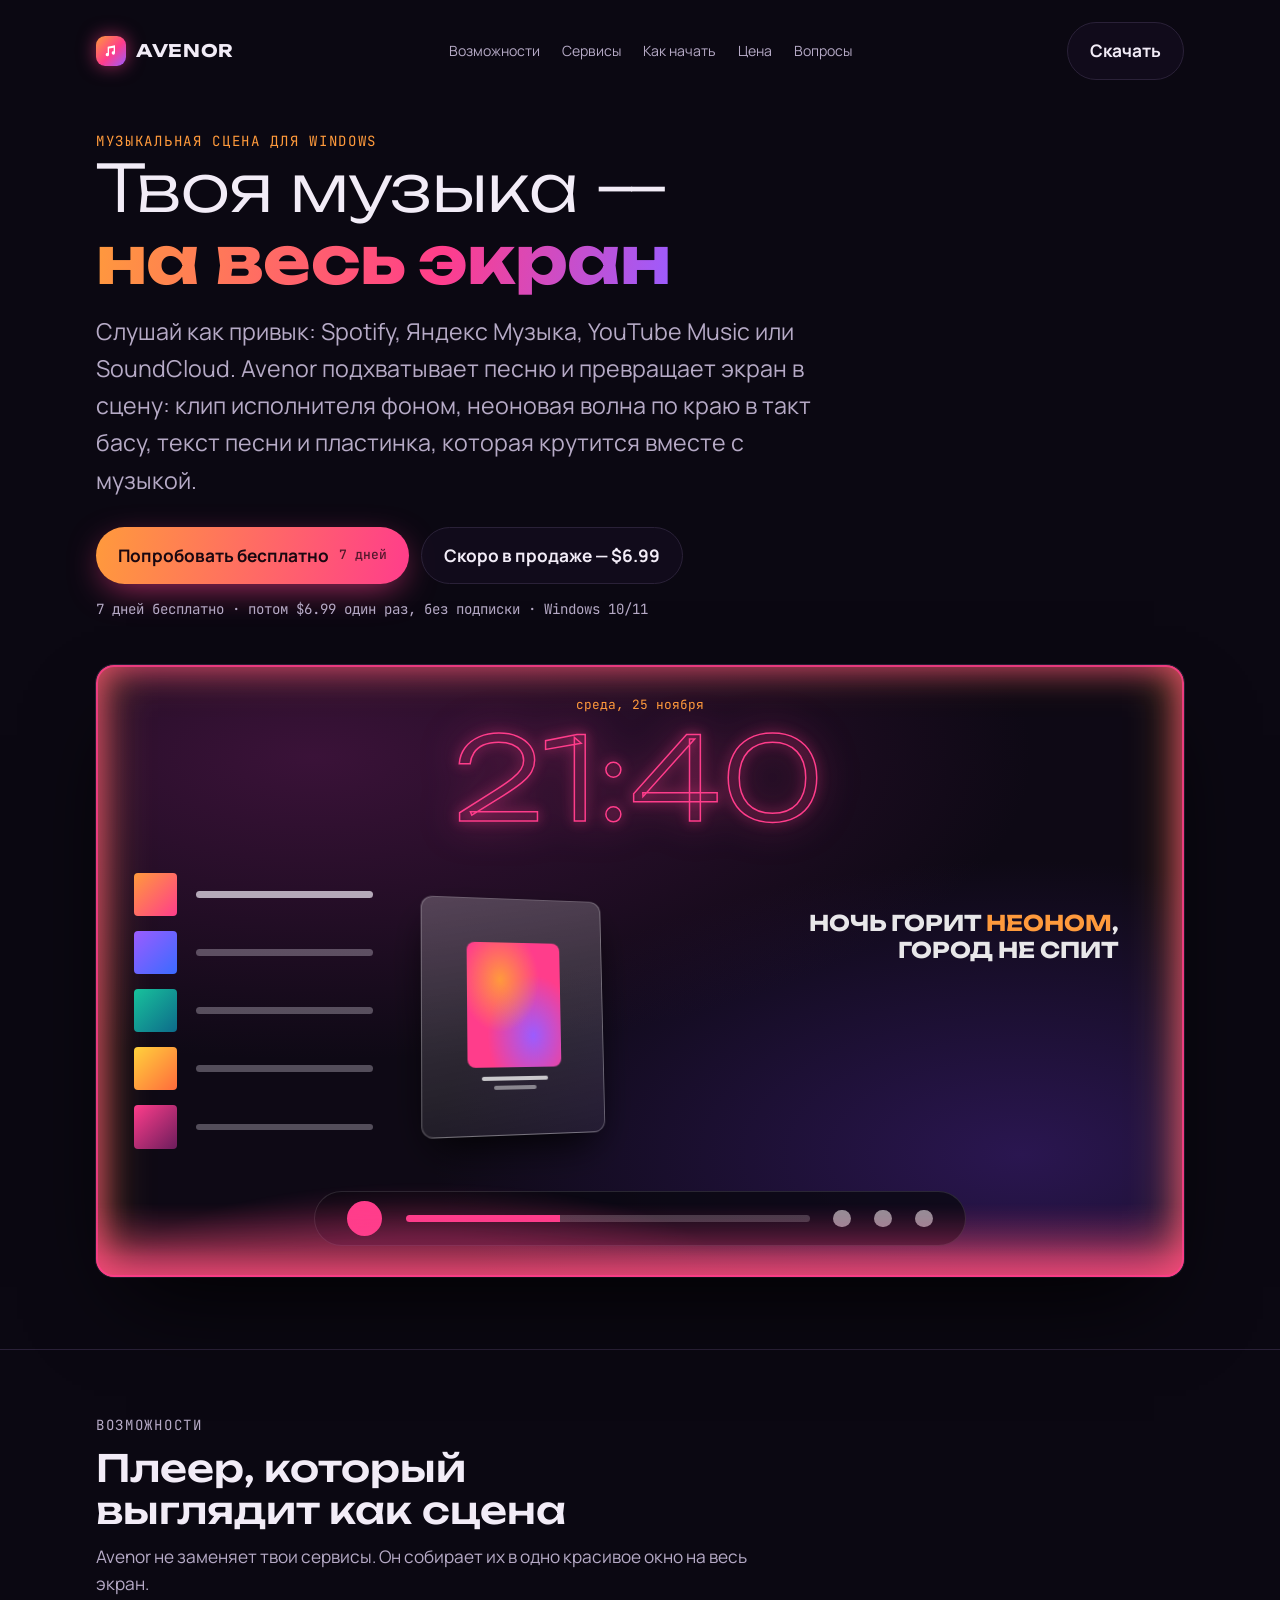
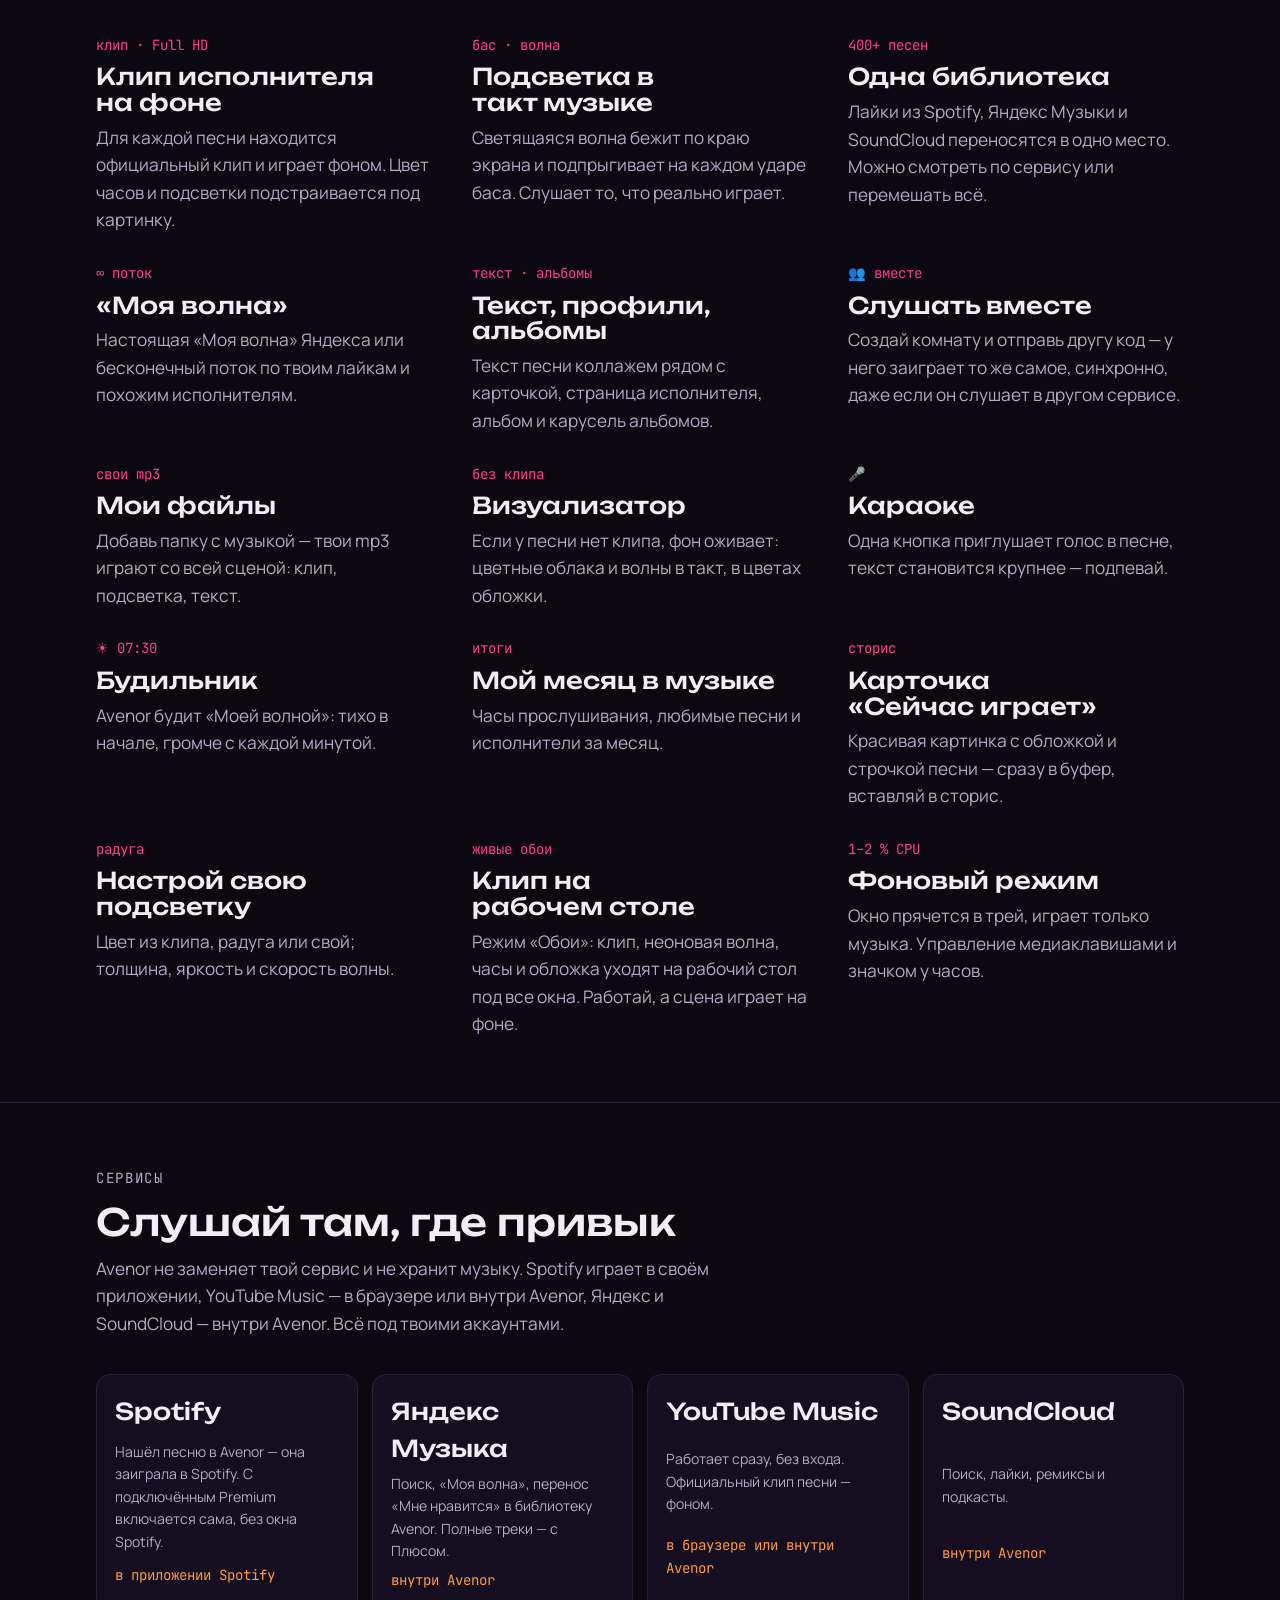
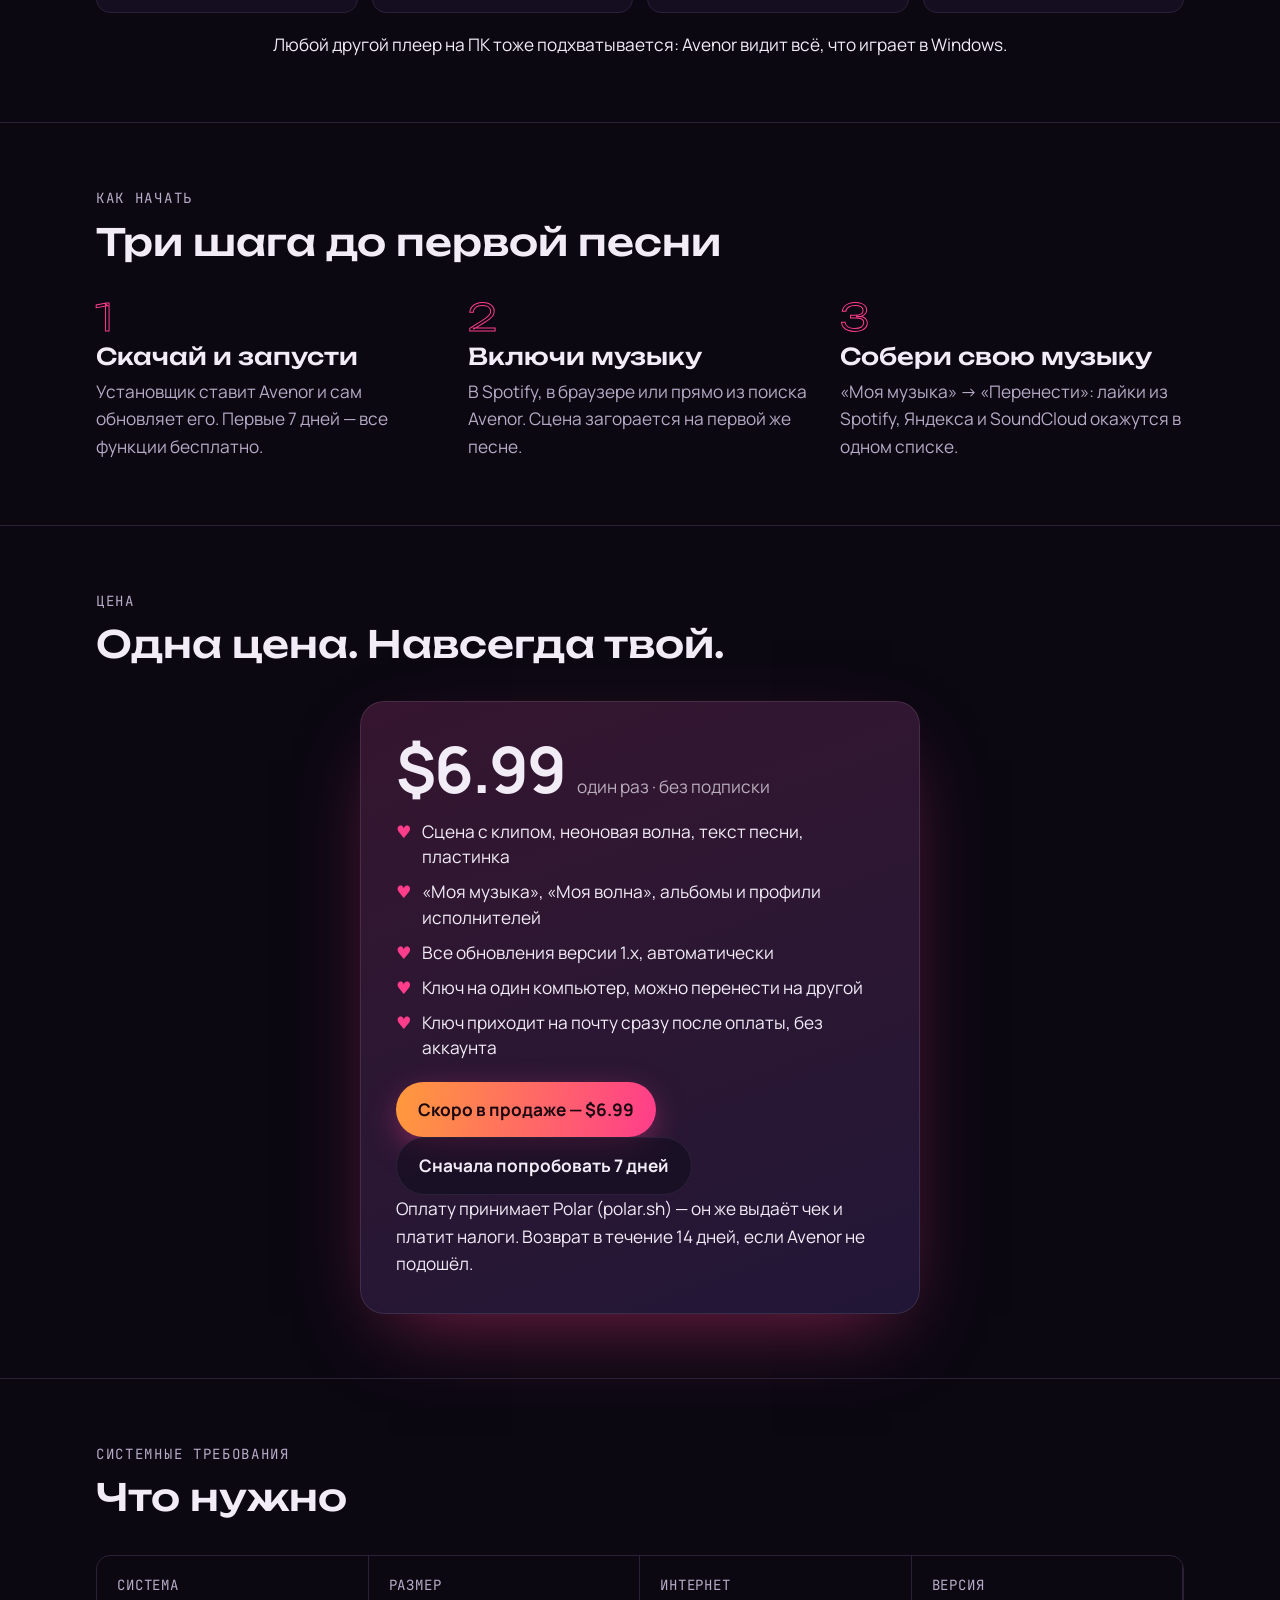
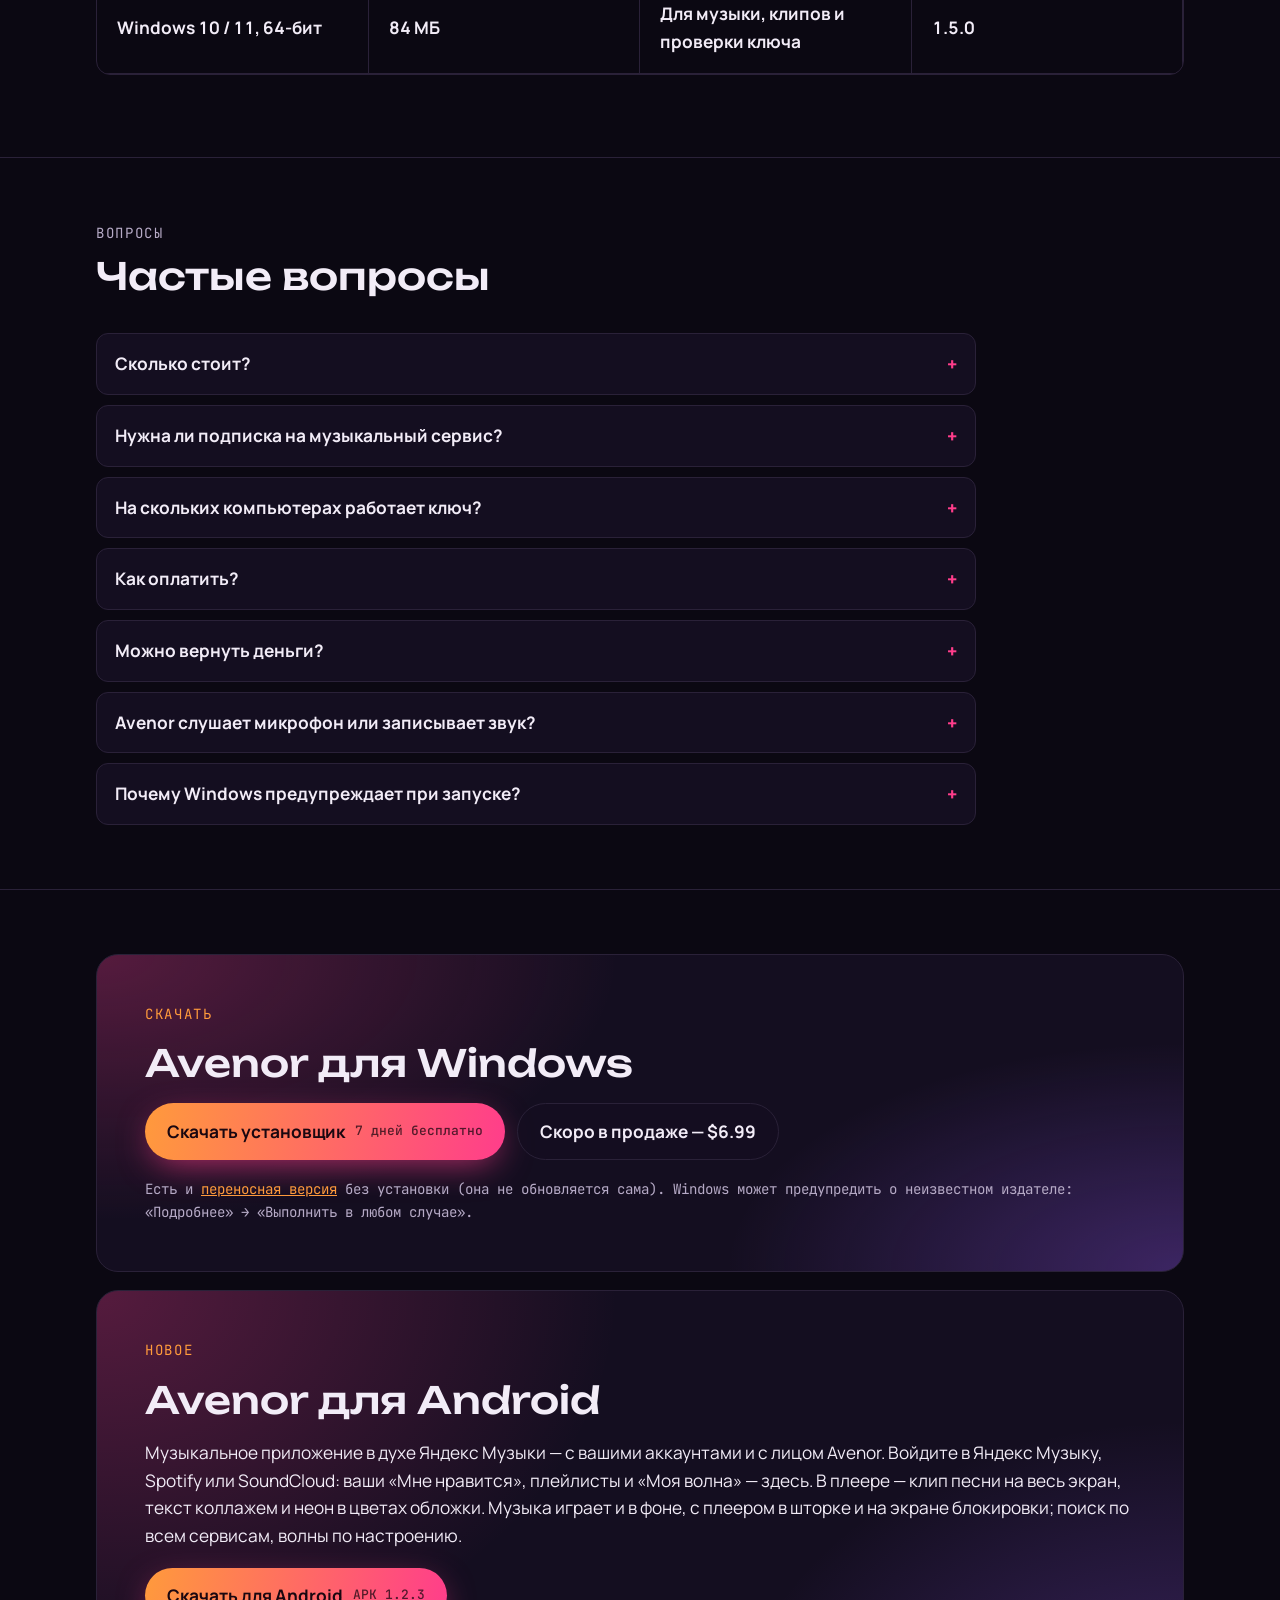
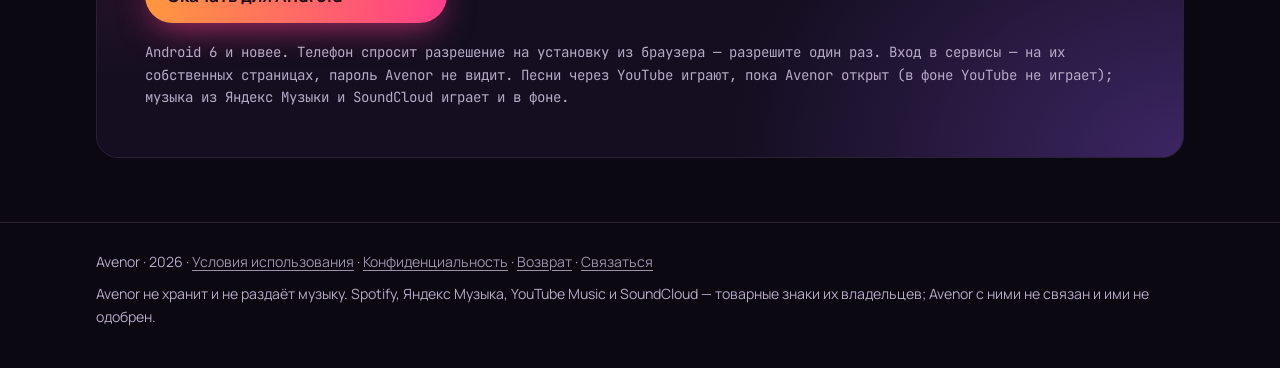
==== index.html @ a051a13e "Android 1.2.3: Spotify Premium plays in the background Co-Authored-By: Claude Opus 5.5 <noreply@anth" ====
<!doctype html>
<html lang="ru">
<head>
<meta charset="utf-8">
<meta name="viewport" content="width=device-width, initial-scale=1, viewport-fit=cover">
<link rel="icon" href="icon.png">
<meta property="og:title" content="Avenor">
<meta property="og:description" content="Эстетичный полноэкранный музыкальный плеер для Windows: YouTube Music, Spotify, Яндекс Музыка и SoundCloud в одном окне.">
<meta property="og:image" content="icon.png">
<title>Avenor</title>
<meta name="description" content="Avenor превращает экран в музыкальную сцену: клип фоном, неоновая волна в такт, текст песни. Spotify, Яндекс Музыка, YouTube Music, SoundCloud. 7 дней бесплатно. Avenor — эстетичный полноэкранный музыкальный плеер для Windows: YouTube Music, Spotify, Яндекс Музыка и SoundCloud в одном окне, клипы на фоне и неоновая подсветка в такт.">
<link rel="preconnect" href="https://fonts.googleapis.com">
<link rel="preconnect" href="https://fonts.gstatic.com" crossorigin>
<link rel="stylesheet" href="https://fonts.googleapis.com/css2?family=Unbounded:wght@300;500;700&family=Manrope:wght@400;500;700&family=JetBrains+Mono:wght@400;600&display=swap">
<style>
/* Layout: a stage-like page — the hero is the app itself (a neon-framed screen), then plain sections that read like
   liner notes: what it does, which services, three steps to start, specs, questions, download.
   One committed dark look (a night stage), so a single palette; every color is a token. */
:root {
  color-scheme: dark;
  --night: #0b0812;          /* page ground: violet-black */
  --night-2: #140e20;        /* raised surfaces */
  --line: #2a2138;           /* hairlines on dark */
  --ink: #f2ecf7;            /* main text */
  --ink-soft: #b6aac6;       /* secondary text */
  --neon: #ff3d8b;           /* the frame's pink */
  --neon-warm: #ff9a3c;      /* the frame's orange */
  --neon-cool: #9b5cff;      /* violet end of the glow */
  --f-display: "Unbounded", "Segoe UI", system-ui, sans-serif;
  --f-body: "Manrope", "Segoe UI", system-ui, sans-serif;
  --f-mono: "JetBrains Mono", ui-monospace, "Cascadia Mono", Consolas, monospace;
  --step--1: clamp(0.82rem, 0.8rem + 0.1vw, 0.88rem);
  --step-0: clamp(1rem, 0.96rem + 0.2vw, 1.08rem);
  --step-1: clamp(1.2rem, 1.1rem + 0.5vw, 1.45rem);
  --step-2: clamp(1.6rem, 1.3rem + 1.3vw, 2.4rem);
  --step-3: clamp(2.2rem, 1.5rem + 3.2vw, 4.4rem);
}
* { box-sizing: border-box; }
body { background: var(--night); color: var(--ink); font-family: var(--f-body); font-size: var(--step-0); line-height: 1.6; -webkit-font-smoothing: antialiased; }
a { color: inherit; }
h1, h2, h3 { font-family: var(--f-display); font-weight: 500; line-height: 1.1; margin: 0; text-wrap: balance; }
p { margin: 0; }
.wrap { max-width: 1120px; margin: 0 auto; padding-left: max(16px, env(safe-area-inset-left, 0px)); padding-right: max(16px, env(safe-area-inset-right, 0px)); }
.eyebrow { font-family: var(--f-mono); font-size: var(--step--1); letter-spacing: .12em; text-transform: uppercase; color: var(--neon-warm); }
:focus-visible { outline: 2px solid var(--neon-warm); outline-offset: 3px; border-radius: 6px; }

/* ---------- top bar ---------- */
.top { padding-block: 22px; }
.top .wrap { display: flex; align-items: center; justify-content: space-between; gap: 16px; }
.brand { display: flex; align-items: center; gap: 10px; font-family: var(--f-display); font-weight: 700; letter-spacing: .04em; text-decoration: none; }
.brand-mark { width: 30px; height: 30px; border-radius: 9px; background: linear-gradient(135deg, var(--neon-warm), var(--neon) 55%, var(--neon-cool)); box-shadow: 0 0 18px color-mix(in srgb, var(--neon) 60%, transparent); display: grid; place-items: center; }
.brand-mark svg { width: 16px; height: 16px; }
.top nav { display: flex; gap: 22px; font-size: var(--step--1); color: var(--ink-soft); }
.top nav a { text-decoration: none; }
.top nav a:hover { color: var(--ink); }
@media (max-width: 640px) { .top nav { display: none; } }

/* ---------- buttons ---------- */
.btn { display: inline-flex; align-items: center; gap: 10px; padding: 14px 22px; border-radius: 999px; font-weight: 700; text-decoration: none; font-size: var(--step-0); transition: transform .2s ease, box-shadow .2s ease; }
.btn-main { color: #1a0710; background: linear-gradient(100deg, var(--neon-warm), var(--neon)); box-shadow: 0 10px 34px -8px color-mix(in srgb, var(--neon) 70%, transparent); }
.btn-main:hover { transform: translateY(-2px); box-shadow: 0 14px 40px -8px color-mix(in srgb, var(--neon) 85%, transparent); }
.btn-ghost { color: var(--ink); border: 1px solid var(--line); background: color-mix(in srgb, var(--night-2) 70%, transparent); }
.btn-ghost:hover { border-color: var(--ink-soft); }
.btn small { font-weight: 500; opacity: .75; font-family: var(--f-mono); font-size: .75em; }

/* ---------- hero ---------- */
.hero { padding-block: 28px 72px; }
.hero .wrap { display: grid; gap: 44px; }
.hero h1 { font-size: var(--step-3); font-weight: 300; letter-spacing: -.01em; max-width: 15ch; }
.hero h1 b { font-weight: 700; background: linear-gradient(100deg, var(--neon-warm), var(--neon) 60%, var(--neon-cool)); -webkit-background-clip: text; background-clip: text; color: transparent; }
.hero .lead { color: var(--ink-soft); font-size: var(--step-1); max-width: 52ch; margin-top: 18px; }
.hero .ctas { display: flex; flex-wrap: wrap; gap: 12px; margin-top: 28px; }
.hero .note { margin-top: 14px; font-family: var(--f-mono); font-size: var(--step--1); color: var(--ink-soft); }

/* the app on a screen: neon frame + outline clock + album card + player bar (drawn, no real covers) */
.screen { position: relative; aspect-ratio: 16 / 9; max-width: 100%; border-radius: 18px; overflow: hidden;
  background: radial-gradient(120% 90% at 20% 15%, #3a1238 0%, transparent 55%), radial-gradient(90% 80% at 85% 80%, #2a1650 0%, transparent 60%), #0e0915;
  box-shadow: 0 40px 90px -30px #000, 0 0 0 1px var(--line); }
.screen::before { content: ""; position: absolute; inset: 0; pointer-events: none; border-radius: inherit;
  box-shadow: inset 0 0 0 2px color-mix(in srgb, var(--neon) 80%, transparent), inset 0 0 28px 6px color-mix(in srgb, var(--neon) 55%, transparent), inset 0 -10px 60px -10px var(--neon-warm);
  animation: pulse 1.4s ease-in-out infinite; }
@keyframes pulse { 0%, 100% { opacity: .75; } 12% { opacity: 1; } }
.screen .wave { position: absolute; left: 0; right: 0; bottom: 0; height: 22%; pointer-events: none;
  background: linear-gradient(to top, color-mix(in srgb, var(--neon) 55%, transparent), transparent);
  -webkit-mask: radial-gradient(40% 100% at var(--x, 30%) 100%, #000 30%, transparent 70%), linear-gradient(to top, #000 15%, transparent 55%);
          mask: radial-gradient(40% 100% at var(--x, 30%) 100%, #000 30%, transparent 70%), linear-gradient(to top, #000 15%, transparent 55%);
  animation: run 6s linear infinite; }
@keyframes run { from { --x: -20%; } to { --x: 120%; } }
@property --x { syntax: "<percentage>"; inherits: false; initial-value: 30%; }
.clock { position: absolute; top: 9%; left: 50%; transform: translateX(-50%); font-family: var(--f-display); font-weight: 300; font-size: clamp(2.6rem, 9vw, 7.5rem); line-height: 1;
  color: transparent; -webkit-text-stroke: 1.5px var(--neon); filter: drop-shadow(0 0 6px var(--neon)) drop-shadow(0 0 18px color-mix(in srgb, var(--neon) 60%, transparent)); letter-spacing: .02em; }
.date { position: absolute; top: 5%; left: 50%; transform: translateX(-50%); font-family: var(--f-mono); font-size: clamp(.5rem, 1vw, .8rem); color: var(--neon-warm); }
.queue { position: absolute; left: 3.5%; top: 34%; width: 22%; display: grid; gap: 7%; }
.queue i { display: flex; align-items: center; gap: 8%; font-style: normal; }
.queue i::before { content: ""; width: 18%; aspect-ratio: 1; border-radius: 4px; background: linear-gradient(135deg, var(--c1), var(--c2)); flex: none; }
.queue i span { height: .45em; flex: 1; border-radius: 4px; background: color-mix(in srgb, var(--ink) 30%, transparent); font-size: clamp(.5rem, 1.2vw, 1rem); }
.queue i:first-child span { background: color-mix(in srgb, var(--ink) 70%, transparent); }
.card { position: absolute; left: 30%; top: 38%; width: 17%; aspect-ratio: .78; border-radius: 12px; padding: 4%;
  background: linear-gradient(170deg, rgba(255,255,255,.22), rgba(255,255,255,.06)); border: 1px solid rgba(255,255,255,.28);
  transform: perspective(600px) rotateY(11deg) rotateX(4deg); box-shadow: 0 18px 40px -12px #000; display: grid; grid-template-rows: 1fr auto; gap: 6%; }
.card .art { border-radius: 8px; background: radial-gradient(60% 60% at 35% 30%, var(--neon-warm), transparent 70%), radial-gradient(70% 70% at 70% 75%, var(--neon-cool), transparent 70%), var(--neon); }
.card .t { height: 14px; display: grid; gap: 4px; }
.card .t::before, .card .t::after { content: ""; height: 4px; border-radius: 3px; background: rgba(255,255,255,.75); width: 70%; margin: 0 auto; }
.card .t::after { width: 45%; opacity: .6; }
.lyric { position: absolute; right: 6%; top: 40%; width: 34%; font-family: var(--f-display); font-weight: 700; font-size: clamp(.55rem, 1.7vw, 1.35rem); line-height: 1.25; text-transform: uppercase; color: rgba(255,255,255,.9); text-align: right; }
.lyric em { font-style: normal; color: var(--neon-warm); }
.bar { position: absolute; left: 20%; right: 20%; bottom: 5%; height: 9%; border-radius: 999px; background: rgba(10,8,16,.78); border: 1px solid rgba(255,255,255,.12); display: flex; align-items: center; gap: 4%; padding: 0 3%; }
.bar b { width: 6%; aspect-ratio: 1; border-radius: 50%; background: var(--neon); flex: none; }
.bar u { flex: 1; height: 14%; border-radius: 4px; background: linear-gradient(90deg, var(--neon) 38%, rgba(255,255,255,.2) 38%); }
.bar s { width: 3%; aspect-ratio: 1; border-radius: 50%; background: rgba(255,255,255,.55); flex: none; }
@media (prefers-reduced-motion: reduce) { .screen::before, .screen .wave { animation: none; } }

/* ---------- sections ---------- */
section { padding-block: 64px; border-top: 1px solid var(--line); }
.sec-head { display: grid; gap: 12px; margin-bottom: 36px; max-width: 60ch; }
.sec-head h2 { font-size: var(--step-2); }
.sec-head p { color: var(--ink-soft); }

.features { display: grid; grid-template-columns: repeat(auto-fit, minmax(min(100%, 300px), 1fr)); gap: 28px 40px; }
.feature { display: grid; gap: 8px; align-content: start; min-width: 0; }
.feature h3 { font-size: var(--step-1); font-weight: 500; }
.feature p { color: var(--ink-soft); }
.feature .k { font-family: var(--f-mono); font-size: var(--step--1); color: var(--neon); }

.services { display: grid; grid-template-columns: repeat(auto-fit, minmax(min(100%, 230px), 1fr)); gap: 14px; }
.svc { border: 1px solid var(--line); border-radius: 14px; padding: 18px 18px 20px; background: var(--night-2); display: grid; gap: 6px; min-width: 0; }
.svc b { font-family: var(--f-display); font-weight: 500; font-size: var(--step-1); }
.svc span { color: var(--ink-soft); font-size: var(--step--1); }
.svc .how { font-family: var(--f-mono); font-size: var(--step--1); color: var(--neon-warm); }

.steps { list-style: none; margin: 0; padding: 0; display: grid; grid-template-columns: repeat(auto-fit, minmax(min(100%, 280px), 1fr)); gap: 28px; counter-reset: s; }
.steps li { counter-increment: s; display: grid; gap: 8px; align-content: start; min-width: 0; }
.steps li::before { content: counter(s); font-family: var(--f-display); font-size: var(--step-2); font-weight: 300; color: transparent; -webkit-text-stroke: 1px var(--neon); line-height: 1; }
.steps h3 { font-size: var(--step-1); font-weight: 500; }
.steps p { color: var(--ink-soft); }

.specs { display: grid; grid-template-columns: repeat(auto-fit, minmax(min(100%, 220px), 1fr)); gap: 0; border: 1px solid var(--line); border-radius: 14px; overflow: hidden; }
.specs div { padding: 18px 20px; border-bottom: 1px solid var(--line); border-right: 1px solid var(--line); display: grid; gap: 4px; min-width: 0; }
.specs dt { font-family: var(--f-mono); font-size: var(--step--1); color: var(--ink-soft); letter-spacing: .06em; text-transform: uppercase; }
.specs dd { margin: 0; font-weight: 700; font-variant-numeric: tabular-nums; }

.faq { display: grid; gap: 10px; max-width: 80ch; }
.faq details { border: 1px solid var(--line); border-radius: 12px; background: var(--night-2); padding: 0 18px; }
.faq summary { cursor: pointer; padding: 16px 0; font-weight: 700; list-style: none; display: flex; justify-content: space-between; gap: 16px; }
.faq summary::-webkit-details-marker { display: none; }
.faq summary::after { content: "+"; font-family: var(--f-mono); color: var(--neon); }
.faq details[open] summary::after { content: "−"; }
.faq details p { color: var(--ink-soft); padding-bottom: 16px; }

.download { text-align: left; }
.download .box { border-radius: 22px; padding: clamp(24px, 5vw, 48px); background: radial-gradient(80% 140% at 0% 0%, color-mix(in srgb, var(--neon) 28%, transparent), transparent 60%), radial-gradient(70% 120% at 100% 100%, color-mix(in srgb, var(--neon-cool) 30%, transparent), transparent 60%), var(--night-2); border: 1px solid var(--line); display: grid; gap: 18px; }
.download h2 { font-size: var(--step-2); }
.download .ctas { display: flex; flex-wrap: wrap; gap: 12px; }
.download .fine { color: var(--ink-soft); font-size: var(--step--1); font-family: var(--f-mono); }

footer { border-top: 1px solid var(--line); padding-block: 28px 40px; color: var(--ink-soft); font-size: var(--step--1); }
footer .wrap { display: grid; gap: 10px; }
</style>

<style>html,body{margin:0}img{max-width:100%}</style>
<style>
/* pricing card + small additions (Avenor 1.1) */
#pricing .price-card { max-width: 560px; margin: 0 auto; padding: clamp(22px, 4vw, 36px); border-radius: 24px; background: linear-gradient(160deg, color-mix(in srgb, var(--neon) 14%, transparent), color-mix(in srgb, var(--neon-cool) 10%, transparent)), var(--night-2, #140e20); box-shadow: inset 0 0 0 1px rgba(255,255,255,.1), 0 30px 80px -30px color-mix(in srgb, var(--neon) 50%, transparent); }
#pricing .price { display: flex; align-items: baseline; gap: 12px; flex-wrap: wrap; margin-bottom: 18px; }
#pricing .price b { font-size: clamp(44px, 8vw, 64px); line-height: 1; letter-spacing: -.03em; }
#pricing .price span { opacity: .7; }
#pricing ul { margin: 0 0 22px; padding: 0; list-style: none; display: grid; gap: 10px; }
#pricing li { padding-left: 26px; position: relative; line-height: 1.45; }
#pricing li::before { content: "♥"; position: absolute; left: 0; color: var(--neon); }
.fine.center { text-align: center; margin-top: 18px; }
footer a { color: inherit; text-decoration: underline; text-underline-offset: 3px; opacity: .85; }
.faq a, .fine a { color: var(--neon-warm); }
</style>
</head>
<body>
<header class="top">
  <div class="wrap">
    <a class="brand" href="#top" aria-label="Avenor">
      <span class="brand-mark"><svg viewBox="0 0 24 24" fill="#fff" aria-hidden="true"><path d="M9 17.5a2.5 2.5 0 1 1-2-2.45V5.5l11-2v11.5a2.5 2.5 0 1 1-2-2.45V7.1l-7 1.3z"/></svg></span>
      AVENOR
    </a>
    <nav aria-label="Разделы">
      <a href="#features">Возможности</a>
      <a href="#services">Сервисы</a>
      <a href="#start">Как начать</a>
      <a href="#pricing">Цена</a>
      <a href="#faq">Вопросы</a>
    </nav>
    <a class="btn btn-ghost" href="#download">Скачать</a>
  </div>
</header>

<main id="top">
  <div class="hero">
    <div class="wrap">
      <div>
        <p class="eyebrow">Музыкальная сцена для Windows</p>
        <h1>Твоя музыка — <b>на весь экран</b></h1>
        <p class="lead">Слушай как привык: Spotify, Яндекс Музыка, YouTube Music или SoundCloud. Avenor подхватывает песню и превращает экран в сцену: клип исполнителя фоном, неоновая волна по краю в такт басу, текст песни и пластинка, которая крутится вместе с музыкой.</p>
        <div class="ctas">
          <a class="btn btn-main" href="#download">Попробовать бесплатно <small>7 дней</small></a>
          <a class="btn btn-ghost buy" href="#pricing">Купить — $6.99</a>
        </div>
        <p class="note">7 дней бесплатно · потом $6.99 один раз, без подписки · Windows 10/11</p>
      </div>
      <div class="screen" role="img" aria-label="Интерфейс Avenor: неоновая рамка, часы, список песен, обложка с пластинкой, текст песни и панель плеера">
        <span class="date">среда, 25 ноября</span>
        <span class="clock">21:40</span>
        <div class="queue" aria-hidden="true">
          <i style="--c1:#ff9a3c;--c2:#ff3d8b"><span></span></i>
          <i style="--c1:#9b5cff;--c2:#3a6bff"><span></span></i>
          <i style="--c1:#18c29c;--c2:#0d6b8a"><span></span></i>
          <i style="--c1:#ffd23c;--c2:#ff6b3c"><span></span></i>
          <i style="--c1:#ff3d8b;--c2:#6b1d5c"><span></span></i>
        </div>
        <div class="card" aria-hidden="true"><div class="art"></div><div class="t"></div></div>
        <p class="lyric" aria-hidden="true">Ночь горит <em>неоном</em>, город не спит</p>
        <div class="bar" aria-hidden="true"><b></b><u></u><s></s><s></s><s></s></div>
        <div class="wave" aria-hidden="true"></div>
      </div>
    </div>
  </div>

  <section id="features">
    <div class="wrap">
      <div class="sec-head">
        <p class="eyebrow">Возможности</p>
        <h2>Плеер, который выглядит как сцена</h2>
        <p>Avenor не заменяет твои сервисы. Он собирает их в одно красивое окно на весь экран.</p>
      </div>
      <div class="features">
        <div class="feature"><span class="k">клип · Full HD</span><h3>Клип исполнителя на фоне</h3><p>Для каждой песни находится официальный клип и играет фоном. Цвет часов и подсветки подстраивается под картинку.</p></div>
        <div class="feature"><span class="k">бас · волна</span><h3>Подсветка в такт музыке</h3><p>Светящаяся волна бежит по краю экрана и подпрыгивает на каждом ударе баса. Слушает то, что реально играет.</p></div>
        <div class="feature"><span class="k">400+ песен</span><h3>Одна библиотека</h3><p>Лайки из Spotify, Яндекс Музыки и SoundCloud переносятся в одно место. Можно смотреть по сервису или перемешать всё.</p></div>
        <div class="feature"><span class="k">∞ поток</span><h3>«Моя волна»</h3><p>Настоящая «Моя волна» Яндекса или бесконечный поток по твоим лайкам и похожим исполнителям.</p></div>
        <div class="feature"><span class="k">текст · альбомы</span><h3>Текст, профили, альбомы</h3><p>Текст песни коллажем рядом с карточкой, страница исполнителя, альбом и карусель альбомов.</p></div>
        <div class="feature"><span class="k">👥 вместе</span><h3>Слушать вместе</h3><p>Создай комнату и отправь другу код — у него заиграет то же самое, синхронно, даже если он слушает в другом сервисе.</p></div>
        <div class="feature"><span class="k">свои mp3</span><h3>Мои файлы</h3><p>Добавь папку с музыкой — твои mp3 играют со всей сценой: клип, подсветка, текст.</p></div>
        <div class="feature"><span class="k">без клипа</span><h3>Визуализатор</h3><p>Если у песни нет клипа, фон оживает: цветные облака и волны в такт, в цветах обложки.</p></div>
        <div class="feature"><span class="k">🎤</span><h3>Караоке</h3><p>Одна кнопка приглушает голос в песне, текст становится крупнее — подпевай.</p></div>
        <div class="feature"><span class="k">☀ 07:30</span><h3>Будильник</h3><p>Avenor будит «Моей волной»: тихо в начале, громче с каждой минутой.</p></div>
        <div class="feature"><span class="k">итоги</span><h3>Мой месяц в музыке</h3><p>Часы прослушивания, любимые песни и исполнители за месяц.</p></div>
        <div class="feature"><span class="k">сторис</span><h3>Карточка «Сейчас играет»</h3><p>Красивая картинка с обложкой и строчкой песни — сразу в буфер, вставляй в сторис.</p></div>
        <div class="feature"><span class="k">радуга</span><h3>Настрой свою подсветку</h3><p>Цвет из клипа, радуга или свой; толщина, яркость и скорость волны.</p></div>
        <div class="feature"><span class="k">живые обои</span><h3>Клип на рабочем столе</h3><p>Режим «Обои»: клип, неоновая волна, часы и обложка уходят на рабочий стол под все окна. Работай, а сцена играет на фоне.</p></div>
        <div class="feature"><span class="k">1–2 % CPU</span><h3>Фоновый режим</h3><p>Окно прячется в трей, играет только музыка. Управление медиаклавишами и значком у часов.</p></div>
      </div>
    </div>
  </section>

  <section id="services">
    <div class="wrap">
      <div class="sec-head">
        <p class="eyebrow">Сервисы</p>
        <h2>Слушай там, где привык</h2>
        <p>Avenor не заменяет твой сервис и не хранит музыку. Spotify играет в своём приложении, YouTube Music — в браузере или внутри Avenor, Яндекс и SoundCloud — внутри Avenor. Всё под твоими аккаунтами.</p>
      </div>
      <div class="services">
        <div class="svc"><b>Spotify</b><span>Нашёл песню в Avenor — она заиграла в Spotify. С подключённым Premium включается сама, без окна Spotify.</span><span class="how">в приложении Spotify</span></div>
        <div class="svc"><b>Яндекс Музыка</b><span>Поиск, «Моя волна», перенос «Мне нравится» в библиотеку Avenor. Полные треки — с Плюсом.</span><span class="how">внутри Avenor</span></div>
        <div class="svc"><b>YouTube Music</b><span>Работает сразу, без входа. Официальный клип песни — фоном.</span><span class="how">в браузере или внутри Avenor</span></div>
        <div class="svc"><b>SoundCloud</b><span>Поиск, лайки, ремиксы и подкасты.</span><span class="how">внутри Avenor</span></div>
      </div>
      <p class="fine center">Любой другой плеер на ПК тоже подхватывается: Avenor видит всё, что играет в Windows.</p>
    </div>
  </section>

  <section id="start">
    <div class="wrap">
      <div class="sec-head">
        <p class="eyebrow">Как начать</p>
        <h2>Три шага до первой песни</h2>
      </div>
      <ol class="steps">
        <li><h3>Скачай и запусти</h3><p>Установщик ставит Avenor и сам обновляет его. Первые 7 дней — все функции бесплатно.</p></li>
        <li><h3>Включи музыку</h3><p>В Spotify, в браузере или прямо из поиска Avenor. Сцена загорается на первой же песне.</p></li>
        <li><h3>Собери свою музыку</h3><p>«Моя музыка» → «Перенести»: лайки из Spotify, Яндекса и SoundCloud окажутся в одном списке.</p></li>
      </ol>
    </div>
  </section>

  <section id="pricing">
    <div class="wrap">
      <div class="sec-head"><p class="eyebrow">Цена</p><h2>Одна цена. Навсегда твой.</h2></div>
      <div class="price-card">
        <div class="price"><b>$6.99</b><span>один раз · без подписки</span></div>
        <ul>
          <li>Сцена с клипом, неоновая волна, текст песни, пластинка</li>
          <li>«Моя музыка», «Моя волна», альбомы и профили исполнителей</li>
          <li>Все обновления версии 1.x, автоматически</li>
          <li>Ключ на один компьютер, можно перенести на другой</li>
          <li>Ключ приходит на почту сразу после оплаты, без аккаунта</li>
        </ul>
        <div class="ctas">
          <a class="btn btn-main buy" href="#download">Купить Avenor — $6.99</a>
          <a class="btn btn-ghost" href="#download">Сначала попробовать 7 дней</a>
        </div>
        <p class="fine">Оплату принимает Polar (polar.sh) — он же выдаёт чек и платит налоги. Возврат в течение 14 дней, если Avenor не подошёл.</p>
      </div>
    </div>
  </section>

  <section id="specs">
    <div class="wrap">
      <div class="sec-head"><p class="eyebrow">Системные требования</p><h2>Что нужно</h2></div>
      <dl class="specs">
        <div><dt>Система</dt><dd>Windows 10 / 11, 64-бит</dd></div>
        <div><dt>Размер</dt><dd>84 МБ</dd></div>
        <div><dt>Интернет</dt><dd>Для музыки, клипов и проверки ключа</dd></div>
        <div><dt>Версия</dt><dd>1.5.0</dd></div>
      </dl>
    </div>
  </section>

  <section id="faq">
    <div class="wrap">
      <div class="sec-head"><p class="eyebrow">Вопросы</p><h2>Частые вопросы</h2></div>
      <div class="faq">
        <details><summary>Сколько стоит?</summary><p>7 дней — бесплатно и без ограничений. Потом $6.99 один раз, без подписки. Все обновления 1.x входят в цену.</p></details>
        <details><summary>Нужна ли подписка на музыкальный сервис?</summary><p>Avenor работает с тем, что у тебя есть. YouTube Music играет бесплатно. Для полных треков в Яндекс Музыке нужен Плюс, для запуска песен в Spotify из Avenor — Premium.</p></details>
        <details><summary>На скольких компьютерах работает ключ?</summary><p>На одном. Чтобы перенести на другой, в меню источников нажми «Лицензия → Отключить этот ПК» и введи ключ на новом.</p></details>
        <details><summary>Как оплатить?</summary><p>Картой через Polar. После оплаты ключ сразу приходит на почту — вставь его в Avenor в окне «Активировать».</p></details>
        <details><summary>Можно вернуть деньги?</summary><p>Да, в течение 14 дней после покупки, если Avenor не подошёл. Подробнее — в <a href="refund.html">правилах возврата</a>.</p></details>
        <details><summary>Avenor слушает микрофон или записывает звук?</summary><p>Нет. Для волны в такт музыке Avenor анализирует звук, который играет компьютер, прямо на компьютере. Ничего не записывается и никуда не отправляется.</p></details>
        <details><summary>Почему Windows предупреждает при запуске?</summary><p>Пока у Avenor нет платной подписи издателя, Windows SmartScreen показывает предупреждение. Нажми «Подробнее» → «Выполнить в любом случае».</p></details>
      </div>
    </div>
  </section>

  <section id="download" class="download">
    <div class="wrap">
      <div class="box">
        <p class="eyebrow">Скачать</p>
        <h2>Avenor для Windows</h2>
        <div class="ctas">
          <a class="btn btn-main" href="https://github.com/damireng/avenor/releases/latest/download/Avenor-Setup.exe">Скачать установщик <small>7 дней бесплатно</small></a>
          <a class="btn btn-ghost buy" href="#pricing">Купить ключ — $6.99</a>
        </div>
        <p class="fine">Есть и <a href="https://github.com/damireng/avenor/releases/latest/download/Avenor.exe">переносная версия</a> без установки (она не обновляется сама). Windows может предупредить о неизвестном издателе: «Подробнее» → «Выполнить в любом случае».</p>
      </div>
      <div class="box" style="margin-top: 18px">
        <p class="eyebrow">Новое</p>
        <h2>Avenor для Android</h2>
        <p>Музыкальное приложение в духе Яндекс Музыки — с вашими аккаунтами и с лицом Avenor. Войдите в Яндекс Музыку, Spotify или SoundCloud: ваши «Мне нравится», плейлисты и «Моя волна» — здесь. В плеере — клип песни на весь экран, текст коллажем и неон в цветах обложки. Музыка играет и в фоне, с плеером в шторке и на экране блокировки; поиск по всем сервисам, волны по настроению.</p>
        <div class="ctas">
          <a class="btn btn-main" href="https://github.com/damireng/avenor/releases/download/android-1.2.3/Avenor-Android.apk">Скачать для Android <small>APK 1.2.3</small></a>
        </div>
        <p class="fine">Android 6 и новее. Телефон спросит разрешение на установку из браузера — разрешите один раз. Вход в сервисы — на их собственных страницах, пароль Avenor не видит. Песни через YouTube играют, пока Avenor открыт (в фоне YouTube не играет); музыка из Яндекс Музыки и SoundCloud играет и в фоне.</p>
      </div>
    </div>
  </section>
</main>

<footer>
  <div class="wrap">
    <p>Avenor · 2026 · <a href="terms.html">Условия использования</a> · <a href="privacy.html">Конфиденциальность</a> · <a href="refund.html">Возврат</a> · <a href="https://github.com/damireng/avenor/issues">Связаться</a></p>
    <p>Avenor не хранит и не раздаёт музыку. Spotify, Яндекс Музыка, YouTube Music и SoundCloud — товарные знаки их владельцев; Avenor с ними не связан и ими не одобрен.</p>
  </div>
</footer>

<script>
  // Polar checkout link: set it here once the product exists; until then "Купить" leads to the price section
  const CHECKOUT_URL = '';
  document.querySelectorAll('a.buy').forEach(a => {
    if (CHECKOUT_URL) { a.href = CHECKOUT_URL; a.target = '_blank'; a.rel = 'noopener'; }
    else { a.textContent = 'Скоро в продаже — $6.99'; a.href = '#download'; }   // sales not open yet: the trial is free
  });
</script>
</body>
</html>
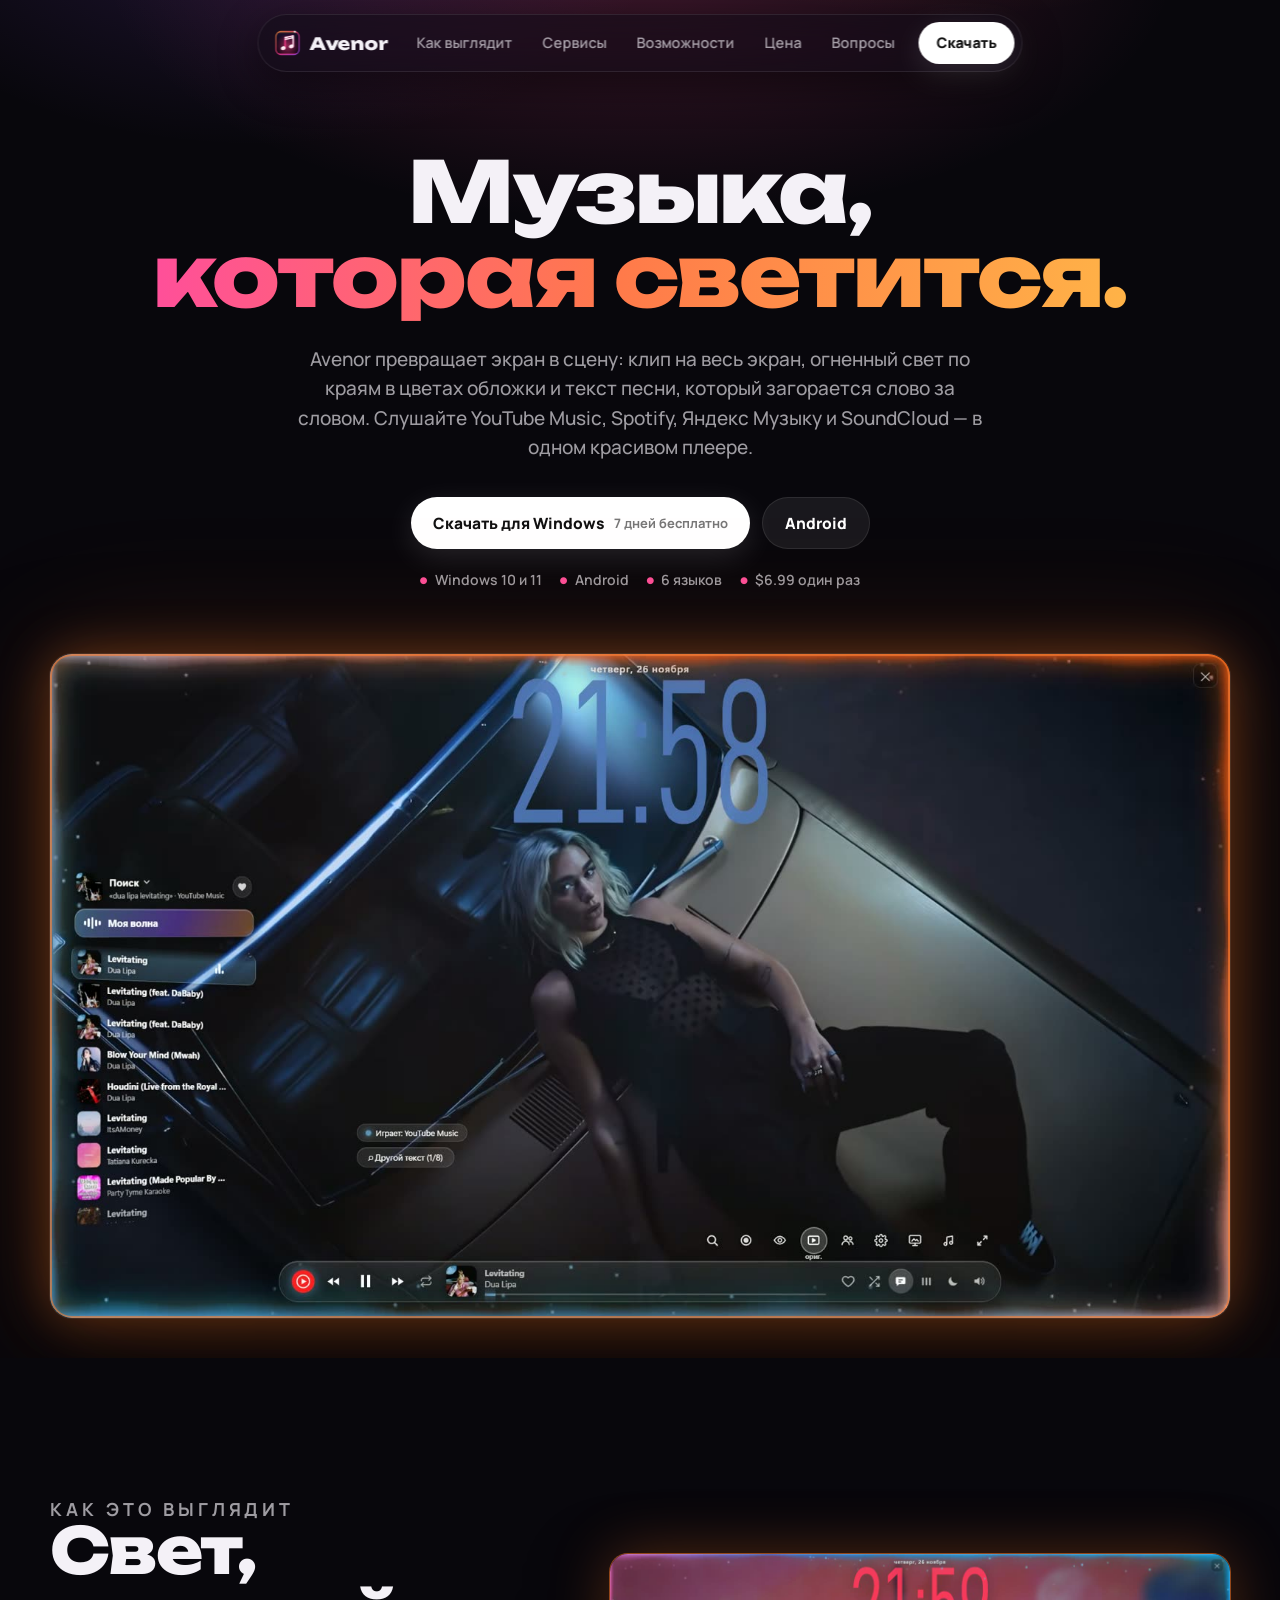
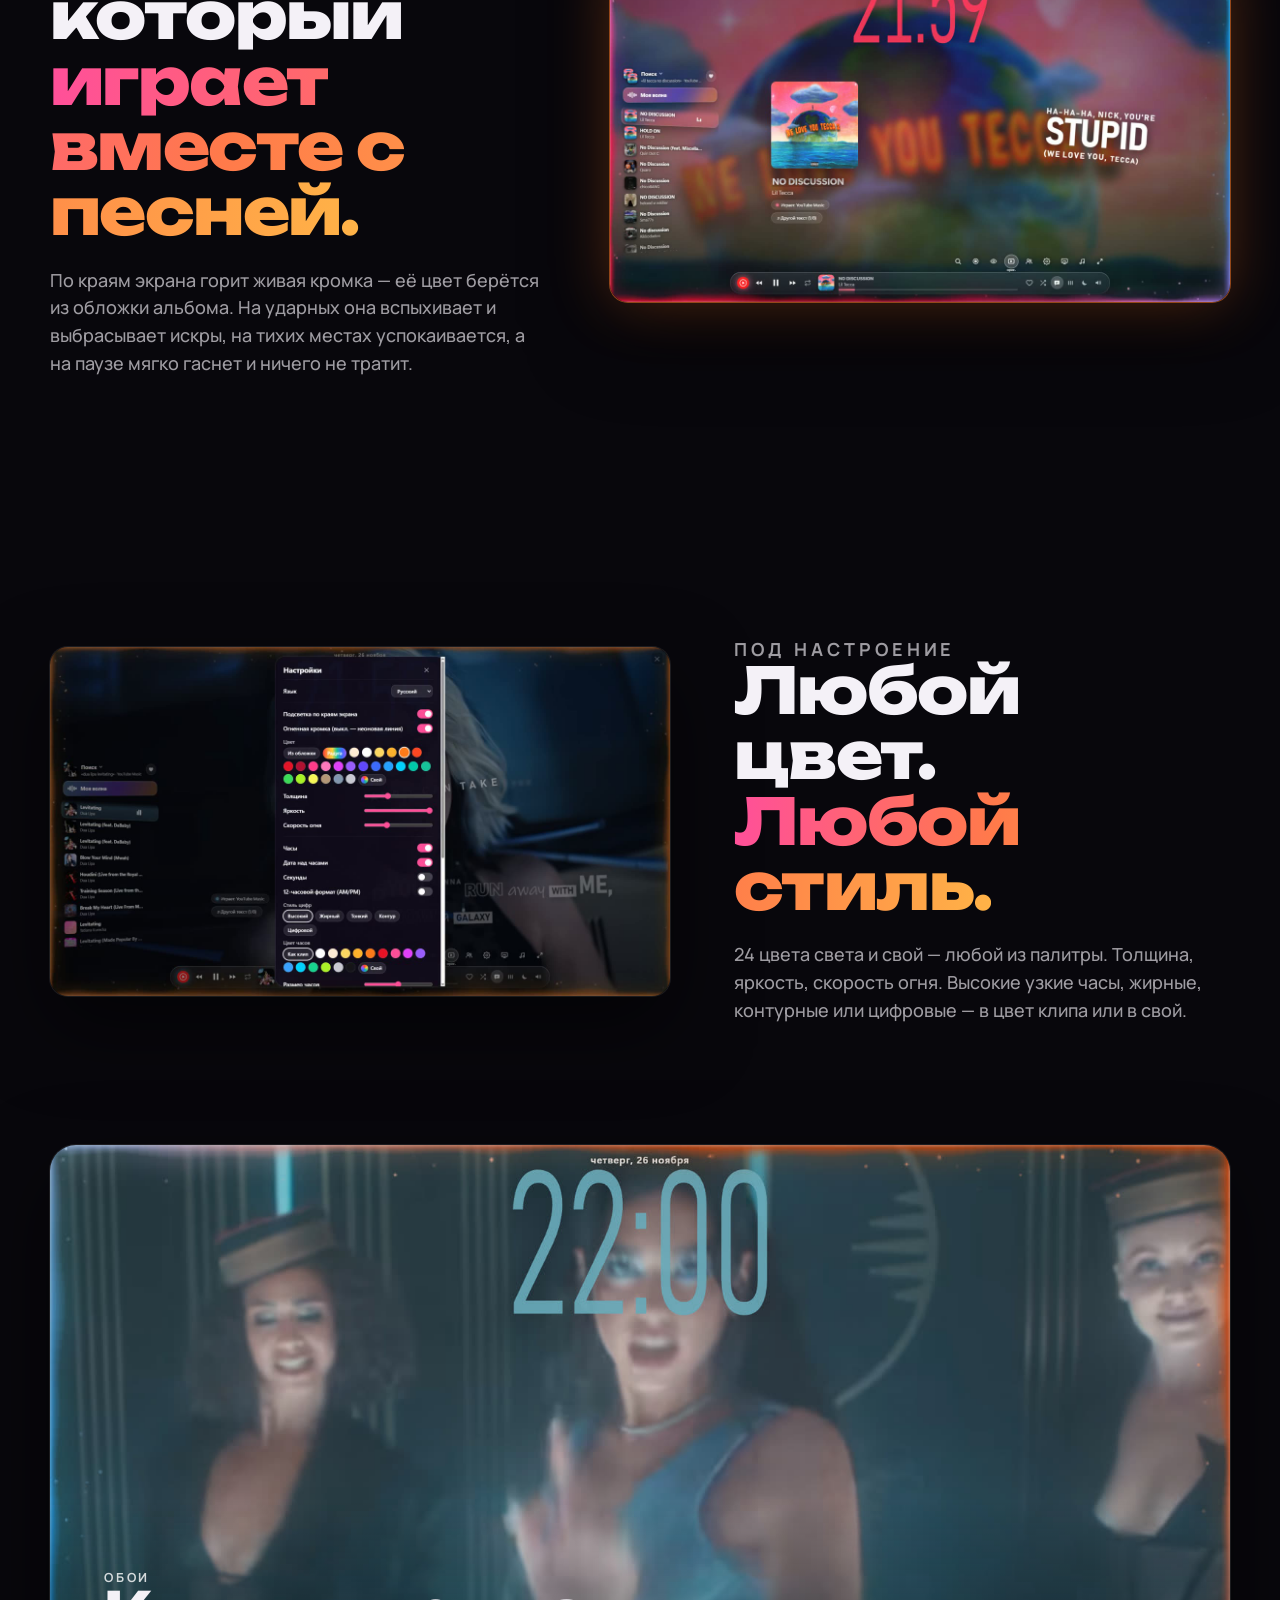
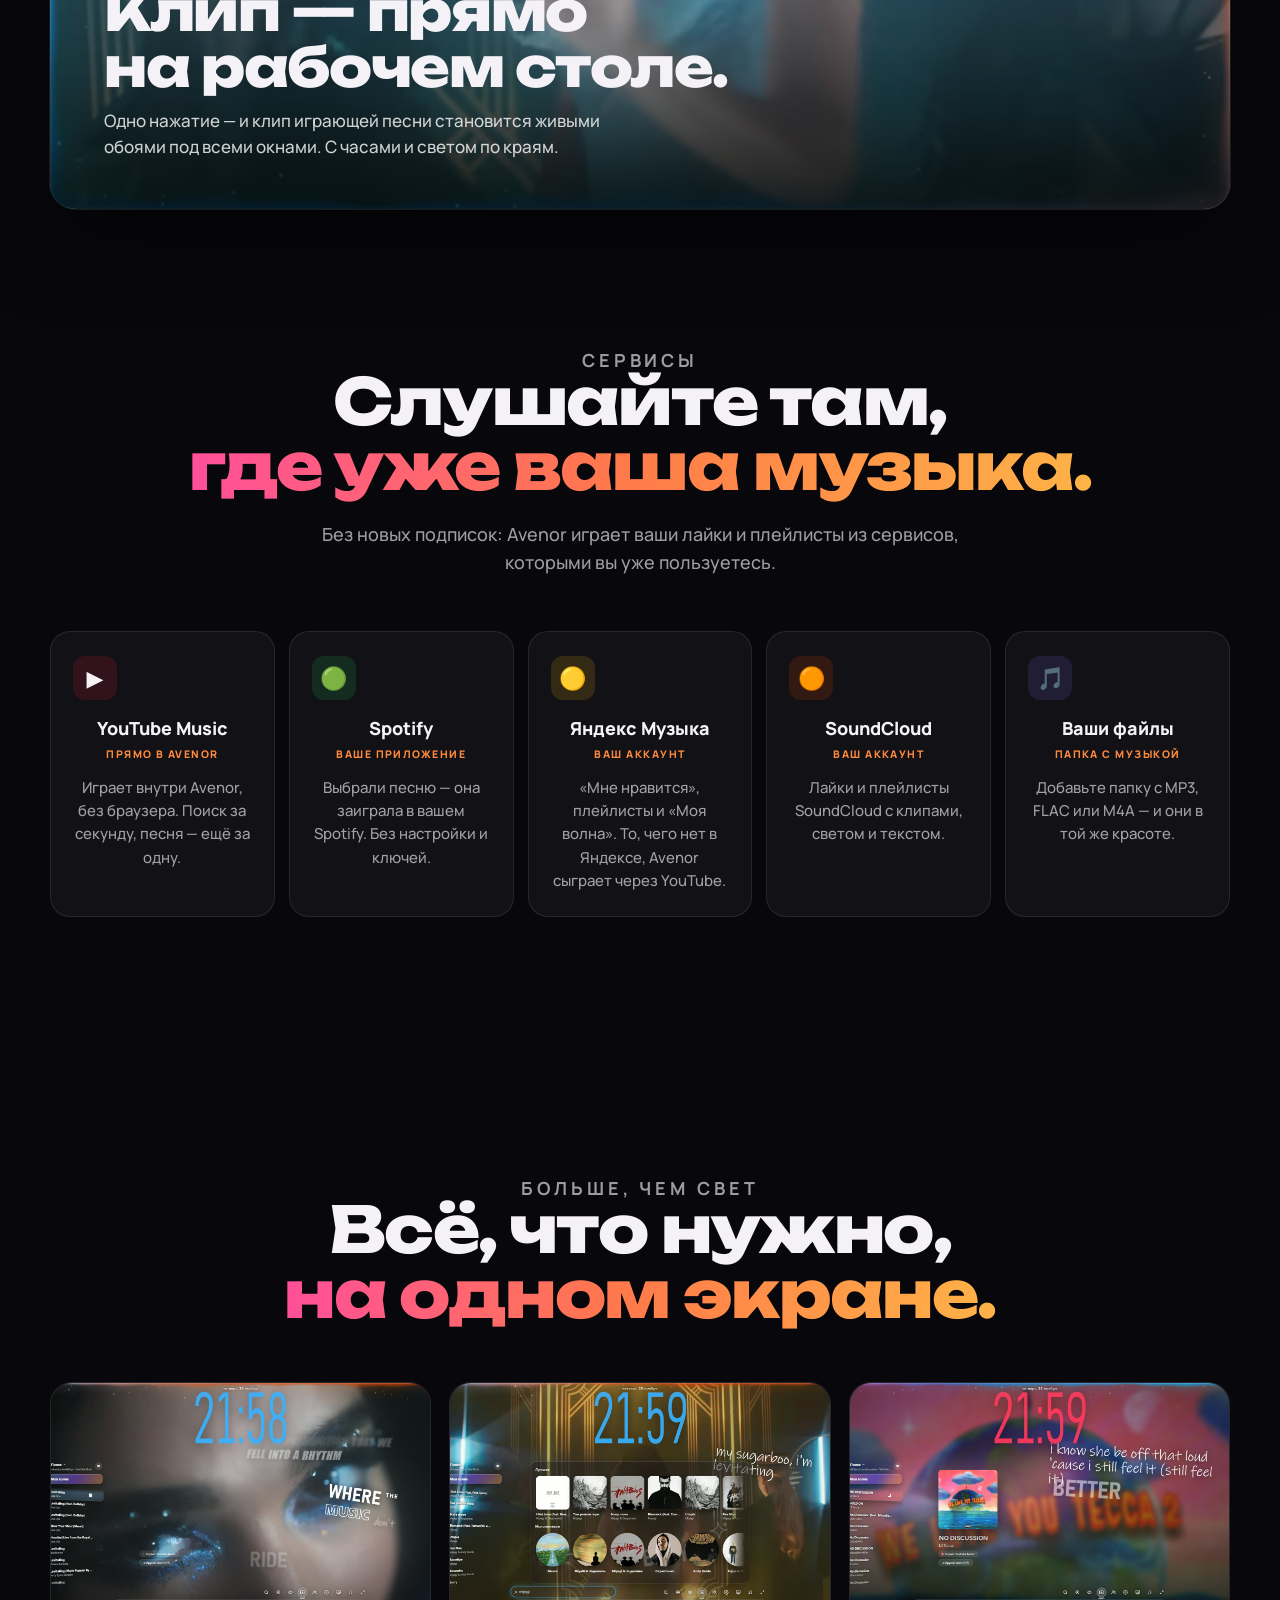
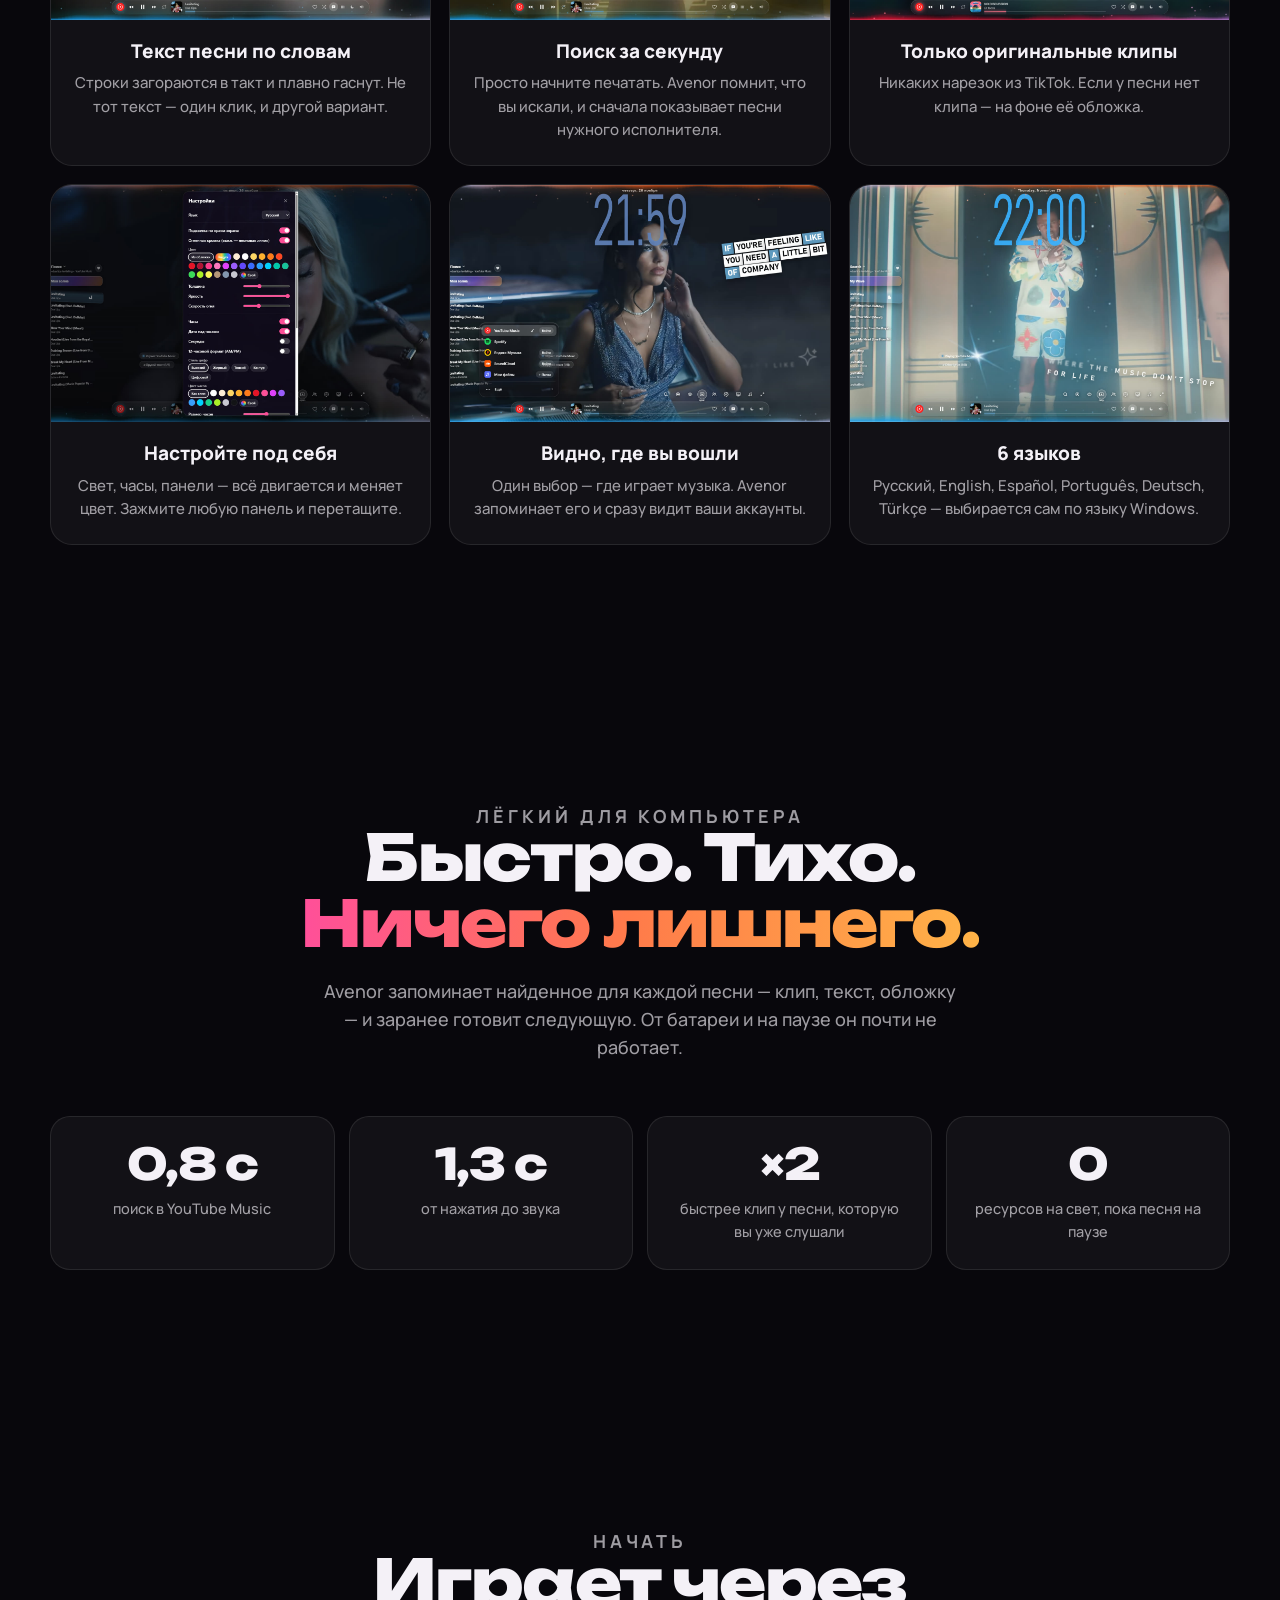
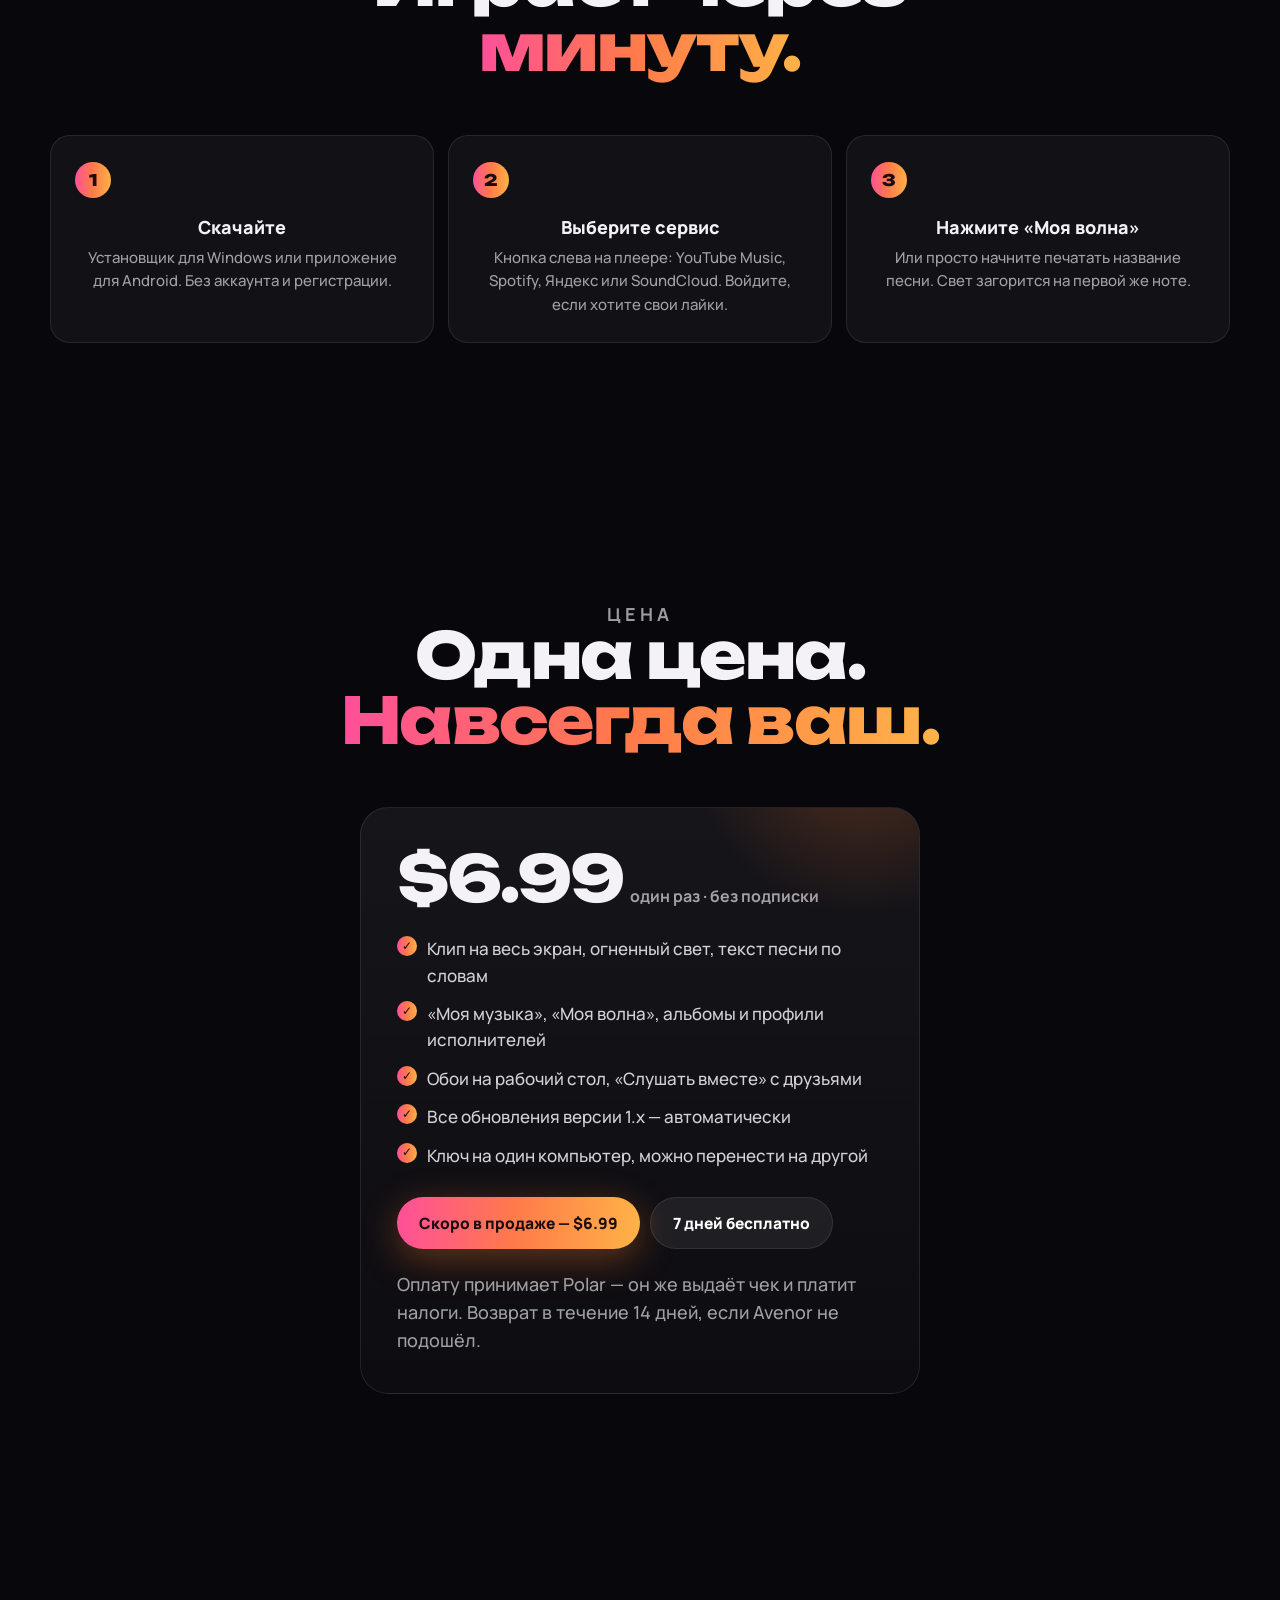
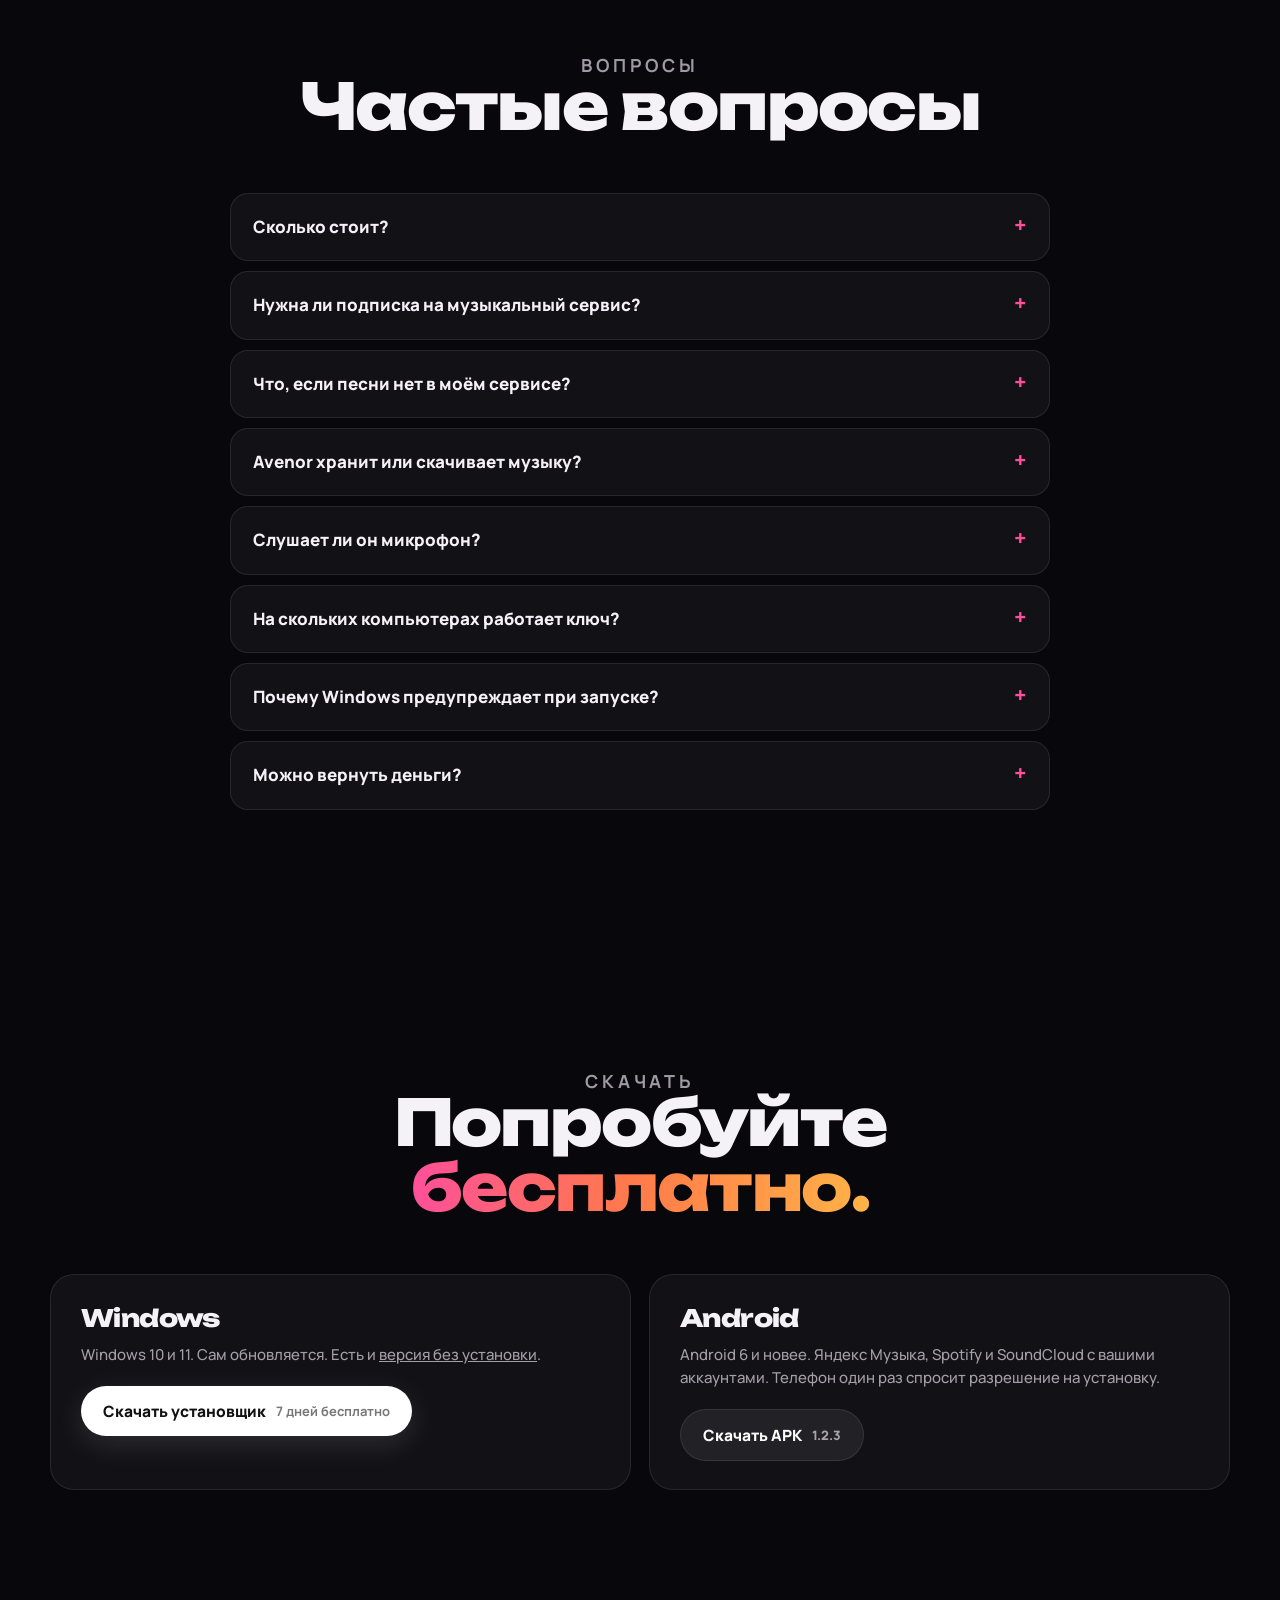
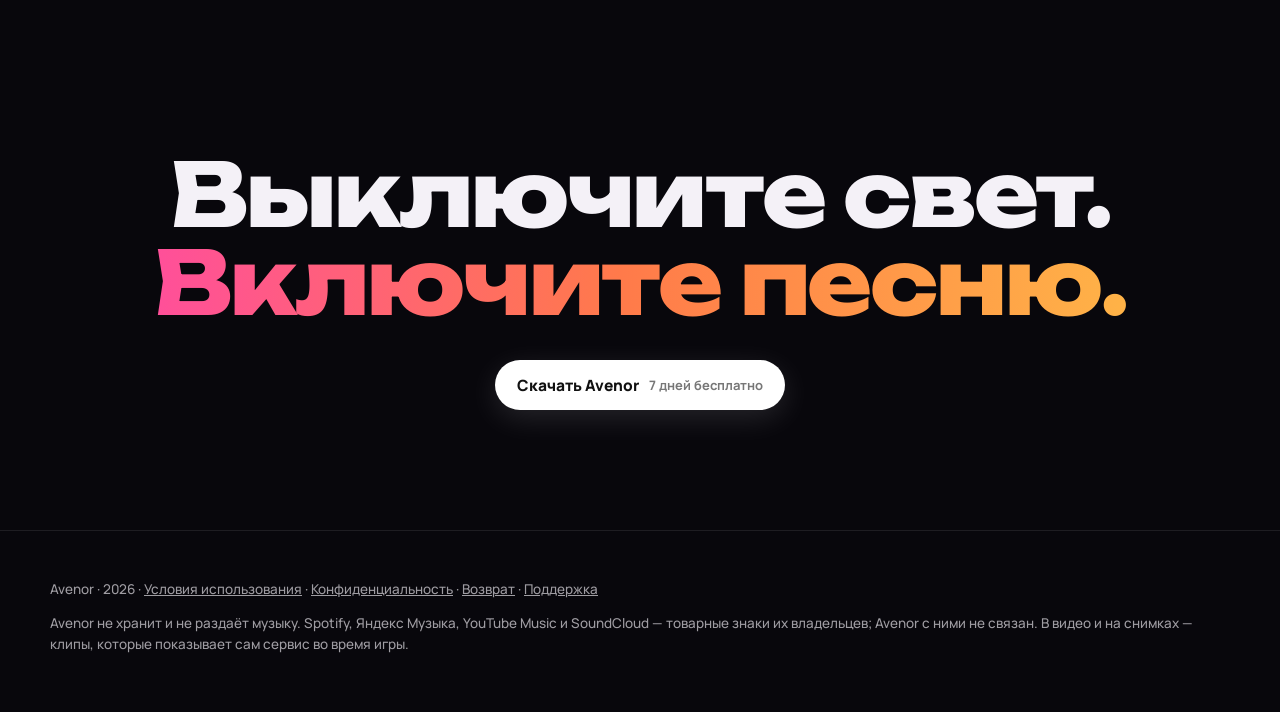
==== commit 0052385a: "New site: video, screenshots and a new layout Co-Authored-By: Claude Opus 5.5 <noreply@anthropic.com" ====
--- a/index.html
+++ b/index.html
@@ -3,368 +3,374 @@
 <head>
 <meta charset="utf-8">
 <meta name="viewport" content="width=device-width, initial-scale=1, viewport-fit=cover">
+<title>Avenor — музыка, которая светится</title>
+<meta name="description" content="Avenor превращает экран в сцену для музыки: клип на весь экран, огненный свет по краям в цветах обложки, текст песни по словам. YouTube Music, Spotify, Яндекс Музыка и SoundCloud. Для Windows и Android.">
 <link rel="icon" href="icon.png">
-<meta property="og:title" content="Avenor">
-<meta property="og:description" content="Эстетичный полноэкранный музыкальный плеер для Windows: YouTube Music, Spotify, Яндекс Музыка и SoundCloud в одном окне.">
-<meta property="og:image" content="icon.png">
-<title>Avenor</title>
-<meta name="description" content="Avenor превращает экран в музыкальную сцену: клип фоном, неоновая волна в такт, текст песни. Spotify, Яндекс Музыка, YouTube Music, SoundCloud. 7 дней бесплатно. Avenor — эстетичный полноэкранный музыкальный плеер для Windows: YouTube Music, Spotify, Яндекс Музыка и SoundCloud в одном окне, клипы на фоне и неоновая подсветка в такт.">
-<link rel="preconnect" href="https://fonts.googleapis.com">
-<link rel="preconnect" href="https://fonts.gstatic.com" crossorigin>
-<link rel="stylesheet" href="https://fonts.googleapis.com/css2?family=Unbounded:wght@300;500;700&family=Manrope:wght@400;500;700&family=JetBrains+Mono:wght@400;600&display=swap">
+<meta property="og:title" content="Avenor — музыка, которая светится">
+<meta property="og:description" content="Клип на весь экран, свет по краям в цветах обложки и текст песни по словам. YouTube Music, Spotify, Яндекс Музыка, SoundCloud.">
+<meta property="og:image" content="https://damireng.github.io/avenor/media/hero.jpg">
+<meta name="theme-color" content="#08070c">
+<link rel="preconnect" href="https://fonts.googleapis.com"><link rel="preconnect" href="https://fonts.gstatic.com" crossorigin>
+<link href="https://fonts.googleapis.com/css2?family=Unbounded:wght@400;600;800&family=Manrope:wght@400;500;600;700;800&display=swap" rel="stylesheet">
 <style>
-/* Layout: a stage-like page — the hero is the app itself (a neon-framed screen), then plain sections that read like
-   liner notes: what it does, which services, three steps to start, specs, questions, download.
-   One committed dark look (a night stage), so a single palette; every color is a token. */
-:root {
-  color-scheme: dark;
-  --night: #0b0812;          /* page ground: violet-black */
-  --night-2: #140e20;        /* raised surfaces */
-  --line: #2a2138;           /* hairlines on dark */
-  --ink: #f2ecf7;            /* main text */
-  --ink-soft: #b6aac6;       /* secondary text */
-  --neon: #ff3d8b;           /* the frame's pink */
-  --neon-warm: #ff9a3c;      /* the frame's orange */
-  --neon-cool: #9b5cff;      /* violet end of the glow */
-  --f-display: "Unbounded", "Segoe UI", system-ui, sans-serif;
-  --f-body: "Manrope", "Segoe UI", system-ui, sans-serif;
-  --f-mono: "JetBrains Mono", ui-monospace, "Cascadia Mono", Consolas, monospace;
-  --step--1: clamp(0.82rem, 0.8rem + 0.1vw, 0.88rem);
-  --step-0: clamp(1rem, 0.96rem + 0.2vw, 1.08rem);
-  --step-1: clamp(1.2rem, 1.1rem + 0.5vw, 1.45rem);
-  --step-2: clamp(1.6rem, 1.3rem + 1.3vw, 2.4rem);
-  --step-3: clamp(2.2rem, 1.5rem + 3.2vw, 4.4rem);
-}
-* { box-sizing: border-box; }
-body { background: var(--night); color: var(--ink); font-family: var(--f-body); font-size: var(--step-0); line-height: 1.6; -webkit-font-smoothing: antialiased; }
-a { color: inherit; }
-h1, h2, h3 { font-family: var(--f-display); font-weight: 500; line-height: 1.1; margin: 0; text-wrap: balance; }
-p { margin: 0; }
-.wrap { max-width: 1120px; margin: 0 auto; padding-left: max(16px, env(safe-area-inset-left, 0px)); padding-right: max(16px, env(safe-area-inset-right, 0px)); }
-.eyebrow { font-family: var(--f-mono); font-size: var(--step--1); letter-spacing: .12em; text-transform: uppercase; color: var(--neon-warm); }
-:focus-visible { outline: 2px solid var(--neon-warm); outline-offset: 3px; border-radius: 6px; }
-
-/* ---------- top bar ---------- */
-.top { padding-block: 22px; }
-.top .wrap { display: flex; align-items: center; justify-content: space-between; gap: 16px; }
-.brand { display: flex; align-items: center; gap: 10px; font-family: var(--f-display); font-weight: 700; letter-spacing: .04em; text-decoration: none; }
-.brand-mark { width: 30px; height: 30px; border-radius: 9px; background: linear-gradient(135deg, var(--neon-warm), var(--neon) 55%, var(--neon-cool)); box-shadow: 0 0 18px color-mix(in srgb, var(--neon) 60%, transparent); display: grid; place-items: center; }
-.brand-mark svg { width: 16px; height: 16px; }
-.top nav { display: flex; gap: 22px; font-size: var(--step--1); color: var(--ink-soft); }
-.top nav a { text-decoration: none; }
-.top nav a:hover { color: var(--ink); }
-@media (max-width: 640px) { .top nav { display: none; } }
-
-/* ---------- buttons ---------- */
-.btn { display: inline-flex; align-items: center; gap: 10px; padding: 14px 22px; border-radius: 999px; font-weight: 700; text-decoration: none; font-size: var(--step-0); transition: transform .2s ease, box-shadow .2s ease; }
-.btn-main { color: #1a0710; background: linear-gradient(100deg, var(--neon-warm), var(--neon)); box-shadow: 0 10px 34px -8px color-mix(in srgb, var(--neon) 70%, transparent); }
-.btn-main:hover { transform: translateY(-2px); box-shadow: 0 14px 40px -8px color-mix(in srgb, var(--neon) 85%, transparent); }
-.btn-ghost { color: var(--ink); border: 1px solid var(--line); background: color-mix(in srgb, var(--night-2) 70%, transparent); }
-.btn-ghost:hover { border-color: var(--ink-soft); }
-.btn small { font-weight: 500; opacity: .75; font-family: var(--f-mono); font-size: .75em; }
-
-/* ---------- hero ---------- */
-.hero { padding-block: 28px 72px; }
-.hero .wrap { display: grid; gap: 44px; }
-.hero h1 { font-size: var(--step-3); font-weight: 300; letter-spacing: -.01em; max-width: 15ch; }
-.hero h1 b { font-weight: 700; background: linear-gradient(100deg, var(--neon-warm), var(--neon) 60%, var(--neon-cool)); -webkit-background-clip: text; background-clip: text; color: transparent; }
-.hero .lead { color: var(--ink-soft); font-size: var(--step-1); max-width: 52ch; margin-top: 18px; }
-.hero .ctas { display: flex; flex-wrap: wrap; gap: 12px; margin-top: 28px; }
-.hero .note { margin-top: 14px; font-family: var(--f-mono); font-size: var(--step--1); color: var(--ink-soft); }
-
-/* the app on a screen: neon frame + outline clock + album card + player bar (drawn, no real covers) */
-.screen { position: relative; aspect-ratio: 16 / 9; max-width: 100%; border-radius: 18px; overflow: hidden;
-  background: radial-gradient(120% 90% at 20% 15%, #3a1238 0%, transparent 55%), radial-gradient(90% 80% at 85% 80%, #2a1650 0%, transparent 60%), #0e0915;
-  box-shadow: 0 40px 90px -30px #000, 0 0 0 1px var(--line); }
-.screen::before { content: ""; position: absolute; inset: 0; pointer-events: none; border-radius: inherit;
-  box-shadow: inset 0 0 0 2px color-mix(in srgb, var(--neon) 80%, transparent), inset 0 0 28px 6px color-mix(in srgb, var(--neon) 55%, transparent), inset 0 -10px 60px -10px var(--neon-warm);
-  animation: pulse 1.4s ease-in-out infinite; }
-@keyframes pulse { 0%, 100% { opacity: .75; } 12% { opacity: 1; } }
-.screen .wave { position: absolute; left: 0; right: 0; bottom: 0; height: 22%; pointer-events: none;
-  background: linear-gradient(to top, color-mix(in srgb, var(--neon) 55%, transparent), transparent);
-  -webkit-mask: radial-gradient(40% 100% at var(--x, 30%) 100%, #000 30%, transparent 70%), linear-gradient(to top, #000 15%, transparent 55%);
-          mask: radial-gradient(40% 100% at var(--x, 30%) 100%, #000 30%, transparent 70%), linear-gradient(to top, #000 15%, transparent 55%);
-  animation: run 6s linear infinite; }
-@keyframes run { from { --x: -20%; } to { --x: 120%; } }
-@property --x { syntax: "<percentage>"; inherits: false; initial-value: 30%; }
-.clock { position: absolute; top: 9%; left: 50%; transform: translateX(-50%); font-family: var(--f-display); font-weight: 300; font-size: clamp(2.6rem, 9vw, 7.5rem); line-height: 1;
-  color: transparent; -webkit-text-stroke: 1.5px var(--neon); filter: drop-shadow(0 0 6px var(--neon)) drop-shadow(0 0 18px color-mix(in srgb, var(--neon) 60%, transparent)); letter-spacing: .02em; }
-.date { position: absolute; top: 5%; left: 50%; transform: translateX(-50%); font-family: var(--f-mono); font-size: clamp(.5rem, 1vw, .8rem); color: var(--neon-warm); }
-.queue { position: absolute; left: 3.5%; top: 34%; width: 22%; display: grid; gap: 7%; }
-.queue i { display: flex; align-items: center; gap: 8%; font-style: normal; }
-.queue i::before { content: ""; width: 18%; aspect-ratio: 1; border-radius: 4px; background: linear-gradient(135deg, var(--c1), var(--c2)); flex: none; }
-.queue i span { height: .45em; flex: 1; border-radius: 4px; background: color-mix(in srgb, var(--ink) 30%, transparent); font-size: clamp(.5rem, 1.2vw, 1rem); }
-.queue i:first-child span { background: color-mix(in srgb, var(--ink) 70%, transparent); }
-.card { position: absolute; left: 30%; top: 38%; width: 17%; aspect-ratio: .78; border-radius: 12px; padding: 4%;
-  background: linear-gradient(170deg, rgba(255,255,255,.22), rgba(255,255,255,.06)); border: 1px solid rgba(255,255,255,.28);
-  transform: perspective(600px) rotateY(11deg) rotateX(4deg); box-shadow: 0 18px 40px -12px #000; display: grid; grid-template-rows: 1fr auto; gap: 6%; }
-.card .art { border-radius: 8px; background: radial-gradient(60% 60% at 35% 30%, var(--neon-warm), transparent 70%), radial-gradient(70% 70% at 70% 75%, var(--neon-cool), transparent 70%), var(--neon); }
-.card .t { height: 14px; display: grid; gap: 4px; }
-.card .t::before, .card .t::after { content: ""; height: 4px; border-radius: 3px; background: rgba(255,255,255,.75); width: 70%; margin: 0 auto; }
-.card .t::after { width: 45%; opacity: .6; }
-.lyric { position: absolute; right: 6%; top: 40%; width: 34%; font-family: var(--f-display); font-weight: 700; font-size: clamp(.55rem, 1.7vw, 1.35rem); line-height: 1.25; text-transform: uppercase; color: rgba(255,255,255,.9); text-align: right; }
-.lyric em { font-style: normal; color: var(--neon-warm); }
-.bar { position: absolute; left: 20%; right: 20%; bottom: 5%; height: 9%; border-radius: 999px; background: rgba(10,8,16,.78); border: 1px solid rgba(255,255,255,.12); display: flex; align-items: center; gap: 4%; padding: 0 3%; }
-.bar b { width: 6%; aspect-ratio: 1; border-radius: 50%; background: var(--neon); flex: none; }
-.bar u { flex: 1; height: 14%; border-radius: 4px; background: linear-gradient(90deg, var(--neon) 38%, rgba(255,255,255,.2) 38%); }
-.bar s { width: 3%; aspect-ratio: 1; border-radius: 50%; background: rgba(255,255,255,.55); flex: none; }
-@media (prefers-reduced-motion: reduce) { .screen::before, .screen .wave { animation: none; } }
-
-/* ---------- sections ---------- */
-section { padding-block: 64px; border-top: 1px solid var(--line); }
-.sec-head { display: grid; gap: 12px; margin-bottom: 36px; max-width: 60ch; }
-.sec-head h2 { font-size: var(--step-2); }
-.sec-head p { color: var(--ink-soft); }
-
-.features { display: grid; grid-template-columns: repeat(auto-fit, minmax(min(100%, 300px), 1fr)); gap: 28px 40px; }
-.feature { display: grid; gap: 8px; align-content: start; min-width: 0; }
-.feature h3 { font-size: var(--step-1); font-weight: 500; }
-.feature p { color: var(--ink-soft); }
-.feature .k { font-family: var(--f-mono); font-size: var(--step--1); color: var(--neon); }
-
-.services { display: grid; grid-template-columns: repeat(auto-fit, minmax(min(100%, 230px), 1fr)); gap: 14px; }
-.svc { border: 1px solid var(--line); border-radius: 14px; padding: 18px 18px 20px; background: var(--night-2); display: grid; gap: 6px; min-width: 0; }
-.svc b { font-family: var(--f-display); font-weight: 500; font-size: var(--step-1); }
-.svc span { color: var(--ink-soft); font-size: var(--step--1); }
-.svc .how { font-family: var(--f-mono); font-size: var(--step--1); color: var(--neon-warm); }
-
-.steps { list-style: none; margin: 0; padding: 0; display: grid; grid-template-columns: repeat(auto-fit, minmax(min(100%, 280px), 1fr)); gap: 28px; counter-reset: s; }
-.steps li { counter-increment: s; display: grid; gap: 8px; align-content: start; min-width: 0; }
-.steps li::before { content: counter(s); font-family: var(--f-display); font-size: var(--step-2); font-weight: 300; color: transparent; -webkit-text-stroke: 1px var(--neon); line-height: 1; }
-.steps h3 { font-size: var(--step-1); font-weight: 500; }
-.steps p { color: var(--ink-soft); }
-
-.specs { display: grid; grid-template-columns: repeat(auto-fit, minmax(min(100%, 220px), 1fr)); gap: 0; border: 1px solid var(--line); border-radius: 14px; overflow: hidden; }
-.specs div { padding: 18px 20px; border-bottom: 1px solid var(--line); border-right: 1px solid var(--line); display: grid; gap: 4px; min-width: 0; }
-.specs dt { font-family: var(--f-mono); font-size: var(--step--1); color: var(--ink-soft); letter-spacing: .06em; text-transform: uppercase; }
-.specs dd { margin: 0; font-weight: 700; font-variant-numeric: tabular-nums; }
-
-.faq { display: grid; gap: 10px; max-width: 80ch; }
-.faq details { border: 1px solid var(--line); border-radius: 12px; background: var(--night-2); padding: 0 18px; }
-.faq summary { cursor: pointer; padding: 16px 0; font-weight: 700; list-style: none; display: flex; justify-content: space-between; gap: 16px; }
-.faq summary::-webkit-details-marker { display: none; }
-.faq summary::after { content: "+"; font-family: var(--f-mono); color: var(--neon); }
-.faq details[open] summary::after { content: "−"; }
-.faq details p { color: var(--ink-soft); padding-bottom: 16px; }
-
-.download { text-align: left; }
-.download .box { border-radius: 22px; padding: clamp(24px, 5vw, 48px); background: radial-gradient(80% 140% at 0% 0%, color-mix(in srgb, var(--neon) 28%, transparent), transparent 60%), radial-gradient(70% 120% at 100% 100%, color-mix(in srgb, var(--neon-cool) 30%, transparent), transparent 60%), var(--night-2); border: 1px solid var(--line); display: grid; gap: 18px; }
-.download h2 { font-size: var(--step-2); }
-.download .ctas { display: flex; flex-wrap: wrap; gap: 12px; }
-.download .fine { color: var(--ink-soft); font-size: var(--step--1); font-family: var(--f-mono); }
-
-footer { border-top: 1px solid var(--line); padding-block: 28px 40px; color: var(--ink-soft); font-size: var(--step--1); }
-footer .wrap { display: grid; gap: 10px; }
-</style>
-
-<style>html,body{margin:0}img{max-width:100%}</style>
-<style>
-/* pricing card + small additions (Avenor 1.1) */
-#pricing .price-card { max-width: 560px; margin: 0 auto; padding: clamp(22px, 4vw, 36px); border-radius: 24px; background: linear-gradient(160deg, color-mix(in srgb, var(--neon) 14%, transparent), color-mix(in srgb, var(--neon-cool) 10%, transparent)), var(--night-2, #140e20); box-shadow: inset 0 0 0 1px rgba(255,255,255,.1), 0 30px 80px -30px color-mix(in srgb, var(--neon) 50%, transparent); }
-#pricing .price { display: flex; align-items: baseline; gap: 12px; flex-wrap: wrap; margin-bottom: 18px; }
-#pricing .price b { font-size: clamp(44px, 8vw, 64px); line-height: 1; letter-spacing: -.03em; }
-#pricing .price span { opacity: .7; }
-#pricing ul { margin: 0 0 22px; padding: 0; list-style: none; display: grid; gap: 10px; }
-#pricing li { padding-left: 26px; position: relative; line-height: 1.45; }
-#pricing li::before { content: "♥"; position: absolute; left: 0; color: var(--neon); }
-.fine.center { text-align: center; margin-top: 18px; }
-footer a { color: inherit; text-decoration: underline; text-underline-offset: 3px; opacity: .85; }
-.faq a, .fine a { color: var(--neon-warm); }
+  :root {
+    --bg: #08070c; --bg2: #110e17; --card: rgba(255,255,255,.045); --line: rgba(255,255,255,.09); --text: #f4f1f7; --dim: rgba(244,241,247,.64);
+    --pink: #ff4f9a; --orange: #ff8a3d; --violet: #9b5cff; --glow: 255 122 40;
+    --grad: linear-gradient(92deg, #ff4f9a 0%, #ff7a4a 48%, #ffb347 100%);
+  }
+  * { box-sizing: border-box; }
+  html { scroll-behavior: smooth; }
+  body { margin: 0; background: var(--bg); color: var(--text); font: 500 17px/1.55 Manrope, system-ui, sans-serif; -webkit-font-smoothing: antialiased; overflow-x: hidden; }
+  a { color: inherit; }
+  img, video { display: block; max-width: 100%; }
+  .wrap { width: min(1180px, calc(100% - 40px)); margin: 0 auto; }
+  h1, h2, h3 { font-family: Unbounded, Manrope, sans-serif; letter-spacing: -.025em; margin: 0; }
+  .grad { background: var(--grad); -webkit-background-clip: text; background-clip: text; color: transparent; }
+  .eyebrow { font: 700 12.5px/1 Manrope, sans-serif; letter-spacing: .22em; text-transform: uppercase; color: var(--pink); margin: 0 0 18px; }
+
+  /* ---------- floating navigation ---------- */
+  .nav { position: fixed; top: 14px; left: 50%; transform: translateX(-50%); z-index: 50; display: flex; align-items: center; gap: 6px; padding: 7px 7px 7px 16px;
+    border-radius: 999px; background: rgba(18,14,24,.62); border: 1px solid var(--line); backdrop-filter: blur(18px) saturate(1.4); -webkit-backdrop-filter: blur(18px) saturate(1.4);
+    box-shadow: 0 12px 40px rgba(0,0,0,.45); width: max-content; max-width: calc(100% - 24px); }
+  .nav .brand { display: flex; align-items: center; gap: 9px; font: 800 17px/1 Unbounded, sans-serif; text-decoration: none; margin-right: 10px; }
+  .nav .brand img { width: 26px; height: 26px; border-radius: 7px; }
+  .nav a.l { text-decoration: none; color: var(--dim); font-weight: 600; font-size: 14.5px; padding: 9px 12px; border-radius: 999px; transition: color .2s, background .2s; white-space: nowrap; }
+  .nav a.l:hover { color: #fff; background: rgba(255,255,255,.07); }
+  .nav .cta { margin-left: 6px; }
+  .btn { display: inline-flex; align-items: center; gap: 10px; padding: 13px 22px; border-radius: 999px; text-decoration: none; font-weight: 800; font-size: 15.5px; border: 0; cursor: pointer; transition: transform .2s, box-shadow .2s, background .2s; white-space: nowrap; }
+  .btn:hover { transform: translateY(-1px); }
+  .btn-white { background: #fff; color: #111; box-shadow: 0 8px 30px rgba(255,255,255,.12); }
+  .btn-white small { font-weight: 700; color: #777; font-size: 13px; }
+  .btn-grad { background: var(--grad); color: #1a0c12; box-shadow: 0 10px 36px rgb(var(--glow) / .35); }
+  .btn-ghost { background: rgba(255,255,255,.07); color: #fff; border: 1px solid var(--line); }
+  .nav .btn { padding: 10px 18px; font-size: 14.5px; }
+
+  /* ---------- hero ---------- */
+  .hero { position: relative; padding: 150px 0 40px; text-align: center; overflow: hidden; }
+  .hero::before { content: ""; position: absolute; inset: -20% -10% auto; height: 760px; pointer-events: none;
+    background: radial-gradient(50% 50% at 50% 30%, rgba(255,79,154,.22), transparent 70%), radial-gradient(40% 40% at 70% 10%, rgba(255,138,61,.18), transparent 70%), radial-gradient(40% 50% at 25% 20%, rgba(155,92,255,.18), transparent 70%); }
+  .hero h1 { position: relative; font-size: clamp(38px, 6.6vw, 92px); line-height: 1; font-weight: 800; }
+  .hero p.lead { position: relative; max-width: 690px; margin: 26px auto 0; color: var(--dim); font-size: clamp(16px, 1.6vw, 19px); }
+  .hero .ctas { position: relative; display: flex; gap: 12px; justify-content: center; flex-wrap: wrap; margin-top: 34px; }
+  .hero .meta { position: relative; display: flex; gap: 18px; justify-content: center; flex-wrap: wrap; margin-top: 20px; color: var(--dim); font-size: 14px; font-weight: 600; }
+  .hero .meta span::before { content: "●"; color: var(--pink); margin-right: 7px; font-size: 9px; vertical-align: 2px; }
+
+  /* the screen with the fire edge around it */
+  .screen { position: relative; margin: 64px auto 0; width: min(1180px, 100%); border-radius: 22px; overflow: hidden; background: #000;
+    box-shadow: 0 0 0 1px rgba(255,255,255,.08), 0 0 50px rgb(var(--glow) / .35), 0 0 140px rgb(var(--glow) / .18), 0 40px 120px rgba(0,0,0,.6); }
+  .screen video, .screen img { width: 100%; height: auto; aspect-ratio: 16 / 9; object-fit: cover; }
+  .screen::after { content: ""; position: absolute; inset: 0; border-radius: inherit; pointer-events: none;
+    box-shadow: inset 0 0 0 2px rgb(var(--glow) / .55), inset 0 0 26px rgb(var(--glow) / .45); animation: breathe 3.2s ease-in-out infinite; }
+  @keyframes breathe { 50% { box-shadow: inset 0 0 0 2px rgb(var(--glow) / .85), inset 0 0 42px rgb(var(--glow) / .7); } }
+
+  section { padding: 120px 0; position: relative; }
+  .split { display: grid; grid-template-columns: 1fr 1.25fr; gap: 64px; align-items: center; }
+  .split.rev { grid-template-columns: 1.25fr 1fr; }
+  .split.rev .txt { order: 2; }
+  .split h2, .center h2 { font-size: clamp(34px, 5vw, 64px); line-height: 1.02; font-weight: 800; }
+  .split p, .center p { color: var(--dim); font-size: 18px; margin: 22px 0 0; max-width: 520px; }
+  .center { text-align: center; }
+  .center p { margin-left: auto; margin-right: auto; max-width: 640px; }
+  .media { border-radius: 18px; overflow: hidden; box-shadow: 0 0 0 1px var(--line), 0 30px 80px rgba(0,0,0,.55); background: #000; }
+  .media.glow { box-shadow: 0 0 0 1px rgb(var(--glow) / .5), 0 0 60px rgb(var(--glow) / .3), 0 30px 80px rgba(0,0,0,.55); }
+  .media video, .media img { width: 100%; aspect-ratio: 16 / 9; object-fit: cover; }
+
+  /* dark full-width band */
+  .band { padding: 0; }
+  .band .wrap { position: relative; }
+  .band .media { border-radius: 26px; }
+  .band .over { position: absolute; left: 0; right: 0; bottom: 0; padding: 60px 54px 48px; border-radius: 0 0 26px 26px;
+    background: linear-gradient(transparent, rgba(0,0,0,.82)); }
+  .band .over h2 { font-size: clamp(28px, 4.2vw, 54px); line-height: 1.04; font-weight: 800; }
+  .band .over p { color: rgba(255,255,255,.8); margin: 12px 0 0; max-width: 560px; }
+
+  /* services */
+  .svc { display: grid; grid-template-columns: repeat(auto-fit, minmax(210px, 1fr)); gap: 14px; margin-top: 54px; }
+  .svc .c { padding: 24px 22px; border-radius: 20px; background: var(--card); border: 1px solid var(--line); transition: transform .25s, border-color .25s; }
+  .svc .c:hover { transform: translateY(-3px); border-color: rgba(255,255,255,.18); }
+  .svc .ic { width: 44px; height: 44px; border-radius: 12px; display: grid; place-items: center; margin-bottom: 18px; font-size: 22px; }
+  .svc h3 { font: 800 18px/1.2 Manrope, sans-serif; letter-spacing: 0; }
+  .svc .tag { display: inline-block; margin-top: 8px; font: 800 10.5px/1 Manrope, sans-serif; letter-spacing: .14em; text-transform: uppercase; color: var(--orange); }
+  .svc p { color: var(--dim); font-size: 15px; margin: 10px 0 0; }
+
+  /* features grid */
+  .feats { display: grid; grid-template-columns: repeat(3, 1fr); gap: 18px; margin-top: 54px; }
+  .feat { border-radius: 22px; overflow: hidden; background: var(--card); border: 1px solid var(--line); display: flex; flex-direction: column; }
+  .feat img { width: 100%; aspect-ratio: 16 / 10; object-fit: cover; }
+  .feat .b { padding: 20px 22px 24px; }
+  .feat h3 { font: 800 19px/1.25 Manrope, sans-serif; letter-spacing: 0; }
+  .feat p { color: var(--dim); font-size: 15px; margin: 8px 0 0; }
+
+  /* light on the computer: numbers */
+  .stats { display: grid; grid-template-columns: repeat(4, 1fr); gap: 14px; margin-top: 54px; }
+  .stat { padding: 26px 22px; border-radius: 20px; background: var(--card); border: 1px solid var(--line); }
+  .stat b { display: block; font: 800 clamp(30px, 3.4vw, 44px)/1 Unbounded, sans-serif; letter-spacing: -.03em; }
+  .stat span { display: block; color: var(--dim); font-size: 14.5px; margin-top: 12px; }
+
+  /* steps */
+  .steps { display: grid; grid-template-columns: repeat(3, 1fr); gap: 14px; margin-top: 54px; counter-reset: s; }
+  .step { padding: 26px 24px; border-radius: 20px; background: var(--card); border: 1px solid var(--line); counter-increment: s; }
+  .step::before { content: counter(s); display: grid; place-items: center; width: 36px; height: 36px; border-radius: 50%; background: var(--grad); color: #1a0c12; font: 800 16px/1 Unbounded, sans-serif; margin-bottom: 18px; }
+  .step h3 { font: 800 18px/1.25 Manrope, sans-serif; letter-spacing: 0; }
+  .step p { color: var(--dim); font-size: 15px; margin: 8px 0 0; }
+
+  /* price */
+  .price { max-width: 560px; margin: 54px auto 0; padding: 38px 36px; border-radius: 28px; background: linear-gradient(180deg, rgba(255,255,255,.06), rgba(255,255,255,.025)); border: 1px solid var(--line); text-align: left; position: relative; overflow: hidden; }
+  .price::before { content: ""; position: absolute; inset: -40% -20% auto auto; width: 340px; height: 340px; background: radial-gradient(closest-side, rgb(var(--glow) / .25), transparent); pointer-events: none; }
+  .price .amt { font: 800 64px/1 Unbounded, sans-serif; letter-spacing: -.04em; }
+  .price .amt small { font: 700 16px/1 Manrope, sans-serif; color: var(--dim); letter-spacing: 0; margin-left: 8px; }
+  .price ul { list-style: none; padding: 0; margin: 26px 0 28px; display: grid; gap: 12px; }
+  .price li { padding-left: 30px; position: relative; color: rgba(244,241,247,.86); }
+  .price li::before { content: "✓"; position: absolute; left: 0; top: 0; width: 20px; height: 20px; border-radius: 50%; display: grid; place-items: center; font-size: 12px; font-weight: 800; color: #1a0c12; background: var(--grad); }
+  .price .row { display: flex; gap: 10px; flex-wrap: wrap; }
+  .fine { color: var(--dim); font-size: 13.5px; margin-top: 18px; }
+
+  /* faq */
+  .faq { max-width: 820px; margin: 54px auto 0; display: grid; gap: 10px; }
+  .faq details { border-radius: 18px; background: var(--card); border: 1px solid var(--line); padding: 0 22px; }
+  .faq summary { list-style: none; cursor: pointer; padding: 20px 0; font-weight: 800; font-size: 17px; display: flex; justify-content: space-between; gap: 16px; }
+  .faq summary::-webkit-details-marker { display: none; }
+  .faq summary::after { content: "+"; color: var(--pink); font-size: 22px; line-height: 1; transition: transform .25s; }
+  .faq details[open] summary::after { transform: rotate(45deg); }
+  .faq details p { margin: 0 0 20px; color: var(--dim); font-size: 15.5px; }
+
+  /* download */
+  .dl { display: grid; grid-template-columns: 1fr 1fr; gap: 18px; margin-top: 54px; }
+  .dl .c { padding: 30px 30px 28px; border-radius: 24px; background: var(--card); border: 1px solid var(--line); }
+  .dl h3 { font: 800 24px/1.15 Unbounded, sans-serif; }
+  .dl p { color: var(--dim); font-size: 15px; margin: 10px 0 20px; }
+  .final { text-align: center; padding: 140px 0 120px; }
+  .final h2 { font-size: clamp(40px, 7vw, 88px); line-height: 1; font-weight: 800; }
+  footer { border-top: 1px solid var(--line); padding: 34px 0 44px; color: var(--dim); font-size: 13.5px; }
+  footer a { color: var(--dim); }
+
+  /* reveal on scroll */
+  .rv { opacity: 0; transform: translateY(26px); transition: opacity .9s cubic-bezier(.2,.7,.2,1), transform .9s cubic-bezier(.2,.7,.2,1); }
+  .rv.in { opacity: 1; transform: none; }
+  @media (prefers-reduced-motion: reduce) { .rv { opacity: 1; transform: none; transition: none; } .screen::after { animation: none; } }
+
+  @media (max-width: 960px) {
+    .nav a.l { display: none; }
+    .split, .split.rev { grid-template-columns: 1fr; gap: 34px; }
+    .split.rev .txt { order: 0; }
+    .feats { grid-template-columns: 1fr 1fr; }
+    .stats { grid-template-columns: 1fr 1fr; }
+    .steps, .dl { grid-template-columns: 1fr; }
+    section { padding: 90px 0; }
+  }
+  @media (max-width: 600px) {
+    body { font-size: 16px; }
+    .wrap { width: calc(100% - 32px); }
+    .hero { padding-top: 120px; }
+    .feats { grid-template-columns: 1fr; }
+    .band .over { position: static; background: none; padding: 22px 4px 0; }
+    .screen { border-radius: 14px; margin-top: 44px; }
+    .price { padding: 30px 22px; }
+    .price .amt { font-size: 52px; }
+  }
 </style>
 </head>
 <body>
-<header class="top">
+
+<nav class="nav">
+  <a class="brand" href="#top"><img src="icon.png" alt="">Avenor</a>
+  <a class="l" href="#look">Как выглядит</a>
+  <a class="l" href="#services">Сервисы</a>
+  <a class="l" href="#features">Возможности</a>
+  <a class="l" href="#pricing">Цена</a>
+  <a class="l" href="#faq">Вопросы</a>
+  <a class="btn btn-white cta" href="#download">Скачать</a>
+</nav>
+
+<header class="hero" id="top">
   <div class="wrap">
-    <a class="brand" href="#top" aria-label="Avenor">
-      <span class="brand-mark"><svg viewBox="0 0 24 24" fill="#fff" aria-hidden="true"><path d="M9 17.5a2.5 2.5 0 1 1-2-2.45V5.5l11-2v11.5a2.5 2.5 0 1 1-2-2.45V7.1l-7 1.3z"/></svg></span>
-      AVENOR
-    </a>
-    <nav aria-label="Разделы">
-      <a href="#features">Возможности</a>
-      <a href="#services">Сервисы</a>
-      <a href="#start">Как начать</a>
-      <a href="#pricing">Цена</a>
-      <a href="#faq">Вопросы</a>
-    </nav>
-    <a class="btn btn-ghost" href="#download">Скачать</a>
+    <h1 class="rv">Музыка,<br><span class="grad">которая светится.</span></h1>
+    <p class="lead rv">Avenor превращает экран в сцену: клип на весь экран, огненный свет по краям в цветах обложки и текст песни, который загорается слово за словом. Слушайте YouTube Music, Spotify, Яндекс Музыку и SoundCloud — в одном красивом плеере.</p>
+    <div class="ctas rv">
+      <a class="btn btn-white" href="https://github.com/damireng/avenor/releases/latest/download/Avenor-Setup.exe">Скачать для Windows <small>7 дней бесплатно</small></a>
+      <a class="btn btn-ghost" href="#download">Android</a>
+    </div>
+    <div class="meta rv"><span>Windows 10 и 11</span><span>Android</span><span>6 языков</span><span>$6.99 один раз</span></div>
+    <div class="screen rv">
+      <video src="media/hero.mp4" poster="media/hero.jpg" autoplay muted loop playsinline preload="metadata"></video>
+    </div>
   </div>
 </header>
 
-<main id="top">
-  <div class="hero">
-    <div class="wrap">
-      <div>
-        <p class="eyebrow">Музыкальная сцена для Windows</p>
-        <h1>Твоя музыка — <b>на весь экран</b></h1>
-        <p class="lead">Слушай как привык: Spotify, Яндекс Музыка, YouTube Music или SoundCloud. Avenor подхватывает песню и превращает экран в сцену: клип исполнителя фоном, неоновая волна по краю в такт басу, текст песни и пластинка, которая крутится вместе с музыкой.</p>
-        <div class="ctas">
-          <a class="btn btn-main" href="#download">Попробовать бесплатно <small>7 дней</small></a>
-          <a class="btn btn-ghost buy" href="#pricing">Купить — $6.99</a>
-        </div>
-        <p class="note">7 дней бесплатно · потом $6.99 один раз, без подписки · Windows 10/11</p>
+<section id="look">
+  <div class="wrap split">
+    <div class="txt rv">
+      <p class="eyebrow">Как это выглядит</p>
+      <h2>Свет, который<br><span class="grad">играет вместе с песней.</span></h2>
+      <p>По краям экрана горит живая кромка — её цвет берётся из обложки альбома. На ударных она вспыхивает и выбрасывает искры, на тихих местах успокаивается, а на паузе мягко гаснет и ничего не тратит.</p>
+    </div>
+    <div class="media glow rv"><video src="media/glow.mp4" poster="media/glow.jpg" autoplay muted loop playsinline preload="none"></video></div>
+  </div>
+</section>
+
+<section>
+  <div class="wrap split rev">
+    <div class="txt rv">
+      <p class="eyebrow">Под настроение</p>
+      <h2>Любой цвет.<br><span class="grad">Любой стиль.</span></h2>
+      <p>24 цвета света и свой — любой из палитры. Толщина, яркость, скорость огня. Высокие узкие часы, жирные, контурные или цифровые — в цвет клипа или в свой.</p>
+    </div>
+    <div class="media rv"><video src="media/colors.mp4" poster="media/colors.jpg" autoplay muted loop playsinline preload="none"></video></div>
+  </div>
+</section>
+
+<section class="band">
+  <div class="wrap">
+    <div class="media rv"><img src="media/wallpaper.jpg" alt="Клип песни как обои рабочего стола" loading="lazy"></div>
+    <div class="over">
+      <p class="eyebrow">Обои</p>
+      <h2>Клип — прямо<br>на рабочем столе.</h2>
+      <p>Одно нажатие — и клип играющей песни становится живыми обоями под всеми окнами. С часами и светом по краям.</p>
+    </div>
+  </div>
+</section>
+
+<section id="services">
+  <div class="wrap center">
+    <p class="eyebrow rv">Сервисы</p>
+    <h2 class="rv">Слушайте там,<br><span class="grad">где уже ваша музыка.</span></h2>
+    <p class="rv">Без новых подписок: Avenor играет ваши лайки и плейлисты из сервисов, которыми вы уже пользуетесь.</p>
+    <div class="svc">
+      <div class="c rv"><div class="ic" style="background:#ff1f3d22">▶️</div><h3>YouTube Music</h3><span class="tag">Прямо в Avenor</span><p>Играет внутри Avenor, без браузера. Поиск за секунду, песня — ещё за одну.</p></div>
+      <div class="c rv"><div class="ic" style="background:#1ed76022">🟢</div><h3>Spotify</h3><span class="tag">Ваше приложение</span><p>Выбрали песню — она заиграла в вашем Spotify. Без настройки и ключей.</p></div>
+      <div class="c rv"><div class="ic" style="background:#ffcc0022">🟡</div><h3>Яндекс Музыка</h3><span class="tag">Ваш аккаунт</span><p>«Мне нравится», плейлисты и «Моя волна». То, чего нет в Яндексе, Avenor сыграет через YouTube.</p></div>
+      <div class="c rv"><div class="ic" style="background:#ff550022">🟠</div><h3>SoundCloud</h3><span class="tag">Ваш аккаунт</span><p>Лайки и плейлисты SoundCloud с клипами, светом и текстом.</p></div>
+      <div class="c rv"><div class="ic" style="background:#7b6cff22">🎵</div><h3>Ваши файлы</h3><span class="tag">Папка с музыкой</span><p>Добавьте папку с MP3, FLAC или M4A — и они в той же красоте.</p></div>
+    </div>
+  </div>
+</section>
+
+<section id="features">
+  <div class="wrap center">
+    <p class="eyebrow rv">Больше, чем свет</p>
+    <h2 class="rv">Всё, что нужно,<br><span class="grad">на одном экране.</span></h2>
+    <div class="feats">
+      <div class="feat rv"><img src="media/clip.jpg" alt="" loading="lazy"><div class="b"><h3>Текст песни по словам</h3><p>Строки загораются в такт и плавно гаснут. Не тот текст — один клик, и другой вариант.</p></div></div>
+      <div class="feat rv"><img src="media/search.jpg" alt="" loading="lazy"><div class="b"><h3>Поиск за секунду</h3><p>Просто начните печатать. Avenor помнит, что вы искали, и сначала показывает песни нужного исполнителя.</p></div></div>
+      <div class="feat rv"><img src="media/cover.jpg" alt="" loading="lazy"><div class="b"><h3>Только оригинальные клипы</h3><p>Никаких нарезок из TikTok. Если у песни нет клипа — на фоне её обложка.</p></div></div>
+      <div class="feat rv"><img src="media/settings.jpg" alt="" loading="lazy"><div class="b"><h3>Настройте под себя</h3><p>Свет, часы, панели — всё двигается и меняет цвет. Зажмите любую панель и перетащите.</p></div></div>
+      <div class="feat rv"><img src="media/menu.jpg" alt="" loading="lazy"><div class="b"><h3>Видно, где вы вошли</h3><p>Один выбор — где играет музыка. Avenor запоминает его и сразу видит ваши аккаунты.</p></div></div>
+      <div class="feat rv"><img src="media/english.jpg" alt="" loading="lazy"><div class="b"><h3>6 языков</h3><p>Русский, English, Español, Português, Deutsch, Türkçe — выбирается сам по языку Windows.</p></div></div>
+    </div>
+  </div>
+</section>
+
+<section>
+  <div class="wrap center">
+    <p class="eyebrow rv">Лёгкий для компьютера</p>
+    <h2 class="rv">Быстро. Тихо.<br><span class="grad">Ничего лишнего.</span></h2>
+    <p class="rv">Avenor запоминает найденное для каждой песни — клип, текст, обложку — и заранее готовит следующую. От батареи и на паузе он почти не работает.</p>
+    <div class="stats">
+      <div class="stat rv"><b>0,8&nbsp;с</b><span>поиск в YouTube Music</span></div>
+      <div class="stat rv"><b>1,3&nbsp;с</b><span>от нажатия до звука</span></div>
+      <div class="stat rv"><b>×2</b><span>быстрее клип у песни, которую вы уже слушали</span></div>
+      <div class="stat rv"><b>0</b><span>ресурсов на свет, пока песня на паузе</span></div>
+    </div>
+  </div>
+</section>
+
+<section>
+  <div class="wrap center">
+    <p class="eyebrow rv">Начать</p>
+    <h2 class="rv">Играет через<br><span class="grad">минуту.</span></h2>
+    <div class="steps">
+      <div class="step rv"><h3>Скачайте</h3><p>Установщик для Windows или приложение для Android. Без аккаунта и регистрации.</p></div>
+      <div class="step rv"><h3>Выберите сервис</h3><p>Кнопка слева на плеере: YouTube Music, Spotify, Яндекс или SoundCloud. Войдите, если хотите свои лайки.</p></div>
+      <div class="step rv"><h3>Нажмите «Моя волна»</h3><p>Или просто начните печатать название песни. Свет загорится на первой же ноте.</p></div>
+    </div>
+  </div>
+</section>
+
+<section id="pricing">
+  <div class="wrap center">
+    <p class="eyebrow rv">Цена</p>
+    <h2 class="rv">Одна цена.<br><span class="grad">Навсегда ваш.</span></h2>
+    <div class="price rv">
+      <div class="amt">$6.99<small>один раз · без подписки</small></div>
+      <ul>
+        <li>Клип на весь экран, огненный свет, текст песни по словам</li>
+        <li>«Моя музыка», «Моя волна», альбомы и профили исполнителей</li>
+        <li>Обои на рабочий стол, «Слушать вместе» с друзьями</li>
+        <li>Все обновления версии 1.x — автоматически</li>
+        <li>Ключ на один компьютер, можно перенести на другой</li>
+      </ul>
+      <div class="row">
+        <a class="btn btn-grad buy" href="#download">Купить Avenor — $6.99</a>
+        <a class="btn btn-ghost" href="https://github.com/damireng/avenor/releases/latest/download/Avenor-Setup.exe">7 дней бесплатно</a>
       </div>
-      <div class="screen" role="img" aria-label="Интерфейс Avenor: неоновая рамка, часы, список песен, обложка с пластинкой, текст песни и панель плеера">
-        <span class="date">среда, 25 ноября</span>
-        <span class="clock">21:40</span>
-        <div class="queue" aria-hidden="true">
-          <i style="--c1:#ff9a3c;--c2:#ff3d8b"><span></span></i>
-          <i style="--c1:#9b5cff;--c2:#3a6bff"><span></span></i>
-          <i style="--c1:#18c29c;--c2:#0d6b8a"><span></span></i>
-          <i style="--c1:#ffd23c;--c2:#ff6b3c"><span></span></i>
-          <i style="--c1:#ff3d8b;--c2:#6b1d5c"><span></span></i>
-        </div>
-        <div class="card" aria-hidden="true"><div class="art"></div><div class="t"></div></div>
-        <p class="lyric" aria-hidden="true">Ночь горит <em>неоном</em>, город не спит</p>
-        <div class="bar" aria-hidden="true"><b></b><u></u><s></s><s></s><s></s></div>
-        <div class="wave" aria-hidden="true"></div>
+      <p class="fine">Оплату принимает Polar — он же выдаёт чек и платит налоги. Возврат в течение 14 дней, если Avenor не подошёл.</p>
+    </div>
+  </div>
+</section>
+
+<section id="faq">
+  <div class="wrap center">
+    <p class="eyebrow rv">Вопросы</p>
+    <h2 class="rv">Частые вопросы</h2>
+    <div class="faq">
+      <details class="rv"><summary>Сколько стоит?</summary><p>7 дней — бесплатно и без ограничений. Потом $6.99 один раз, без подписки. Все обновления 1.x входят в цену.</p></details>
+      <details class="rv"><summary>Нужна ли подписка на музыкальный сервис?</summary><p>Нет. YouTube Music играет бесплатно прямо в Avenor. Spotify играет в вашем приложении Spotify. Для полных песен в Яндекс Музыке нужен Плюс — как и в самом Яндексе.</p></details>
+      <details class="rv"><summary>Что, если песни нет в моём сервисе?</summary><p>Avenor не показывает песни, которые сервис убрал, а если песня всё же не включается — сам сыграет её через YouTube Music и честно об этом скажет.</p></details>
+      <details class="rv"><summary>Avenor хранит или скачивает музыку?</summary><p>Нет. Музыка играет из ваших сервисов. Avenor запоминает только найденное для песни — клип, текст и обложку, чтобы в следующий раз всё появилось быстрее.</p></details>
+      <details class="rv"><summary>Слушает ли он микрофон?</summary><p>Нет. Чтобы свет двигался в такт, Avenor анализирует звук, который играет компьютер, прямо на компьютере. Ничего не записывается и никуда не отправляется.</p></details>
+      <details class="rv"><summary>На скольких компьютерах работает ключ?</summary><p>На одном. Чтобы перенести на другой, в меню источников нажмите «Ещё» → «Лицензия» → «Отключить этот ПК» и введите ключ на новом.</p></details>
+      <details class="rv"><summary>Почему Windows предупреждает при запуске?</summary><p>Пока у Avenor нет платной подписи издателя, Windows SmartScreen показывает предупреждение. Нажмите «Подробнее» → «Выполнить в любом случае».</p></details>
+      <details class="rv"><summary>Можно вернуть деньги?</summary><p>Да, в течение 14 дней после покупки, если Avenor не подошёл. Подробнее — в <a href="refund.html">правилах возврата</a>.</p></details>
+    </div>
+  </div>
+</section>
+
+<section id="download">
+  <div class="wrap center">
+    <p class="eyebrow rv">Скачать</p>
+    <h2 class="rv">Попробуйте<br><span class="grad">бесплатно.</span></h2>
+    <div class="dl">
+      <div class="c rv" style="text-align:left">
+        <h3>Windows</h3>
+        <p>Windows 10 и 11. Сам обновляется. Есть и <a href="https://github.com/damireng/avenor/releases/latest/download/Avenor.exe">версия без установки</a>.</p>
+        <a class="btn btn-white" href="https://github.com/damireng/avenor/releases/latest/download/Avenor-Setup.exe">Скачать установщик <small>7 дней бесплатно</small></a>
       </div>
-    </div>
-  </div>
-
-  <section id="features">
-    <div class="wrap">
-      <div class="sec-head">
-        <p class="eyebrow">Возможности</p>
-        <h2>Плеер, который выглядит как сцена</h2>
-        <p>Avenor не заменяет твои сервисы. Он собирает их в одно красивое окно на весь экран.</p>
+      <div class="c rv" style="text-align:left">
+        <h3>Android</h3>
+        <p>Android 6 и новее. Яндекс Музыка, Spotify и SoundCloud с вашими аккаунтами. Телефон один раз спросит разрешение на установку.</p>
+        <a class="btn btn-ghost" href="https://github.com/damireng/avenor/releases/download/android-1.2.3/Avenor-Android.apk">Скачать APK <small style="color:var(--dim)">1.2.3</small></a>
       </div>
-      <div class="features">
-        <div class="feature"><span class="k">клип · Full HD</span><h3>Клип исполнителя на фоне</h3><p>Для каждой песни находится официальный клип и играет фоном. Цвет часов и подсветки подстраивается под картинку.</p></div>
-        <div class="feature"><span class="k">бас · волна</span><h3>Подсветка в такт музыке</h3><p>Светящаяся волна бежит по краю экрана и подпрыгивает на каждом ударе баса. Слушает то, что реально играет.</p></div>
-        <div class="feature"><span class="k">400+ песен</span><h3>Одна библиотека</h3><p>Лайки из Spotify, Яндекс Музыки и SoundCloud переносятся в одно место. Можно смотреть по сервису или перемешать всё.</p></div>
-        <div class="feature"><span class="k">∞ поток</span><h3>«Моя волна»</h3><p>Настоящая «Моя волна» Яндекса или бесконечный поток по твоим лайкам и похожим исполнителям.</p></div>
-        <div class="feature"><span class="k">текст · альбомы</span><h3>Текст, профили, альбомы</h3><p>Текст песни коллажем рядом с карточкой, страница исполнителя, альбом и карусель альбомов.</p></div>
-        <div class="feature"><span class="k">👥 вместе</span><h3>Слушать вместе</h3><p>Создай комнату и отправь другу код — у него заиграет то же самое, синхронно, даже если он слушает в другом сервисе.</p></div>
-        <div class="feature"><span class="k">свои mp3</span><h3>Мои файлы</h3><p>Добавь папку с музыкой — твои mp3 играют со всей сценой: клип, подсветка, текст.</p></div>
-        <div class="feature"><span class="k">без клипа</span><h3>Визуализатор</h3><p>Если у песни нет клипа, фон оживает: цветные облака и волны в такт, в цветах обложки.</p></div>
-        <div class="feature"><span class="k">🎤</span><h3>Караоке</h3><p>Одна кнопка приглушает голос в песне, текст становится крупнее — подпевай.</p></div>
-        <div class="feature"><span class="k">☀ 07:30</span><h3>Будильник</h3><p>Avenor будит «Моей волной»: тихо в начале, громче с каждой минутой.</p></div>
-        <div class="feature"><span class="k">итоги</span><h3>Мой месяц в музыке</h3><p>Часы прослушивания, любимые песни и исполнители за месяц.</p></div>
-        <div class="feature"><span class="k">сторис</span><h3>Карточка «Сейчас играет»</h3><p>Красивая картинка с обложкой и строчкой песни — сразу в буфер, вставляй в сторис.</p></div>
-        <div class="feature"><span class="k">радуга</span><h3>Настрой свою подсветку</h3><p>Цвет из клипа, радуга или свой; толщина, яркость и скорость волны.</p></div>
-        <div class="feature"><span class="k">живые обои</span><h3>Клип на рабочем столе</h3><p>Режим «Обои»: клип, неоновая волна, часы и обложка уходят на рабочий стол под все окна. Работай, а сцена играет на фоне.</p></div>
-        <div class="feature"><span class="k">1–2 % CPU</span><h3>Фоновый режим</h3><p>Окно прячется в трей, играет только музыка. Управление медиаклавишами и значком у часов.</p></div>
-      </div>
-    </div>
-  </section>
-
-  <section id="services">
-    <div class="wrap">
-      <div class="sec-head">
-        <p class="eyebrow">Сервисы</p>
-        <h2>Слушай там, где привык</h2>
-        <p>Avenor не заменяет твой сервис и не хранит музыку. Spotify играет в своём приложении, YouTube Music — в браузере или внутри Avenor, Яндекс и SoundCloud — внутри Avenor. Всё под твоими аккаунтами.</p>
-      </div>
-      <div class="services">
-        <div class="svc"><b>Spotify</b><span>Нашёл песню в Avenor — она заиграла в Spotify. С подключённым Premium включается сама, без окна Spotify.</span><span class="how">в приложении Spotify</span></div>
-        <div class="svc"><b>Яндекс Музыка</b><span>Поиск, «Моя волна», перенос «Мне нравится» в библиотеку Avenor. Полные треки — с Плюсом.</span><span class="how">внутри Avenor</span></div>
-        <div class="svc"><b>YouTube Music</b><span>Работает сразу, без входа. Официальный клип песни — фоном.</span><span class="how">в браузере или внутри Avenor</span></div>
-        <div class="svc"><b>SoundCloud</b><span>Поиск, лайки, ремиксы и подкасты.</span><span class="how">внутри Avenor</span></div>
-      </div>
-      <p class="fine center">Любой другой плеер на ПК тоже подхватывается: Avenor видит всё, что играет в Windows.</p>
-    </div>
-  </section>
-
-  <section id="start">
-    <div class="wrap">
-      <div class="sec-head">
-        <p class="eyebrow">Как начать</p>
-        <h2>Три шага до первой песни</h2>
-      </div>
-      <ol class="steps">
-        <li><h3>Скачай и запусти</h3><p>Установщик ставит Avenor и сам обновляет его. Первые 7 дней — все функции бесплатно.</p></li>
-        <li><h3>Включи музыку</h3><p>В Spotify, в браузере или прямо из поиска Avenor. Сцена загорается на первой же песне.</p></li>
-        <li><h3>Собери свою музыку</h3><p>«Моя музыка» → «Перенести»: лайки из Spotify, Яндекса и SoundCloud окажутся в одном списке.</p></li>
-      </ol>
-    </div>
-  </section>
-
-  <section id="pricing">
-    <div class="wrap">
-      <div class="sec-head"><p class="eyebrow">Цена</p><h2>Одна цена. Навсегда твой.</h2></div>
-      <div class="price-card">
-        <div class="price"><b>$6.99</b><span>один раз · без подписки</span></div>
-        <ul>
-          <li>Сцена с клипом, неоновая волна, текст песни, пластинка</li>
-          <li>«Моя музыка», «Моя волна», альбомы и профили исполнителей</li>
-          <li>Все обновления версии 1.x, автоматически</li>
-          <li>Ключ на один компьютер, можно перенести на другой</li>
-          <li>Ключ приходит на почту сразу после оплаты, без аккаунта</li>
-        </ul>
-        <div class="ctas">
-          <a class="btn btn-main buy" href="#download">Купить Avenor — $6.99</a>
-          <a class="btn btn-ghost" href="#download">Сначала попробовать 7 дней</a>
-        </div>
-        <p class="fine">Оплату принимает Polar (polar.sh) — он же выдаёт чек и платит налоги. Возврат в течение 14 дней, если Avenor не подошёл.</p>
-      </div>
-    </div>
-  </section>
-
-  <section id="specs">
-    <div class="wrap">
-      <div class="sec-head"><p class="eyebrow">Системные требования</p><h2>Что нужно</h2></div>
-      <dl class="specs">
-        <div><dt>Система</dt><dd>Windows 10 / 11, 64-бит</dd></div>
-        <div><dt>Размер</dt><dd>84 МБ</dd></div>
-        <div><dt>Интернет</dt><dd>Для музыки, клипов и проверки ключа</dd></div>
-        <div><dt>Версия</dt><dd>1.5.0</dd></div>
-      </dl>
-    </div>
-  </section>
-
-  <section id="faq">
-    <div class="wrap">
-      <div class="sec-head"><p class="eyebrow">Вопросы</p><h2>Частые вопросы</h2></div>
-      <div class="faq">
-        <details><summary>Сколько стоит?</summary><p>7 дней — бесплатно и без ограничений. Потом $6.99 один раз, без подписки. Все обновления 1.x входят в цену.</p></details>
-        <details><summary>Нужна ли подписка на музыкальный сервис?</summary><p>Avenor работает с тем, что у тебя есть. YouTube Music играет бесплатно. Для полных треков в Яндекс Музыке нужен Плюс, для запуска песен в Spotify из Avenor — Premium.</p></details>
-        <details><summary>На скольких компьютерах работает ключ?</summary><p>На одном. Чтобы перенести на другой, в меню источников нажми «Лицензия → Отключить этот ПК» и введи ключ на новом.</p></details>
-        <details><summary>Как оплатить?</summary><p>Картой через Polar. После оплаты ключ сразу приходит на почту — вставь его в Avenor в окне «Активировать».</p></details>
-        <details><summary>Можно вернуть деньги?</summary><p>Да, в течение 14 дней после покупки, если Avenor не подошёл. Подробнее — в <a href="refund.html">правилах возврата</a>.</p></details>
-        <details><summary>Avenor слушает микрофон или записывает звук?</summary><p>Нет. Для волны в такт музыке Avenor анализирует звук, который играет компьютер, прямо на компьютере. Ничего не записывается и никуда не отправляется.</p></details>
-        <details><summary>Почему Windows предупреждает при запуске?</summary><p>Пока у Avenor нет платной подписи издателя, Windows SmartScreen показывает предупреждение. Нажми «Подробнее» → «Выполнить в любом случае».</p></details>
-      </div>
-    </div>
-  </section>
-
-  <section id="download" class="download">
-    <div class="wrap">
-      <div class="box">
-        <p class="eyebrow">Скачать</p>
-        <h2>Avenor для Windows</h2>
-        <div class="ctas">
-          <a class="btn btn-main" href="https://github.com/damireng/avenor/releases/latest/download/Avenor-Setup.exe">Скачать установщик <small>7 дней бесплатно</small></a>
-          <a class="btn btn-ghost buy" href="#pricing">Купить ключ — $6.99</a>
-        </div>
-        <p class="fine">Есть и <a href="https://github.com/damireng/avenor/releases/latest/download/Avenor.exe">переносная версия</a> без установки (она не обновляется сама). Windows может предупредить о неизвестном издателе: «Подробнее» → «Выполнить в любом случае».</p>
-      </div>
-      <div class="box" style="margin-top: 18px">
-        <p class="eyebrow">Новое</p>
-        <h2>Avenor для Android</h2>
-        <p>Музыкальное приложение в духе Яндекс Музыки — с вашими аккаунтами и с лицом Avenor. Войдите в Яндекс Музыку, Spotify или SoundCloud: ваши «Мне нравится», плейлисты и «Моя волна» — здесь. В плеере — клип песни на весь экран, текст коллажем и неон в цветах обложки. Музыка играет и в фоне, с плеером в шторке и на экране блокировки; поиск по всем сервисам, волны по настроению.</p>
-        <div class="ctas">
-          <a class="btn btn-main" href="https://github.com/damireng/avenor/releases/download/android-1.2.3/Avenor-Android.apk">Скачать для Android <small>APK 1.2.3</small></a>
-        </div>
-        <p class="fine">Android 6 и новее. Телефон спросит разрешение на установку из браузера — разрешите один раз. Вход в сервисы — на их собственных страницах, пароль Avenor не видит. Песни через YouTube играют, пока Avenor открыт (в фоне YouTube не играет); музыка из Яндекс Музыки и SoundCloud играет и в фоне.</p>
-      </div>
-    </div>
-  </section>
-</main>
+    </div>
+  </div>
+</section>
+
+<div class="final">
+  <div class="wrap">
+    <h2 class="rv">Выключите свет.<br><span class="grad">Включите песню.</span></h2>
+    <div class="rv" style="margin-top:34px"><a class="btn btn-white" href="https://github.com/damireng/avenor/releases/latest/download/Avenor-Setup.exe">Скачать Avenor <small>7 дней бесплатно</small></a></div>
+  </div>
+</div>
 
 <footer>
   <div class="wrap">
-    <p>Avenor · 2026 · <a href="terms.html">Условия использования</a> · <a href="privacy.html">Конфиденциальность</a> · <a href="refund.html">Возврат</a> · <a href="https://github.com/damireng/avenor/issues">Связаться</a></p>
-    <p>Avenor не хранит и не раздаёт музыку. Spotify, Яндекс Музыка, YouTube Music и SoundCloud — товарные знаки их владельцев; Avenor с ними не связан и ими не одобрен.</p>
+    <p>Avenor · 2026 · <a href="terms.html">Условия использования</a> · <a href="privacy.html">Конфиденциальность</a> · <a href="refund.html">Возврат</a> · <a href="https://github.com/damireng/avenor/issues">Поддержка</a></p>
+    <p>Avenor не хранит и не раздаёт музыку. Spotify, Яндекс Музыка, YouTube Music и SoundCloud — товарные знаки их владельцев; Avenor с ними не связан. В видео и на снимках — клипы, которые показывает сам сервис во время игры.</p>
   </div>
 </footer>
 
 <script>
-  // Polar checkout link: set it here once the product exists; until then "Купить" leads to the price section
+  // Polar checkout link: set it here once the product exists; until then "Купить" leads to the download section
   const CHECKOUT_URL = '';
   document.querySelectorAll('a.buy').forEach(a => {
     if (CHECKOUT_URL) { a.href = CHECKOUT_URL; a.target = '_blank'; a.rel = 'noopener'; }
-    else { a.textContent = 'Скоро в продаже — $6.99'; a.href = '#download'; }   // sales not open yet: the trial is free
+    else { a.textContent = 'Скоро в продаже — $6.99'; a.href = '#download'; }
   });
+  // fade sections in as they scroll into view
+  const io = new IntersectionObserver(es => es.forEach(e => { if (e.isIntersecting) { e.target.classList.add('in'); io.unobserve(e.target); } }), { threshold: .12 });
+  document.querySelectorAll('.rv').forEach(el => io.observe(el));
+  // videos play only while on screen (saves battery and data)
+  const vo = new IntersectionObserver(es => es.forEach(e => { const v = e.target; if (e.isIntersecting) { v.play().catch(() => {}); } else v.pause(); }), { threshold: .2 });
+  document.querySelectorAll('video').forEach(v => vo.observe(v));
 </script>
 </body>
 </html>
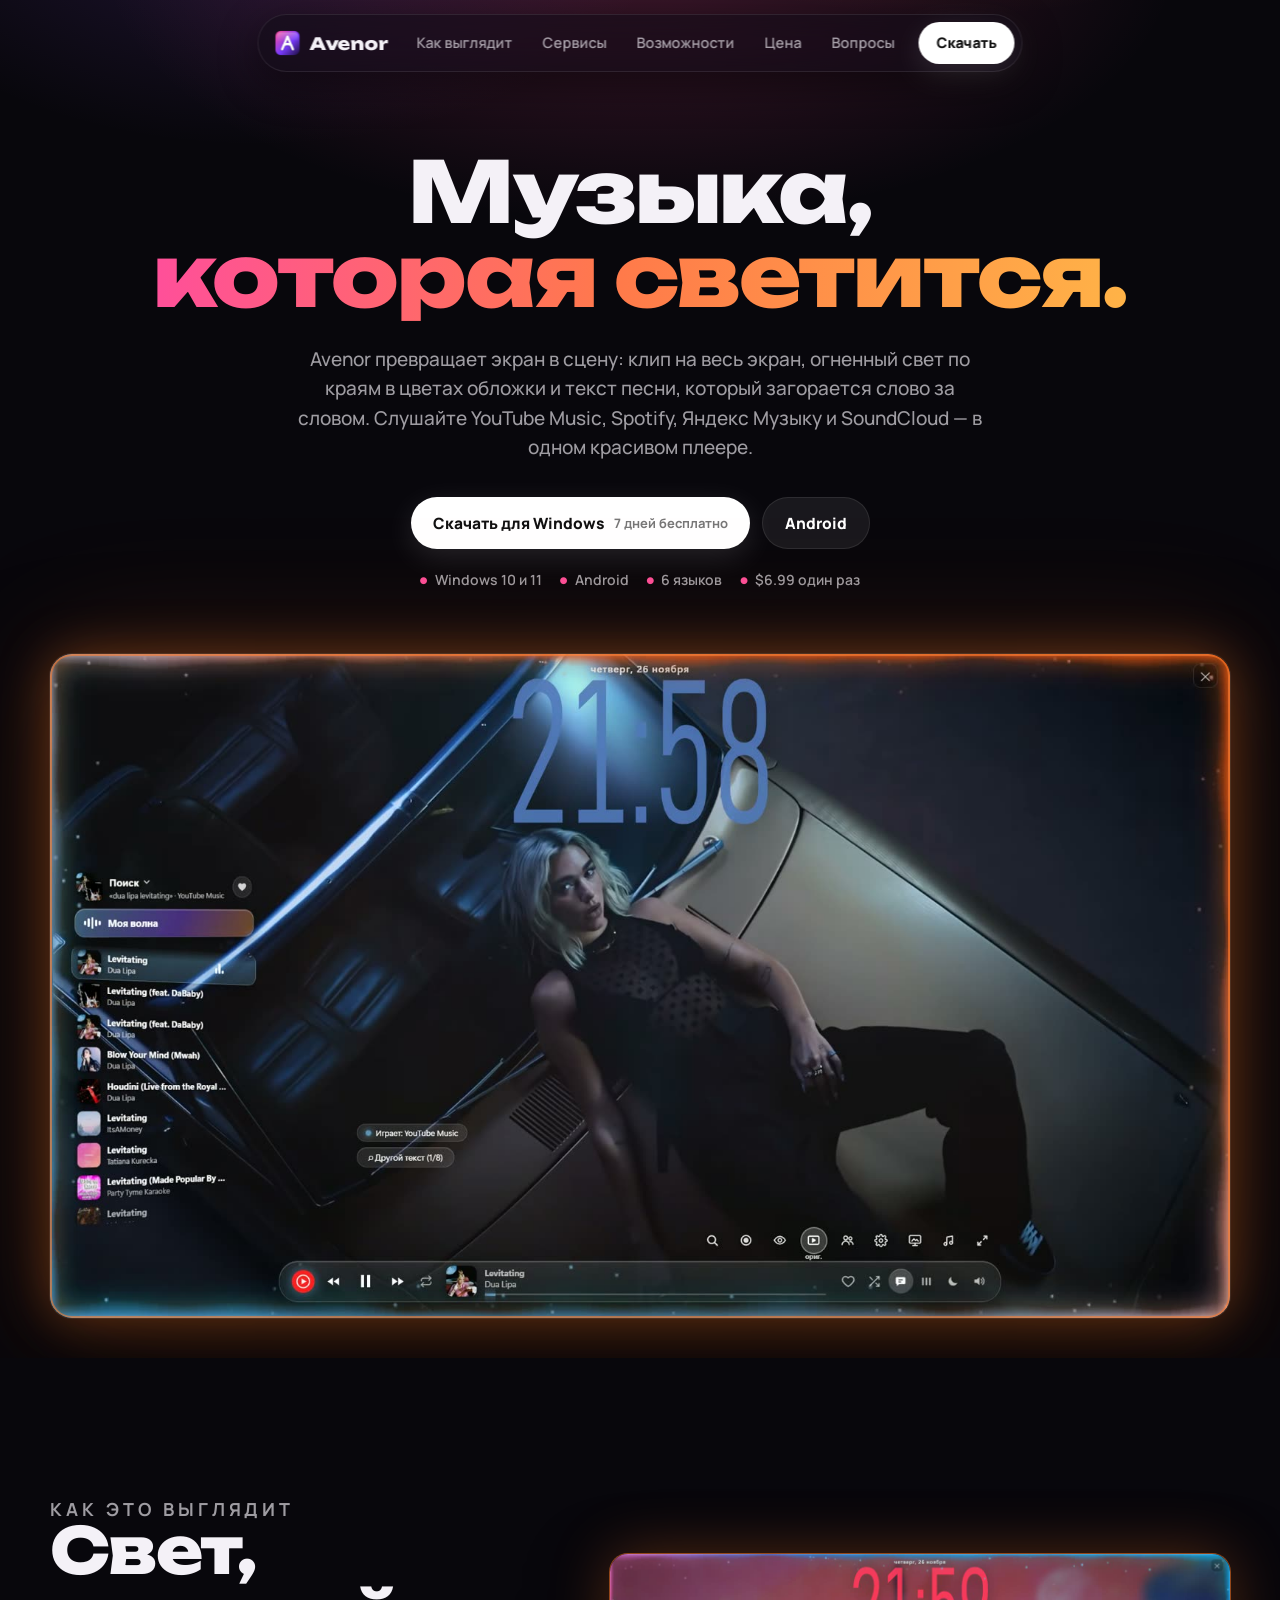
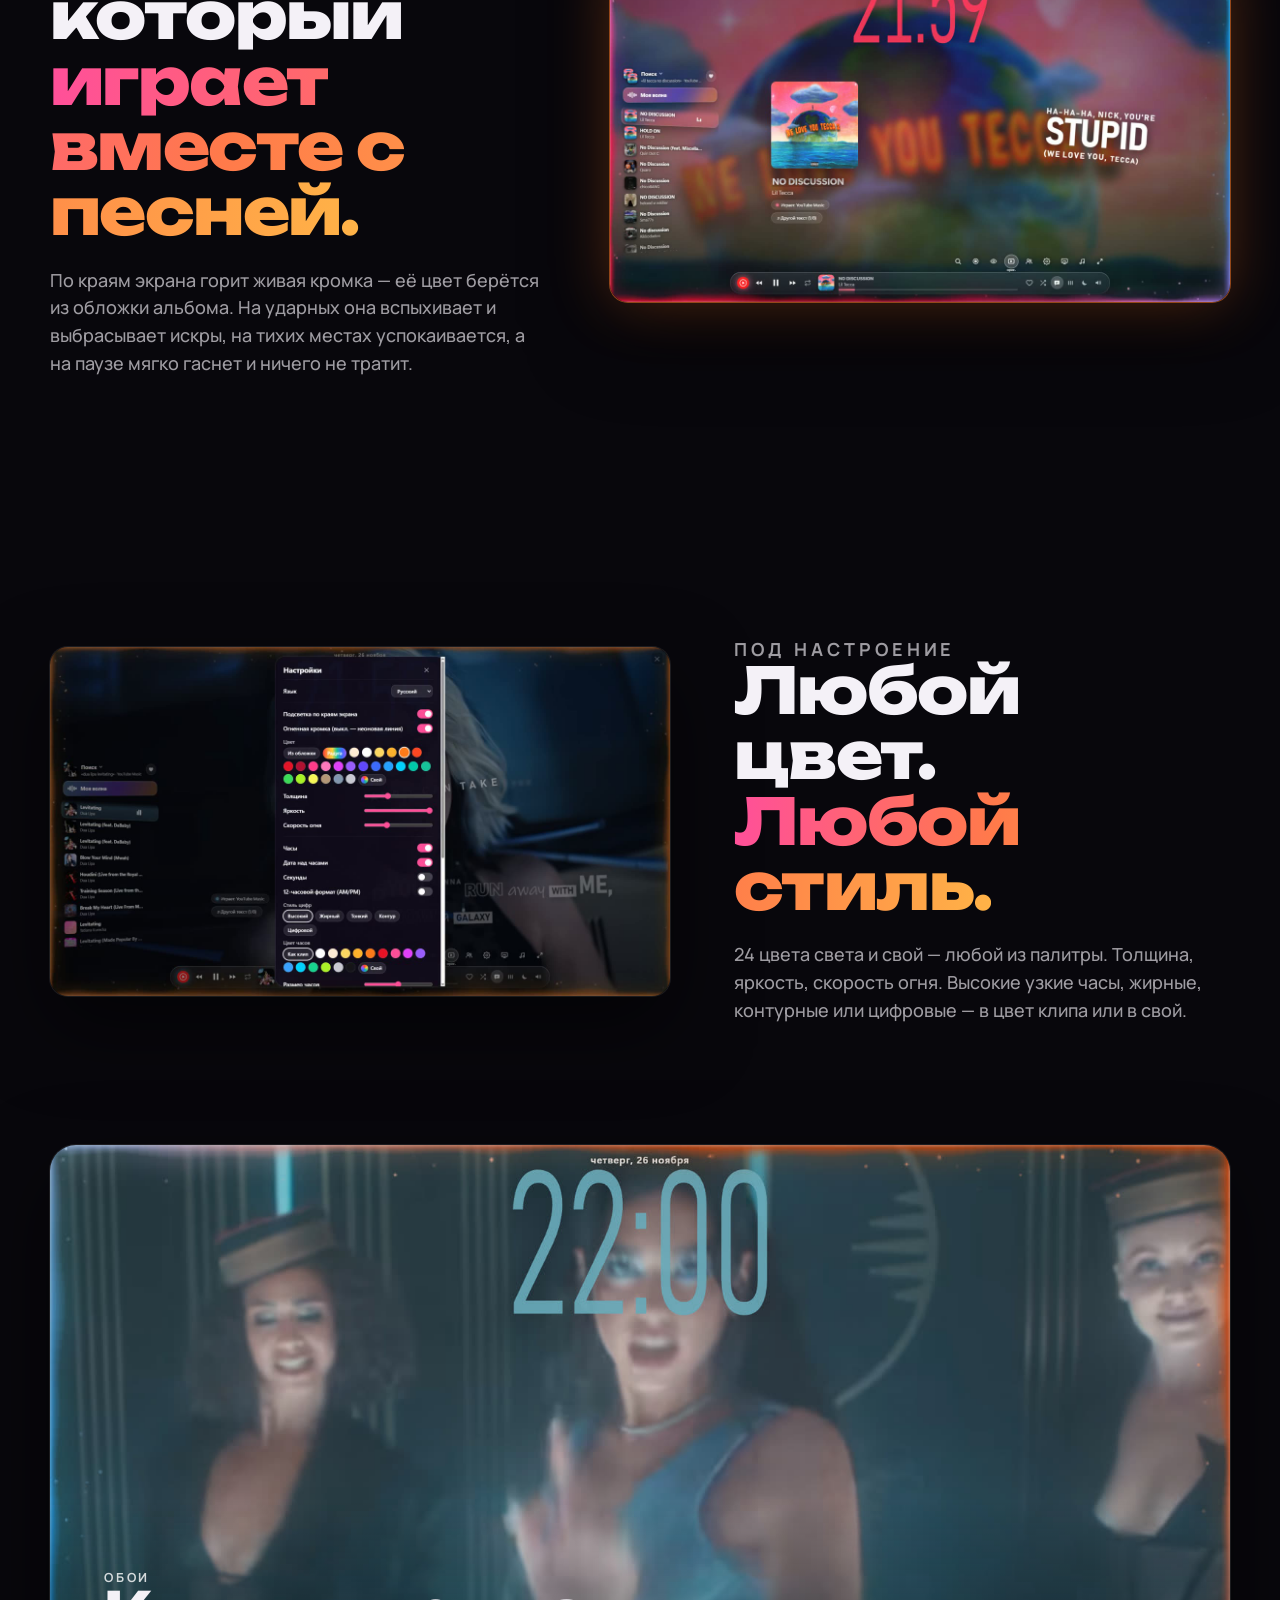
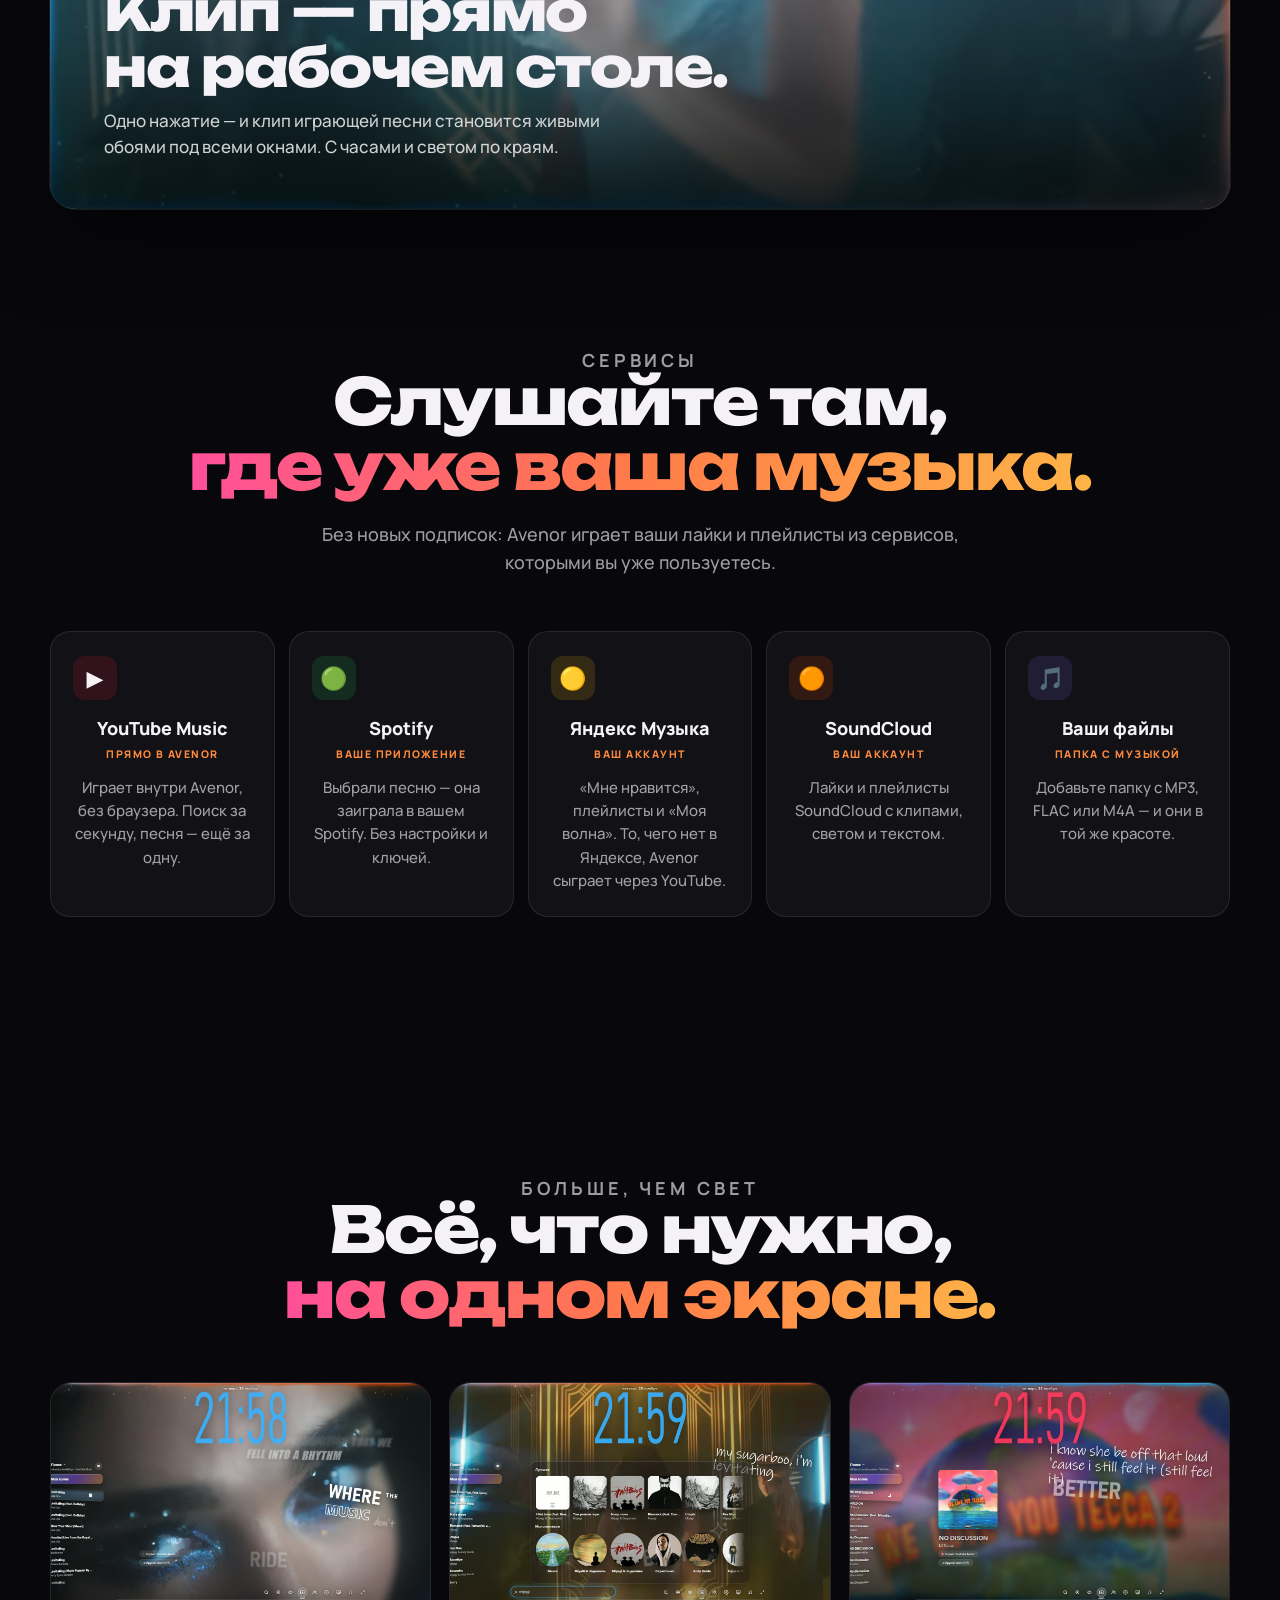
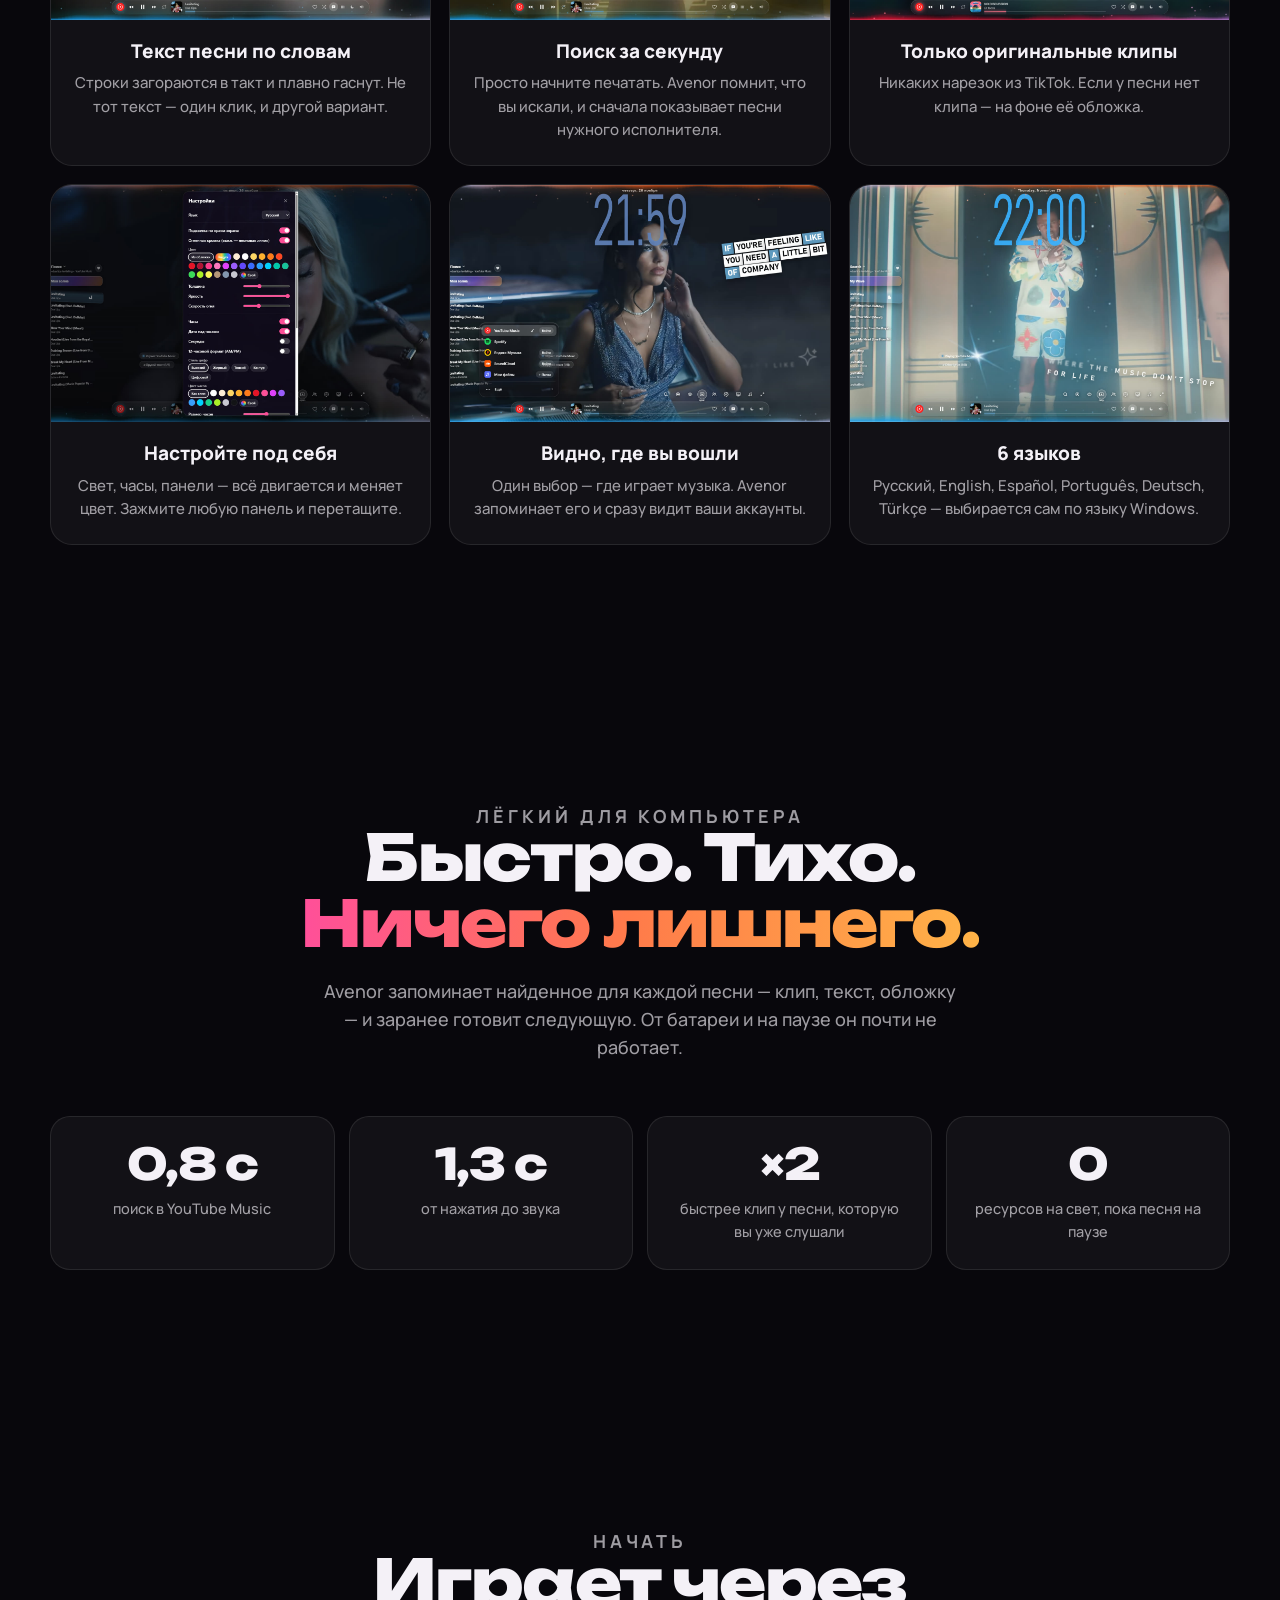
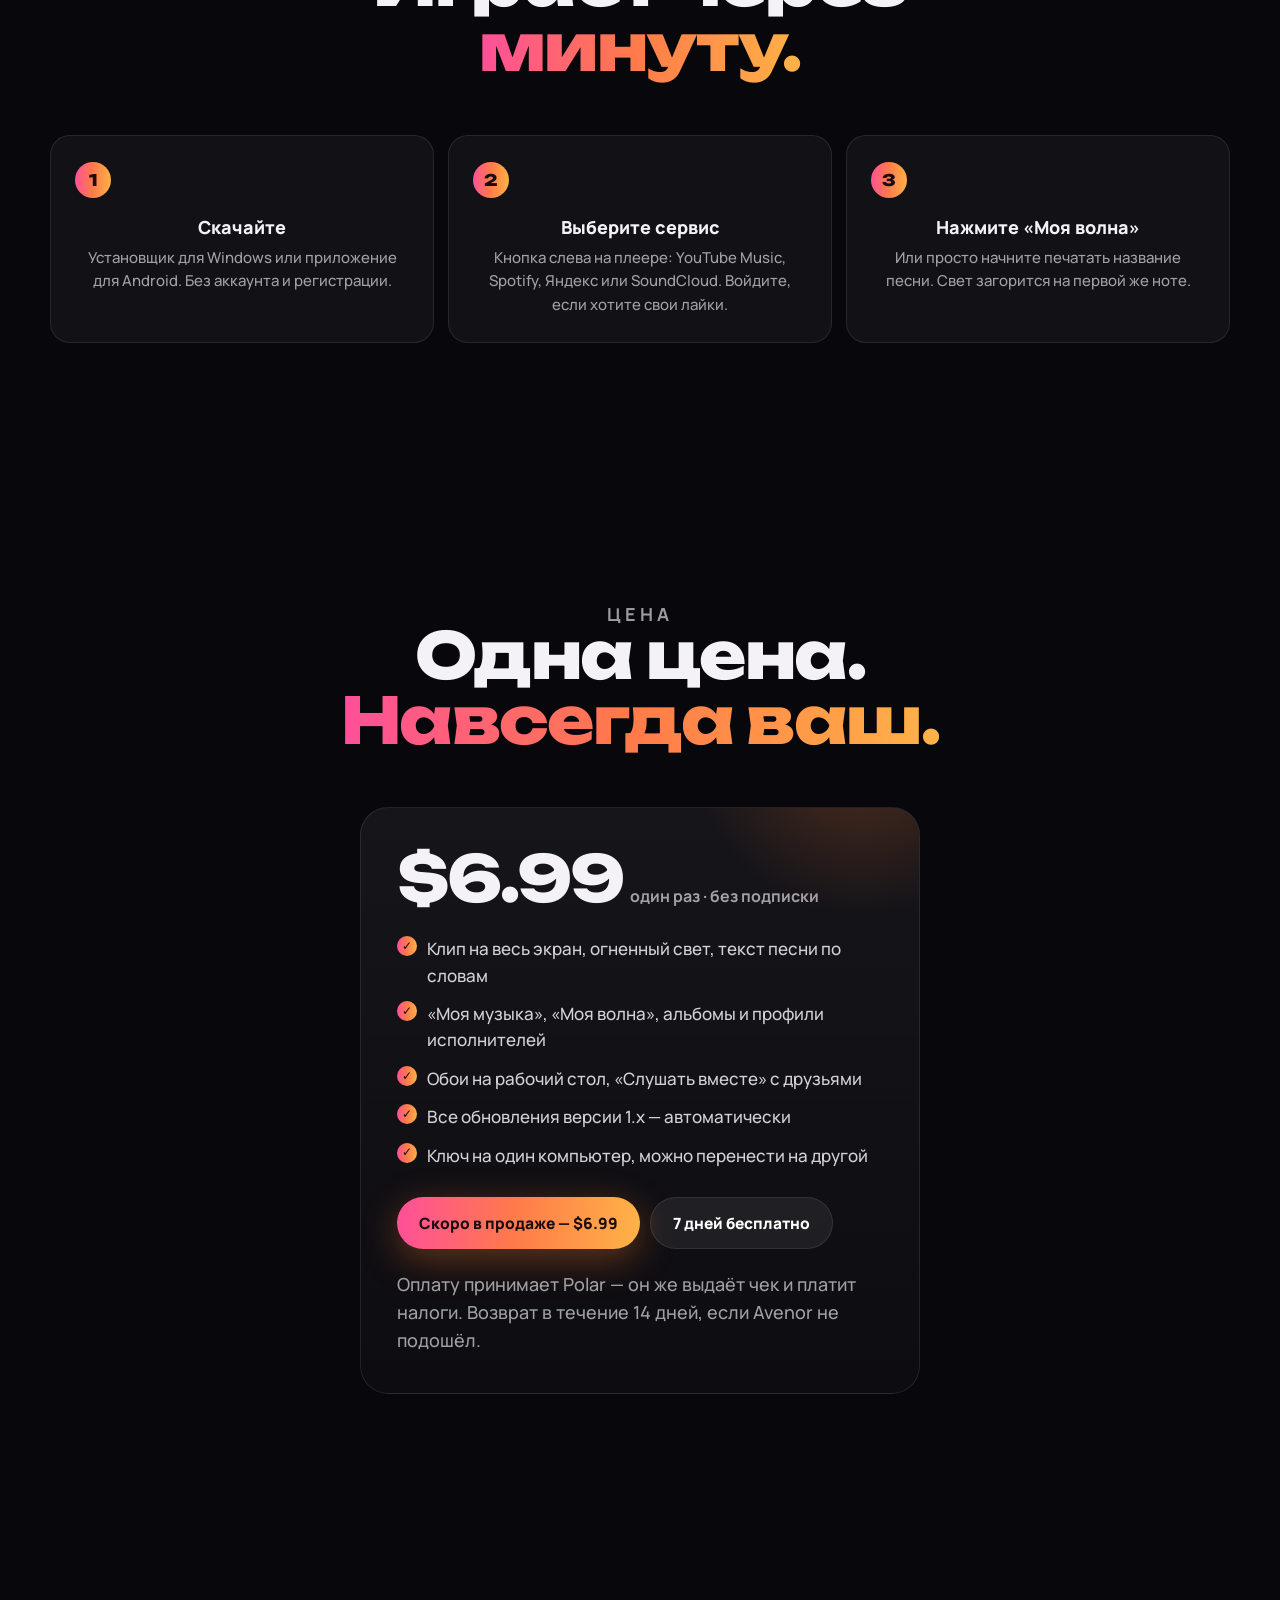
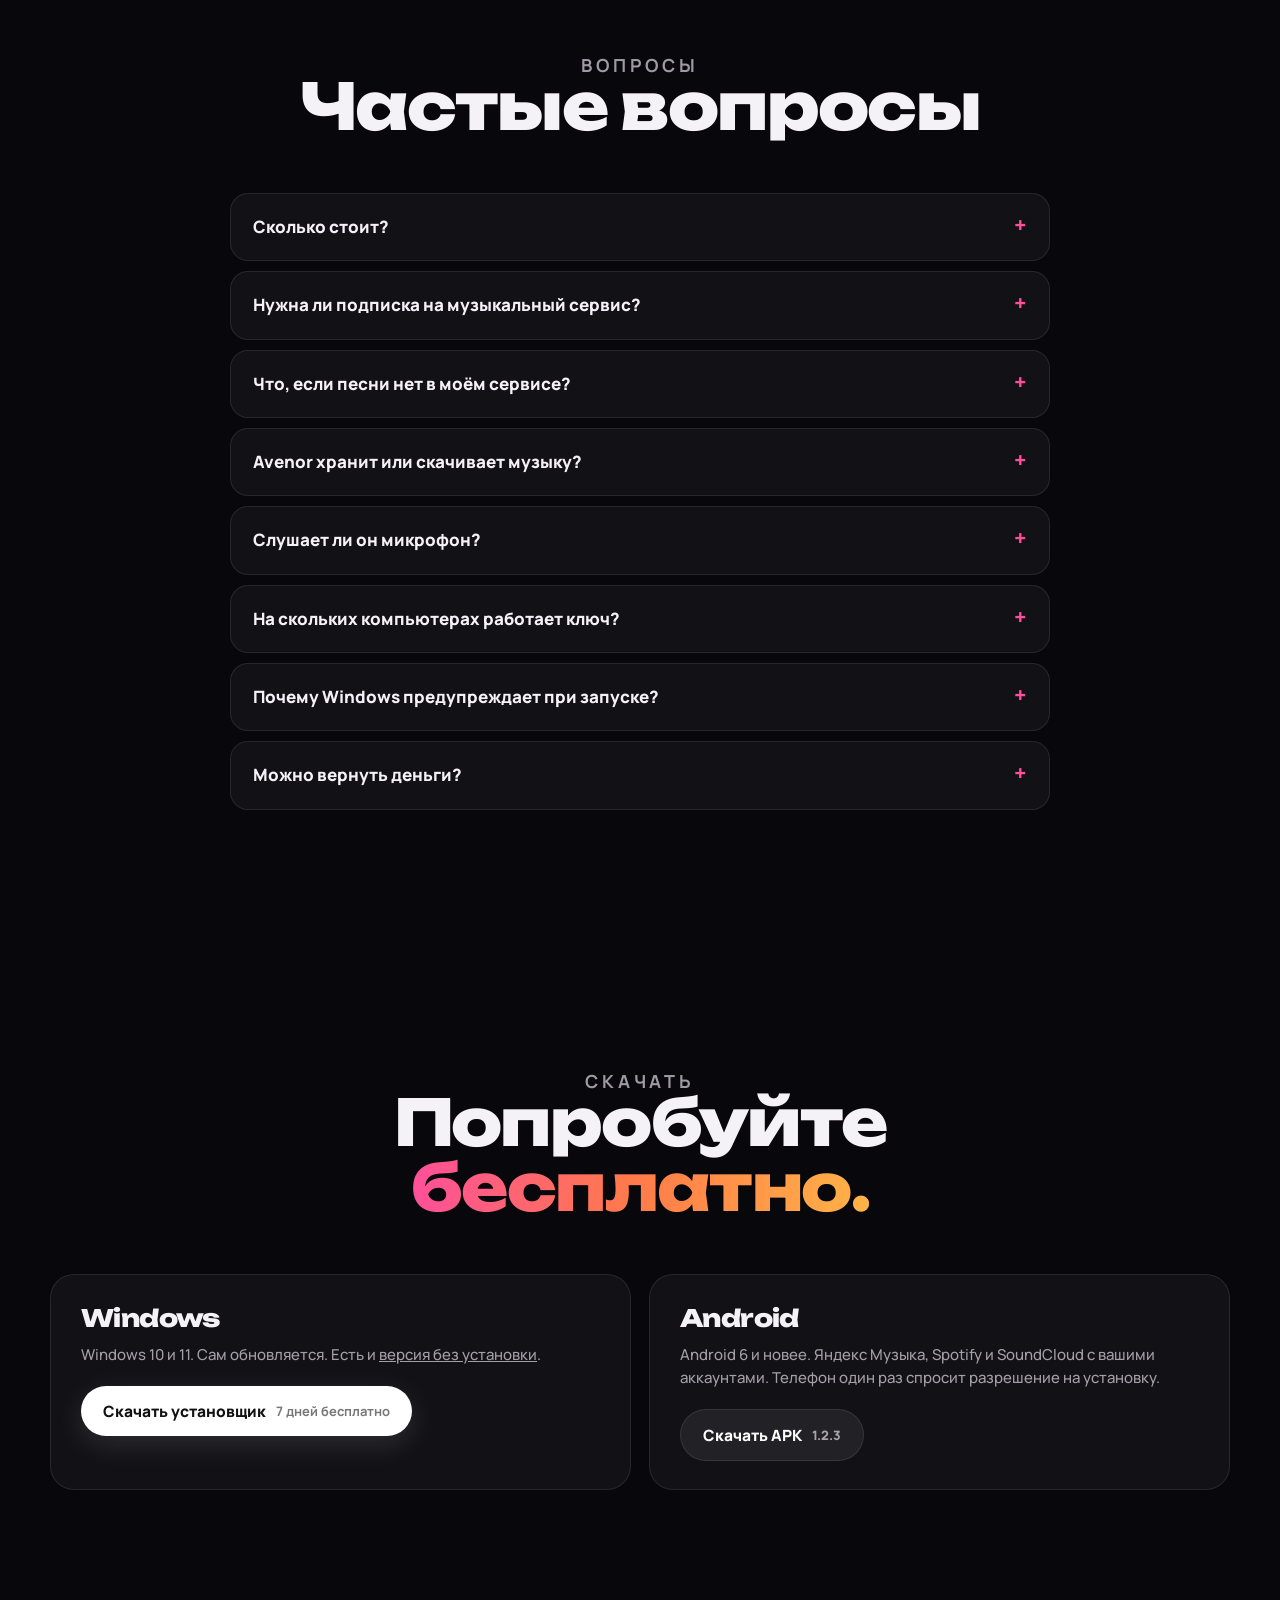
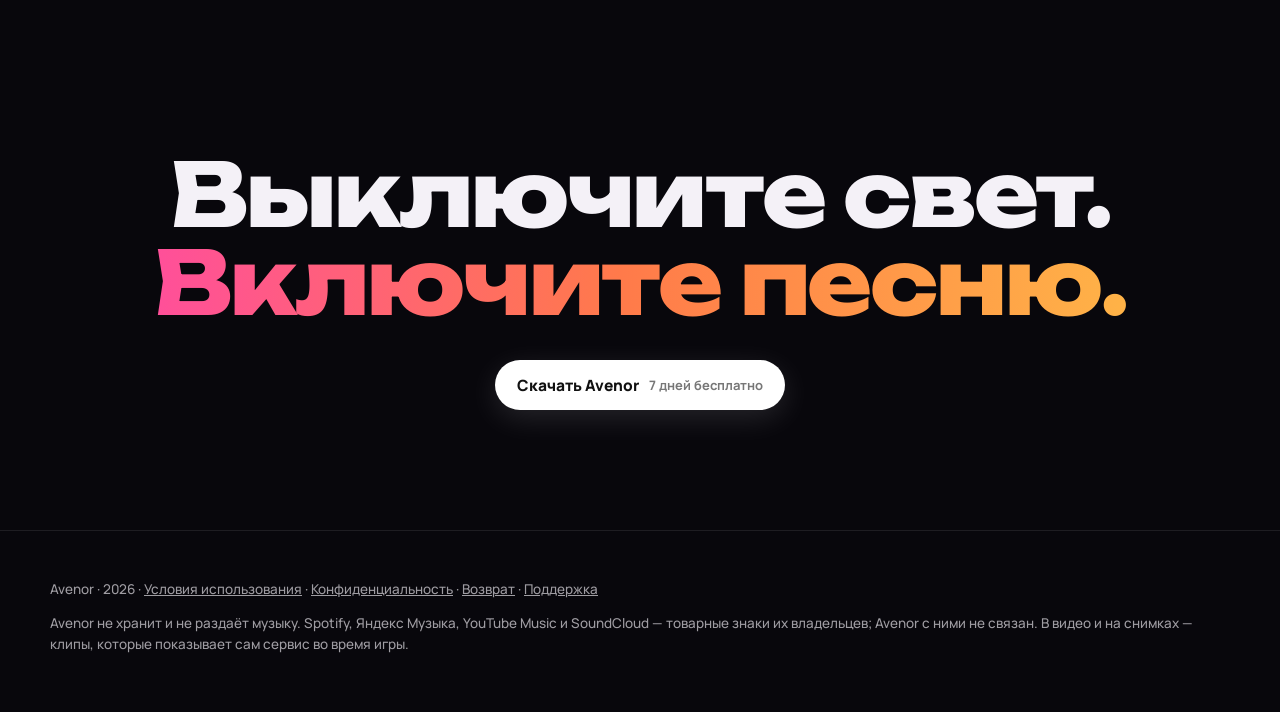
==== commit d75b5263: "Download link: Android 1.2.4 Co-Authored-By: Claude Opus 5.5 <noreply@anthropic.com>" ====
--- a/index.html
+++ b/index.html
@@ -338,7 +338,7 @@
       <div class="c rv" style="text-align:left">
         <h3>Android</h3>
         <p>Android 6 и новее. Яндекс Музыка, Spotify и SoundCloud с вашими аккаунтами. Телефон один раз спросит разрешение на установку.</p>
-        <a class="btn btn-ghost" href="https://github.com/damireng/avenor/releases/download/android-1.2.3/Avenor-Android.apk">Скачать APK <small style="color:var(--dim)">1.2.3</small></a>
+        <a class="btn btn-ghost" href="https://github.com/damireng/avenor/releases/download/android-1.2.4/Avenor-Android.apk">Скачать APK <small style="color:var(--dim)">1.2.3</small></a>
       </div>
     </div>
   </div>
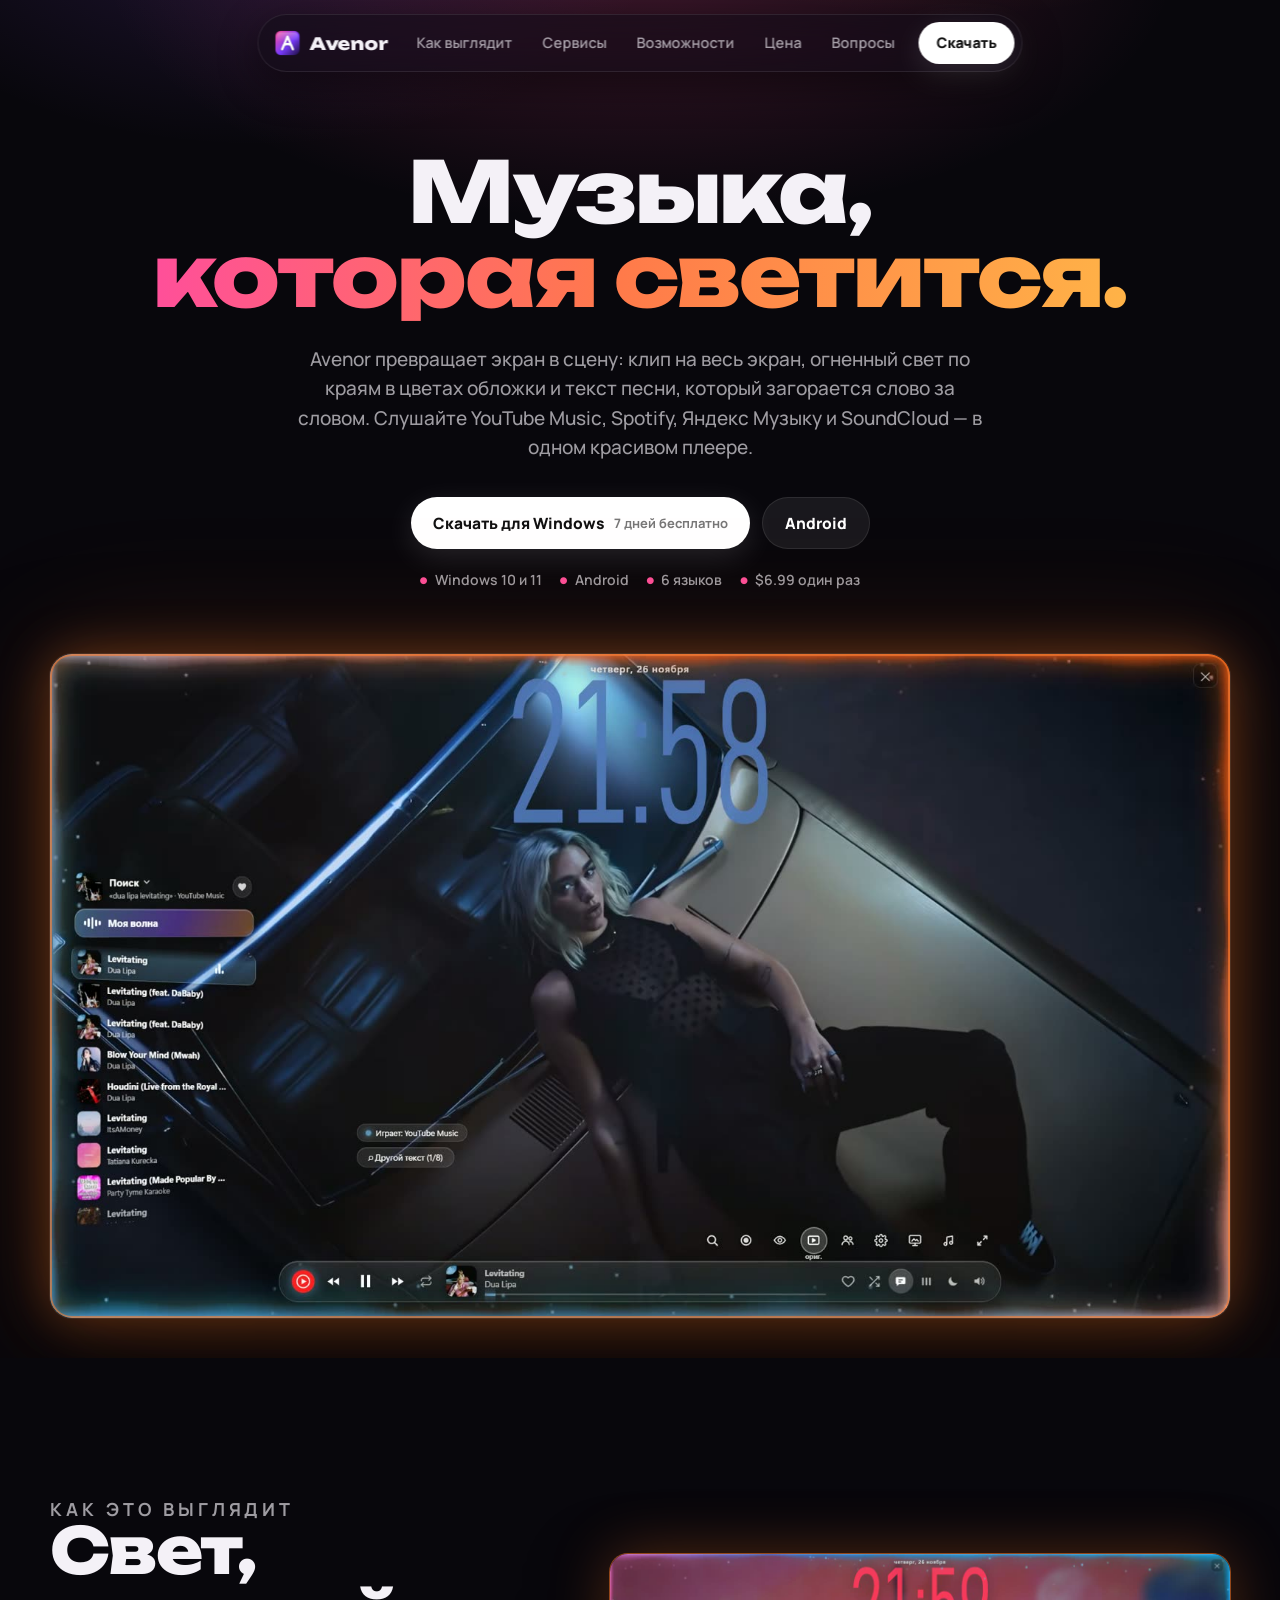
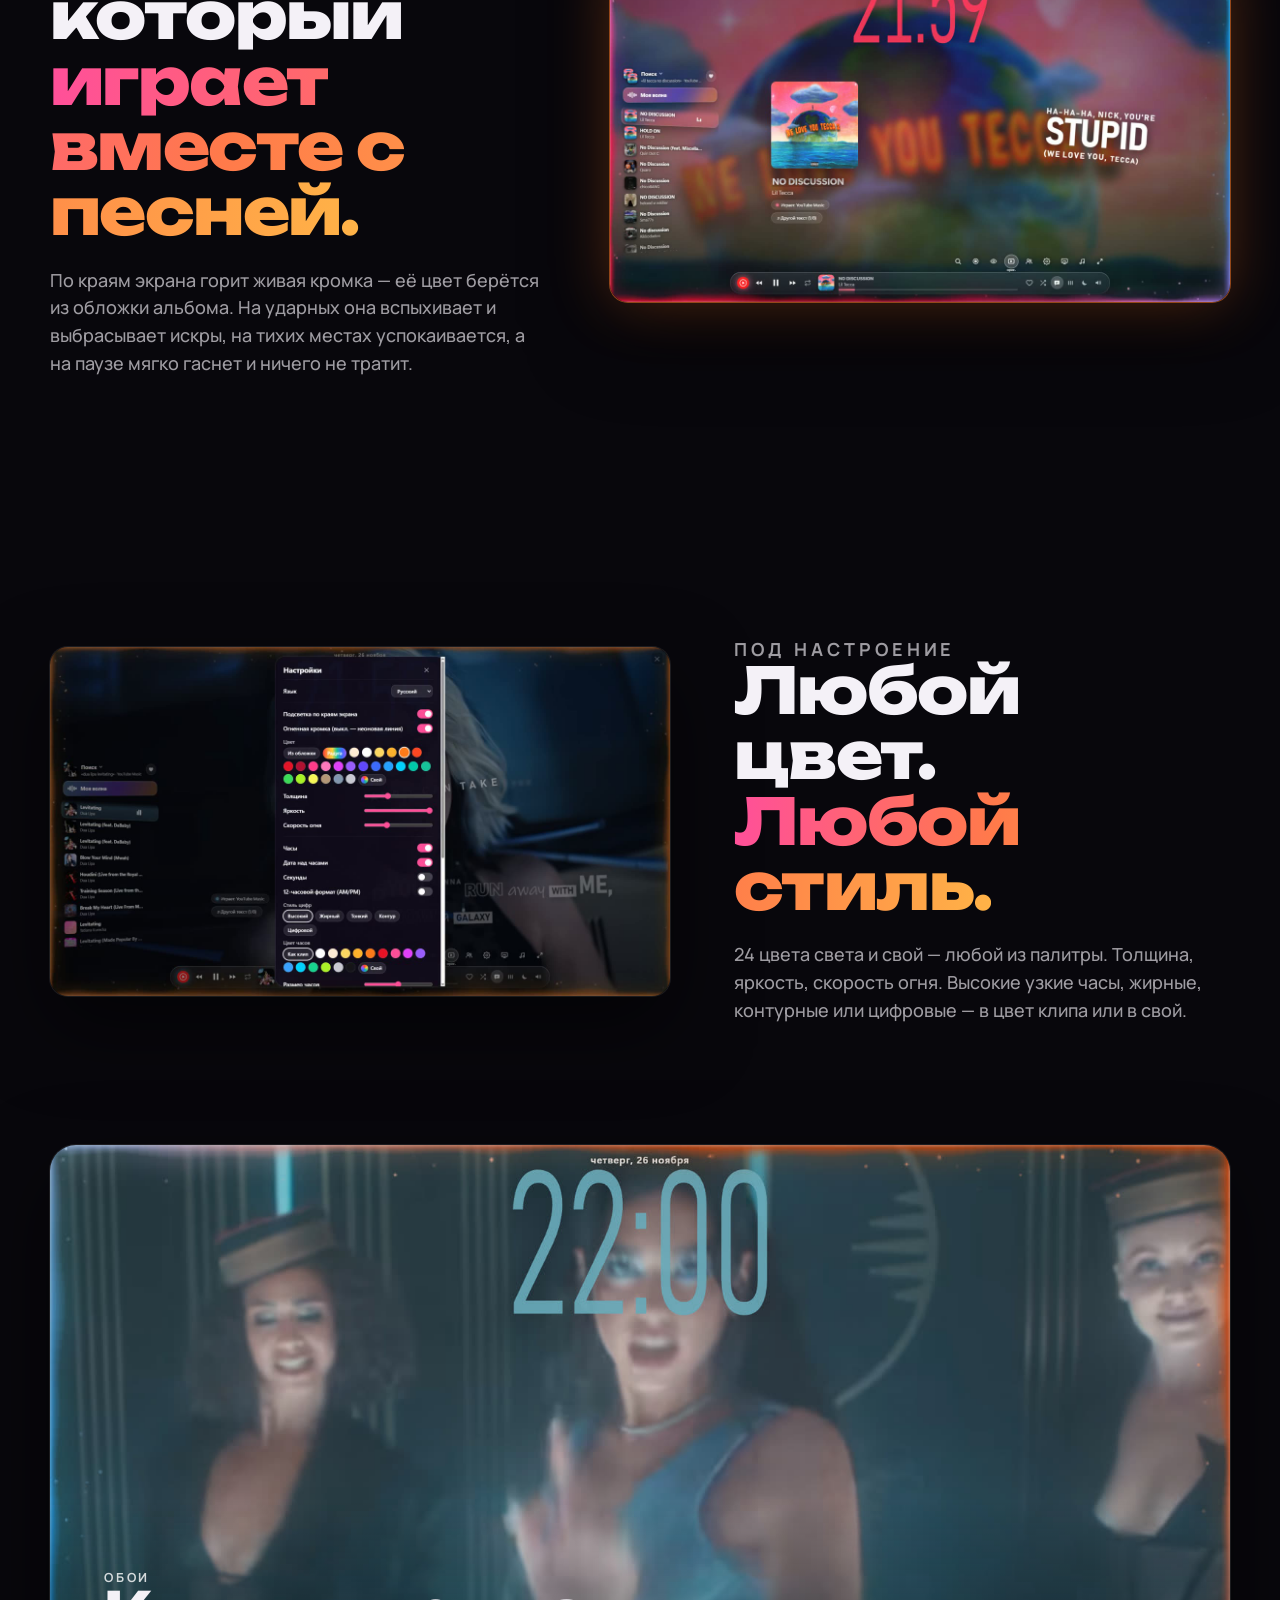
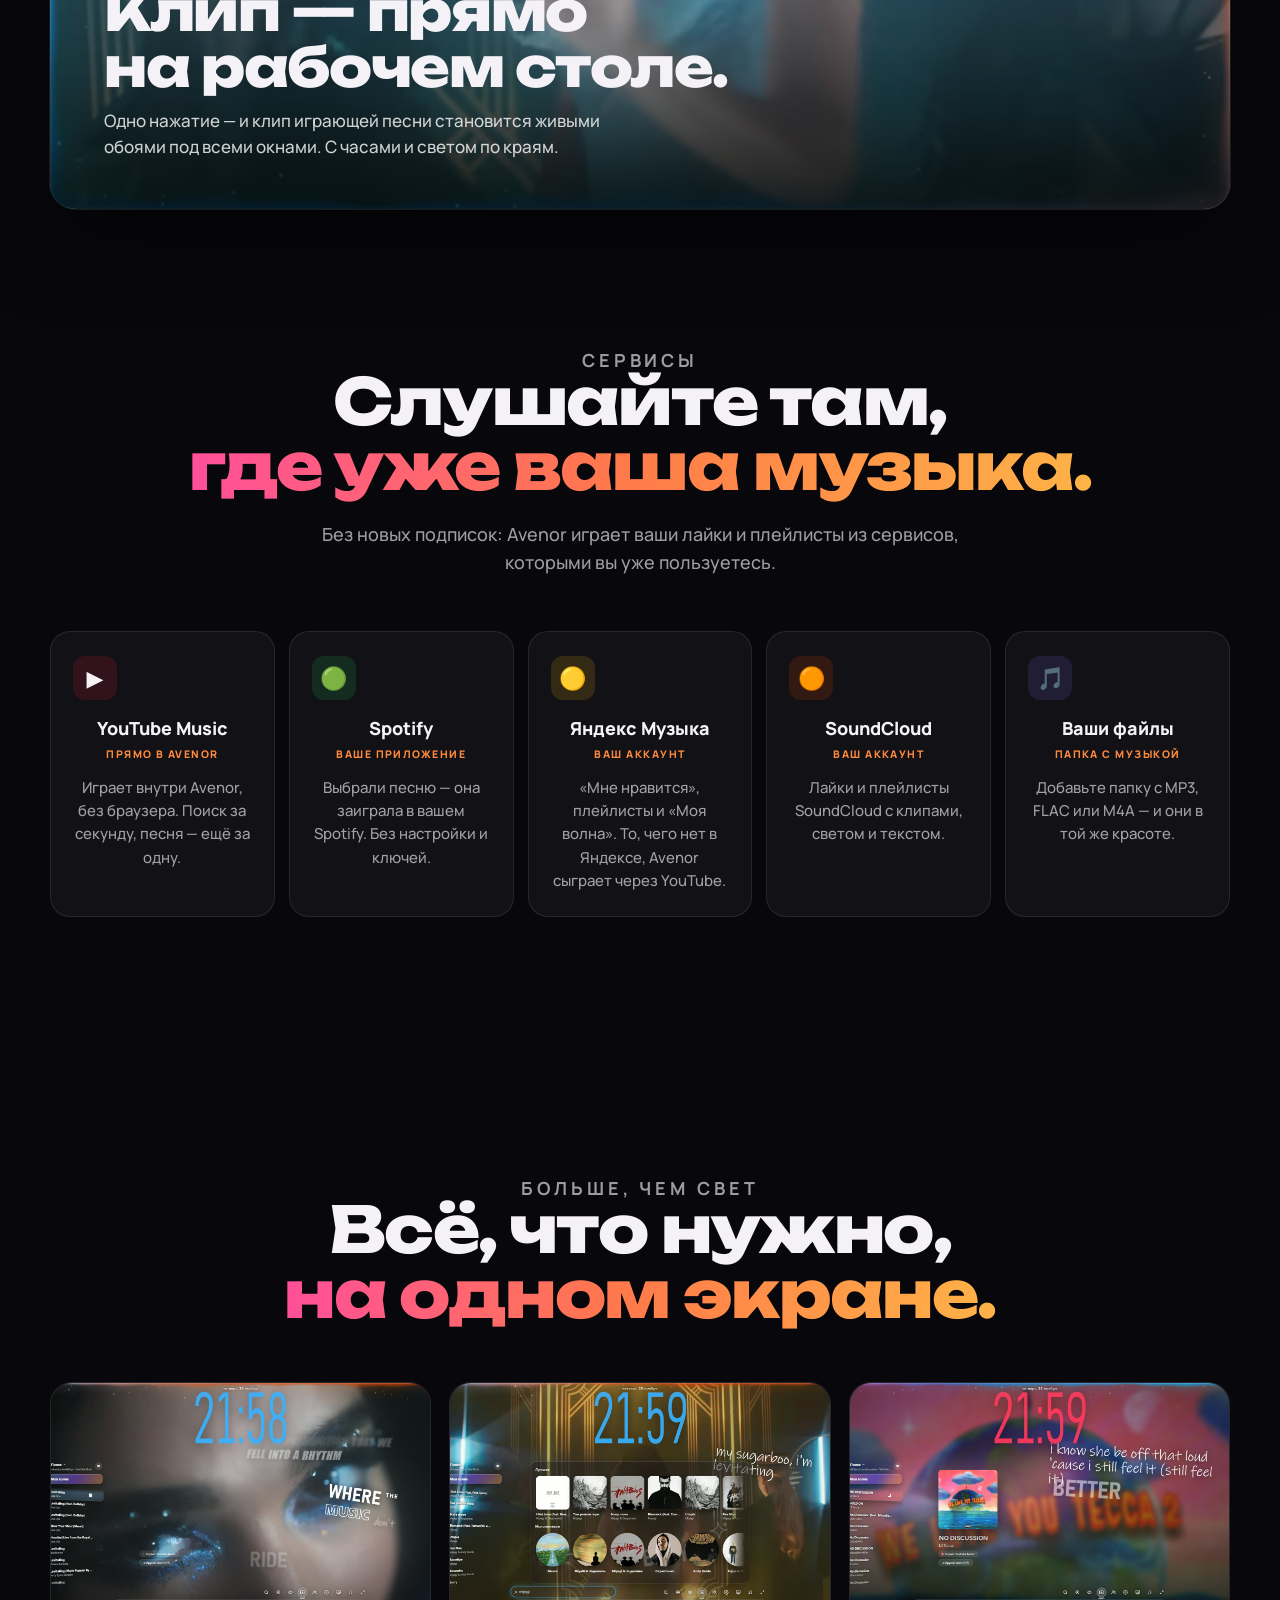
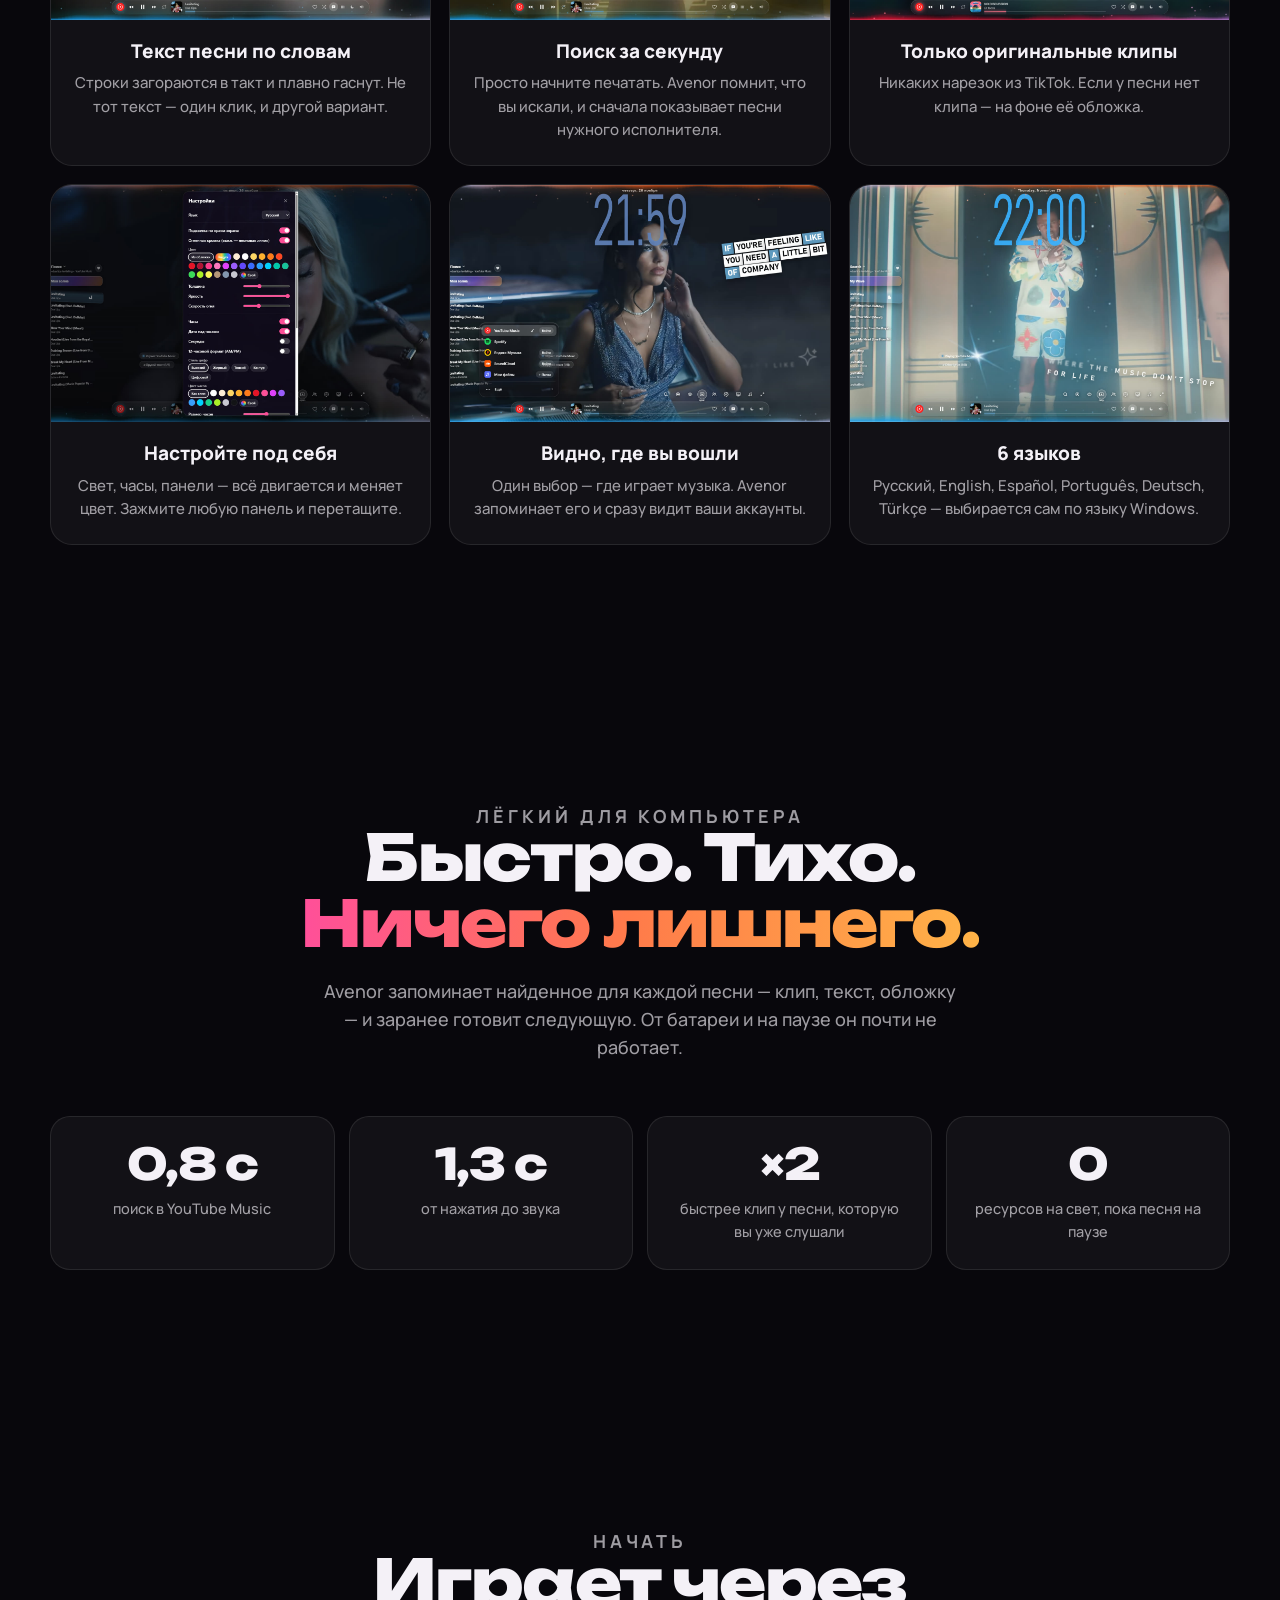
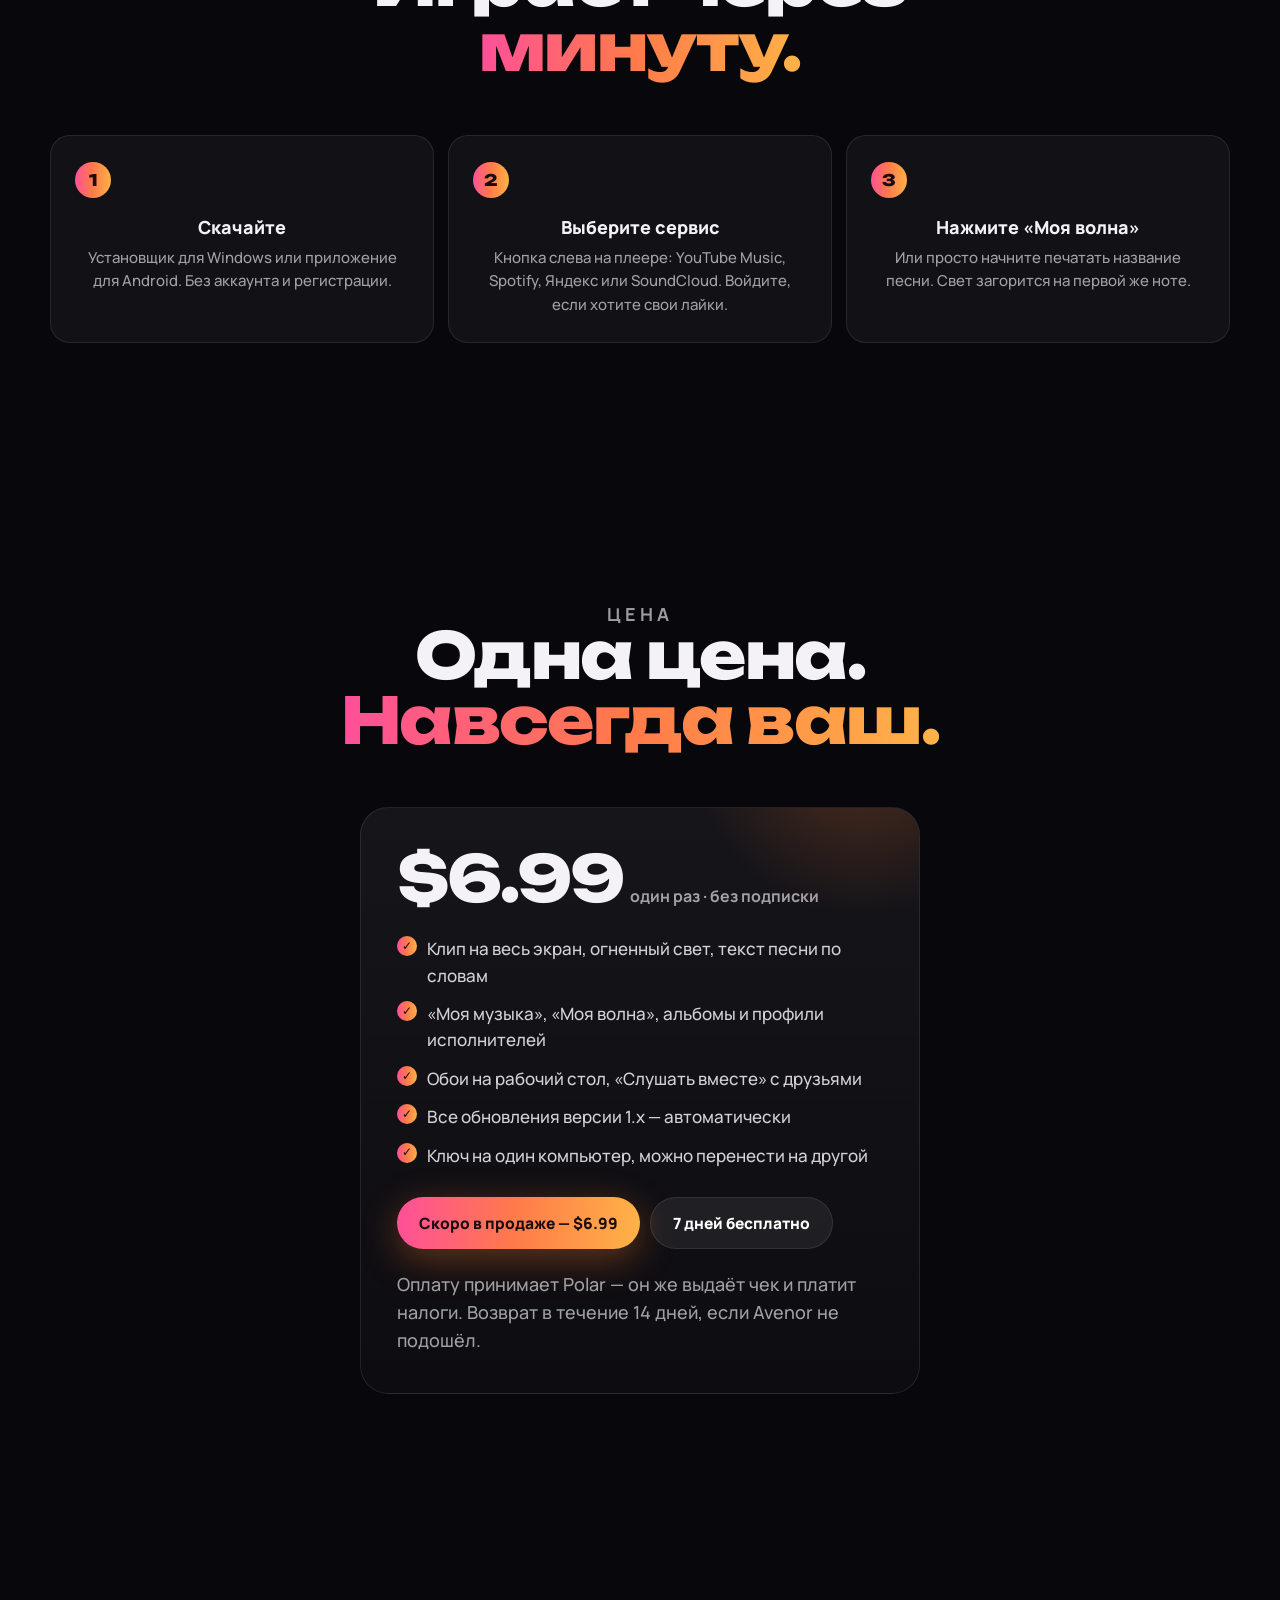
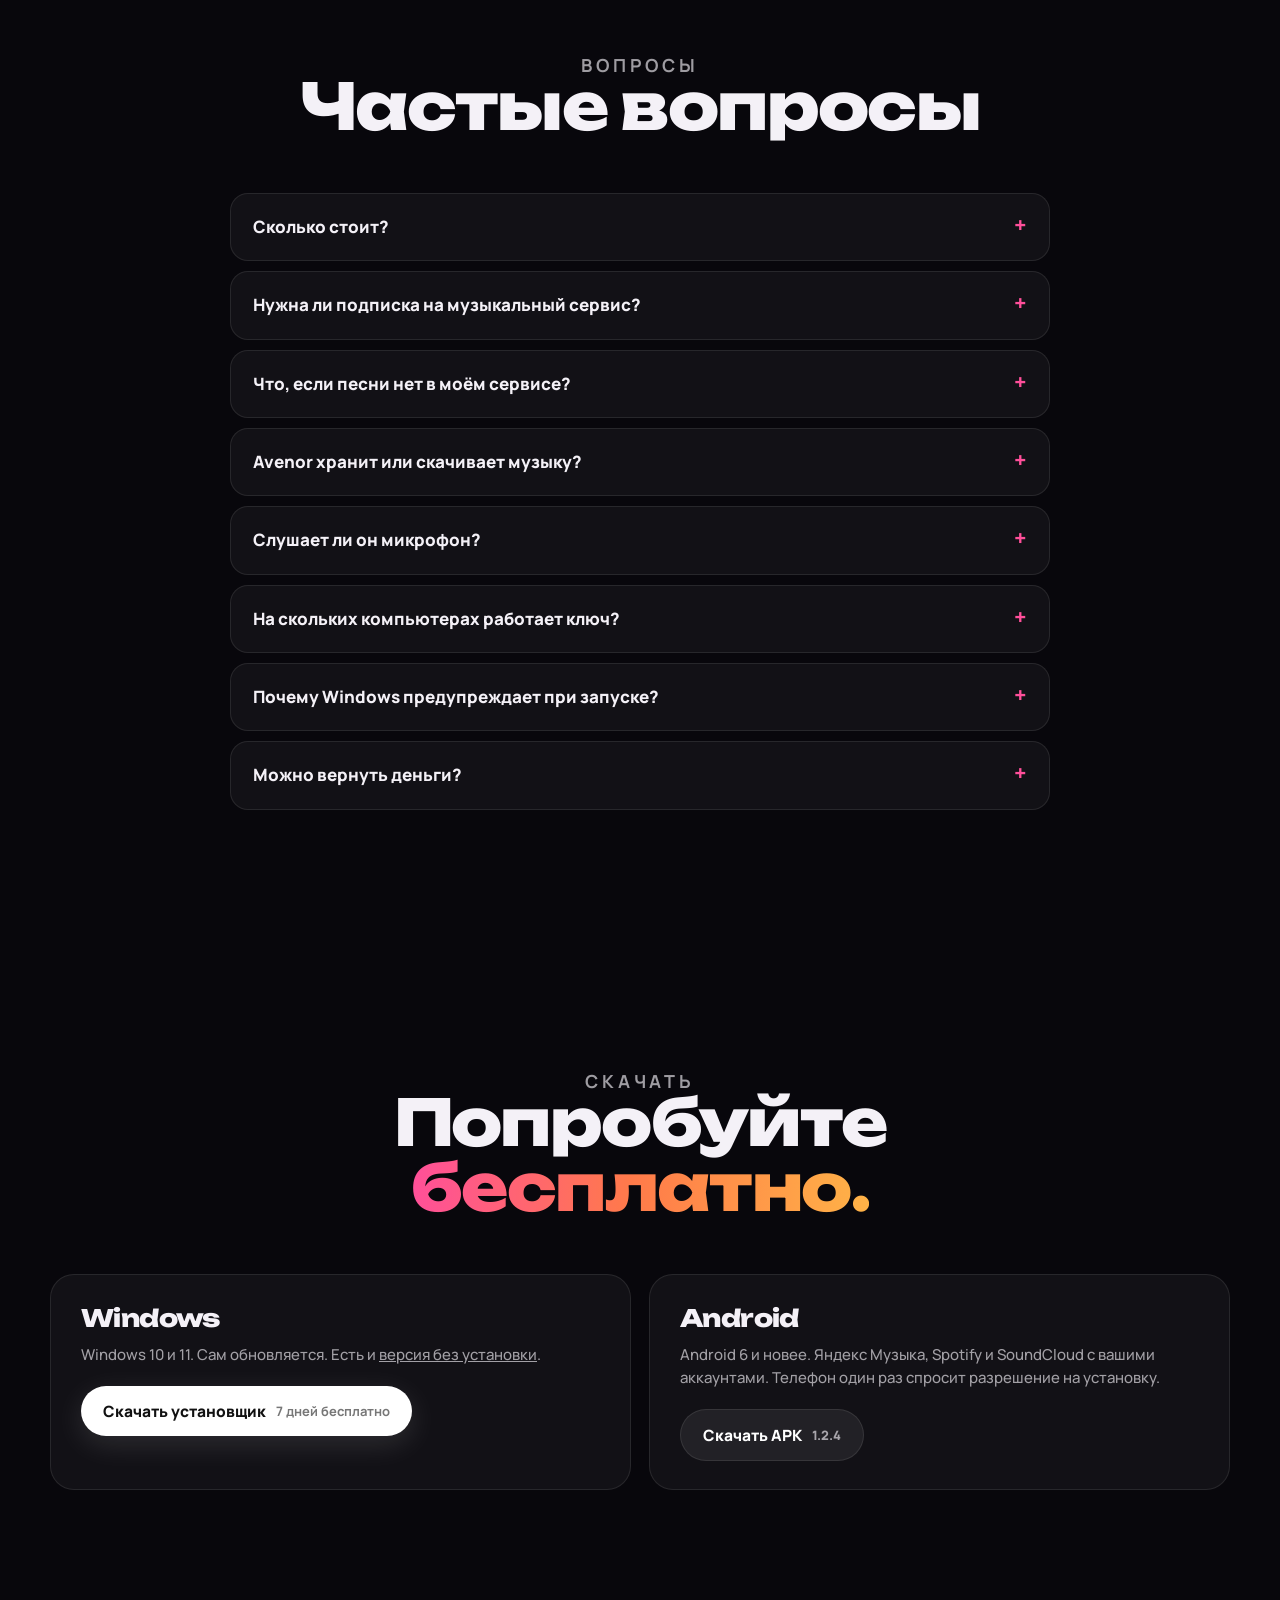
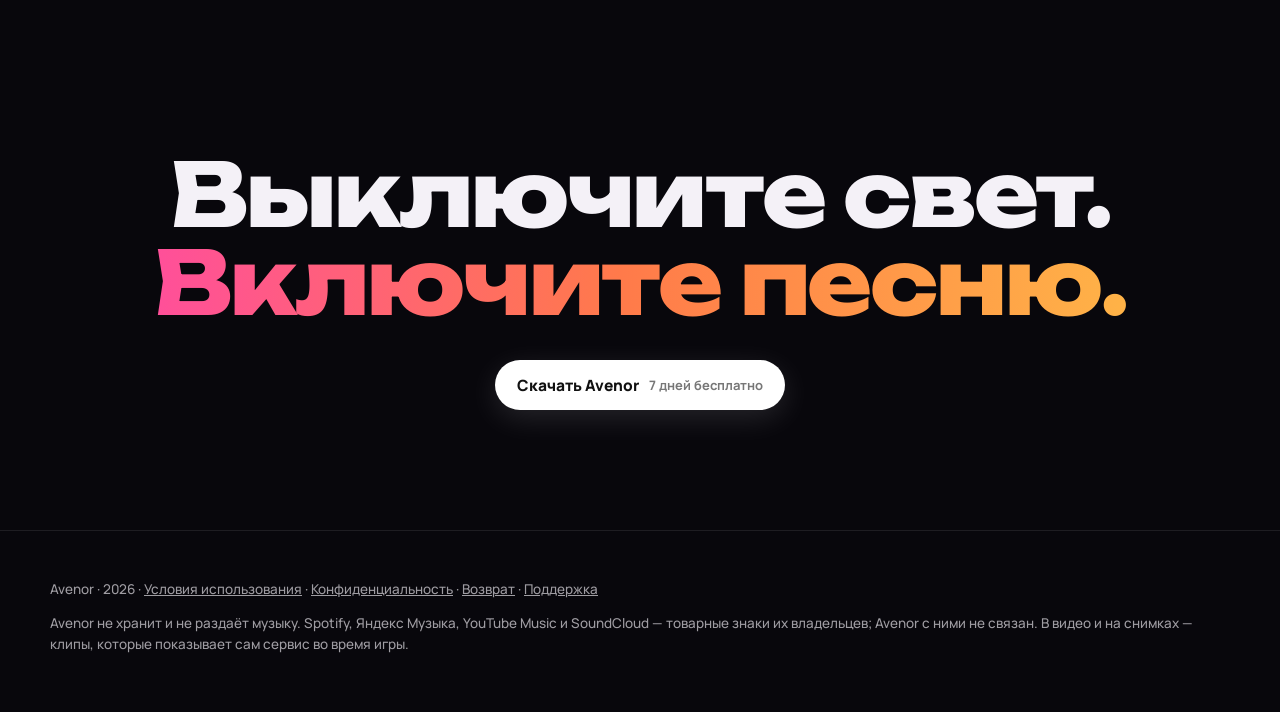
==== commit 54a9eba4: "Android button label 1.2.4 Co-Authored-By: Claude Opus 5.5 <noreply@anthropic.com>" ====
--- a/index.html
+++ b/index.html
@@ -338,7 +338,7 @@
       <div class="c rv" style="text-align:left">
         <h3>Android</h3>
         <p>Android 6 и новее. Яндекс Музыка, Spotify и SoundCloud с вашими аккаунтами. Телефон один раз спросит разрешение на установку.</p>
-        <a class="btn btn-ghost" href="https://github.com/damireng/avenor/releases/download/android-1.2.4/Avenor-Android.apk">Скачать APK <small style="color:var(--dim)">1.2.3</small></a>
+        <a class="btn btn-ghost" href="https://github.com/damireng/avenor/releases/download/android-1.2.4/Avenor-Android.apk">Скачать APK <small style="color:var(--dim)">1.2.4</small></a>
       </div>
     </div>
   </div>
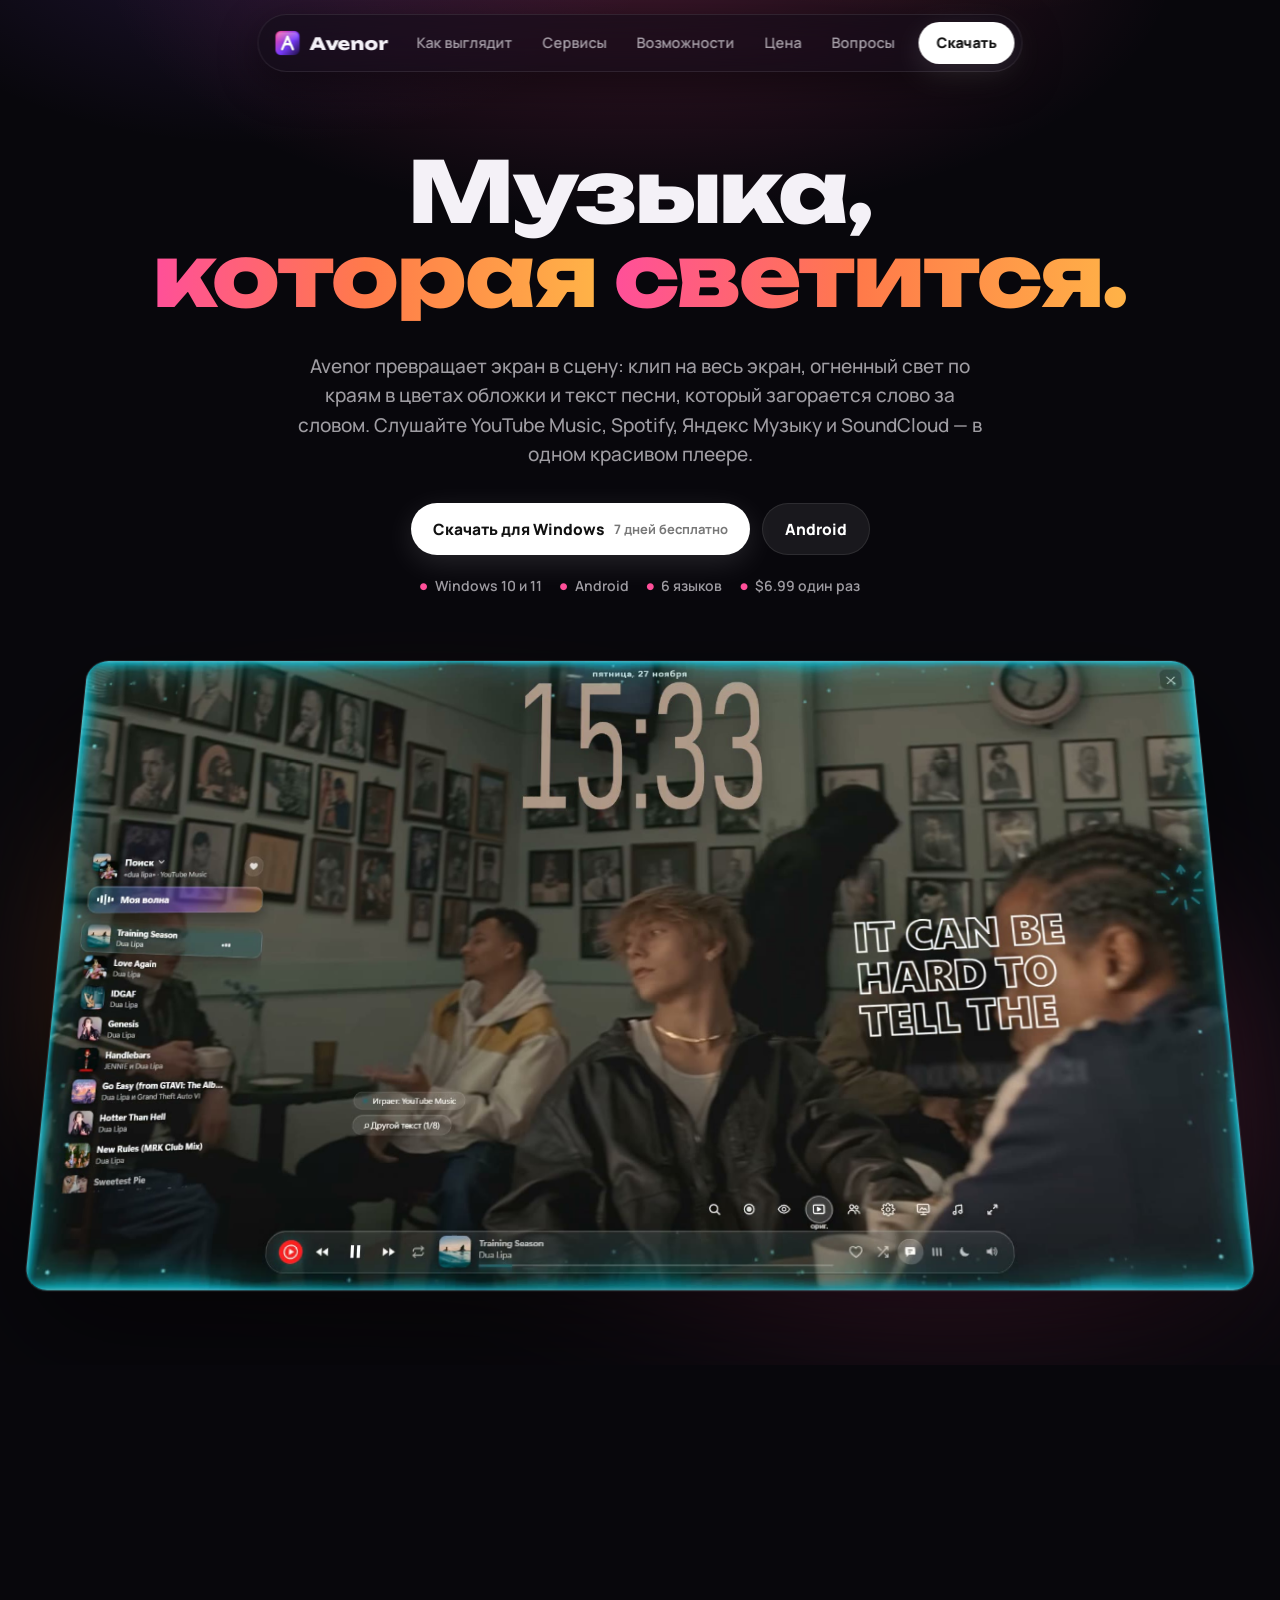
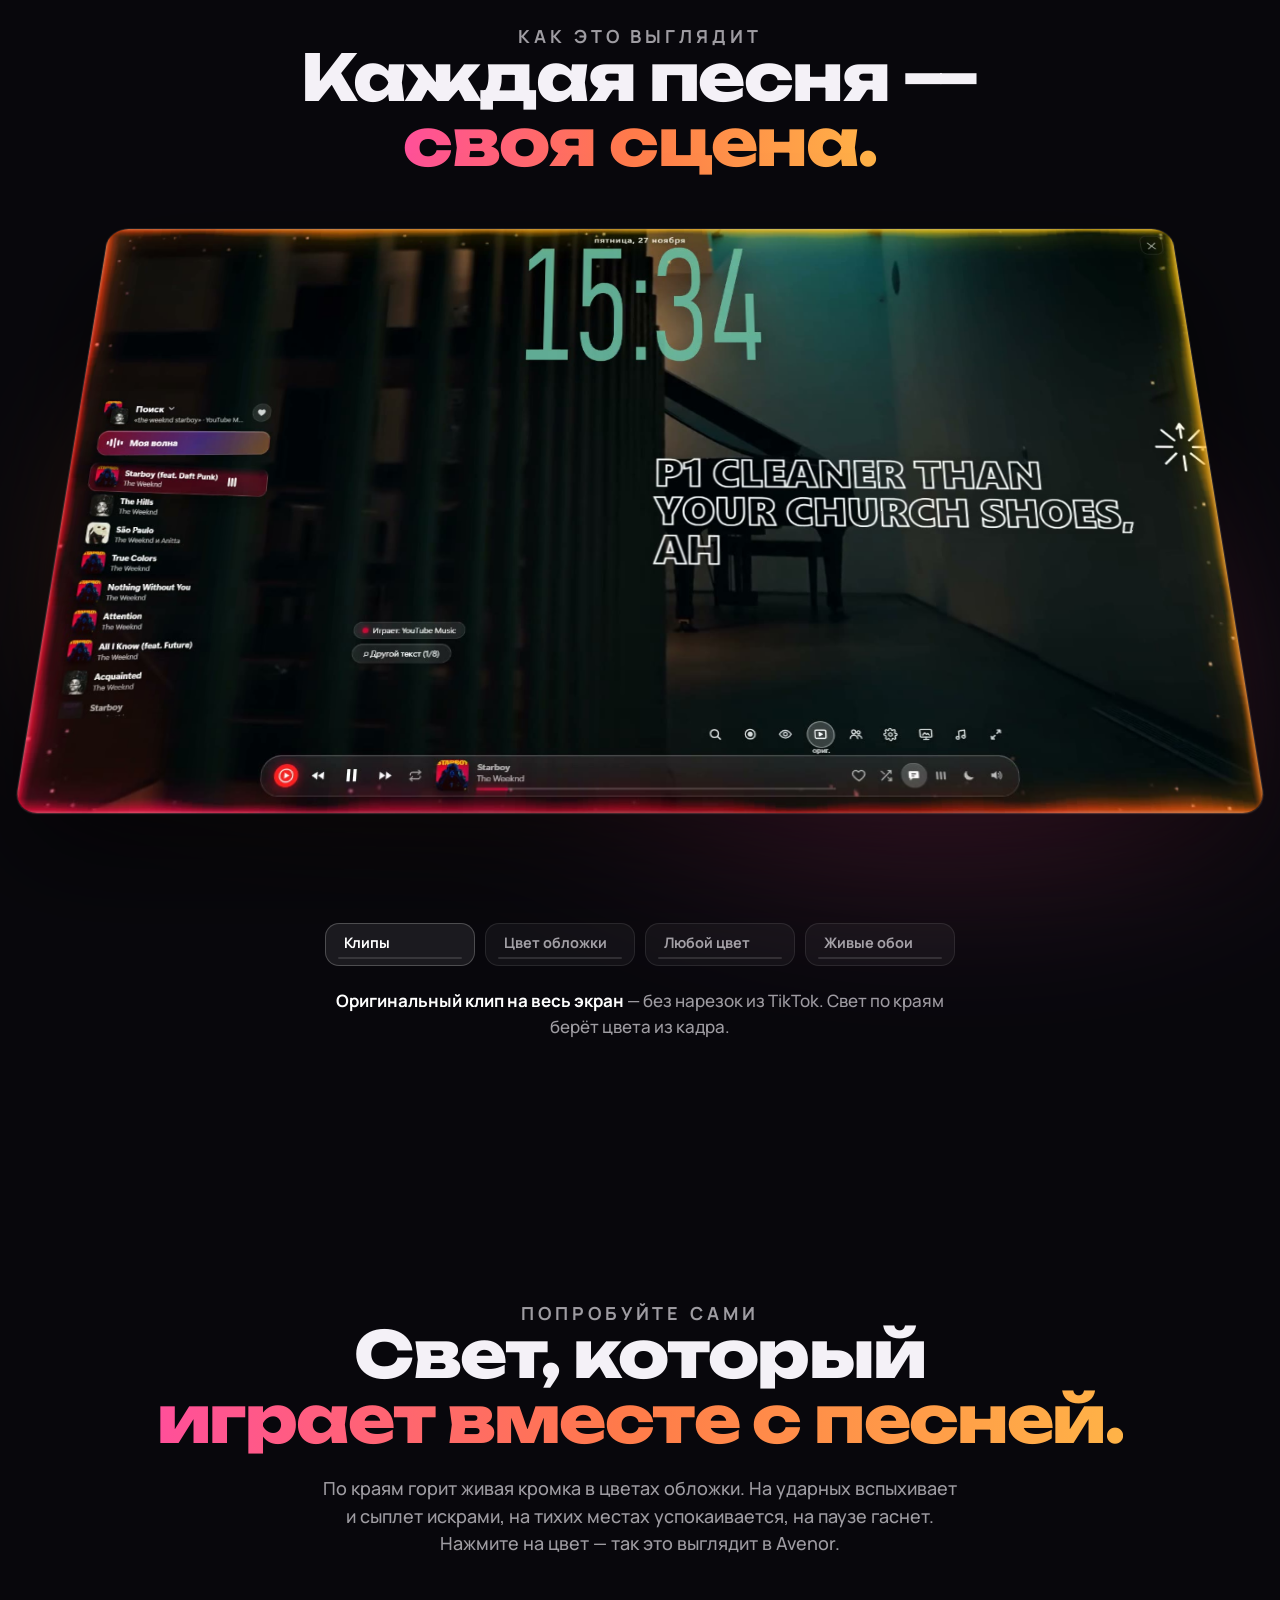
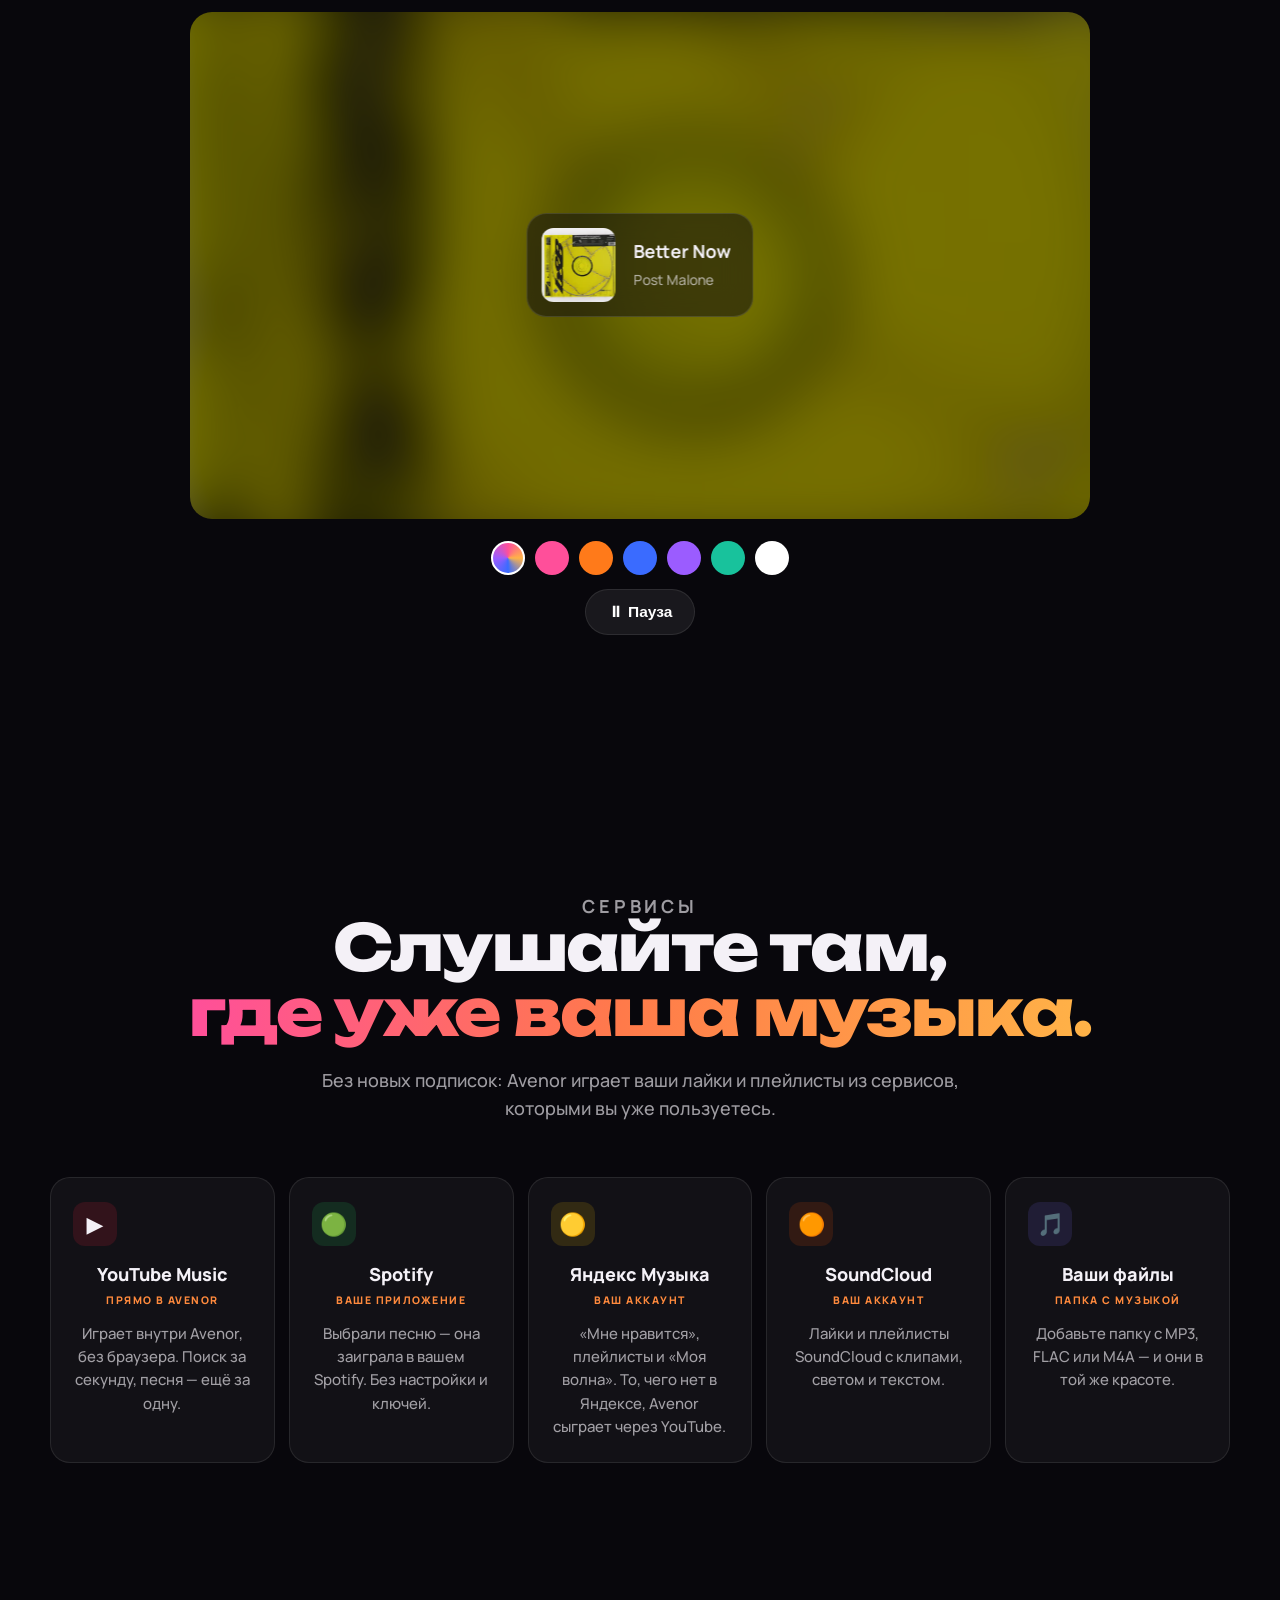
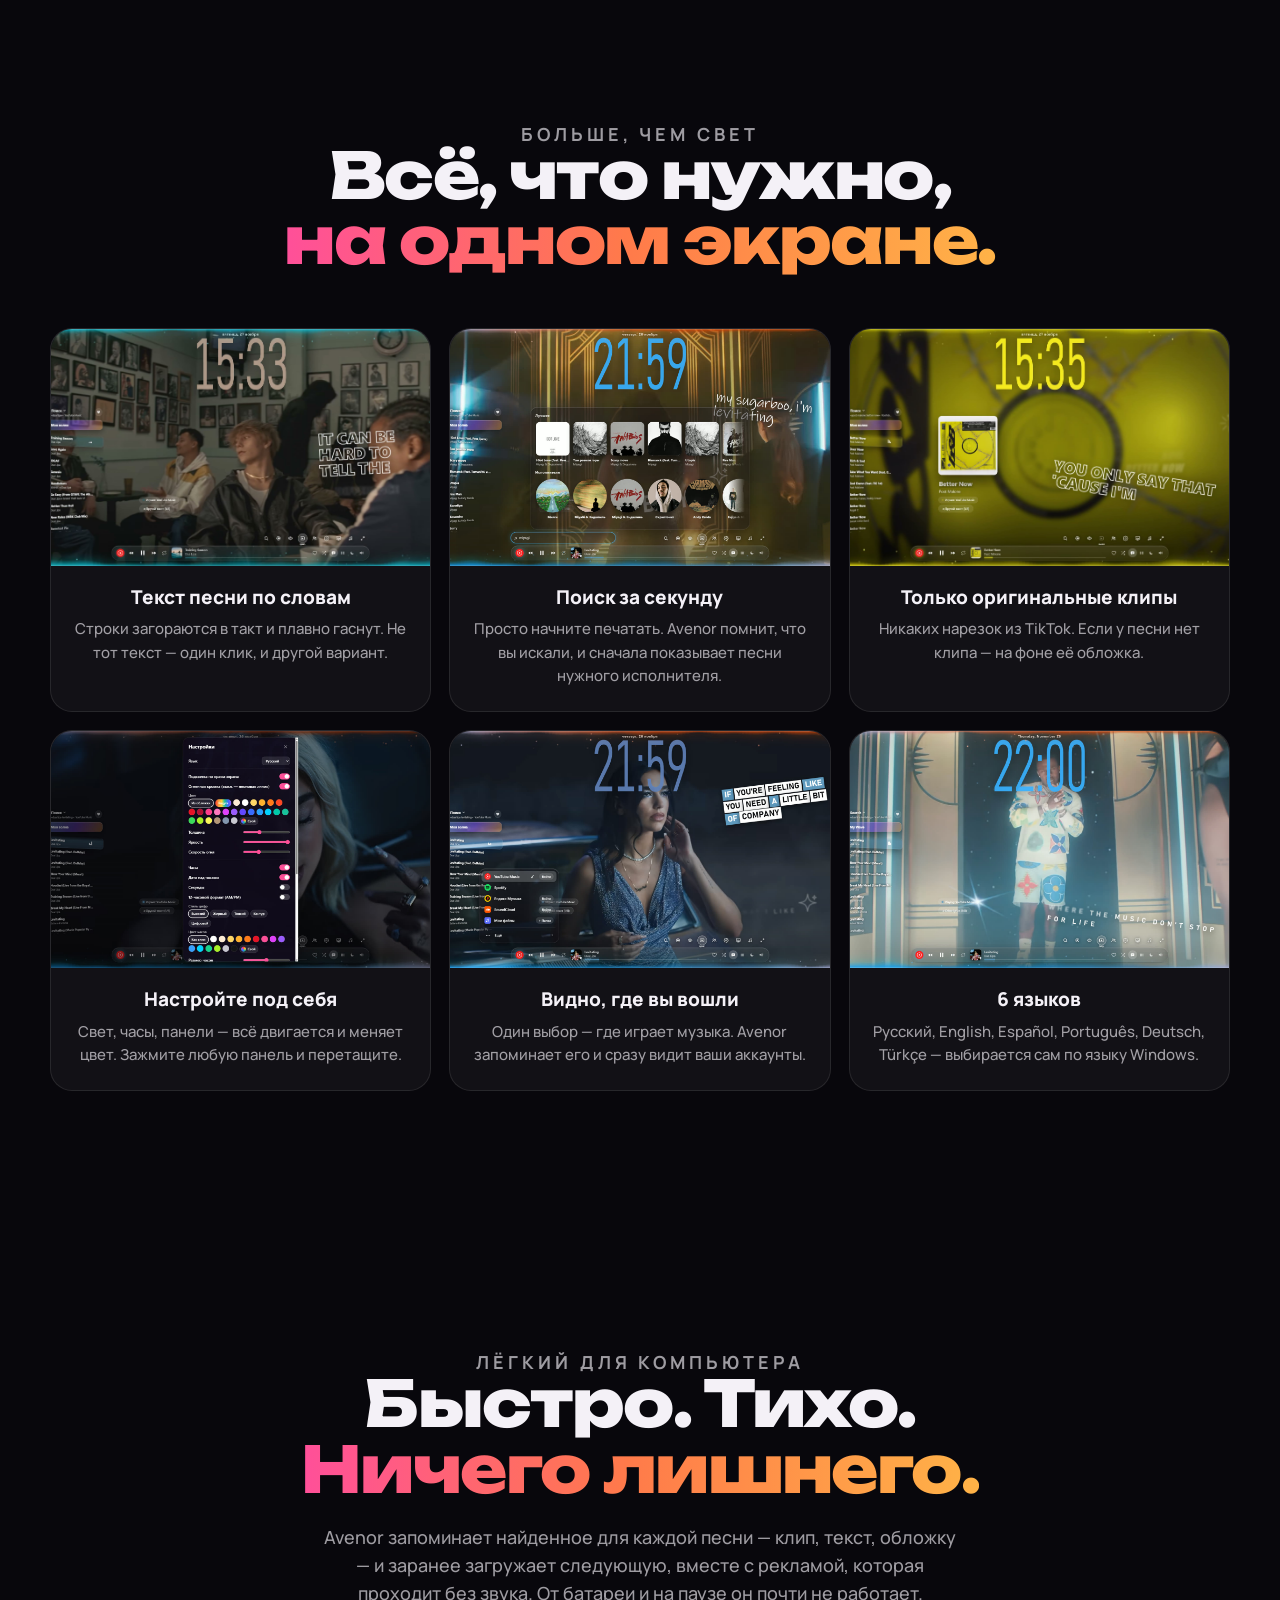
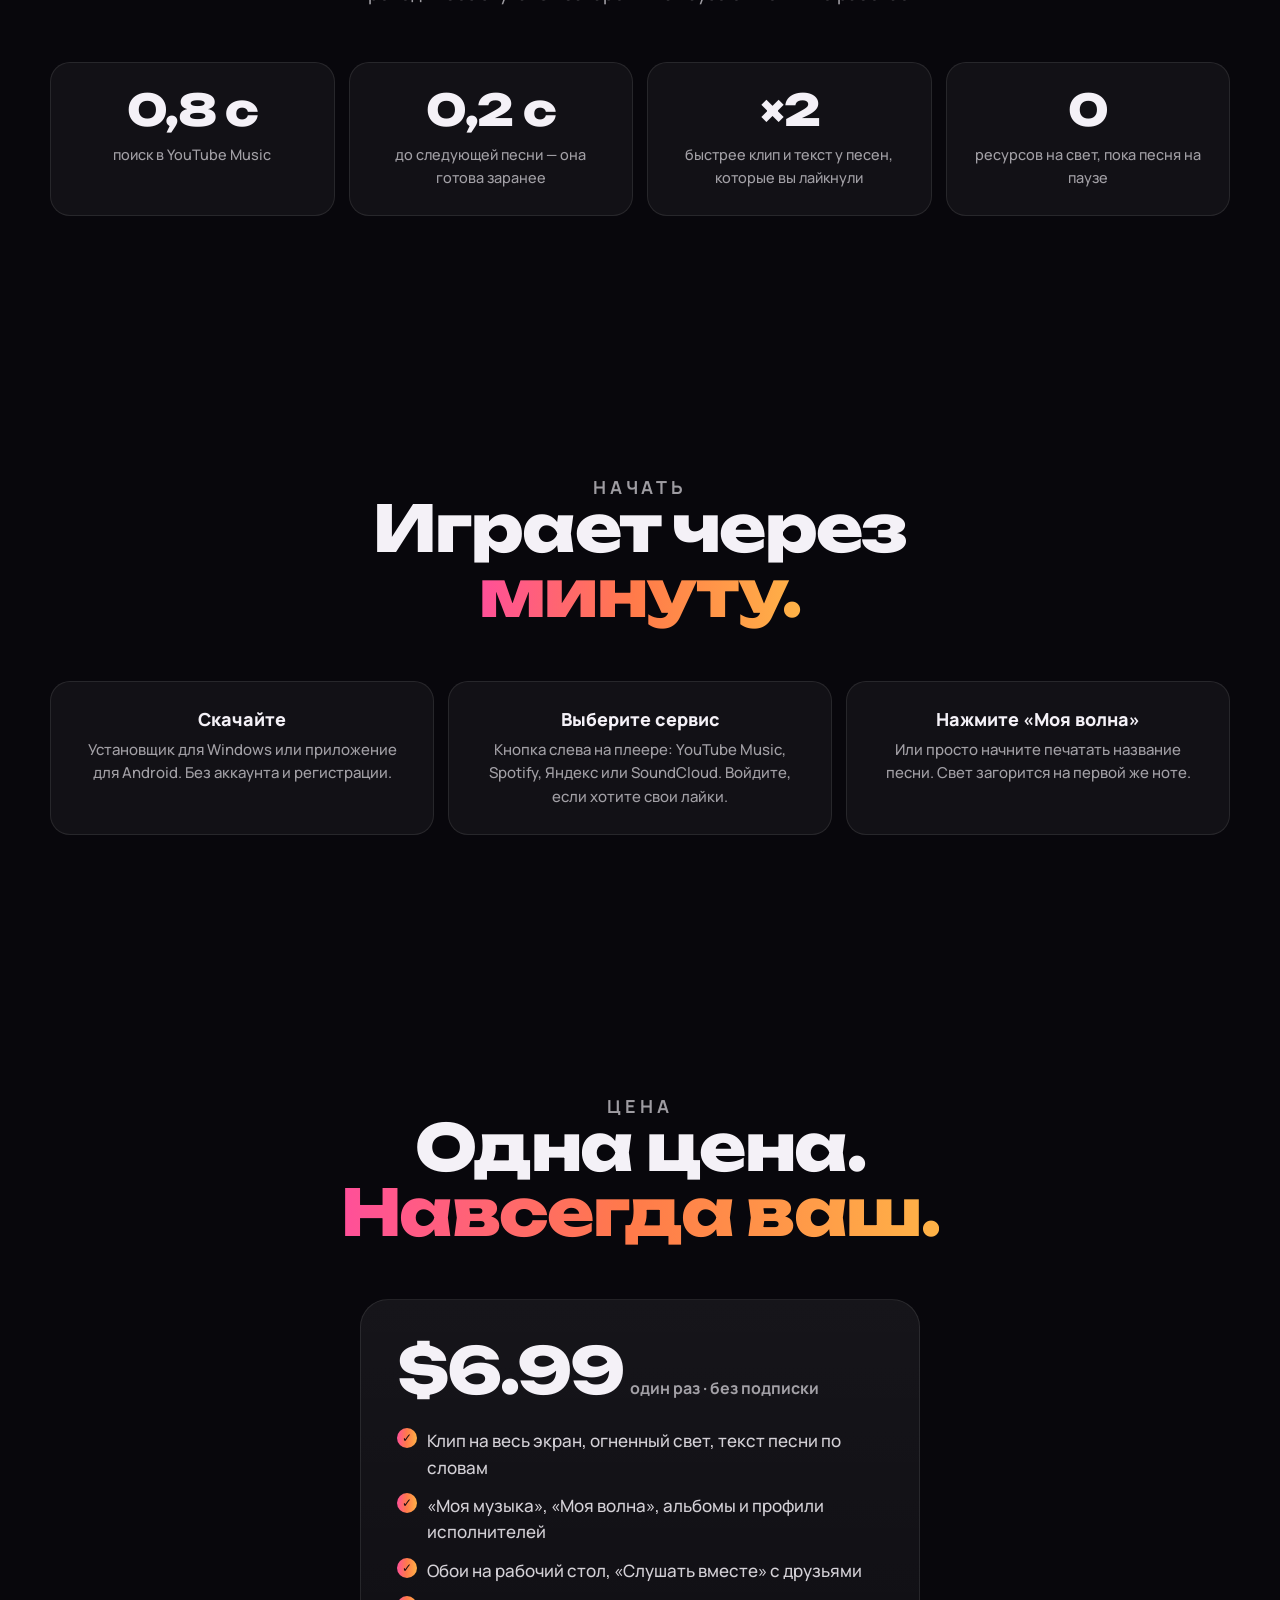
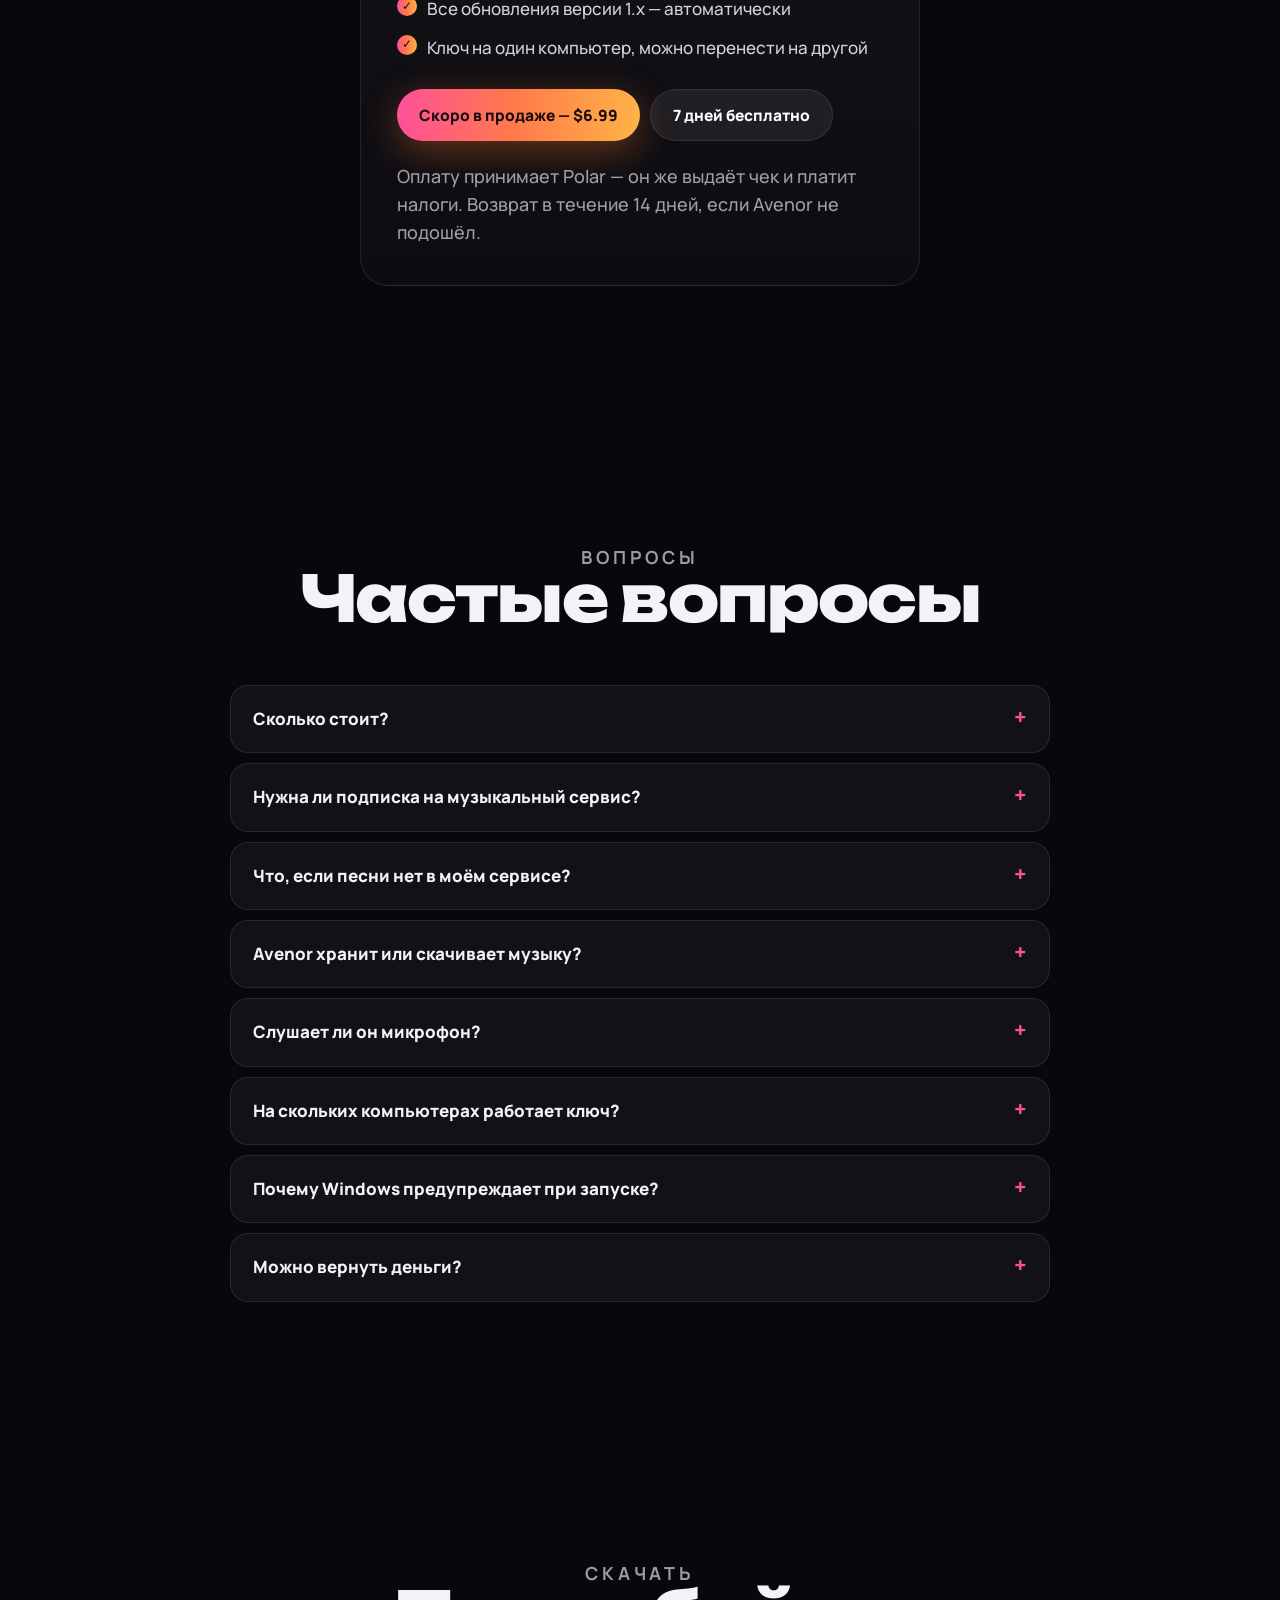
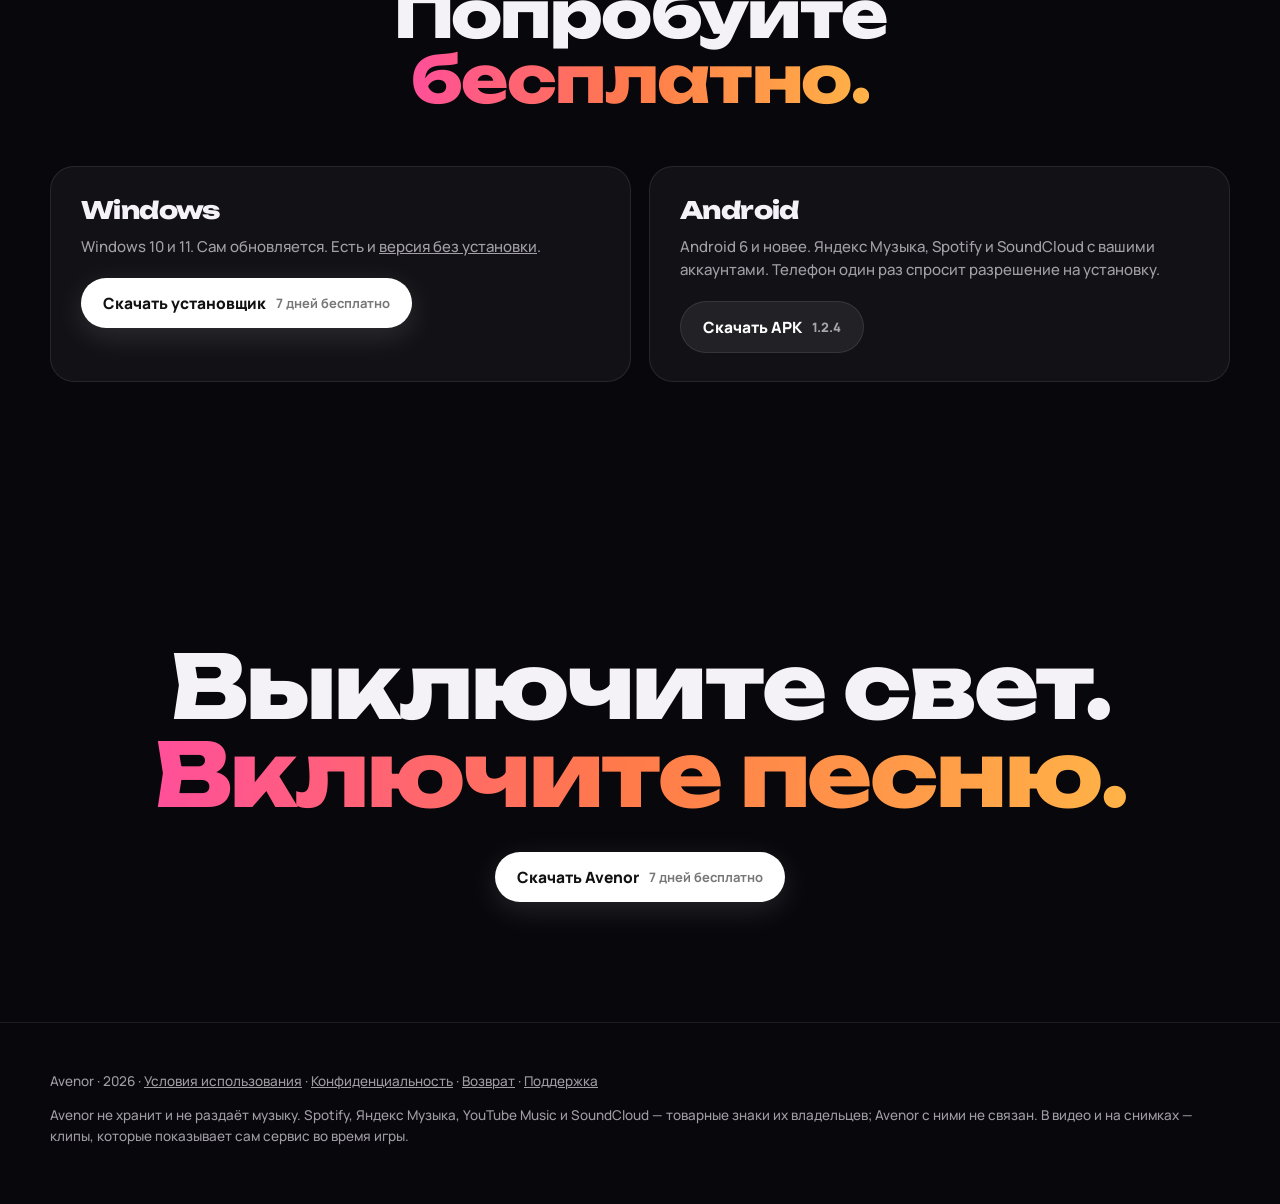
==== commit de20e807: "Site v2: 1080p videos, tilting screen with ambient light, scene reel, live light demo Co-Authored-By" ====
--- a/index.html
+++ b/index.html
@@ -8,7 +8,7 @@
 <link rel="icon" href="icon.png">
 <meta property="og:title" content="Avenor — музыка, которая светится">
 <meta property="og:description" content="Клип на весь экран, свет по краям в цветах обложки и текст песни по словам. YouTube Music, Spotify, Яндекс Музыка, SoundCloud.">
-<meta property="og:image" content="https://damireng.github.io/avenor/media/hero.jpg">
+<meta property="og:image" content="https://damireng.github.io/avenor/media/v-hero.jpg">
 <meta name="theme-color" content="#08070c">
 <link rel="preconnect" href="https://fonts.googleapis.com"><link rel="preconnect" href="https://fonts.gstatic.com" crossorigin>
 <link href="https://fonts.googleapis.com/css2?family=Unbounded:wght@400;600;800&family=Manrope:wght@400;500;600;700;800&display=swap" rel="stylesheet">
@@ -143,6 +143,56 @@
   .final h2 { font-size: clamp(40px, 7vw, 88px); line-height: 1; font-weight: 800; }
   footer { border-top: 1px solid var(--line); padding: 34px 0 44px; color: var(--dim); font-size: 13.5px; }
   footer a { color: var(--dim); }
+
+  /* ---------- v2: scroll progress, tilting screen, ambient light, film reel, live light demo ---------- */
+  .progress { position: fixed; left: 0; top: 0; height: 3px; width: 100%; z-index: 60; transform-origin: left; transform: scaleX(var(--p, 0)); background: var(--grad); pointer-events: none; }
+  .stage { position: relative; margin: 64px auto 0; width: min(1180px, 100%); perspective: 1600px; isolation: isolate; }
+  .stage .screen { margin: 0; transform-origin: 50% 0; transform: rotateX(var(--tilt, 0deg)) scale(var(--sc, 1)); will-change: transform; transition: box-shadow .8s;
+    box-shadow: 0 0 0 1px rgba(255,255,255,.1), 0 40px 120px rgba(0,0,0,.6); }
+  .stage .screen::after { display: none; }
+  /* the light around the screen takes the colors of what plays in it (like Avenor itself) */
+  .aura { position: absolute; inset: 4% -3% -6%; z-index: -1; border-radius: 40px; pointer-events: none; filter: blur(70px); opacity: .85;
+    background: radial-gradient(60% 60% at 30% 40%, rgb(var(--a1, 255 122 40) / .8), transparent 70%), radial-gradient(60% 60% at 75% 60%, rgb(var(--a2, 255 79 154) / .75), transparent 70%);
+    transition: background 1.2s ease; transform: rotateX(var(--tilt, 0deg)) scale(var(--sc, 1)); }
+  .reel { margin-top: 120px; }
+  .reel .stage { margin-top: 0; }
+  .reel .screen { aspect-ratio: 16 / 9; }
+  .reel .screen video { position: absolute; inset: 0; height: 100%; opacity: 0; transition: opacity .7s ease; }
+  .reel .screen video.on { opacity: 1; }
+  .tabs { display: flex; gap: 10px; justify-content: center; margin-top: 30px; flex-wrap: wrap; }
+  .tab { appearance: none; border: 1px solid var(--line); background: var(--card); color: var(--dim); font: 700 14.5px/1 Manrope, sans-serif; padding: 12px 18px 14px; border-radius: 14px; cursor: pointer;
+    min-width: 150px; text-align: left; position: relative; overflow: hidden; transition: color .25s, border-color .25s, background .25s; }
+  .tab:hover { color: #fff; }
+  .tab.on { color: #fff; border-color: rgba(255,255,255,.22); background: rgba(255,255,255,.08); }
+  .tab i { position: absolute; left: 12px; right: 12px; bottom: 6px; height: 2px; border-radius: 2px; background: rgba(255,255,255,.12); overflow: hidden; }
+  .tab i b { display: block; height: 100%; width: 100%; transform-origin: left; transform: scaleX(var(--t, 0)); background: var(--grad); }
+  .reel .cap { text-align: center; color: var(--dim); max-width: 640px; margin: 22px auto 0; min-height: 3.2em; transition: opacity .3s; }
+  .reel .cap b { color: #fff; }
+  /* live light demo */
+  .demo { position: relative; margin: 54px auto 0; width: min(900px, 100%); aspect-ratio: 16 / 9; border-radius: 22px; overflow: hidden; background: #07050b; }
+  .demo canvas { position: absolute; inset: 0; width: 100%; height: 100%; }
+  .demo .art { position: absolute; inset: 0; background: center / cover no-repeat; filter: blur(28px) brightness(.55) saturate(1.3); transform: scale(1.15); }
+  .demo .card { position: absolute; left: 50%; top: 50%; transform: translate(-50%, -50%); display: flex; align-items: center; gap: 18px; padding: 14px 22px 14px 14px; border-radius: 20px;
+    background: rgba(10,8,16,.5); border: 1px solid rgba(255,255,255,.12); backdrop-filter: blur(14px); -webkit-backdrop-filter: blur(14px); text-align: left; }
+  .demo .card img { width: 74px; height: 74px; border-radius: 12px; object-fit: cover; }
+  .demo .card b { display: block; font-size: 18px; white-space: nowrap; } .demo .card span { color: var(--dim); font-size: 14px; white-space: nowrap; }
+  .swatches { display: flex; gap: 10px; justify-content: center; margin-top: 22px; flex-wrap: wrap; }
+  .sw { width: 34px; height: 34px; border-radius: 50%; border: 2px solid transparent; cursor: pointer; padding: 0; transition: transform .2s, border-color .2s; }
+  .sw:hover { transform: scale(1.12); } .sw.on { border-color: #fff; }
+  .sw.auto { background: conic-gradient(#ff4f9a, #ffb347, #3a6bff, #9b5cff, #ff4f9a); }
+  .demo-row { display: flex; gap: 10px; justify-content: center; margin-top: 14px; }
+  /* cards light up under the cursor */
+  .spot { position: relative; }
+  .spot::before { content: ""; position: absolute; inset: 0; border-radius: inherit; pointer-events: none; opacity: 0; transition: opacity .3s;
+    background: radial-gradient(260px circle at var(--mx, 50%) var(--my, 50%), rgba(255,255,255,.09), transparent 60%); }
+  .spot:hover::before { opacity: 1; }
+  /* headline words rise one after another */
+  .hero h1 .w { display: inline-block; opacity: 0; transform: translateY(.5em); filter: blur(8px); animation: wordIn .9s cubic-bezier(.2,.7,.2,1) forwards; animation-delay: calc(var(--d) * 90ms + 100ms); }
+  @keyframes wordIn { to { opacity: 1; transform: none; filter: none; } }
+  /* (a word is its own box, so the gradient text is painted per word) */
+  .grad .w { background: var(--grad); -webkit-background-clip: text; background-clip: text; color: transparent; padding-bottom: .08em; }
+  @media (prefers-reduced-motion: reduce) { .hero h1 .w { animation: none; opacity: 1; transform: none; filter: none; } .stage .screen, .aura { transform: none !important; } }
+  @media (max-width: 600px) { .tab { min-width: 0; flex: 1 1 40%; font-size: 13.5px; } .reel { margin-top: 80px; } .demo .card img { width: 52px; height: 52px; } .demo .card { gap: 12px; padding: 10px 16px 10px 10px; } }
 
   /* reveal on scroll */
   .rv { opacity: 0; transform: translateY(26px); transition: opacity .9s cubic-bezier(.2,.7,.2,1), transform .9s cubic-bezier(.2,.7,.2,1); }
@@ -171,6 +221,7 @@
 </style>
 </head>
 <body>
+<div class="progress"></div>
 
 <nav class="nav">
   <a class="brand" href="#top"><img src="icon.png" alt="">Avenor</a>
@@ -191,42 +242,58 @@
       <a class="btn btn-ghost" href="#download">Android</a>
     </div>
     <div class="meta rv"><span>Windows 10 и 11</span><span>Android</span><span>6 языков</span><span>$6.99 один раз</span></div>
-    <div class="screen rv">
-      <video src="media/hero.mp4" poster="media/hero.jpg" autoplay muted loop playsinline preload="metadata"></video>
+    <div class="stage tilt rv">
+      <div class="aura"></div>
+      <div class="screen"><video src="media/v-hero.mp4" poster="media/v-hero.jpg" autoplay muted loop playsinline preload="metadata"></video></div>
     </div>
   </div>
 </header>
 
-<section id="look">
-  <div class="wrap split">
-    <div class="txt rv">
-      <p class="eyebrow">Как это выглядит</p>
-      <h2>Свет, который<br><span class="grad">играет вместе с песней.</span></h2>
-      <p>По краям экрана горит живая кромка — её цвет берётся из обложки альбома. На ударных она вспыхивает и выбрасывает искры, на тихих местах успокаивается, а на паузе мягко гаснет и ничего не тратит.</p>
-    </div>
-    <div class="media glow rv"><video src="media/glow.mp4" poster="media/glow.jpg" autoplay muted loop playsinline preload="none"></video></div>
-  </div>
-</section>
-
-<section>
-  <div class="wrap split rev">
-    <div class="txt rv">
-      <p class="eyebrow">Под настроение</p>
-      <h2>Любой цвет.<br><span class="grad">Любой стиль.</span></h2>
-      <p>24 цвета света и свой — любой из палитры. Толщина, яркость, скорость огня. Высокие узкие часы, жирные, контурные или цифровые — в цвет клипа или в свой.</p>
-    </div>
-    <div class="media rv"><video src="media/colors.mp4" poster="media/colors.jpg" autoplay muted loop playsinline preload="none"></video></div>
-  </div>
-</section>
-
-<section class="band">
+<section id="look" class="reel">
   <div class="wrap">
-    <div class="media rv"><img src="media/wallpaper.jpg" alt="Клип песни как обои рабочего стола" loading="lazy"></div>
-    <div class="over">
-      <p class="eyebrow">Обои</p>
-      <h2>Клип — прямо<br>на рабочем столе.</h2>
-      <p>Одно нажатие — и клип играющей песни становится живыми обоями под всеми окнами. С часами и светом по краям.</p>
-    </div>
+    <div class="center">
+      <p class="eyebrow rv">Как это выглядит</p>
+      <h2 class="rv">Каждая песня —<br><span class="grad">своя сцена.</span></h2>
+    </div>
+    <div class="stage rv" style="margin-top:54px">
+      <div class="aura"></div>
+      <div class="screen">
+        <video class="on" data-src="media/v-clip.mp4" poster="media/v-clip.jpg" muted playsinline preload="none"></video>
+        <video data-src="media/v-cover.mp4" poster="media/v-cover.jpg" muted playsinline preload="none"></video>
+        <video data-src="media/v-colors.mp4" poster="media/v-colors.jpg" muted playsinline preload="none"></video>
+        <video data-src="media/v-wallpaper.mp4" poster="media/v-wallpaper.jpg" muted playsinline preload="none"></video>
+      </div>
+    </div>
+    <div class="tabs rv">
+      <button class="tab on"><span>Клипы</span><i><b></b></i></button>
+      <button class="tab"><span>Цвет обложки</span><i><b></b></i></button>
+      <button class="tab"><span>Любой цвет</span><i><b></b></i></button>
+      <button class="tab"><span>Живые обои</span><i><b></b></i></button>
+    </div>
+    <p class="cap"></p>
+  </div>
+</section>
+
+<section id="light">
+  <div class="wrap center">
+    <p class="eyebrow rv">Попробуйте сами</p>
+    <h2 class="rv">Свет, который<br><span class="grad">играет вместе с песней.</span></h2>
+    <p class="rv">По краям горит живая кромка в цветах обложки. На ударных вспыхивает и сыплет искрами, на тихих местах успокаивается, на паузе гаснет. Нажмите на цвет — так это выглядит в Avenor.</p>
+    <div class="demo rv">
+      <div class="art" style="background-image:url(media/demo-cover.jpg)"></div>
+      <canvas></canvas>
+      <div class="card"><img src="media/demo-cover.jpg" alt=""><div><b>Better Now</b><span>Post Malone</span></div></div>
+    </div>
+    <div class="swatches rv">
+      <button class="sw auto on" data-c="auto" title="Из обложки"></button>
+      <button class="sw" data-c="255,79,154" style="background:#ff4f9a" title="Розовый"></button>
+      <button class="sw" data-c="255,122,26" style="background:#ff7a1a" title="Огонь"></button>
+      <button class="sw" data-c="58,107,255" style="background:#3a6bff" title="Синий"></button>
+      <button class="sw" data-c="155,92,255" style="background:#9b5cff" title="Фиолетовый"></button>
+      <button class="sw" data-c="24,194,156" style="background:#18c29c" title="Мята"></button>
+      <button class="sw" data-c="255,255,255" style="background:#fff" title="Белый"></button>
+    </div>
+    <div class="demo-row rv"><button class="btn btn-ghost" id="demoPlay">⏸ Пауза</button></div>
   </div>
 </section>
 
@@ -236,11 +303,11 @@
     <h2 class="rv">Слушайте там,<br><span class="grad">где уже ваша музыка.</span></h2>
     <p class="rv">Без новых подписок: Avenor играет ваши лайки и плейлисты из сервисов, которыми вы уже пользуетесь.</p>
     <div class="svc">
-      <div class="c rv"><div class="ic" style="background:#ff1f3d22">▶️</div><h3>YouTube Music</h3><span class="tag">Прямо в Avenor</span><p>Играет внутри Avenor, без браузера. Поиск за секунду, песня — ещё за одну.</p></div>
-      <div class="c rv"><div class="ic" style="background:#1ed76022">🟢</div><h3>Spotify</h3><span class="tag">Ваше приложение</span><p>Выбрали песню — она заиграла в вашем Spotify. Без настройки и ключей.</p></div>
-      <div class="c rv"><div class="ic" style="background:#ffcc0022">🟡</div><h3>Яндекс Музыка</h3><span class="tag">Ваш аккаунт</span><p>«Мне нравится», плейлисты и «Моя волна». То, чего нет в Яндексе, Avenor сыграет через YouTube.</p></div>
-      <div class="c rv"><div class="ic" style="background:#ff550022">🟠</div><h3>SoundCloud</h3><span class="tag">Ваш аккаунт</span><p>Лайки и плейлисты SoundCloud с клипами, светом и текстом.</p></div>
-      <div class="c rv"><div class="ic" style="background:#7b6cff22">🎵</div><h3>Ваши файлы</h3><span class="tag">Папка с музыкой</span><p>Добавьте папку с MP3, FLAC или M4A — и они в той же красоте.</p></div>
+      <div class="c rv spot"><div class="ic" style="background:#ff1f3d22">▶️</div><h3>YouTube Music</h3><span class="tag">Прямо в Avenor</span><p>Играет внутри Avenor, без браузера. Поиск за секунду, песня — ещё за одну.</p></div>
+      <div class="c rv spot"><div class="ic" style="background:#1ed76022">🟢</div><h3>Spotify</h3><span class="tag">Ваше приложение</span><p>Выбрали песню — она заиграла в вашем Spotify. Без настройки и ключей.</p></div>
+      <div class="c rv spot"><div class="ic" style="background:#ffcc0022">🟡</div><h3>Яндекс Музыка</h3><span class="tag">Ваш аккаунт</span><p>«Мне нравится», плейлисты и «Моя волна». То, чего нет в Яндексе, Avenor сыграет через YouTube.</p></div>
+      <div class="c rv spot"><div class="ic" style="background:#ff550022">🟠</div><h3>SoundCloud</h3><span class="tag">Ваш аккаунт</span><p>Лайки и плейлисты SoundCloud с клипами, светом и текстом.</p></div>
+      <div class="c rv spot"><div class="ic" style="background:#7b6cff22">🎵</div><h3>Ваши файлы</h3><span class="tag">Папка с музыкой</span><p>Добавьте папку с MP3, FLAC или M4A — и они в той же красоте.</p></div>
     </div>
   </div>
 </section>
@@ -250,12 +317,12 @@
     <p class="eyebrow rv">Больше, чем свет</p>
     <h2 class="rv">Всё, что нужно,<br><span class="grad">на одном экране.</span></h2>
     <div class="feats">
-      <div class="feat rv"><img src="media/clip.jpg" alt="" loading="lazy"><div class="b"><h3>Текст песни по словам</h3><p>Строки загораются в такт и плавно гаснут. Не тот текст — один клик, и другой вариант.</p></div></div>
-      <div class="feat rv"><img src="media/search.jpg" alt="" loading="lazy"><div class="b"><h3>Поиск за секунду</h3><p>Просто начните печатать. Avenor помнит, что вы искали, и сначала показывает песни нужного исполнителя.</p></div></div>
-      <div class="feat rv"><img src="media/cover.jpg" alt="" loading="lazy"><div class="b"><h3>Только оригинальные клипы</h3><p>Никаких нарезок из TikTok. Если у песни нет клипа — на фоне её обложка.</p></div></div>
-      <div class="feat rv"><img src="media/settings.jpg" alt="" loading="lazy"><div class="b"><h3>Настройте под себя</h3><p>Свет, часы, панели — всё двигается и меняет цвет. Зажмите любую панель и перетащите.</p></div></div>
-      <div class="feat rv"><img src="media/menu.jpg" alt="" loading="lazy"><div class="b"><h3>Видно, где вы вошли</h3><p>Один выбор — где играет музыка. Avenor запоминает его и сразу видит ваши аккаунты.</p></div></div>
-      <div class="feat rv"><img src="media/english.jpg" alt="" loading="lazy"><div class="b"><h3>6 языков</h3><p>Русский, English, Español, Português, Deutsch, Türkçe — выбирается сам по языку Windows.</p></div></div>
+      <div class="feat rv spot"><img src="media/v-hero.jpg" alt="" loading="lazy"><div class="b"><h3>Текст песни по словам</h3><p>Строки загораются в такт и плавно гаснут. Не тот текст — один клик, и другой вариант.</p></div></div>
+      <div class="feat rv spot"><img src="media/search.jpg" alt="" loading="lazy"><div class="b"><h3>Поиск за секунду</h3><p>Просто начните печатать. Avenor помнит, что вы искали, и сначала показывает песни нужного исполнителя.</p></div></div>
+      <div class="feat rv spot"><img src="media/v-cover.jpg" alt="" loading="lazy"><div class="b"><h3>Только оригинальные клипы</h3><p>Никаких нарезок из TikTok. Если у песни нет клипа — на фоне её обложка.</p></div></div>
+      <div class="feat rv spot"><img src="media/settings.jpg" alt="" loading="lazy"><div class="b"><h3>Настройте под себя</h3><p>Свет, часы, панели — всё двигается и меняет цвет. Зажмите любую панель и перетащите.</p></div></div>
+      <div class="feat rv spot"><img src="media/menu.jpg" alt="" loading="lazy"><div class="b"><h3>Видно, где вы вошли</h3><p>Один выбор — где играет музыка. Avenor запоминает его и сразу видит ваши аккаунты.</p></div></div>
+      <div class="feat rv spot"><img src="media/english.jpg" alt="" loading="lazy"><div class="b"><h3>6 языков</h3><p>Русский, English, Español, Português, Deutsch, Türkçe — выбирается сам по языку Windows.</p></div></div>
     </div>
   </div>
 </section>
@@ -264,12 +331,12 @@
   <div class="wrap center">
     <p class="eyebrow rv">Лёгкий для компьютера</p>
     <h2 class="rv">Быстро. Тихо.<br><span class="grad">Ничего лишнего.</span></h2>
-    <p class="rv">Avenor запоминает найденное для каждой песни — клип, текст, обложку — и заранее готовит следующую. От батареи и на паузе он почти не работает.</p>
+    <p class="rv">Avenor запоминает найденное для каждой песни — клип, текст, обложку — и заранее загружает следующую, вместе с рекламой, которая проходит без звука. От батареи и на паузе он почти не работает.</p>
     <div class="stats">
-      <div class="stat rv"><b>0,8&nbsp;с</b><span>поиск в YouTube Music</span></div>
-      <div class="stat rv"><b>1,3&nbsp;с</b><span>от нажатия до звука</span></div>
-      <div class="stat rv"><b>×2</b><span>быстрее клип у песни, которую вы уже слушали</span></div>
-      <div class="stat rv"><b>0</b><span>ресурсов на свет, пока песня на паузе</span></div>
+      <div class="stat rv spot"><b>0,8&nbsp;с</b><span>поиск в YouTube Music</span></div>
+      <div class="stat rv spot"><b>0,2&nbsp;с</b><span>до следующей песни — она готова заранее</span></div>
+      <div class="stat rv spot"><b>×2</b><span>быстрее клип и текст у песен, которые вы лайкнули</span></div>
+      <div class="stat rv spot"><b>0</b><span>ресурсов на свет, пока песня на паузе</span></div>
     </div>
   </div>
 </section>
@@ -279,9 +346,9 @@
     <p class="eyebrow rv">Начать</p>
     <h2 class="rv">Играет через<br><span class="grad">минуту.</span></h2>
     <div class="steps">
-      <div class="step rv"><h3>Скачайте</h3><p>Установщик для Windows или приложение для Android. Без аккаунта и регистрации.</p></div>
-      <div class="step rv"><h3>Выберите сервис</h3><p>Кнопка слева на плеере: YouTube Music, Spotify, Яндекс или SoundCloud. Войдите, если хотите свои лайки.</p></div>
-      <div class="step rv"><h3>Нажмите «Моя волна»</h3><p>Или просто начните печатать название песни. Свет загорится на первой же ноте.</p></div>
+      <div class="step rv spot"><h3>Скачайте</h3><p>Установщик для Windows или приложение для Android. Без аккаунта и регистрации.</p></div>
+      <div class="step rv spot"><h3>Выберите сервис</h3><p>Кнопка слева на плеере: YouTube Music, Spotify, Яндекс или SoundCloud. Войдите, если хотите свои лайки.</p></div>
+      <div class="step rv spot"><h3>Нажмите «Моя волна»</h3><p>Или просто начните печатать название песни. Свет загорится на первой же ноте.</p></div>
     </div>
   </div>
 </section>
@@ -290,7 +357,7 @@
   <div class="wrap center">
     <p class="eyebrow rv">Цена</p>
     <h2 class="rv">Одна цена.<br><span class="grad">Навсегда ваш.</span></h2>
-    <div class="price rv">
+    <div class="price rv spot">
       <div class="amt">$6.99<small>один раз · без подписки</small></div>
       <ul>
         <li>Клип на весь экран, огненный свет, текст песни по словам</li>
@@ -330,12 +397,12 @@
     <p class="eyebrow rv">Скачать</p>
     <h2 class="rv">Попробуйте<br><span class="grad">бесплатно.</span></h2>
     <div class="dl">
-      <div class="c rv" style="text-align:left">
+      <div class="c rv spot" style="text-align:left">
         <h3>Windows</h3>
         <p>Windows 10 и 11. Сам обновляется. Есть и <a href="https://github.com/damireng/avenor/releases/latest/download/Avenor.exe">версия без установки</a>.</p>
         <a class="btn btn-white" href="https://github.com/damireng/avenor/releases/latest/download/Avenor-Setup.exe">Скачать установщик <small>7 дней бесплатно</small></a>
       </div>
-      <div class="c rv" style="text-align:left">
+      <div class="c rv spot" style="text-align:left">
         <h3>Android</h3>
         <p>Android 6 и новее. Яндекс Музыка, Spotify и SoundCloud с вашими аккаунтами. Телефон один раз спросит разрешение на установку.</p>
         <a class="btn btn-ghost" href="https://github.com/damireng/avenor/releases/download/android-1.2.4/Avenor-Android.apk">Скачать APK <small style="color:var(--dim)">1.2.4</small></a>
@@ -368,9 +435,114 @@
   // fade sections in as they scroll into view
   const io = new IntersectionObserver(es => es.forEach(e => { if (e.isIntersecting) { e.target.classList.add('in'); io.unobserve(e.target); } }), { threshold: .12 });
   document.querySelectorAll('.rv').forEach(el => io.observe(el));
-  // videos play only while on screen (saves battery and data)
-  const vo = new IntersectionObserver(es => es.forEach(e => { const v = e.target; if (e.isIntersecting) { v.play().catch(() => {}); } else v.pause(); }), { threshold: .2 });
+  const still = matchMedia('(prefers-reduced-motion: reduce)').matches;
+
+  // headline: words rise one after another
+  document.querySelectorAll('.hero h1').forEach(h => {
+    let d = 0;
+    const walk = n => { for (const c of [...n.childNodes]) {
+      if (c.nodeType === 3) { const f = document.createDocumentFragment(); c.textContent.split(/(\s+)/).forEach(w => { if (!w) return; if (/^\s+$/.test(w)) f.append(w); else { const s = document.createElement('span'); s.className = 'w'; s.style.setProperty('--d', d++); s.textContent = w; f.append(s); } }); c.replaceWith(f); }
+      else if (c.nodeType === 1 && c.tagName !== 'BR') walk(c); } };
+    h.classList.remove('rv'); h.classList.add('in'); walk(h);
+  });
+
+  // scroll: progress bar on top; the screens lie back in 3D and straighten up as they come into view
+  const bar = document.querySelector('.progress'), stages = [...document.querySelectorAll('.stage')];
+  let ticking = false;
+  const onScroll = () => {
+    ticking = false;
+    const h = document.documentElement; bar.style.setProperty('--p', (h.scrollTop / Math.max(1, h.scrollHeight - innerHeight)).toFixed(4));
+    if (still) return;
+    for (const s of stages) {
+      const r = s.getBoundingClientRect(), p = Math.min(1, Math.max(0, (innerHeight - r.top) / (innerHeight * .75)));
+      s.style.setProperty('--tilt', (24 * (1 - p)).toFixed(2) + 'deg'); s.style.setProperty('--sc', (.9 + .1 * p).toFixed(4));
+    }
+  };
+  addEventListener('scroll', () => { if (!ticking) { ticking = true; requestAnimationFrame(onScroll); } }, { passive: true });
+  addEventListener('resize', onScroll); onScroll();
+
+  // the light around a screen takes the two strongest colors of the video playing in it
+  const cv = document.createElement('canvas'); cv.width = 16; cv.height = 9; const cx = cv.getContext('2d', { willReadFrequently: true });
+  const tint = (stage, v) => {
+    if (!v || v.readyState < 2 || v.paused) return;
+    try { cx.drawImage(v, 0, 0, 16, 9); } catch { return; }
+    const d = cx.getImageData(0, 0, 16, 9).data, side = (x0, x1) => { let r = 0, g = 0, b = 0, n = 0;
+      for (let y = 0; y < 9; y++) for (let x = x0; x < x1; x++) { const i = (y * 16 + x) * 4, m = Math.max(d[i], d[i + 1], d[i + 2]); const w = 1 + m / 40; r += d[i] * w; g += d[i + 1] * w; b += d[i + 2] * w; n += w; }
+      // brighter and more colorful than the plain average, so the light reads as light
+      let c = [r / n, g / n, b / n]; const mx = Math.max(...c, 1), mn = Math.min(...c); c = c.map(v => (v - mn * .55) / Math.max(1, mx - mn * .55) * 255);
+      return c.map(Math.round).join(' '); };
+    stage.style.setProperty('--a1', side(0, 8)); stage.style.setProperty('--a2', side(8, 16));
+  };
+  setInterval(() => { for (const s of stages) tint(s, s.querySelector('.screen video.on') || s.querySelector('.screen video')); }, 400);
+
+  // videos play only while on screen (saves battery and data); the reel's videos are driven by the reel
+  const vo = new IntersectionObserver(es => es.forEach(e => { const v = e.target; if (v.closest('.reel')) return; if (e.isIntersecting) v.play().catch(() => {}); else v.pause(); }), { threshold: .2 });
   document.querySelectorAll('video').forEach(v => vo.observe(v));
+
+  // the reel: four scenes, each tab fills up while its video plays, then the next one comes
+  (() => {
+    const reel = document.querySelector('.reel'); if (!reel) return;
+    const vids = [...reel.querySelectorAll('.screen video')], tabs = [...reel.querySelectorAll('.tab')], cap = reel.querySelector('.cap');
+    const CAPS = ['<b>Оригинальный клип на весь экран</b> — без нарезок из TikTok. Свет по краям берёт цвета из кадра.',
+      '<b>Нет клипа — играет обложка.</b> Свет, часы и текст песни окрашиваются в её цвета.',
+      '<b>24 цвета света и свой.</b> Толщина, яркость и скорость огня — как вам нравится.',
+      '<b>Клип и часы — прямо на рабочем столе</b>, под всеми окнами. Одно нажатие.'];
+    let cur = 0, visible = false;
+    const load = v => { if (!v.src) { v.src = v.dataset.src; v.load(); } };
+    const show = i => {
+      cur = i;
+      vids.forEach((v, k) => { v.classList.toggle('on', k === i); if (k !== i) v.pause(); });
+      tabs.forEach((t, k) => { t.classList.toggle('on', k === i); t.style.setProperty('--t', 0); });
+      cap.style.opacity = 0; setTimeout(() => { cap.innerHTML = CAPS[i]; cap.style.opacity = 1; }, 200);
+      const v = vids[i]; load(v); load(vids[(i + 1) % vids.length]);       // the next one loads in the background
+      v.currentTime = 0; if (visible) v.play().catch(() => {});
+    };
+    vids.forEach((v, k) => {
+      v.addEventListener('timeupdate', () => { if (k === cur && v.duration) tabs[k].style.setProperty('--t', (v.currentTime / v.duration).toFixed(3)); });
+      v.addEventListener('ended', () => { if (k === cur) show((cur + 1) % vids.length); });
+    });
+    tabs.forEach((t, k) => t.addEventListener('click', () => show(k)));
+    new IntersectionObserver(es => es.forEach(e => { visible = e.isIntersecting; const v = vids[cur]; if (visible) { load(v); v.play().catch(() => {}); } else v.pause(); }), { threshold: .25 }).observe(reel.querySelector('.screen'));
+    show(0);
+  })();
+
+  // live light demo: the fire edge of Avenor, on a beat (about 100 bpm), in the color you pick
+  (() => {
+    const box = document.querySelector('.demo'); if (!box) return;
+    const c = box.querySelector('canvas'), x = c.getContext('2d');
+    let W = 0, H = 0, dpr = 1, color = 'auto', on = true, vis = false, last = 0, t0 = performance.now(), sparks = [], lvl = 0;
+    const AUTO = [[255, 214, 61], [255, 170, 40], [255, 236, 120]];       // the yellow of the cover in the demo
+    const size = () => { dpr = Math.min(2, devicePixelRatio || 1); const r = box.getBoundingClientRect(); W = r.width; H = r.height; c.width = W * dpr; c.height = H * dpr; };
+    size(); addEventListener('resize', size);
+    const rgb = t => color === 'auto' ? AUTO[Math.floor(t / 1600) % AUTO.length] : color.split(',').map(Number);
+    const frame = now => {
+      requestAnimationFrame(frame);
+      if (!vis || now - last < 30) return; last = now;
+      const t = now - t0, beatT = (t % 600) / 600, kick = on ? Math.pow(1 - beatT, 3) : 0;
+      lvl += ((on ? .55 + .45 * kick : 0) - lvl) * (on ? .35 : .06);
+      x.setTransform(dpr, 0, 0, dpr, 0, 0); x.clearRect(0, 0, W, H);
+      if (lvl < .01 && !sparks.length) return;
+      const [r, g, b] = rgb(t), R = 18, th = 8 + 20 * lvl;
+      // the glowing rim: a few soft passes from wide and faint to thin and bright
+      for (const [w, a] of [[th * 5, .10], [th * 2.6, .22], [th * 1.3, .55], [th * .45, .95]]) {
+        x.strokeStyle = `rgba(${r},${g},${b},${a * lvl})`; x.lineWidth = w; x.shadowColor = `rgb(${r},${g},${b})`; x.shadowBlur = w;
+        x.beginPath(); x.roundRect(0, 0, W, H, R); x.stroke();
+      }
+      x.shadowBlur = 0;
+      // sparks fly in from the edges on the beat
+      if (on && kick > .9 && Math.random() < .9) for (let i = 0; i < 10; i++) { const s = Math.floor(Math.random() * 4), p = Math.random();
+        sparks.push({ x: s === 0 ? p * W : s === 1 ? W : s === 2 ? p * W : 0, y: s === 0 ? 0 : s === 1 ? p * H : s === 2 ? H : p * H, vx: s === 1 ? -1.6 : s === 3 ? 1.6 : (Math.random() - .5), vy: s === 0 ? 1.6 : s === 2 ? -1.6 : (Math.random() - .5), life: 1 }); }
+      sparks = sparks.filter(s => (s.life -= .025) > 0);
+      for (const s of sparks) { s.x += s.vx * 1.5; s.y += s.vy * 1.5; x.fillStyle = `rgba(${Math.min(255, r + 60)},${Math.min(255, g + 60)},${Math.min(255, b + 60)},${s.life})`; x.beginPath(); x.arc(s.x, s.y, 1.6 + s.life * 1.4, 0, 7); x.fill(); }
+    };
+    requestAnimationFrame(frame);
+    new IntersectionObserver(es => es.forEach(e => vis = e.isIntersecting), { threshold: .1 }).observe(box);
+    document.querySelectorAll('.sw').forEach(b => b.addEventListener('click', () => { color = b.dataset.c; document.querySelectorAll('.sw').forEach(o => o.classList.toggle('on', o === b)); if (!on) document.getElementById('demoPlay').click(); }));
+    document.getElementById('demoPlay').addEventListener('click', e => { on = !on; e.currentTarget.textContent = on ? '⏸ Пауза' : '▶ Играть'; });
+  })();
+
+  // cards: a soft light follows the cursor
+  document.querySelectorAll('.spot').forEach(el => el.addEventListener('pointermove', e => { const r = el.getBoundingClientRect(); el.style.setProperty('--mx', (e.clientX - r.left) + 'px'); el.style.setProperty('--my', (e.clientY - r.top) + 'px'); }));
 </script>
 </body>
 </html>
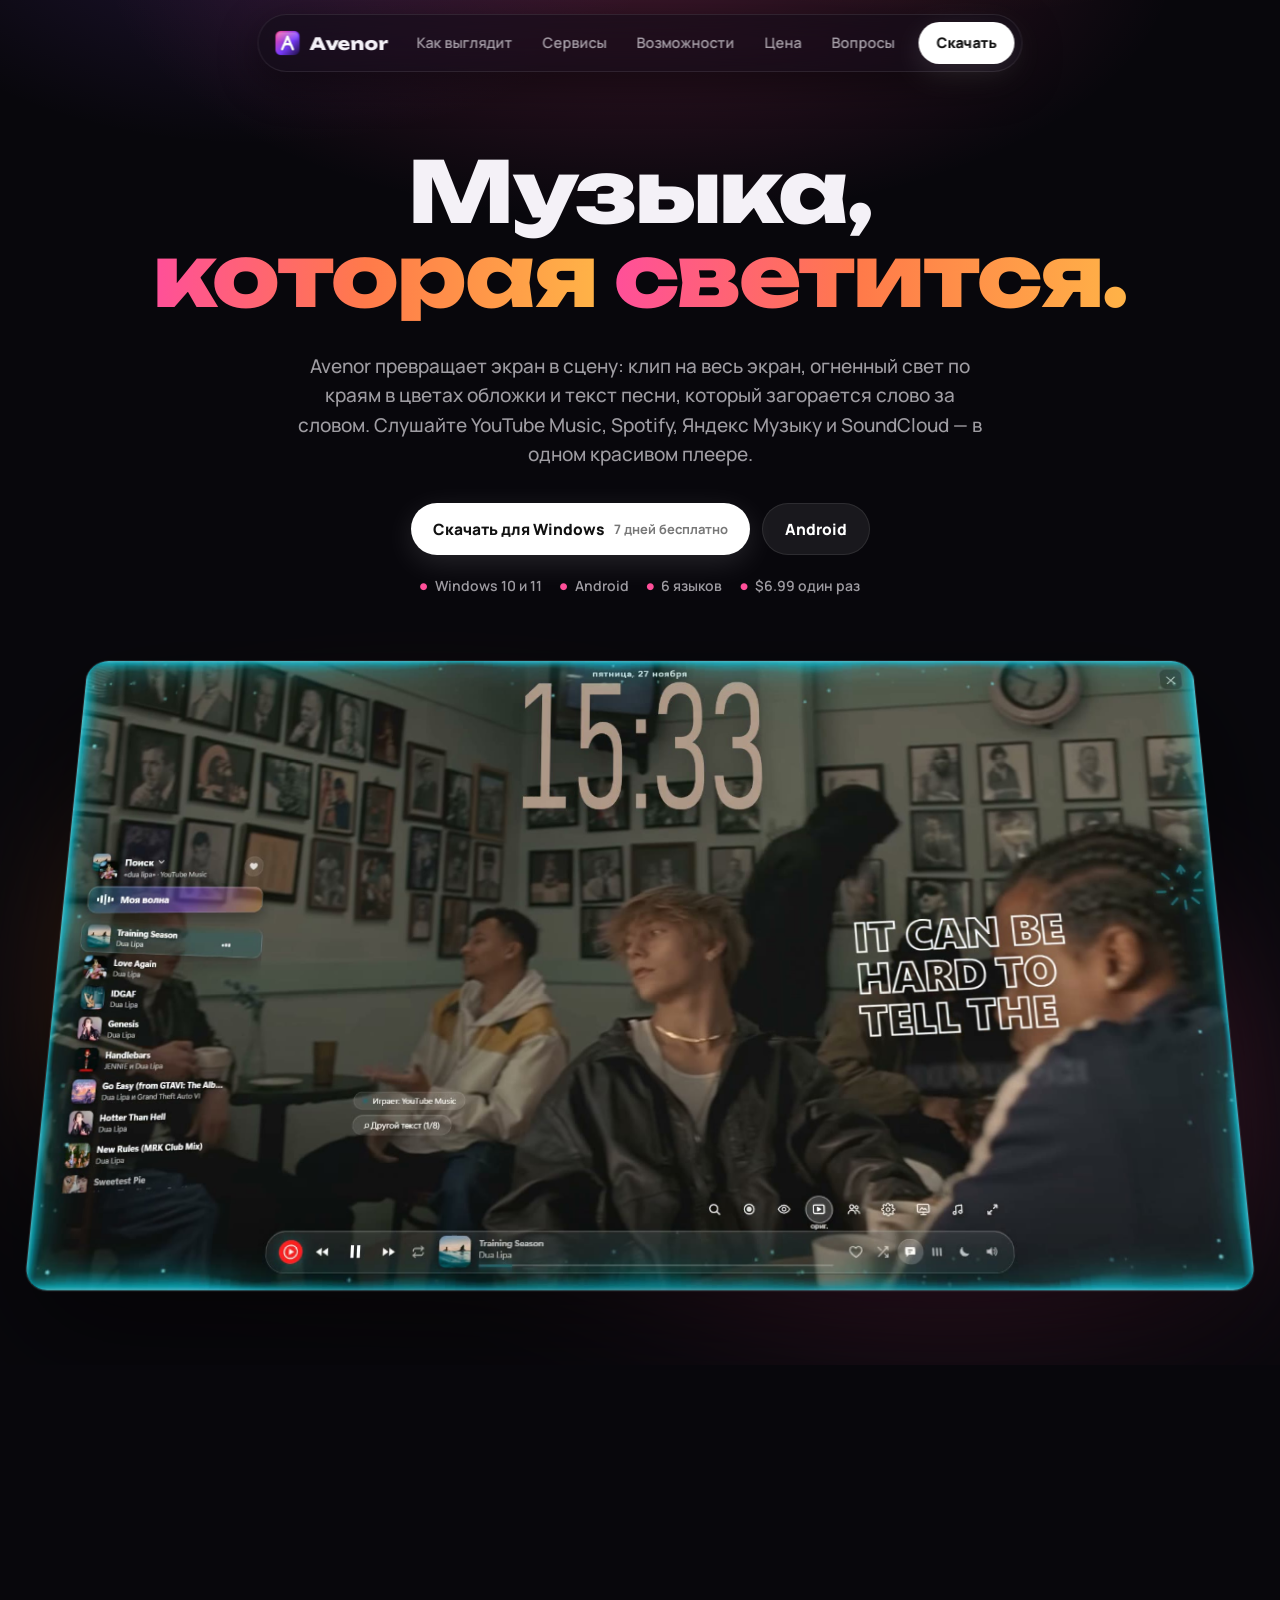
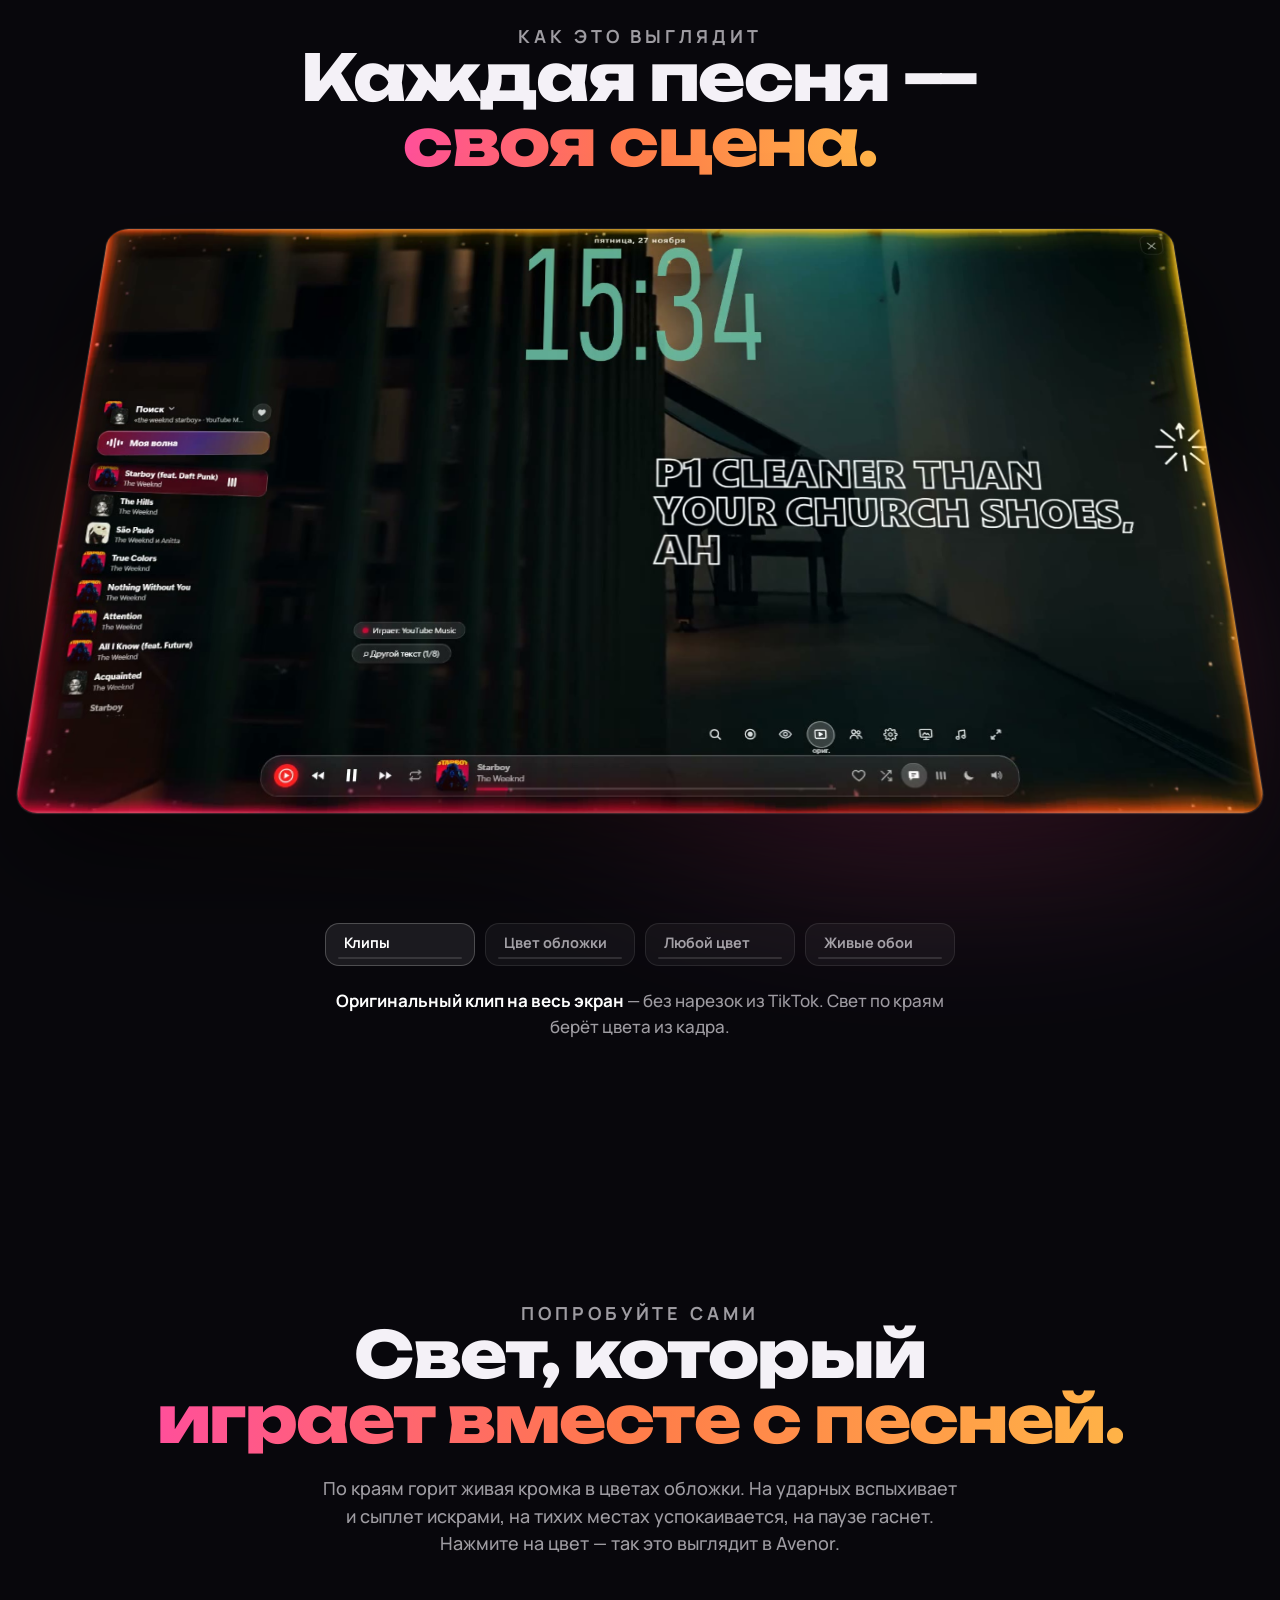
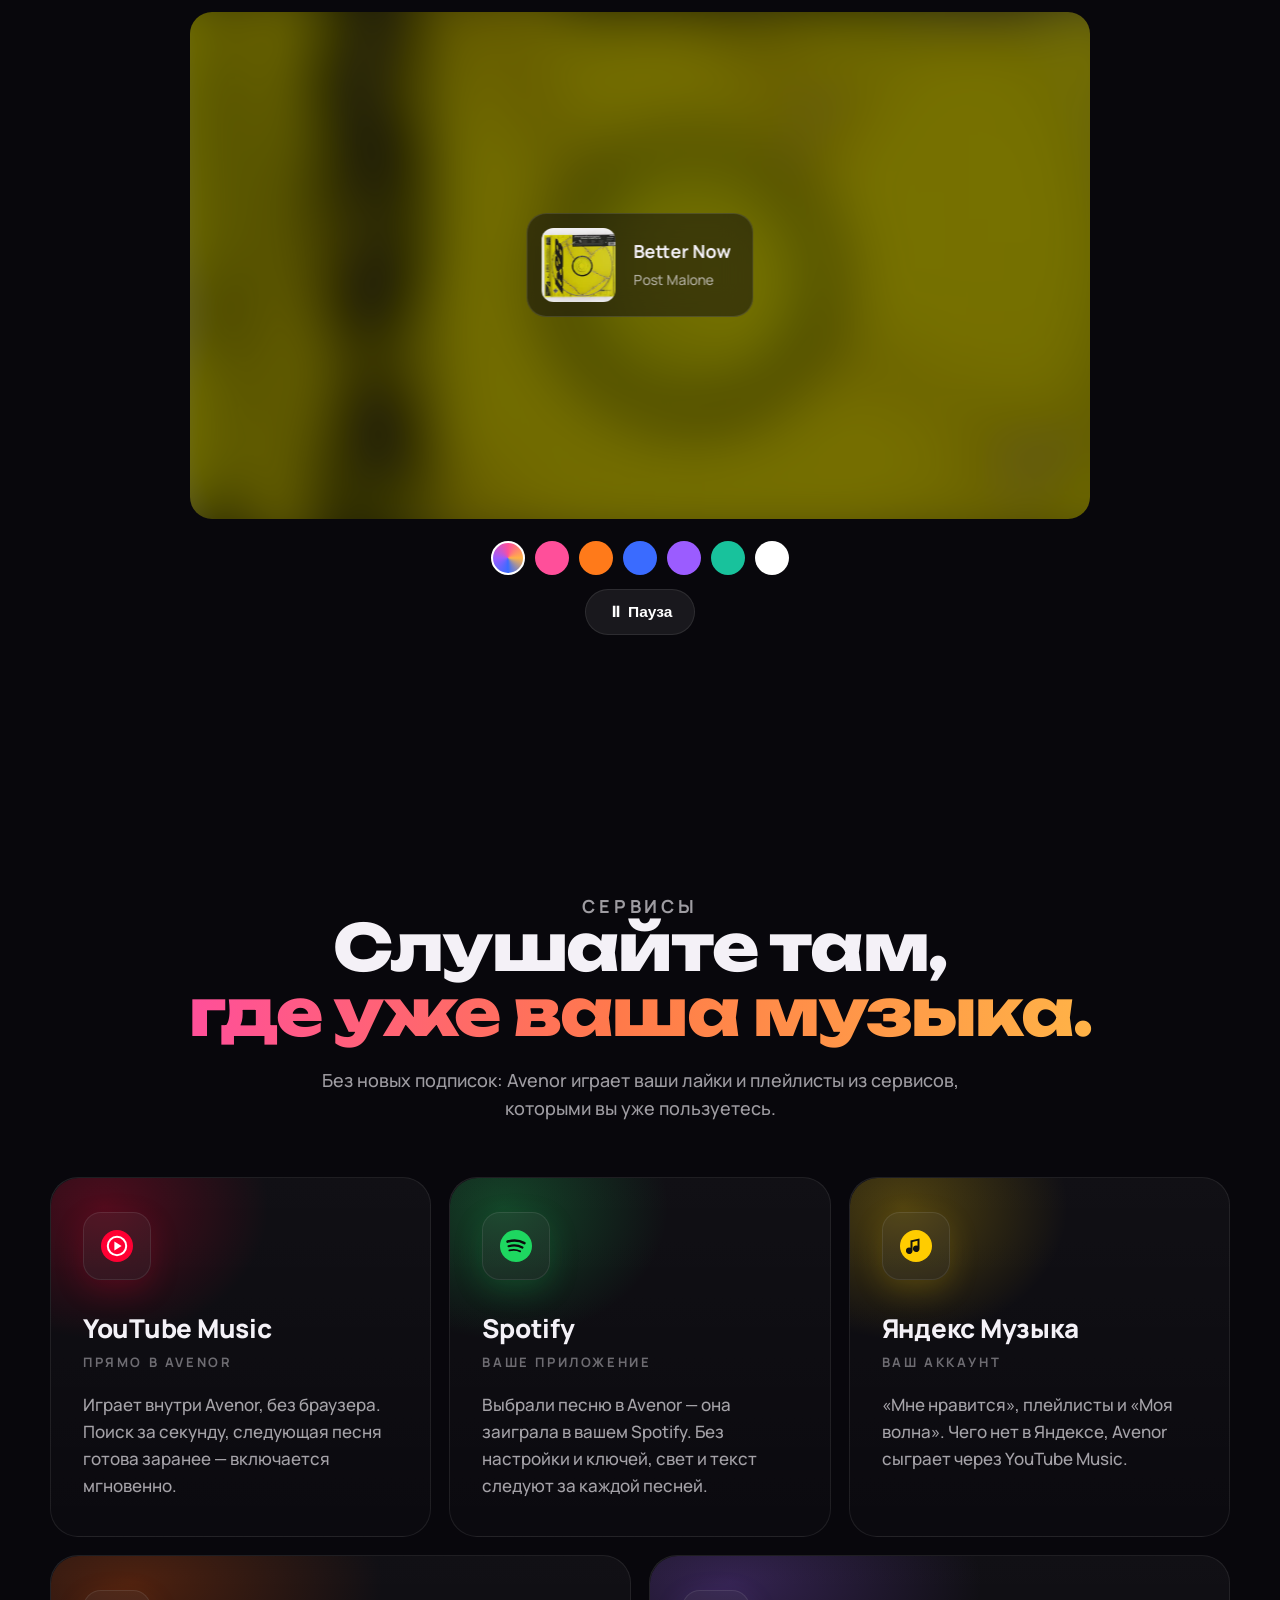
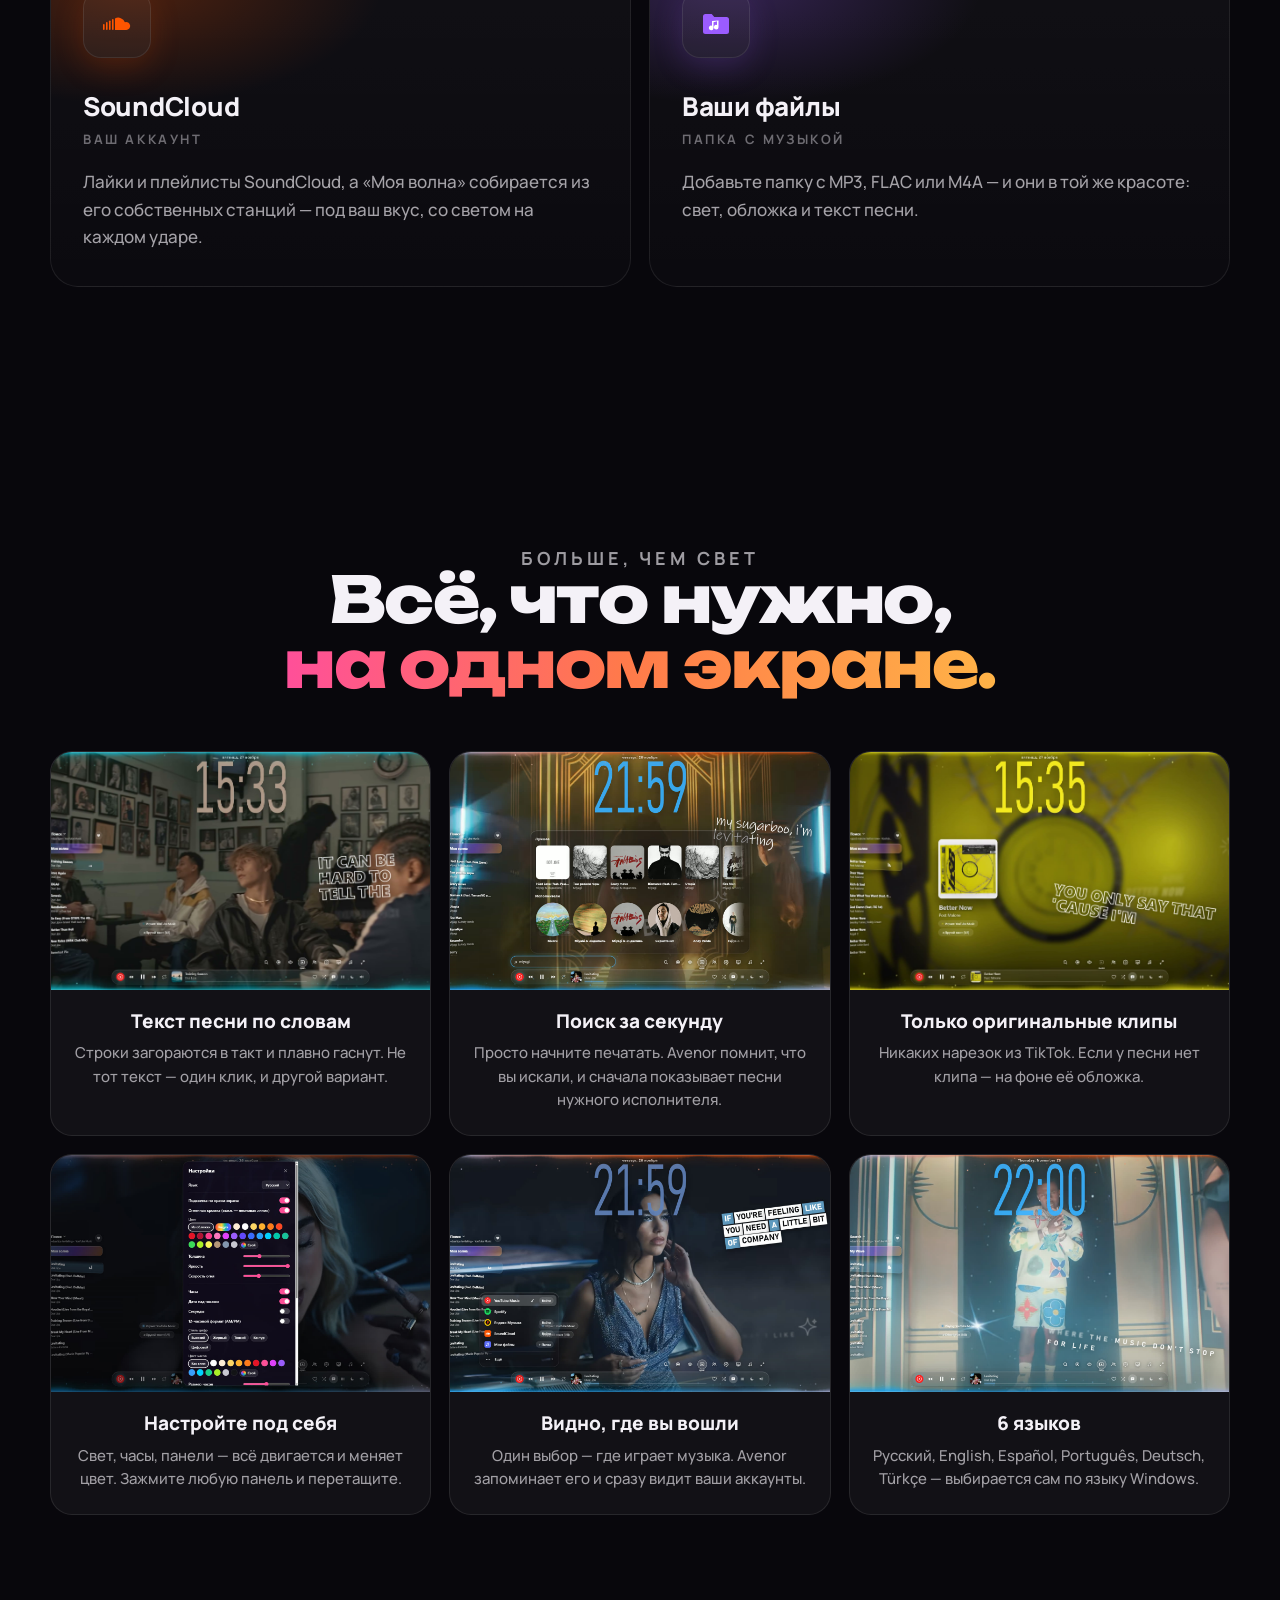
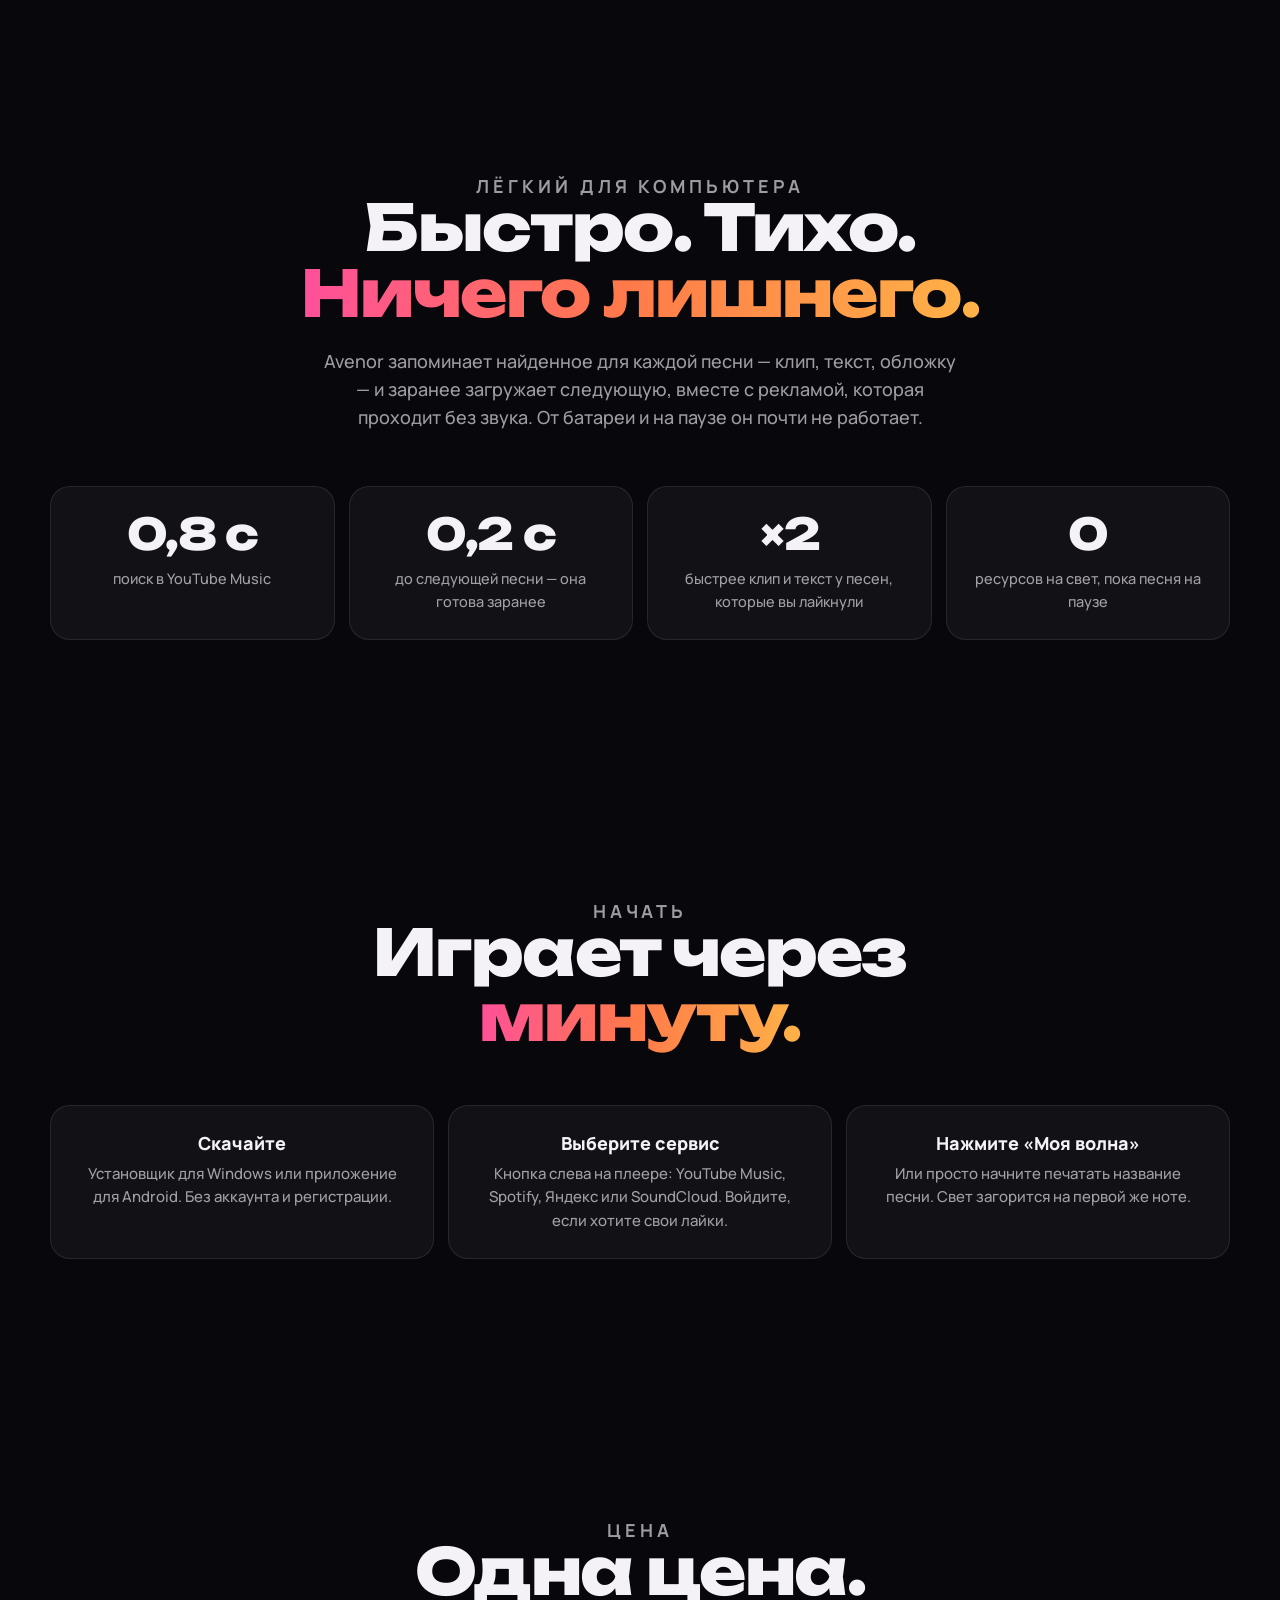
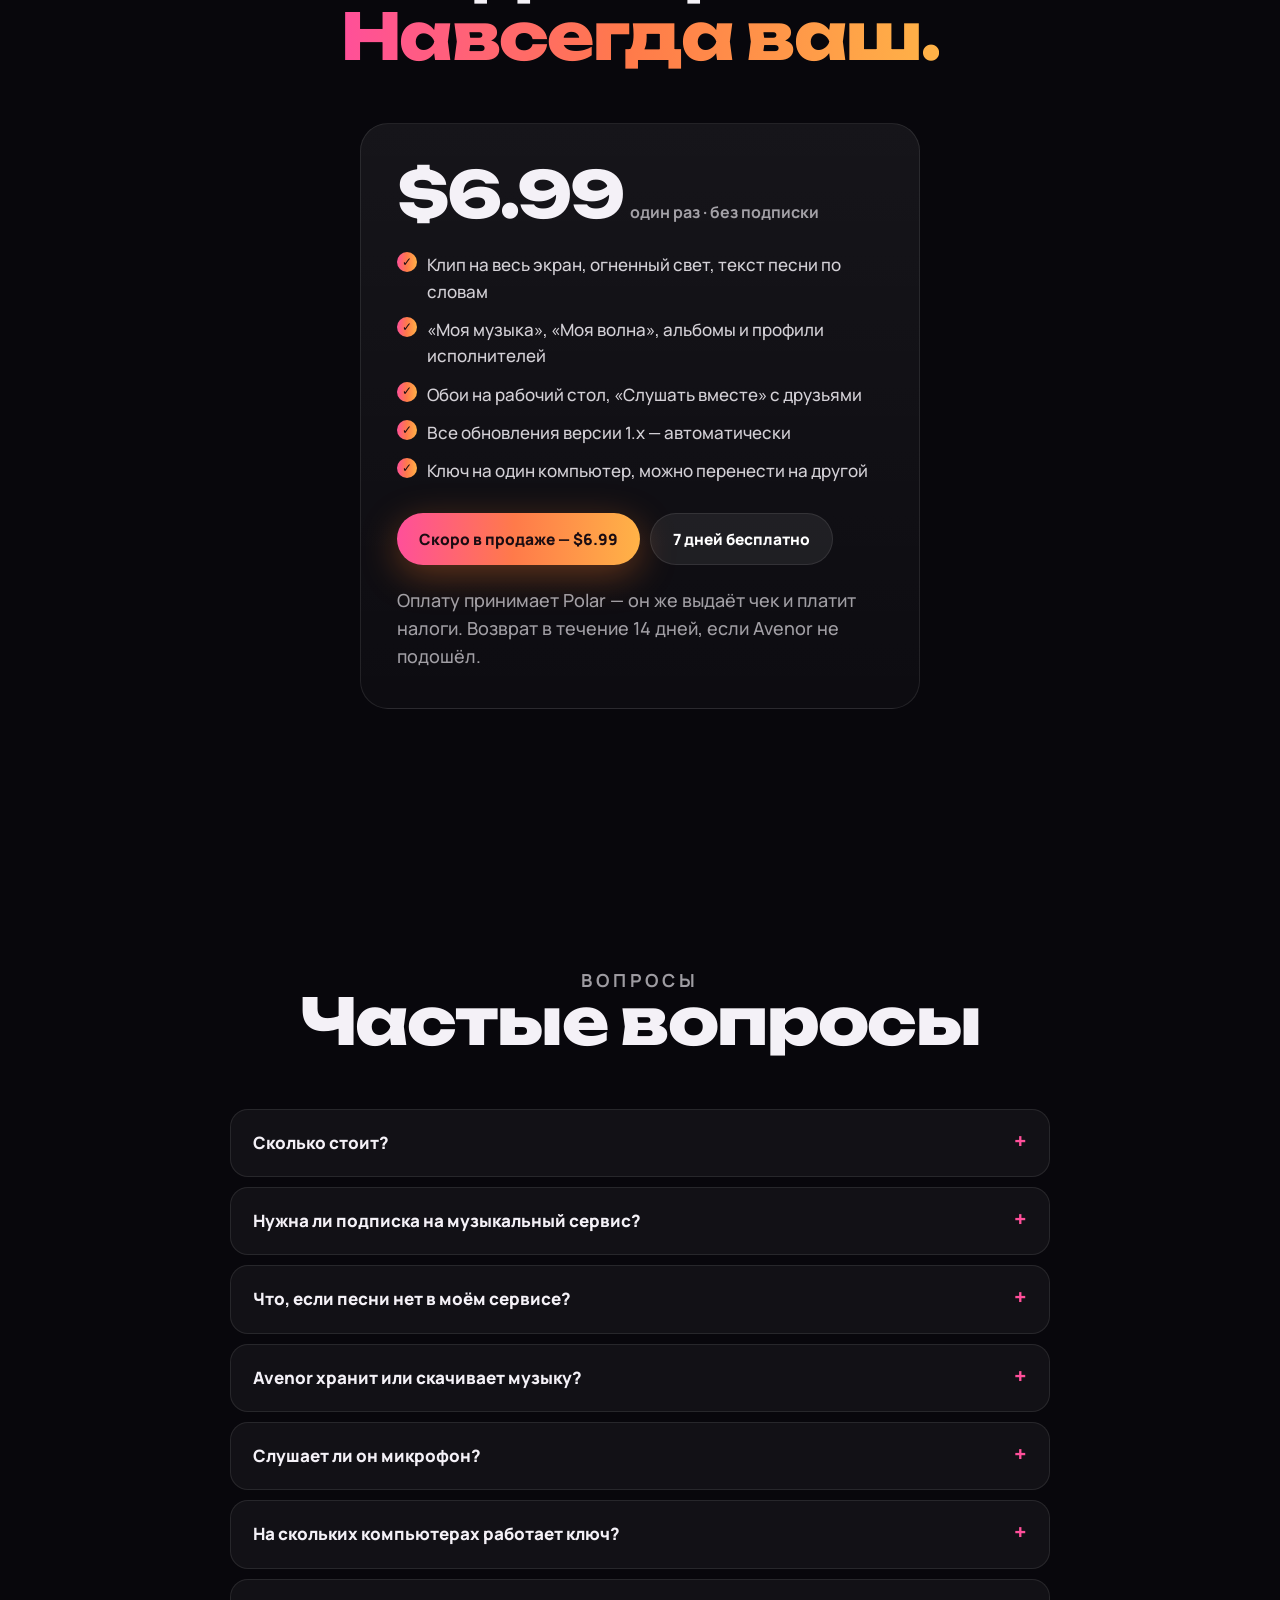
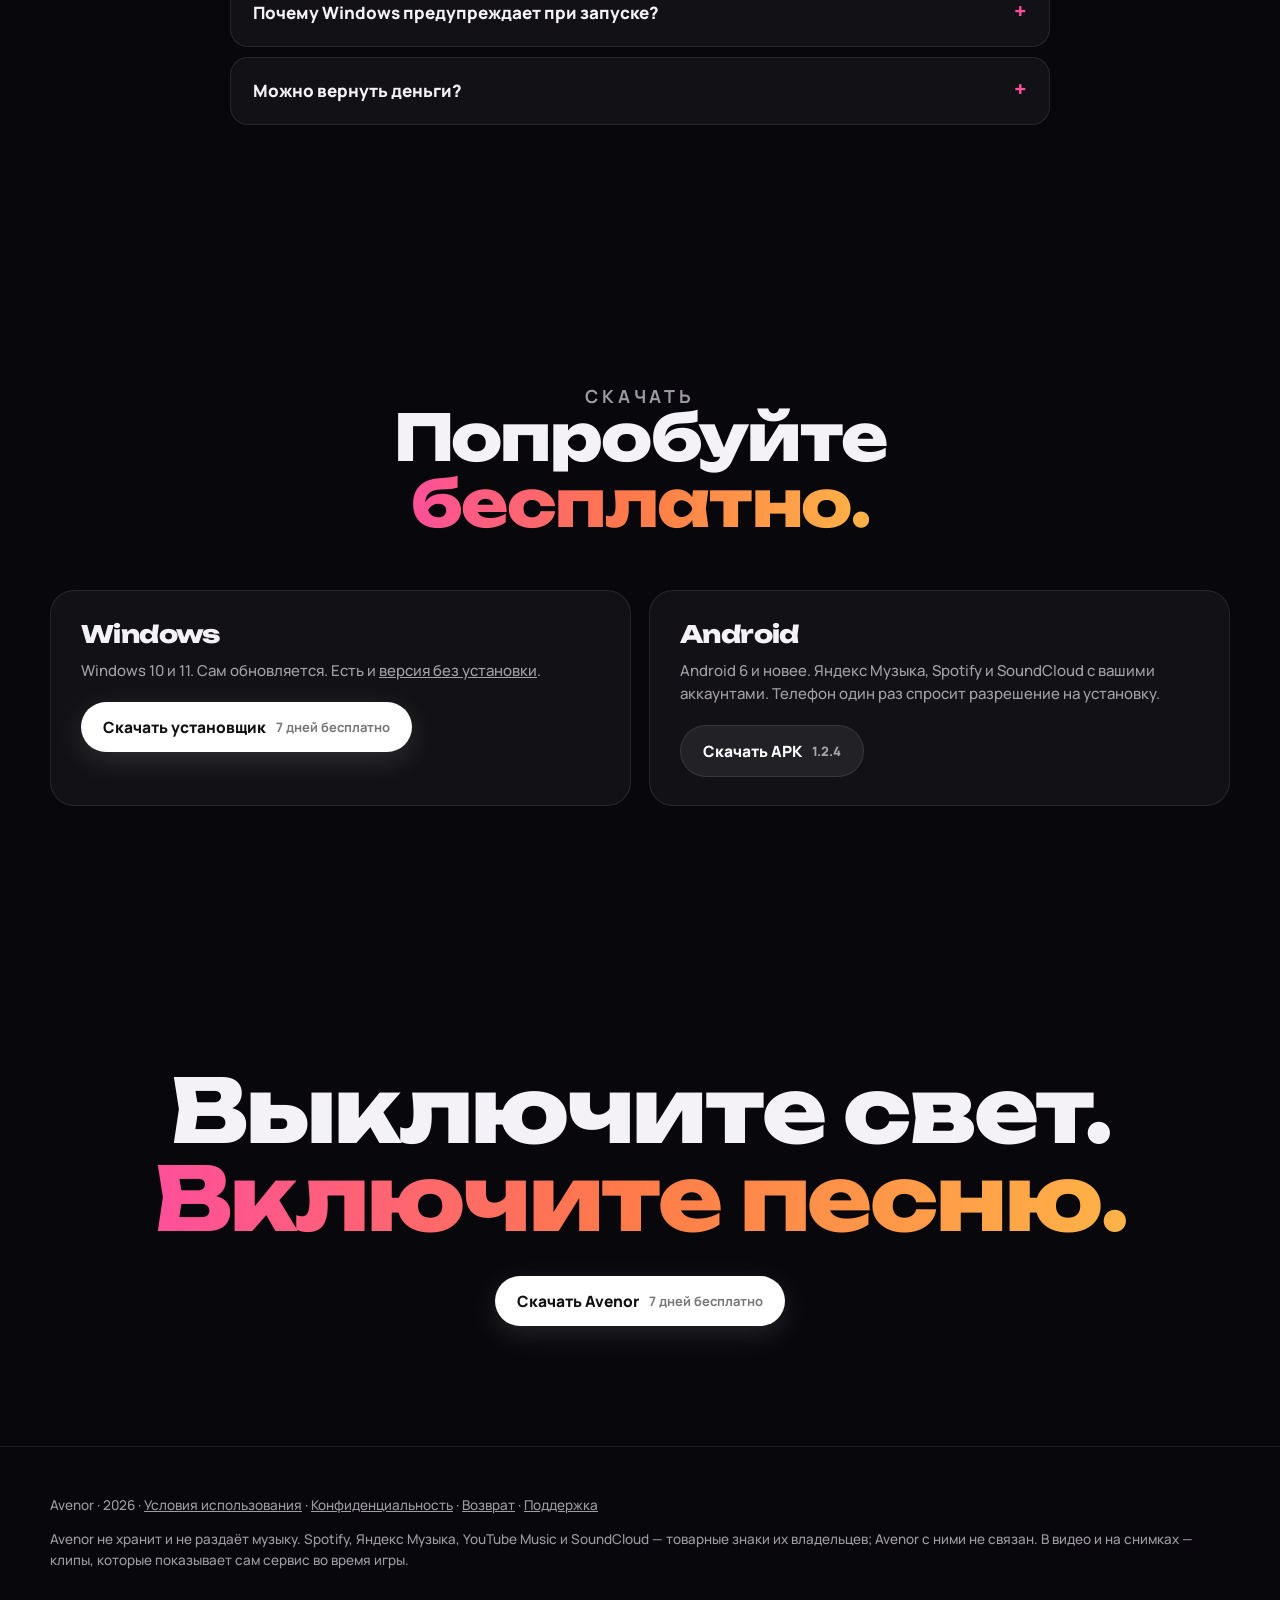
==== commit a4d9b3dd: "Service cards: brand-colored glow, logo tiles, larger type Co-Authored-By: Claude Opus 5.5 <noreply@" ====
--- a/index.html
+++ b/index.html
@@ -84,14 +84,24 @@
   .band .over h2 { font-size: clamp(28px, 4.2vw, 54px); line-height: 1.04; font-weight: 800; }
   .band .over p { color: rgba(255,255,255,.8); margin: 12px 0 0; max-width: 560px; }
 
-  /* services */
-  .svc { display: grid; grid-template-columns: repeat(auto-fit, minmax(210px, 1fr)); gap: 14px; margin-top: 54px; }
-  .svc .c { padding: 24px 22px; border-radius: 20px; background: var(--card); border: 1px solid var(--line); transition: transform .25s, border-color .25s; }
-  .svc .c:hover { transform: translateY(-3px); border-color: rgba(255,255,255,.18); }
-  .svc .ic { width: 44px; height: 44px; border-radius: 12px; display: grid; place-items: center; margin-bottom: 18px; font-size: 22px; }
-  .svc h3 { font: 800 18px/1.2 Manrope, sans-serif; letter-spacing: 0; }
-  .svc .tag { display: inline-block; margin-top: 8px; font: 800 10.5px/1 Manrope, sans-serif; letter-spacing: .14em; text-transform: uppercase; color: var(--orange); }
-  .svc p { color: var(--dim); font-size: 15px; margin: 10px 0 0; }
+  /* services: dark cards, the service's own color glowing from the corner, its logo on a tile */
+  .svc { display: grid; grid-template-columns: repeat(6, 1fr); gap: 18px; margin-top: 54px; text-align: left; }
+  .svc .c { grid-column: span 2; position: relative; overflow: hidden; padding: 34px 32px 36px; border-radius: 28px;
+    background: linear-gradient(180deg, rgba(255,255,255,.04), rgba(255,255,255,.015)); border: 1px solid rgba(255,255,255,.08);
+    transition: transform .35s cubic-bezier(.2,.7,.2,1), border-color .35s; }
+  .svc .c:nth-child(n+4) { grid-column: span 3; }
+  .svc .c::after { content: ""; position: absolute; inset: 0; pointer-events: none; border-radius: inherit; transition: opacity .4s;
+    background: radial-gradient(70% 60% at 14% 8%, rgb(var(--b) / .26), transparent 62%); }
+  .svc .c:hover { transform: translateY(-4px); border-color: rgba(255,255,255,.16); }
+  .svc .c:hover::after { opacity: 1.4; filter: brightness(1.25); }
+  .svc .ic { position: relative; z-index: 1; width: 68px; height: 68px; border-radius: 18px; display: grid; place-items: center; margin-bottom: 34px;
+    background: rgba(255,255,255,.045); border: 1px solid rgba(255,255,255,.09); box-shadow: 0 10px 30px rgb(var(--b) / .18); }
+  .svc .ic svg { width: 36px; height: 36px; }
+  .svc h3 { position: relative; z-index: 1; font: 800 26px/1.15 Manrope, sans-serif; letter-spacing: -.01em; }
+  .svc .tag { position: relative; z-index: 1; display: block; margin-top: 12px; font: 700 13px/1 Manrope, sans-serif; letter-spacing: .2em; text-transform: uppercase; color: rgba(244,241,247,.42); }
+  .svc p { position: relative; z-index: 1; color: rgba(244,241,247,.66); font-size: 17px; line-height: 1.6; margin: 22px 0 0; }
+  @media (max-width: 960px) { .svc { grid-template-columns: 1fr 1fr; } .svc .c, .svc .c:nth-child(n+4) { grid-column: span 1; } .svc .c:last-child { grid-column: 1 / -1; } }
+  @media (max-width: 600px) { .svc { grid-template-columns: 1fr; } .svc .c:last-child { grid-column: auto; } .svc .c { padding: 28px 24px 30px; } .svc .ic { margin-bottom: 26px; } }
 
   /* features grid */
   .feats { display: grid; grid-template-columns: repeat(3, 1fr); gap: 18px; margin-top: 54px; }
@@ -303,11 +313,31 @@
     <h2 class="rv">Слушайте там,<br><span class="grad">где уже ваша музыка.</span></h2>
     <p class="rv">Без новых подписок: Avenor играет ваши лайки и плейлисты из сервисов, которыми вы уже пользуетесь.</p>
     <div class="svc">
-      <div class="c rv spot"><div class="ic" style="background:#ff1f3d22">▶️</div><h3>YouTube Music</h3><span class="tag">Прямо в Avenor</span><p>Играет внутри Avenor, без браузера. Поиск за секунду, песня — ещё за одну.</p></div>
-      <div class="c rv spot"><div class="ic" style="background:#1ed76022">🟢</div><h3>Spotify</h3><span class="tag">Ваше приложение</span><p>Выбрали песню — она заиграла в вашем Spotify. Без настройки и ключей.</p></div>
-      <div class="c rv spot"><div class="ic" style="background:#ffcc0022">🟡</div><h3>Яндекс Музыка</h3><span class="tag">Ваш аккаунт</span><p>«Мне нравится», плейлисты и «Моя волна». То, чего нет в Яндексе, Avenor сыграет через YouTube.</p></div>
-      <div class="c rv spot"><div class="ic" style="background:#ff550022">🟠</div><h3>SoundCloud</h3><span class="tag">Ваш аккаунт</span><p>Лайки и плейлисты SoundCloud с клипами, светом и текстом.</p></div>
-      <div class="c rv spot"><div class="ic" style="background:#7b6cff22">🎵</div><h3>Ваши файлы</h3><span class="tag">Папка с музыкой</span><p>Добавьте папку с MP3, FLAC или M4A — и они в той же красоте.</p></div>
+      <div class="c rv spot" style="--b: 255 0 51">
+        <div class="ic"><svg viewBox="0 0 36 36"><circle cx="18" cy="18" r="16" fill="#ff0033"/><circle cx="18" cy="18" r="9.2" fill="none" stroke="#fff" stroke-width="2"/><path d="M15.4 13.6v8.8l7.2-4.4z" fill="#fff"/></svg></div>
+        <h3>YouTube Music</h3><span class="tag">Прямо в Avenor</span>
+        <p>Играет внутри Avenor, без браузера. Поиск за секунду, следующая песня готова заранее — включается мгновенно.</p>
+      </div>
+      <div class="c rv spot" style="--b: 30 215 96">
+        <div class="ic"><svg viewBox="0 0 36 36"><circle cx="18" cy="18" r="16" fill="#1ed760"/><g fill="none" stroke="#0b0b0b" stroke-linecap="round"><path d="M9.6 13.6c5.6-1.7 12-1.2 16.8 1.5" stroke-width="2.6"/><path d="M10.6 18.2c4.6-1.3 9.8-.9 13.8 1.3" stroke-width="2.2"/><path d="M11.4 22.4c3.8-1 7.6-.7 10.8 1" stroke-width="1.8"/></g></svg></div>
+        <h3>Spotify</h3><span class="tag">Ваше приложение</span>
+        <p>Выбрали песню в Avenor — она заиграла в вашем Spotify. Без настройки и ключей, свет и текст следуют за каждой песней.</p>
+      </div>
+      <div class="c rv spot" style="--b: 255 204 0">
+        <div class="ic"><svg viewBox="0 0 36 36"><circle cx="18" cy="18" r="16" fill="#ffcc00"/><path d="M21.5 10.5v10.2a3.3 3.3 0 1 1-2-3V12.8l-5 1.3v8.6a3.3 3.3 0 1 1-2-3v-7.2z" fill="#121212"/></svg></div>
+        <h3>Яндекс Музыка</h3><span class="tag">Ваш аккаунт</span>
+        <p>«Мне нравится», плейлисты и «Моя волна». Чего нет в Яндексе, Avenor сыграет через YouTube Music.</p>
+      </div>
+      <div class="c rv spot" style="--b: 255 85 0">
+        <div class="ic"><svg viewBox="0 0 36 36"><g fill="#ff5500"><rect x="4" y="18" width="1.6" height="6" rx=".8"/><rect x="7" y="16" width="1.6" height="8" rx=".8"/><rect x="10" y="14.5" width="1.6" height="9.5" rx=".8"/><rect x="13" y="13" width="1.6" height="11" rx=".8"/><path d="M16 12.4a7.2 7.2 0 0 1 9.9 3.8 4 4 0 1 1 1.4 7.8H16z"/></g></svg></div>
+        <h3>SoundCloud</h3><span class="tag">Ваш аккаунт</span>
+        <p>Лайки и плейлисты SoundCloud, а «Моя волна» собирается из его собственных станций — под ваш вкус, со светом на каждом ударе.</p>
+      </div>
+      <div class="c rv spot" style="--b: 155 92 255">
+        <div class="ic"><svg viewBox="0 0 36 36"><path d="M5 10.5A2.5 2.5 0 0 1 7.5 8h6.2l2.6 3h12.2A2.5 2.5 0 0 1 31 13.5v12A2.5 2.5 0 0 1 28.5 28h-21A2.5 2.5 0 0 1 5 25.5z" fill="#9b5cff"/><path d="M20.5 14.5v6.6a2.3 2.3 0 1 1-1.5-2.1v-3.7l-3.5.9v5.6a2.3 2.3 0 1 1-1.5-2.1v-4.6z" fill="#fff"/></svg></div>
+        <h3>Ваши файлы</h3><span class="tag">Папка с музыкой</span>
+        <p>Добавьте папку с MP3, FLAC или M4A — и они в той же красоте: свет, обложка и текст песни.</p>
+      </div>
     </div>
   </div>
 </section>
@@ -522,7 +552,7 @@
       lvl += ((on ? .55 + .45 * kick : 0) - lvl) * (on ? .35 : .06);
       x.setTransform(dpr, 0, 0, dpr, 0, 0); x.clearRect(0, 0, W, H);
       if (lvl < .01 && !sparks.length) return;
-      const [r, g, b] = rgb(t), R = 18, th = 8 + 20 * lvl;
+      const [r, g, b] = rgb(t), R = 18, k = Math.min(1, W / 900), th = (8 + 20 * lvl) * (.45 + .55 * k);   // (thinner on a small screen)
       // the glowing rim: a few soft passes from wide and faint to thin and bright
       for (const [w, a] of [[th * 5, .10], [th * 2.6, .22], [th * 1.3, .55], [th * .45, .95]]) {
         x.strokeStyle = `rgba(${r},${g},${b},${a * lvl})`; x.lineWidth = w; x.shadowColor = `rgb(${r},${g},${b})`; x.shadowBlur = w;
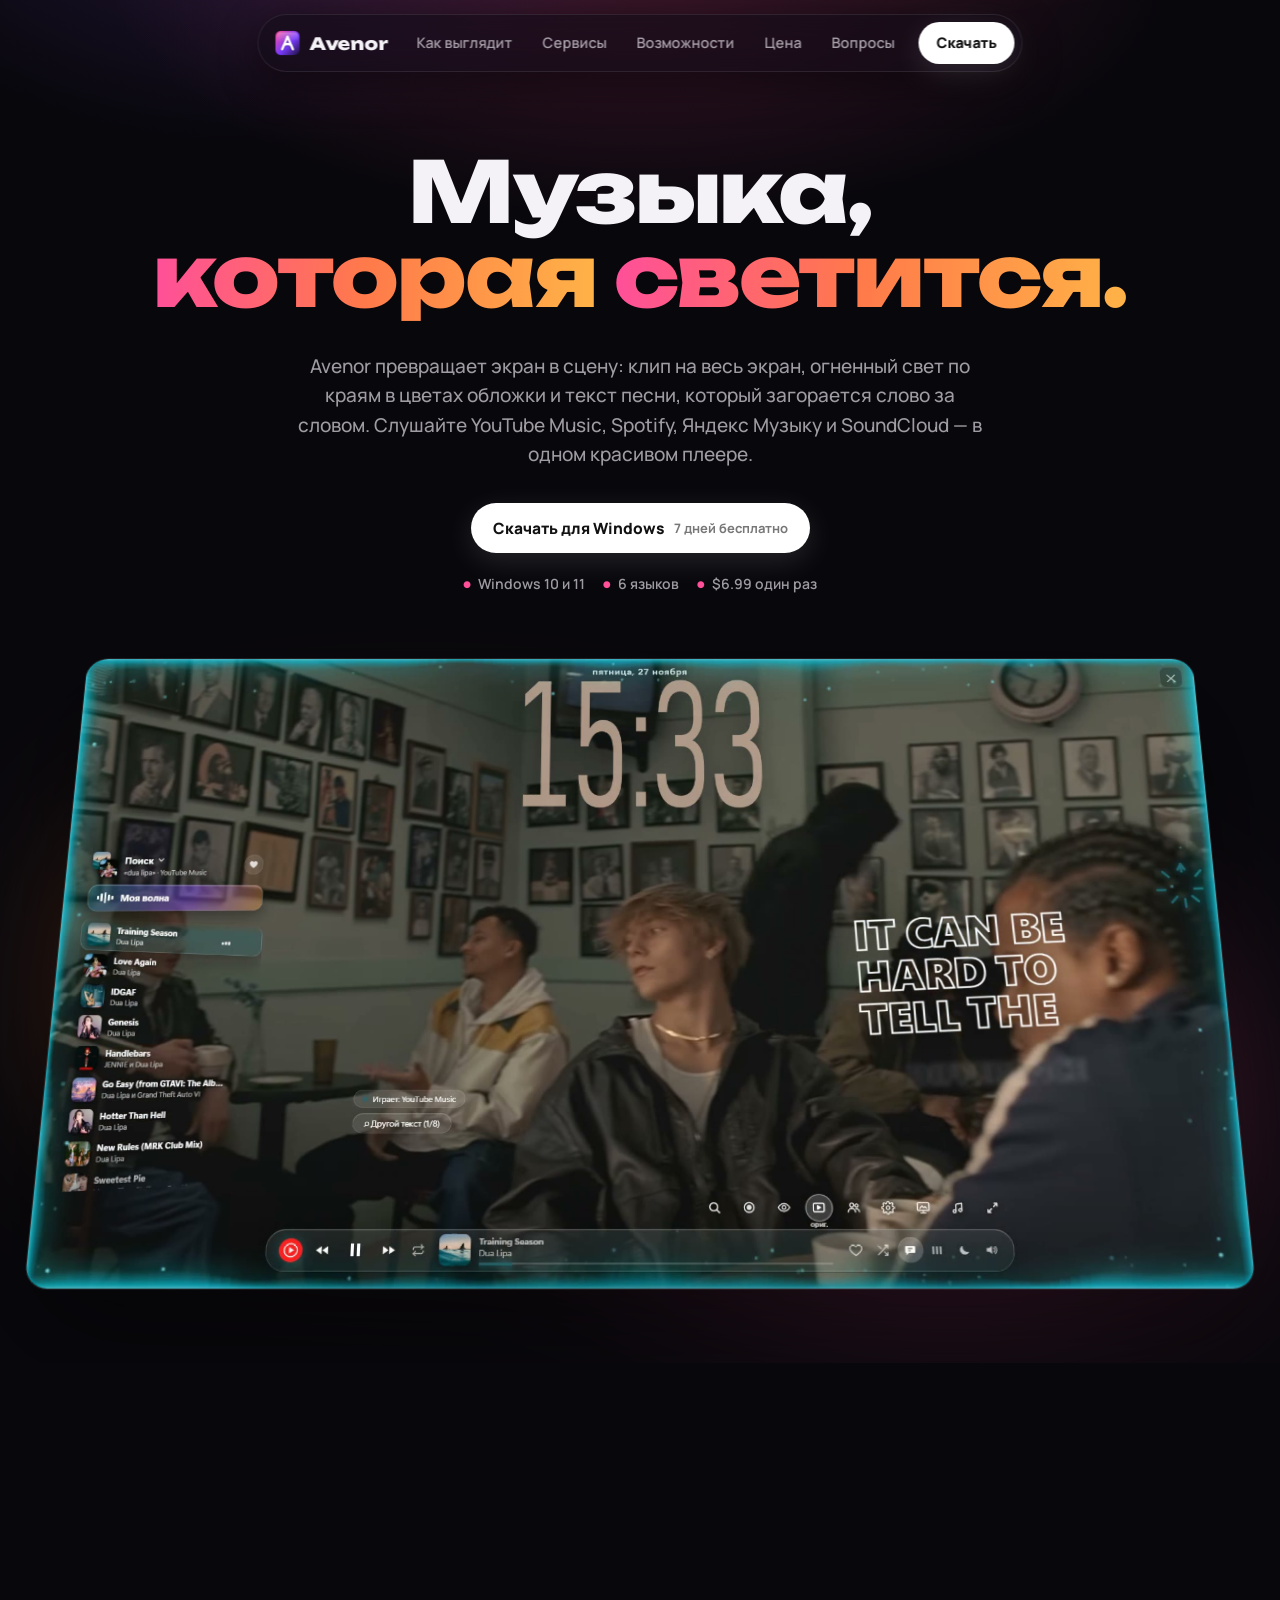
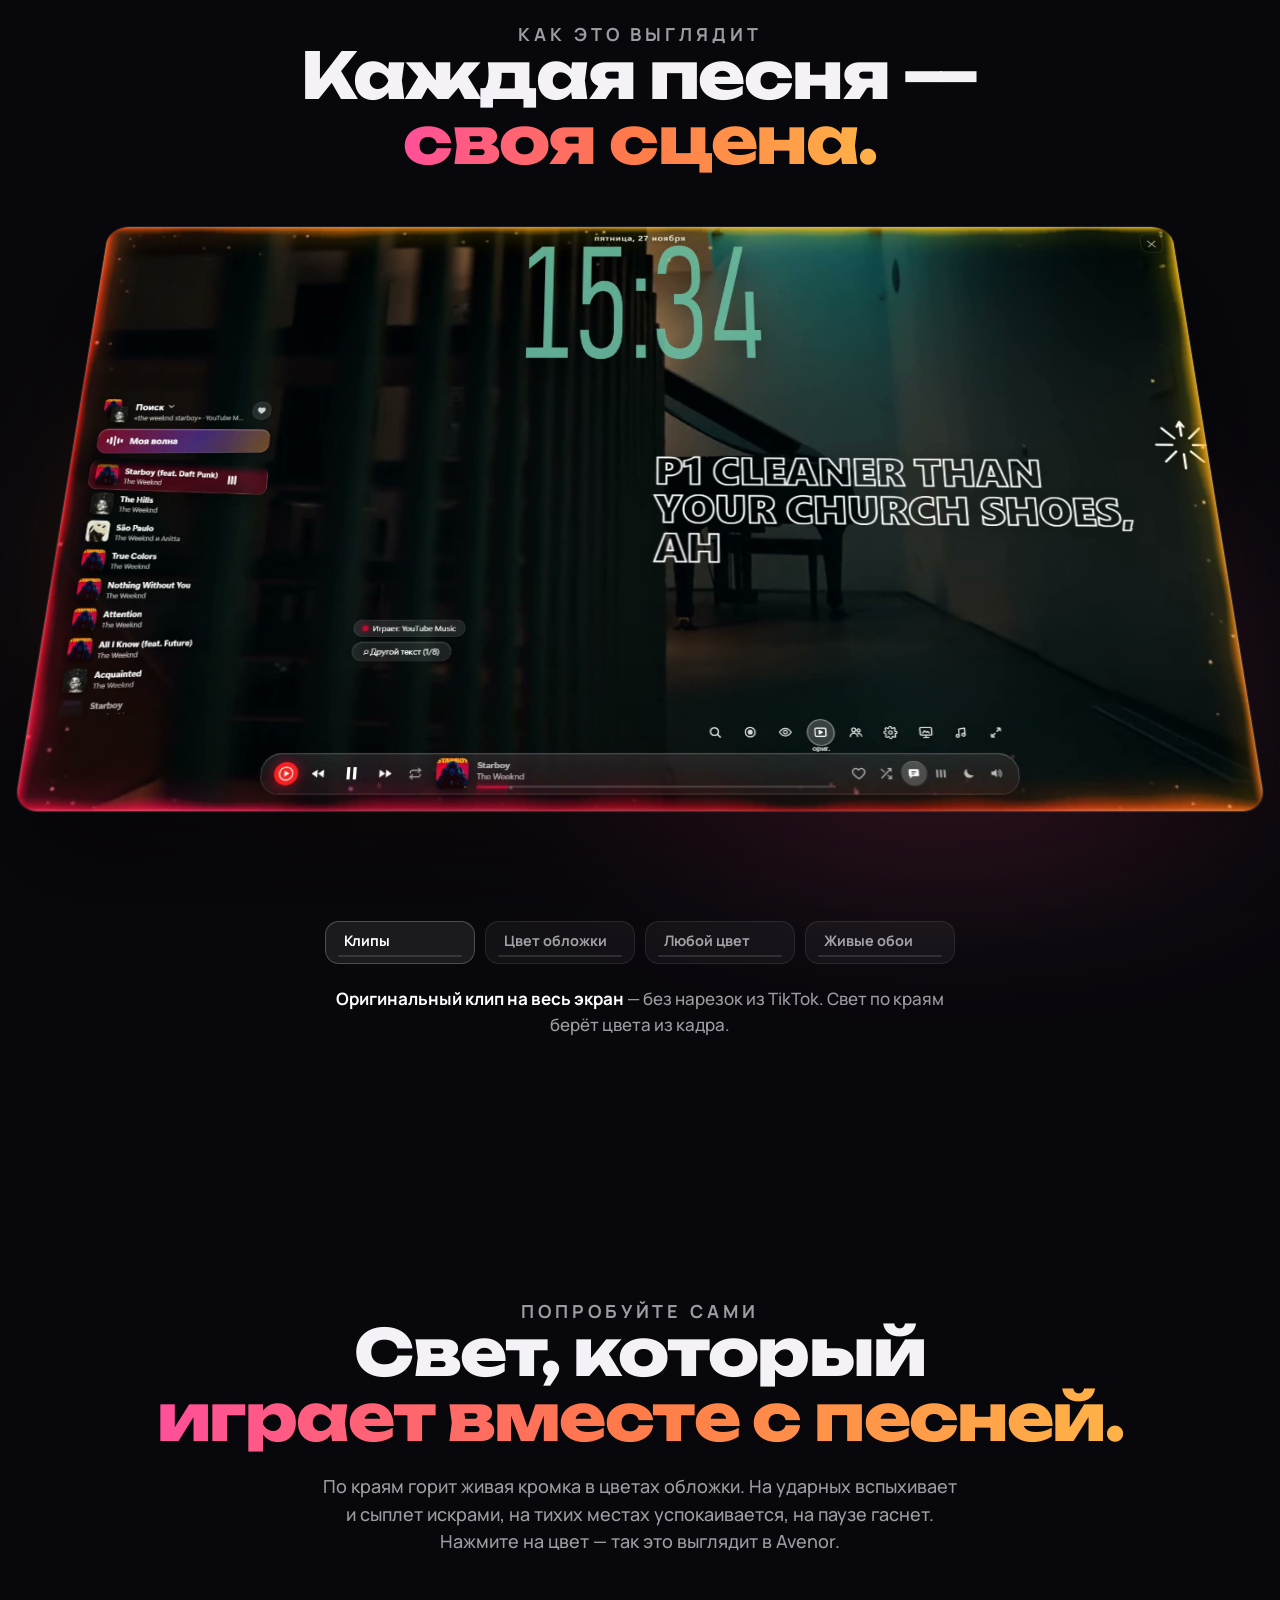
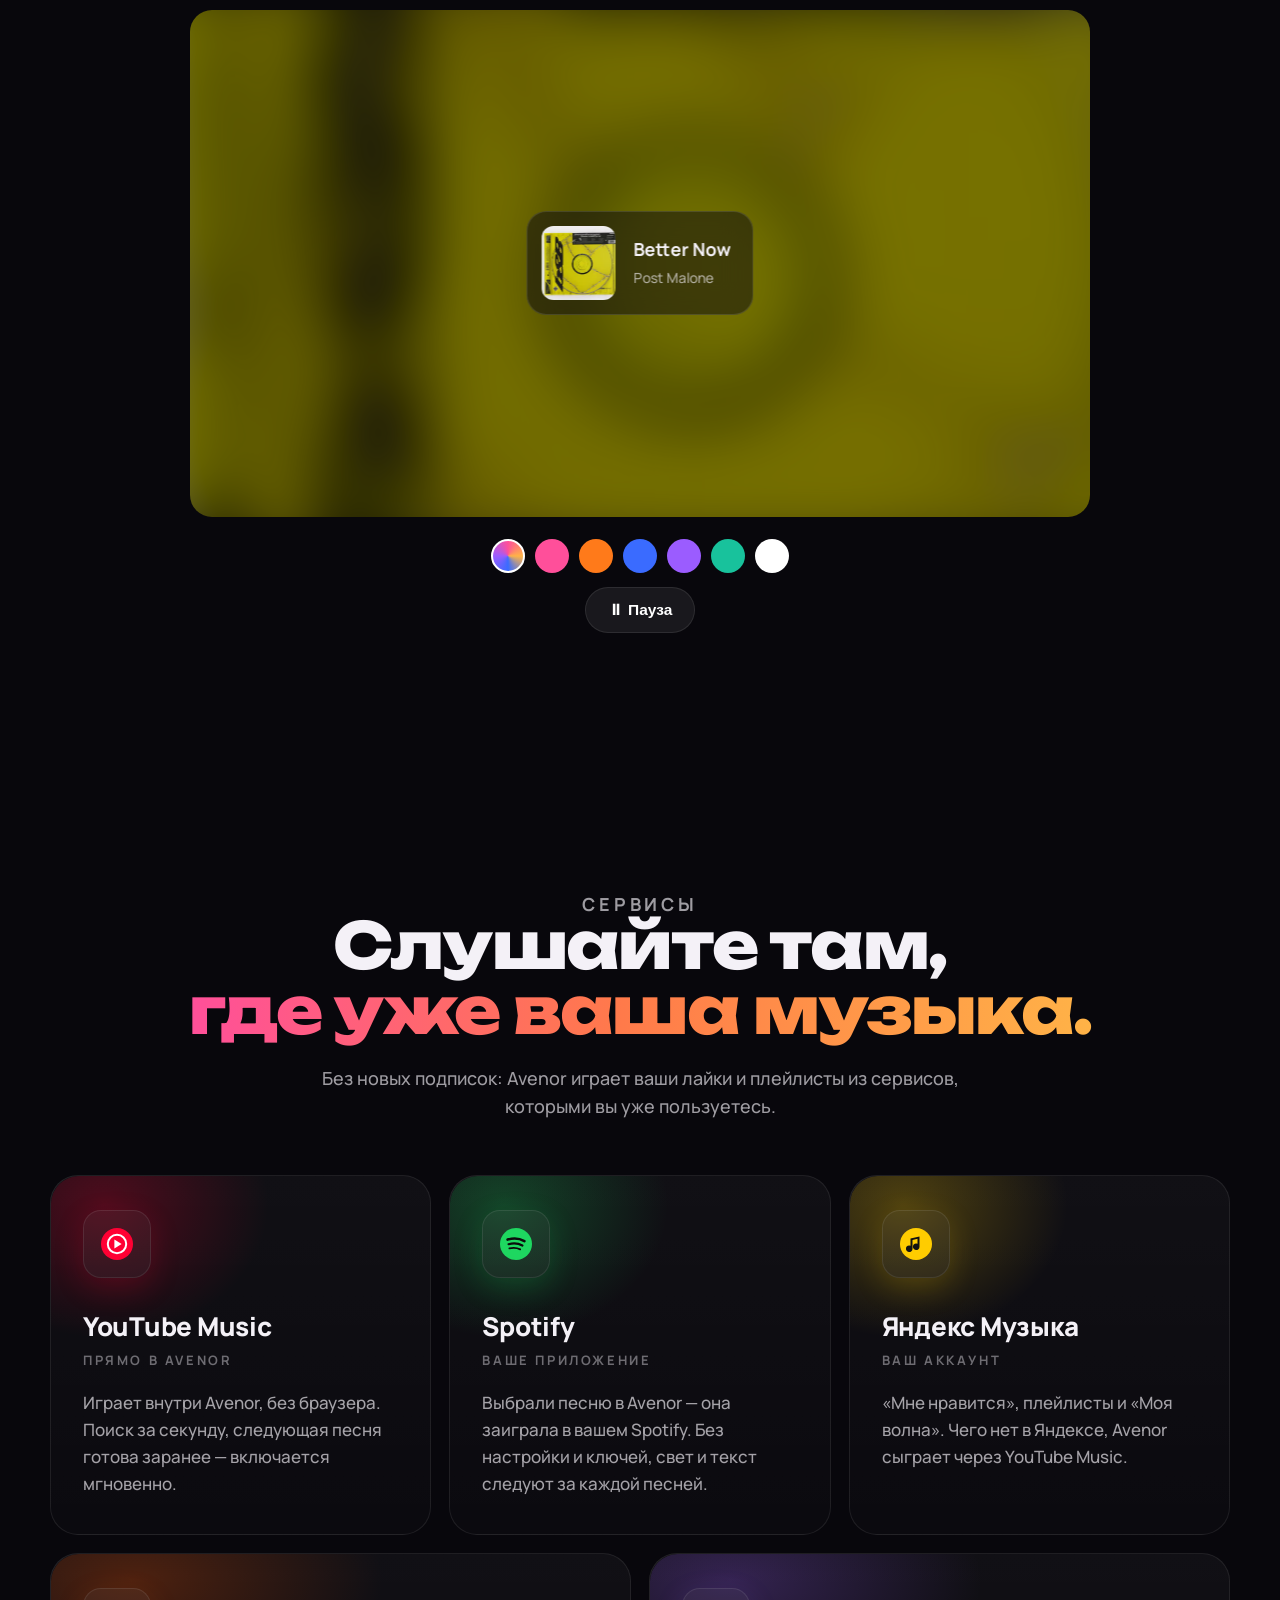
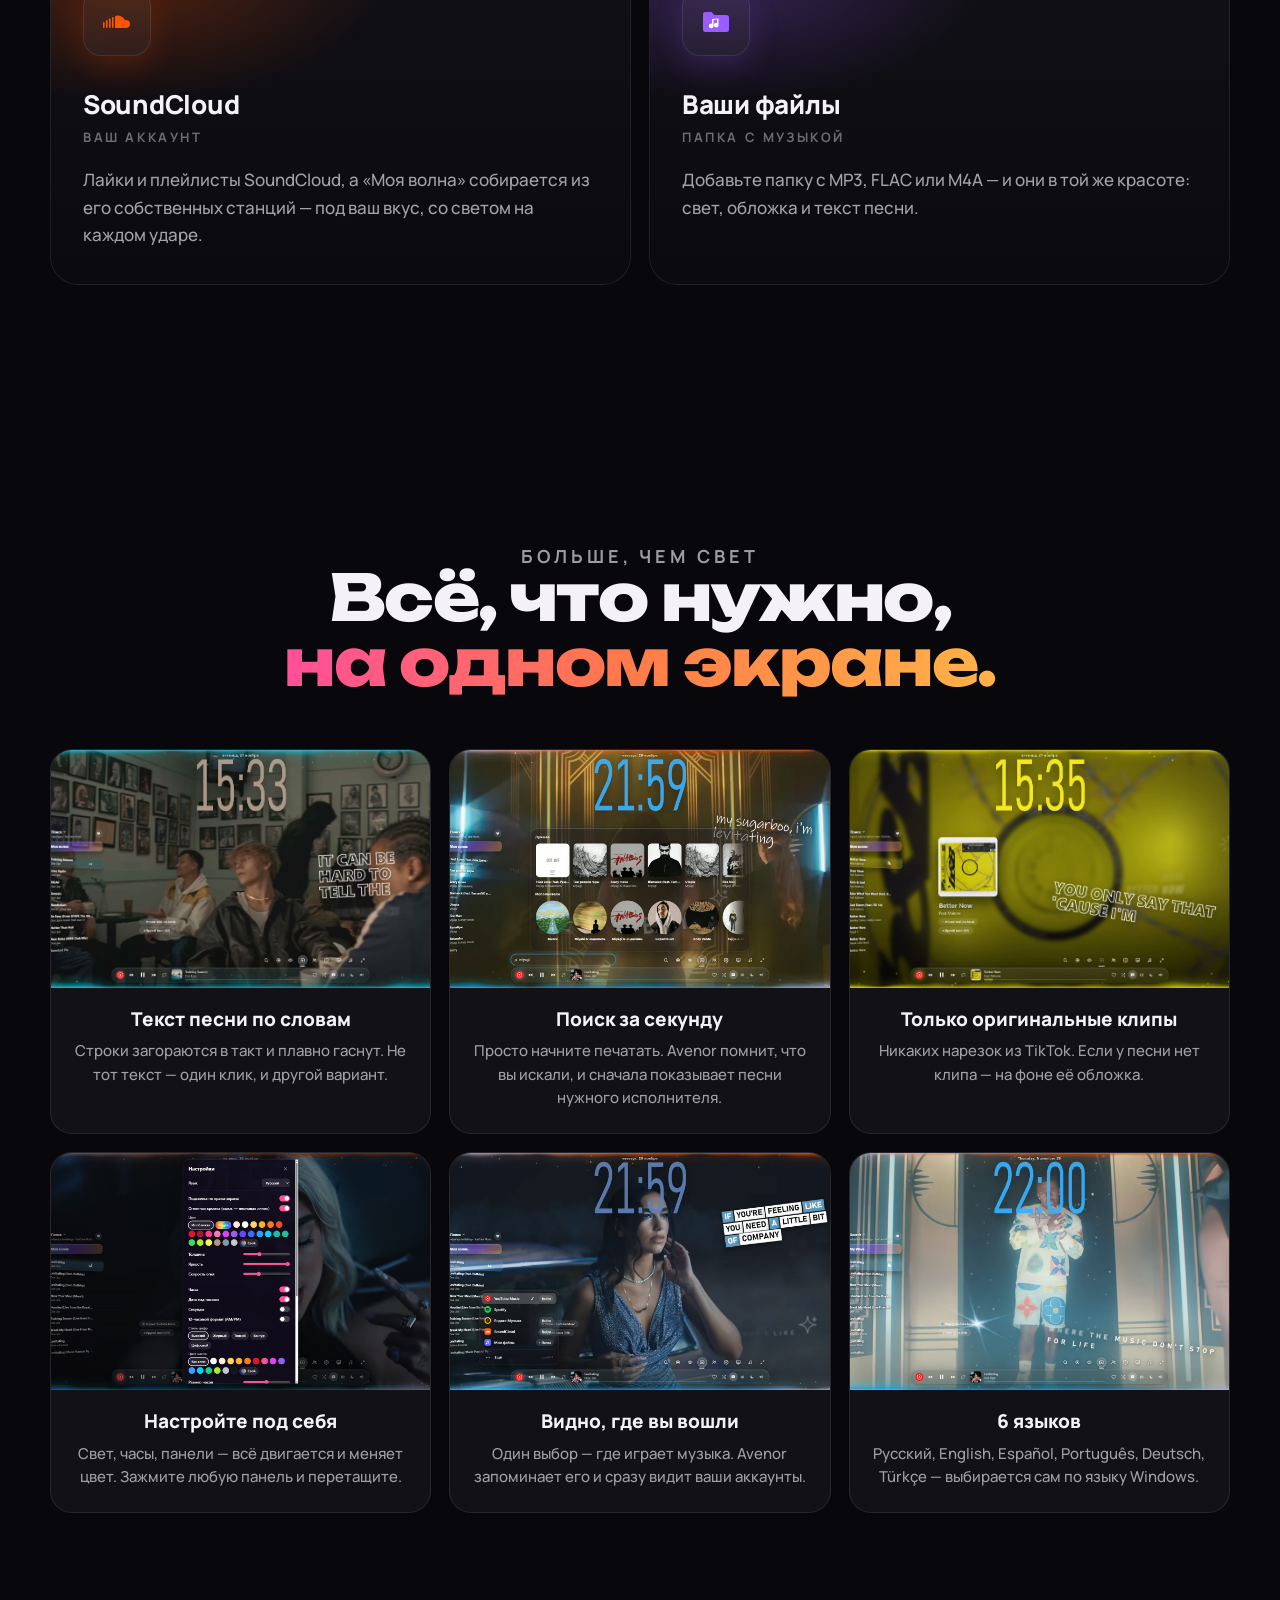
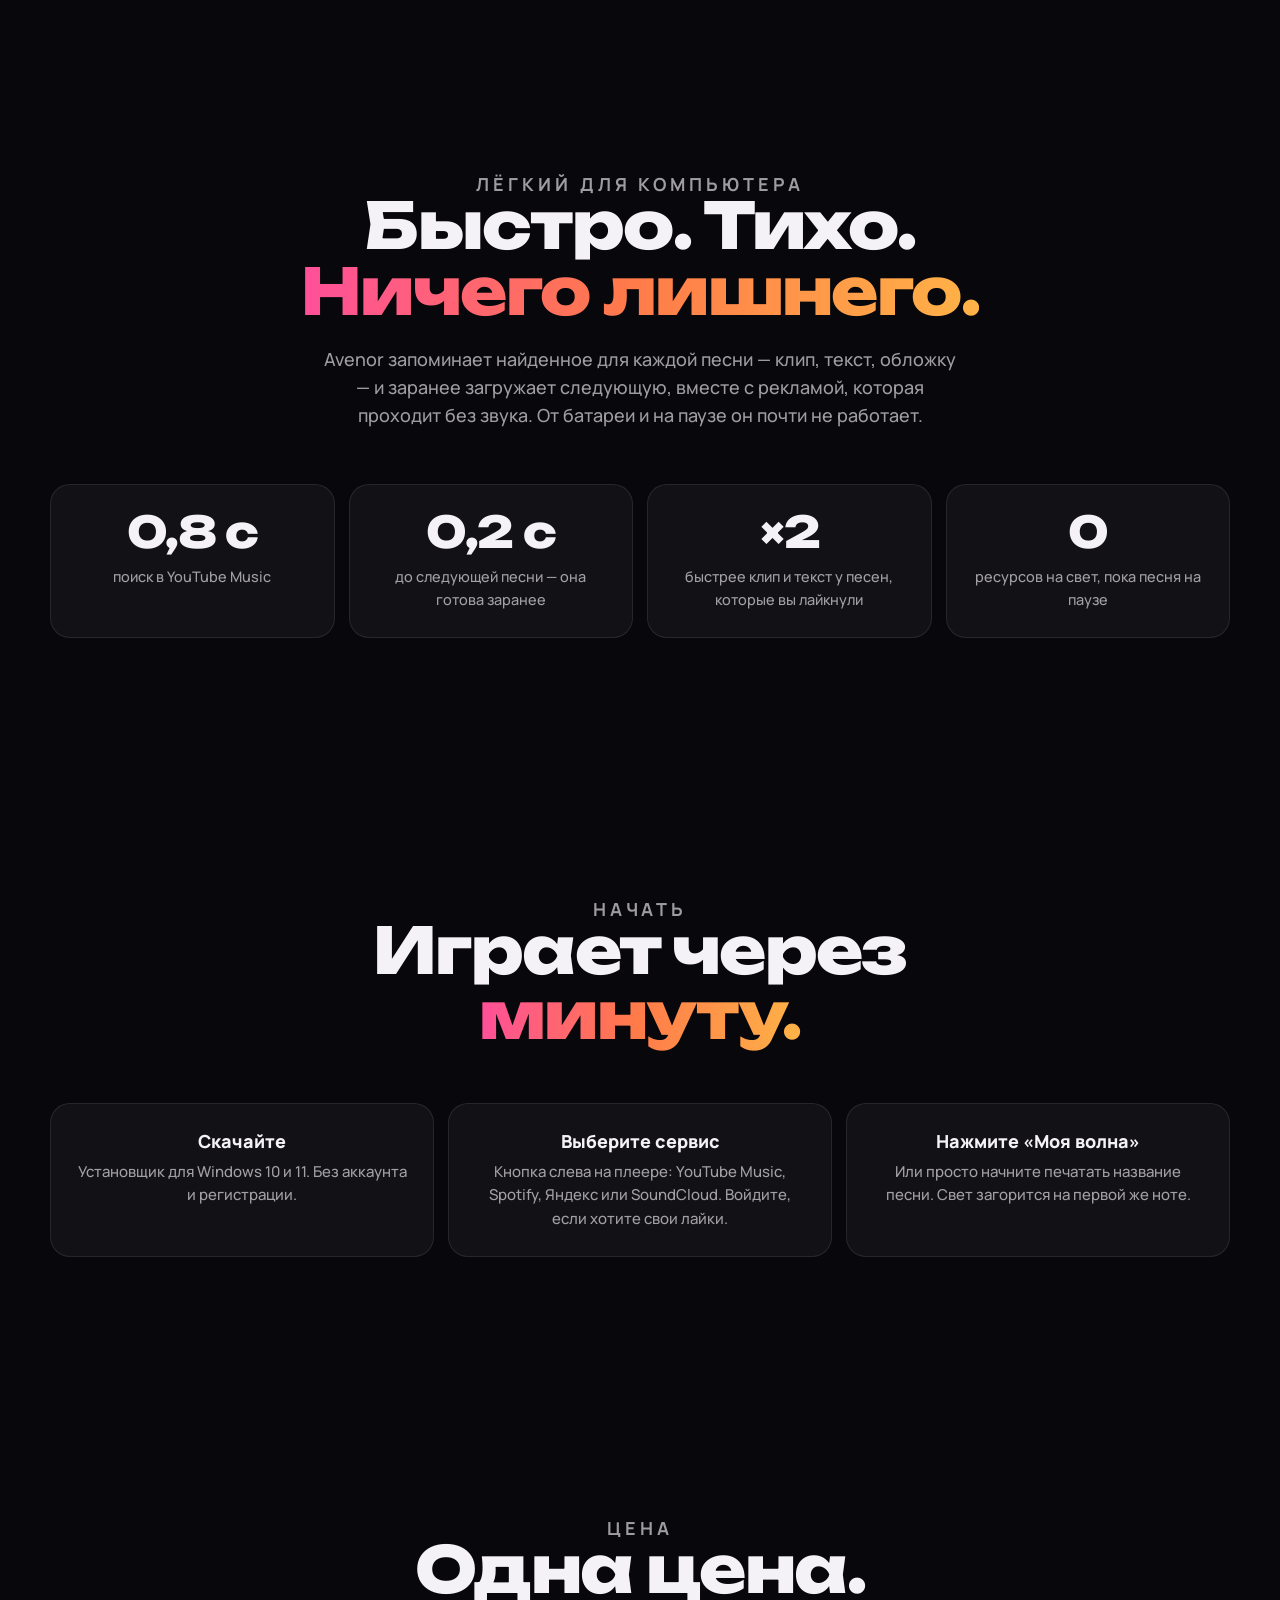
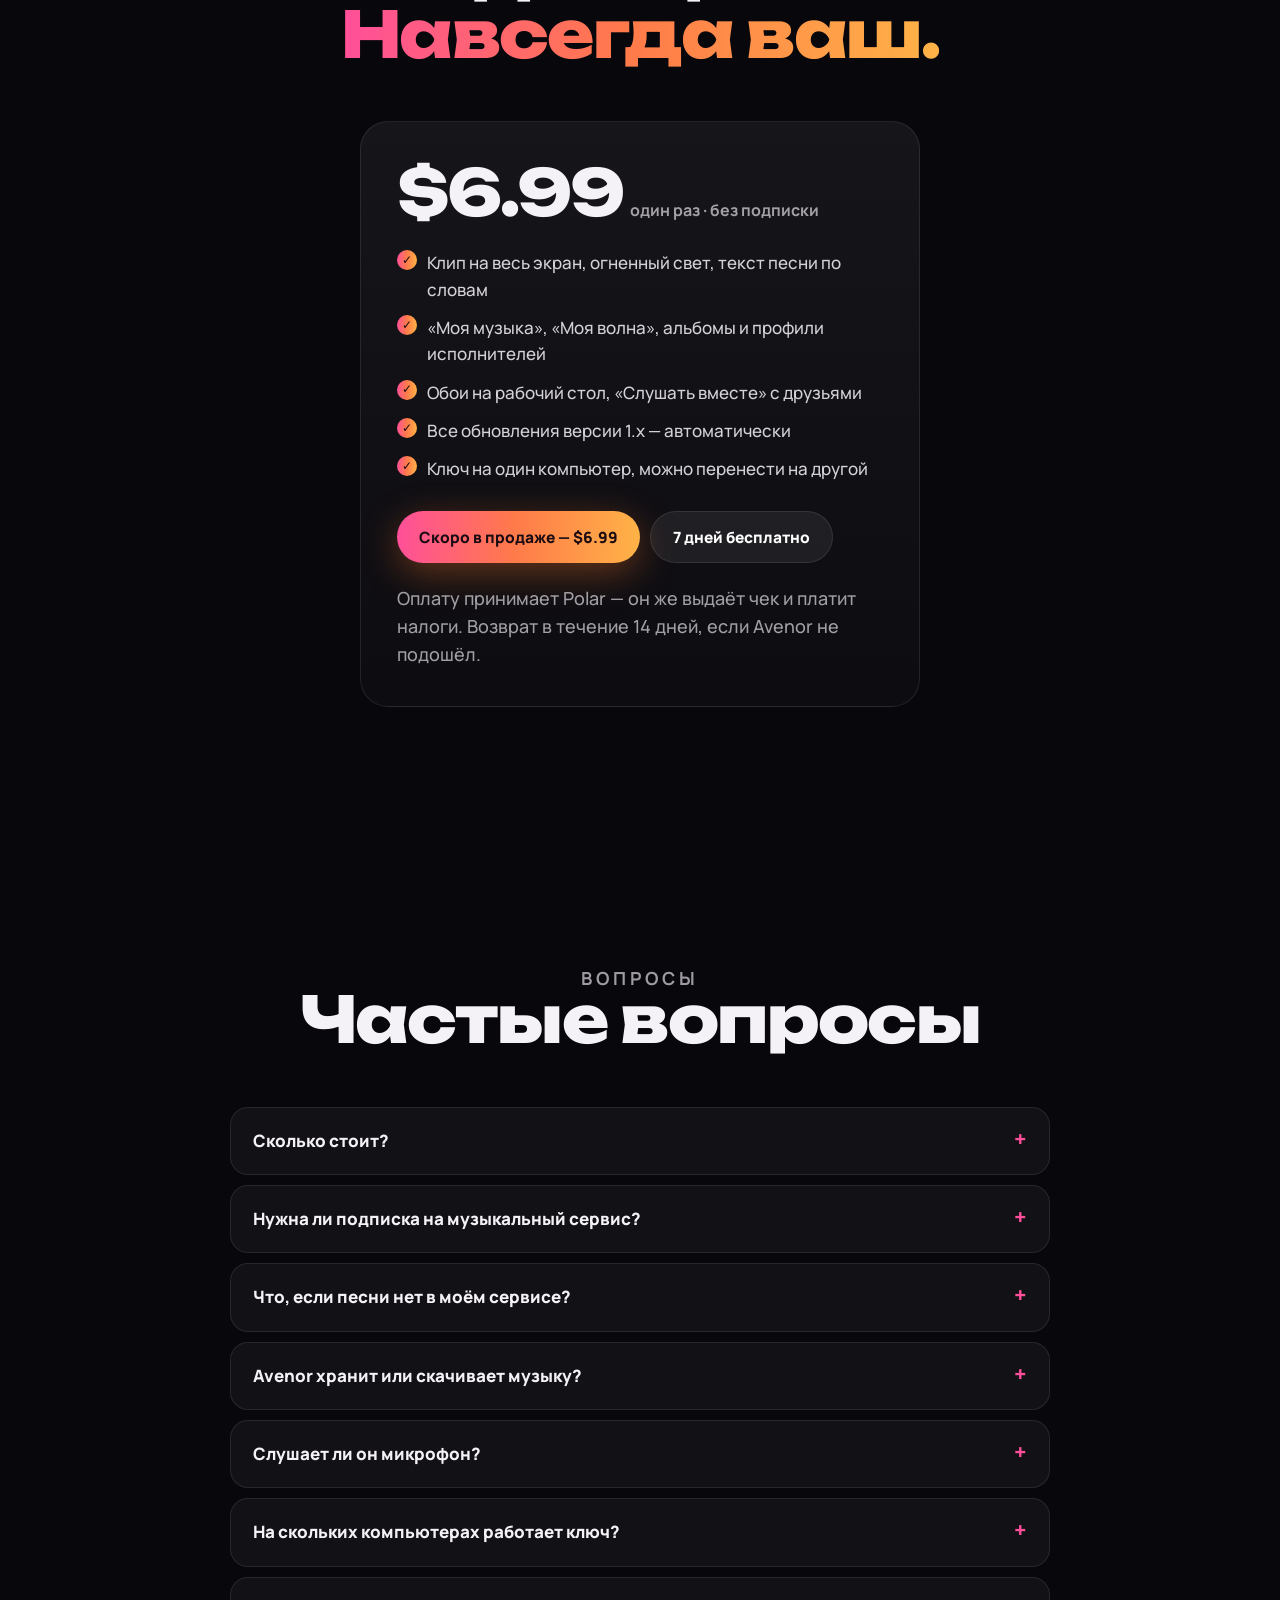
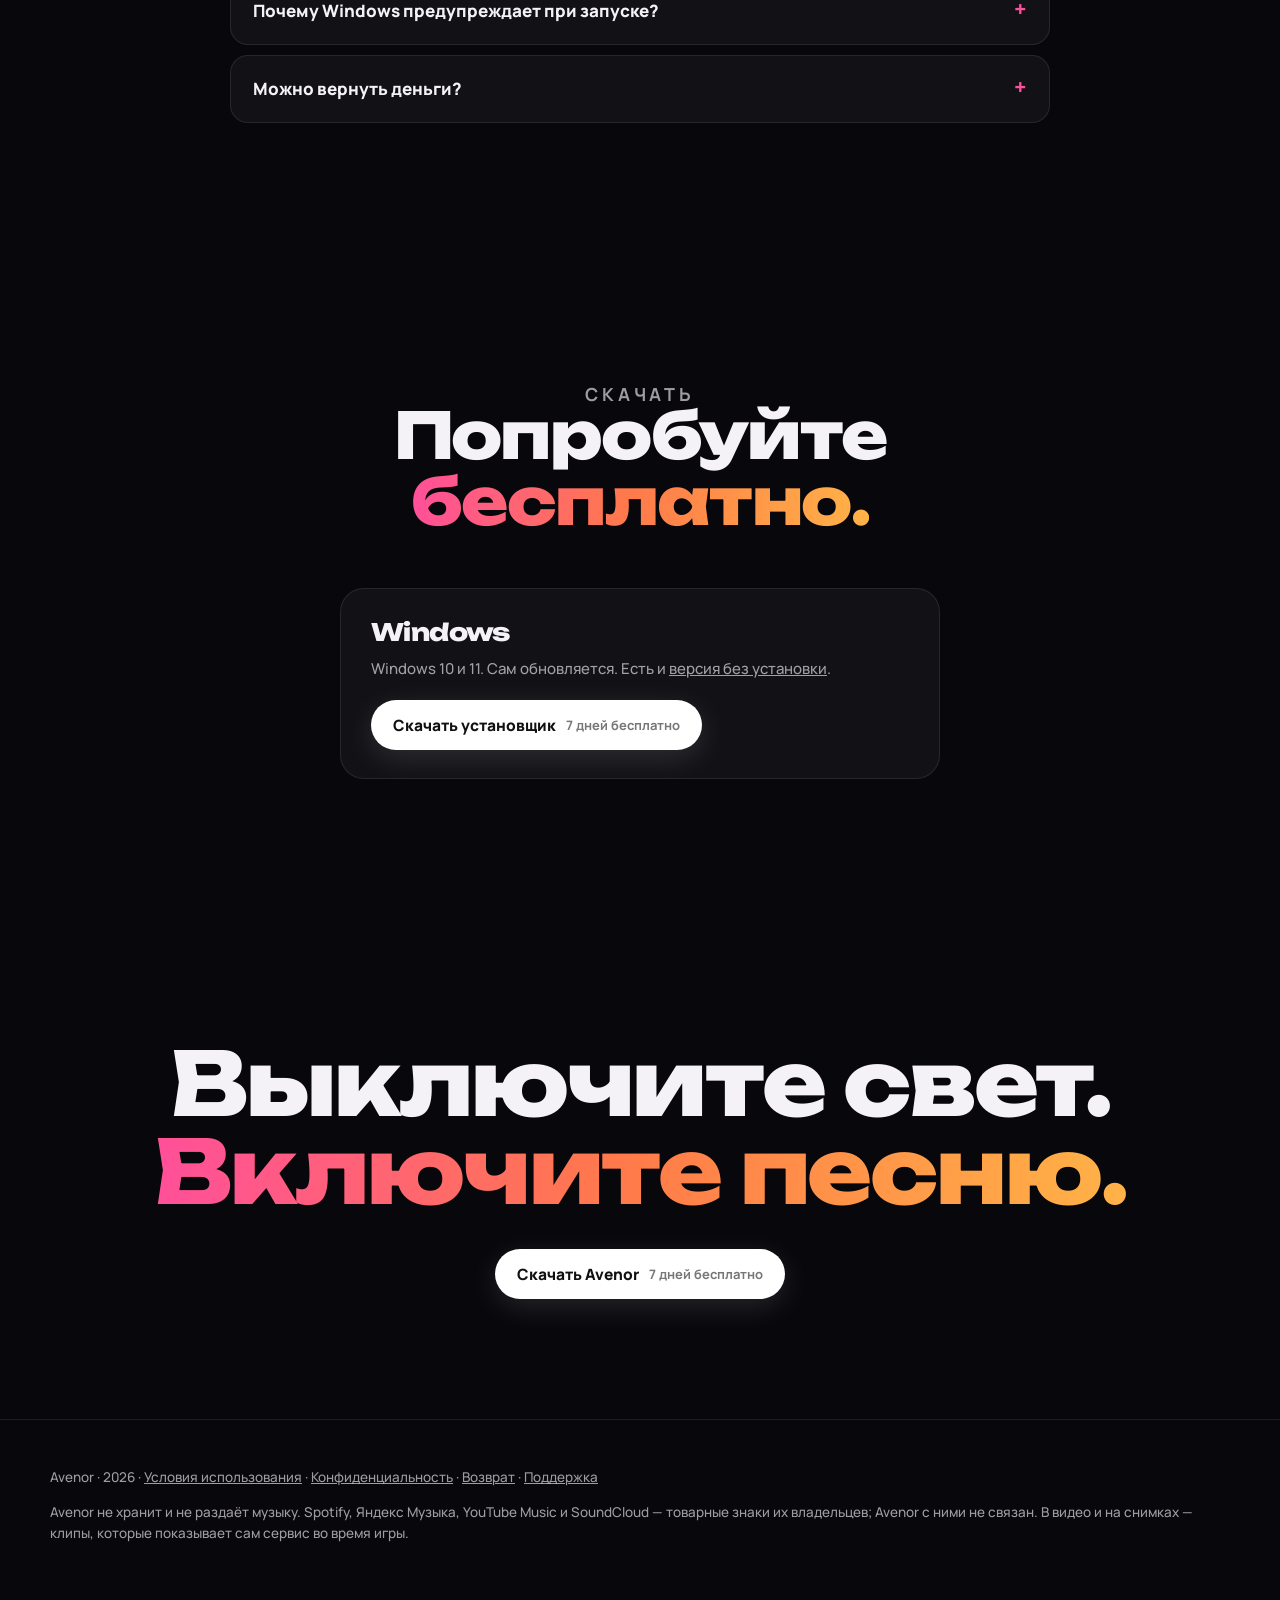
==== commit 99c6c8b2: "Hide the Android version for now Co-Authored-By: Claude Opus 5.5 <noreply@anthropic.com>" ====
--- a/index.html
+++ b/index.html
@@ -4,7 +4,7 @@
 <meta charset="utf-8">
 <meta name="viewport" content="width=device-width, initial-scale=1, viewport-fit=cover">
 <title>Avenor — музыка, которая светится</title>
-<meta name="description" content="Avenor превращает экран в сцену для музыки: клип на весь экран, огненный свет по краям в цветах обложки, текст песни по словам. YouTube Music, Spotify, Яндекс Музыка и SoundCloud. Для Windows и Android.">
+<meta name="description" content="Avenor превращает экран в сцену для музыки: клип на весь экран, огненный свет по краям в цветах обложки, текст песни по словам. YouTube Music, Spotify, Яндекс Музыка и SoundCloud. Для Windows.">
 <link rel="icon" href="icon.png">
 <meta property="og:title" content="Avenor — музыка, которая светится">
 <meta property="og:description" content="Клип на весь экран, свет по краям в цветах обложки и текст песни по словам. YouTube Music, Spotify, Яндекс Музыка, SoundCloud.">
@@ -249,9 +249,8 @@
     <p class="lead rv">Avenor превращает экран в сцену: клип на весь экран, огненный свет по краям в цветах обложки и текст песни, который загорается слово за словом. Слушайте YouTube Music, Spotify, Яндекс Музыку и SoundCloud — в одном красивом плеере.</p>
     <div class="ctas rv">
       <a class="btn btn-white" href="https://github.com/damireng/avenor/releases/latest/download/Avenor-Setup.exe">Скачать для Windows <small>7 дней бесплатно</small></a>
-      <a class="btn btn-ghost" href="#download">Android</a>
-    </div>
-    <div class="meta rv"><span>Windows 10 и 11</span><span>Android</span><span>6 языков</span><span>$6.99 один раз</span></div>
+    </div>
+    <div class="meta rv"><span>Windows 10 и 11</span><span>6 языков</span><span>$6.99 один раз</span></div>
     <div class="stage tilt rv">
       <div class="aura"></div>
       <div class="screen"><video src="media/v-hero.mp4" poster="media/v-hero.jpg" autoplay muted loop playsinline preload="metadata"></video></div>
@@ -376,7 +375,7 @@
     <p class="eyebrow rv">Начать</p>
     <h2 class="rv">Играет через<br><span class="grad">минуту.</span></h2>
     <div class="steps">
-      <div class="step rv spot"><h3>Скачайте</h3><p>Установщик для Windows или приложение для Android. Без аккаунта и регистрации.</p></div>
+      <div class="step rv spot"><h3>Скачайте</h3><p>Установщик для Windows 10 и 11. Без аккаунта и регистрации.</p></div>
       <div class="step rv spot"><h3>Выберите сервис</h3><p>Кнопка слева на плеере: YouTube Music, Spotify, Яндекс или SoundCloud. Войдите, если хотите свои лайки.</p></div>
       <div class="step rv spot"><h3>Нажмите «Моя волна»</h3><p>Или просто начните печатать название песни. Свет загорится на первой же ноте.</p></div>
     </div>
@@ -426,16 +425,11 @@
   <div class="wrap center">
     <p class="eyebrow rv">Скачать</p>
     <h2 class="rv">Попробуйте<br><span class="grad">бесплатно.</span></h2>
-    <div class="dl">
+    <div class="dl" style="grid-template-columns:1fr; max-width:600px; margin-left:auto; margin-right:auto">
       <div class="c rv spot" style="text-align:left">
         <h3>Windows</h3>
         <p>Windows 10 и 11. Сам обновляется. Есть и <a href="https://github.com/damireng/avenor/releases/latest/download/Avenor.exe">версия без установки</a>.</p>
         <a class="btn btn-white" href="https://github.com/damireng/avenor/releases/latest/download/Avenor-Setup.exe">Скачать установщик <small>7 дней бесплатно</small></a>
-      </div>
-      <div class="c rv spot" style="text-align:left">
-        <h3>Android</h3>
-        <p>Android 6 и новее. Яндекс Музыка, Spotify и SoundCloud с вашими аккаунтами. Телефон один раз спросит разрешение на установку.</p>
-        <a class="btn btn-ghost" href="https://github.com/damireng/avenor/releases/download/android-1.2.4/Avenor-Android.apk">Скачать APK <small style="color:var(--dim)">1.2.4</small></a>
       </div>
     </div>
   </div>
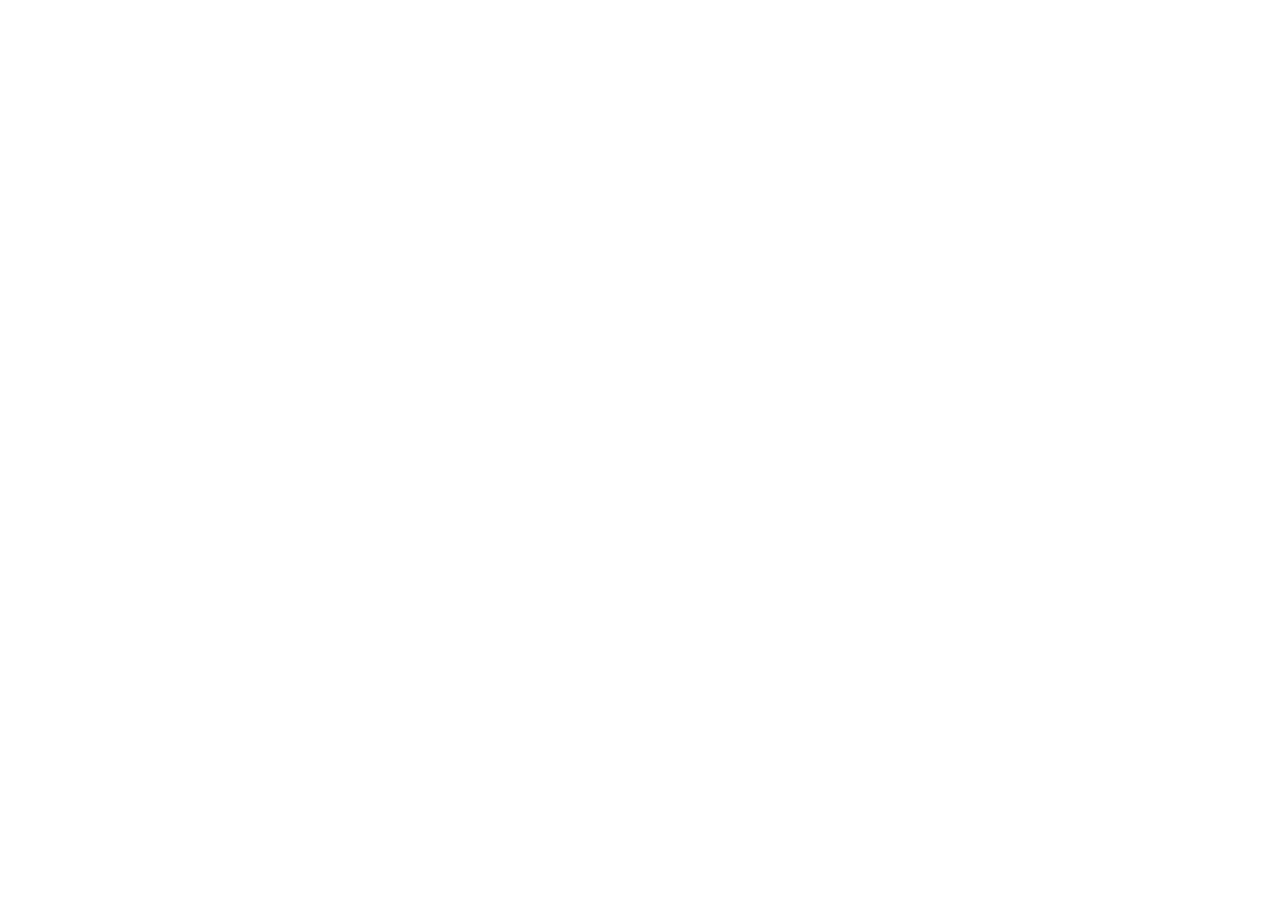
==== commit 782a71d2: "The site moved to avenorapp.github.io: old pages forward there Co-Authored-By: Claude Opus 5.5 <nore" ====
--- a/index.html
+++ b/index.html
@@ -2,571 +2,11 @@
 <html lang="ru">
 <head>
 <meta charset="utf-8">
-<meta name="viewport" content="width=device-width, initial-scale=1, viewport-fit=cover">
-<title>Avenor — музыка, которая светится</title>
-<meta name="description" content="Avenor превращает экран в сцену для музыки: клип на весь экран, огненный свет по краям в цветах обложки, текст песни по словам. YouTube Music, Spotify, Яндекс Музыка и SoundCloud. Для Windows.">
-<link rel="icon" href="icon.png">
-<meta property="og:title" content="Avenor — музыка, которая светится">
-<meta property="og:description" content="Клип на весь экран, свет по краям в цветах обложки и текст песни по словам. YouTube Music, Spotify, Яндекс Музыка, SoundCloud.">
-<meta property="og:image" content="https://damireng.github.io/avenor/media/v-hero.jpg">
-<meta name="theme-color" content="#08070c">
-<link rel="preconnect" href="https://fonts.googleapis.com"><link rel="preconnect" href="https://fonts.gstatic.com" crossorigin>
-<link href="https://fonts.googleapis.com/css2?family=Unbounded:wght@400;600;800&family=Manrope:wght@400;500;600;700;800&display=swap" rel="stylesheet">
-<style>
-  :root {
-    --bg: #08070c; --bg2: #110e17; --card: rgba(255,255,255,.045); --line: rgba(255,255,255,.09); --text: #f4f1f7; --dim: rgba(244,241,247,.64);
-    --pink: #ff4f9a; --orange: #ff8a3d; --violet: #9b5cff; --glow: 255 122 40;
-    --grad: linear-gradient(92deg, #ff4f9a 0%, #ff7a4a 48%, #ffb347 100%);
-  }
-  * { box-sizing: border-box; }
-  html { scroll-behavior: smooth; }
-  body { margin: 0; background: var(--bg); color: var(--text); font: 500 17px/1.55 Manrope, system-ui, sans-serif; -webkit-font-smoothing: antialiased; overflow-x: hidden; }
-  a { color: inherit; }
-  img, video { display: block; max-width: 100%; }
-  .wrap { width: min(1180px, calc(100% - 40px)); margin: 0 auto; }
-  h1, h2, h3 { font-family: Unbounded, Manrope, sans-serif; letter-spacing: -.025em; margin: 0; }
-  .grad { background: var(--grad); -webkit-background-clip: text; background-clip: text; color: transparent; }
-  .eyebrow { font: 700 12.5px/1 Manrope, sans-serif; letter-spacing: .22em; text-transform: uppercase; color: var(--pink); margin: 0 0 18px; }
-
-  /* ---------- floating navigation ---------- */
-  .nav { position: fixed; top: 14px; left: 50%; transform: translateX(-50%); z-index: 50; display: flex; align-items: center; gap: 6px; padding: 7px 7px 7px 16px;
-    border-radius: 999px; background: rgba(18,14,24,.62); border: 1px solid var(--line); backdrop-filter: blur(18px) saturate(1.4); -webkit-backdrop-filter: blur(18px) saturate(1.4);
-    box-shadow: 0 12px 40px rgba(0,0,0,.45); width: max-content; max-width: calc(100% - 24px); }
-  .nav .brand { display: flex; align-items: center; gap: 9px; font: 800 17px/1 Unbounded, sans-serif; text-decoration: none; margin-right: 10px; }
-  .nav .brand img { width: 26px; height: 26px; border-radius: 7px; }
-  .nav a.l { text-decoration: none; color: var(--dim); font-weight: 600; font-size: 14.5px; padding: 9px 12px; border-radius: 999px; transition: color .2s, background .2s; white-space: nowrap; }
-  .nav a.l:hover { color: #fff; background: rgba(255,255,255,.07); }
-  .nav .cta { margin-left: 6px; }
-  .btn { display: inline-flex; align-items: center; gap: 10px; padding: 13px 22px; border-radius: 999px; text-decoration: none; font-weight: 800; font-size: 15.5px; border: 0; cursor: pointer; transition: transform .2s, box-shadow .2s, background .2s; white-space: nowrap; }
-  .btn:hover { transform: translateY(-1px); }
-  .btn-white { background: #fff; color: #111; box-shadow: 0 8px 30px rgba(255,255,255,.12); }
-  .btn-white small { font-weight: 700; color: #777; font-size: 13px; }
-  .btn-grad { background: var(--grad); color: #1a0c12; box-shadow: 0 10px 36px rgb(var(--glow) / .35); }
-  .btn-ghost { background: rgba(255,255,255,.07); color: #fff; border: 1px solid var(--line); }
-  .nav .btn { padding: 10px 18px; font-size: 14.5px; }
-
-  /* ---------- hero ---------- */
-  .hero { position: relative; padding: 150px 0 40px; text-align: center; overflow: hidden; }
-  .hero::before { content: ""; position: absolute; inset: -20% -10% auto; height: 760px; pointer-events: none;
-    background: radial-gradient(50% 50% at 50% 30%, rgba(255,79,154,.22), transparent 70%), radial-gradient(40% 40% at 70% 10%, rgba(255,138,61,.18), transparent 70%), radial-gradient(40% 50% at 25% 20%, rgba(155,92,255,.18), transparent 70%); }
-  .hero h1 { position: relative; font-size: clamp(38px, 6.6vw, 92px); line-height: 1; font-weight: 800; }
-  .hero p.lead { position: relative; max-width: 690px; margin: 26px auto 0; color: var(--dim); font-size: clamp(16px, 1.6vw, 19px); }
-  .hero .ctas { position: relative; display: flex; gap: 12px; justify-content: center; flex-wrap: wrap; margin-top: 34px; }
-  .hero .meta { position: relative; display: flex; gap: 18px; justify-content: center; flex-wrap: wrap; margin-top: 20px; color: var(--dim); font-size: 14px; font-weight: 600; }
-  .hero .meta span::before { content: "●"; color: var(--pink); margin-right: 7px; font-size: 9px; vertical-align: 2px; }
-
-  /* the screen with the fire edge around it */
-  .screen { position: relative; margin: 64px auto 0; width: min(1180px, 100%); border-radius: 22px; overflow: hidden; background: #000;
-    box-shadow: 0 0 0 1px rgba(255,255,255,.08), 0 0 50px rgb(var(--glow) / .35), 0 0 140px rgb(var(--glow) / .18), 0 40px 120px rgba(0,0,0,.6); }
-  .screen video, .screen img { width: 100%; height: auto; aspect-ratio: 16 / 9; object-fit: cover; }
-  .screen::after { content: ""; position: absolute; inset: 0; border-radius: inherit; pointer-events: none;
-    box-shadow: inset 0 0 0 2px rgb(var(--glow) / .55), inset 0 0 26px rgb(var(--glow) / .45); animation: breathe 3.2s ease-in-out infinite; }
-  @keyframes breathe { 50% { box-shadow: inset 0 0 0 2px rgb(var(--glow) / .85), inset 0 0 42px rgb(var(--glow) / .7); } }
-
-  section { padding: 120px 0; position: relative; }
-  .split { display: grid; grid-template-columns: 1fr 1.25fr; gap: 64px; align-items: center; }
-  .split.rev { grid-template-columns: 1.25fr 1fr; }
-  .split.rev .txt { order: 2; }
-  .split h2, .center h2 { font-size: clamp(34px, 5vw, 64px); line-height: 1.02; font-weight: 800; }
-  .split p, .center p { color: var(--dim); font-size: 18px; margin: 22px 0 0; max-width: 520px; }
-  .center { text-align: center; }
-  .center p { margin-left: auto; margin-right: auto; max-width: 640px; }
-  .media { border-radius: 18px; overflow: hidden; box-shadow: 0 0 0 1px var(--line), 0 30px 80px rgba(0,0,0,.55); background: #000; }
-  .media.glow { box-shadow: 0 0 0 1px rgb(var(--glow) / .5), 0 0 60px rgb(var(--glow) / .3), 0 30px 80px rgba(0,0,0,.55); }
-  .media video, .media img { width: 100%; aspect-ratio: 16 / 9; object-fit: cover; }
-
-  /* dark full-width band */
-  .band { padding: 0; }
-  .band .wrap { position: relative; }
-  .band .media { border-radius: 26px; }
-  .band .over { position: absolute; left: 0; right: 0; bottom: 0; padding: 60px 54px 48px; border-radius: 0 0 26px 26px;
-    background: linear-gradient(transparent, rgba(0,0,0,.82)); }
-  .band .over h2 { font-size: clamp(28px, 4.2vw, 54px); line-height: 1.04; font-weight: 800; }
-  .band .over p { color: rgba(255,255,255,.8); margin: 12px 0 0; max-width: 560px; }
-
-  /* services: dark cards, the service's own color glowing from the corner, its logo on a tile */
-  .svc { display: grid; grid-template-columns: repeat(6, 1fr); gap: 18px; margin-top: 54px; text-align: left; }
-  .svc .c { grid-column: span 2; position: relative; overflow: hidden; padding: 34px 32px 36px; border-radius: 28px;
-    background: linear-gradient(180deg, rgba(255,255,255,.04), rgba(255,255,255,.015)); border: 1px solid rgba(255,255,255,.08);
-    transition: transform .35s cubic-bezier(.2,.7,.2,1), border-color .35s; }
-  .svc .c:nth-child(n+4) { grid-column: span 3; }
-  .svc .c::after { content: ""; position: absolute; inset: 0; pointer-events: none; border-radius: inherit; transition: opacity .4s;
-    background: radial-gradient(70% 60% at 14% 8%, rgb(var(--b) / .26), transparent 62%); }
-  .svc .c:hover { transform: translateY(-4px); border-color: rgba(255,255,255,.16); }
-  .svc .c:hover::after { opacity: 1.4; filter: brightness(1.25); }
-  .svc .ic { position: relative; z-index: 1; width: 68px; height: 68px; border-radius: 18px; display: grid; place-items: center; margin-bottom: 34px;
-    background: rgba(255,255,255,.045); border: 1px solid rgba(255,255,255,.09); box-shadow: 0 10px 30px rgb(var(--b) / .18); }
-  .svc .ic svg { width: 36px; height: 36px; }
-  .svc h3 { position: relative; z-index: 1; font: 800 26px/1.15 Manrope, sans-serif; letter-spacing: -.01em; }
-  .svc .tag { position: relative; z-index: 1; display: block; margin-top: 12px; font: 700 13px/1 Manrope, sans-serif; letter-spacing: .2em; text-transform: uppercase; color: rgba(244,241,247,.42); }
-  .svc p { position: relative; z-index: 1; color: rgba(244,241,247,.66); font-size: 17px; line-height: 1.6; margin: 22px 0 0; }
-  @media (max-width: 960px) { .svc { grid-template-columns: 1fr 1fr; } .svc .c, .svc .c:nth-child(n+4) { grid-column: span 1; } .svc .c:last-child { grid-column: 1 / -1; } }
-  @media (max-width: 600px) { .svc { grid-template-columns: 1fr; } .svc .c:last-child { grid-column: auto; } .svc .c { padding: 28px 24px 30px; } .svc .ic { margin-bottom: 26px; } }
-
-  /* features grid */
-  .feats { display: grid; grid-template-columns: repeat(3, 1fr); gap: 18px; margin-top: 54px; }
-  .feat { border-radius: 22px; overflow: hidden; background: var(--card); border: 1px solid var(--line); display: flex; flex-direction: column; }
-  .feat img { width: 100%; aspect-ratio: 16 / 10; object-fit: cover; }
-  .feat .b { padding: 20px 22px 24px; }
-  .feat h3 { font: 800 19px/1.25 Manrope, sans-serif; letter-spacing: 0; }
-  .feat p { color: var(--dim); font-size: 15px; margin: 8px 0 0; }
-
-  /* light on the computer: numbers */
-  .stats { display: grid; grid-template-columns: repeat(4, 1fr); gap: 14px; margin-top: 54px; }
-  .stat { padding: 26px 22px; border-radius: 20px; background: var(--card); border: 1px solid var(--line); }
-  .stat b { display: block; font: 800 clamp(30px, 3.4vw, 44px)/1 Unbounded, sans-serif; letter-spacing: -.03em; }
-  .stat span { display: block; color: var(--dim); font-size: 14.5px; margin-top: 12px; }
-
-  /* steps */
-  .steps { display: grid; grid-template-columns: repeat(3, 1fr); gap: 14px; margin-top: 54px; counter-reset: s; }
-  .step { padding: 26px 24px; border-radius: 20px; background: var(--card); border: 1px solid var(--line); counter-increment: s; }
-  .step::before { content: counter(s); display: grid; place-items: center; width: 36px; height: 36px; border-radius: 50%; background: var(--grad); color: #1a0c12; font: 800 16px/1 Unbounded, sans-serif; margin-bottom: 18px; }
-  .step h3 { font: 800 18px/1.25 Manrope, sans-serif; letter-spacing: 0; }
-  .step p { color: var(--dim); font-size: 15px; margin: 8px 0 0; }
-
-  /* price */
-  .price { max-width: 560px; margin: 54px auto 0; padding: 38px 36px; border-radius: 28px; background: linear-gradient(180deg, rgba(255,255,255,.06), rgba(255,255,255,.025)); border: 1px solid var(--line); text-align: left; position: relative; overflow: hidden; }
-  .price::before { content: ""; position: absolute; inset: -40% -20% auto auto; width: 340px; height: 340px; background: radial-gradient(closest-side, rgb(var(--glow) / .25), transparent); pointer-events: none; }
-  .price .amt { font: 800 64px/1 Unbounded, sans-serif; letter-spacing: -.04em; }
-  .price .amt small { font: 700 16px/1 Manrope, sans-serif; color: var(--dim); letter-spacing: 0; margin-left: 8px; }
-  .price ul { list-style: none; padding: 0; margin: 26px 0 28px; display: grid; gap: 12px; }
-  .price li { padding-left: 30px; position: relative; color: rgba(244,241,247,.86); }
-  .price li::before { content: "✓"; position: absolute; left: 0; top: 0; width: 20px; height: 20px; border-radius: 50%; display: grid; place-items: center; font-size: 12px; font-weight: 800; color: #1a0c12; background: var(--grad); }
-  .price .row { display: flex; gap: 10px; flex-wrap: wrap; }
-  .fine { color: var(--dim); font-size: 13.5px; margin-top: 18px; }
-
-  /* faq */
-  .faq { max-width: 820px; margin: 54px auto 0; display: grid; gap: 10px; }
-  .faq details { border-radius: 18px; background: var(--card); border: 1px solid var(--line); padding: 0 22px; }
-  .faq summary { list-style: none; cursor: pointer; padding: 20px 0; font-weight: 800; font-size: 17px; display: flex; justify-content: space-between; gap: 16px; }
-  .faq summary::-webkit-details-marker { display: none; }
-  .faq summary::after { content: "+"; color: var(--pink); font-size: 22px; line-height: 1; transition: transform .25s; }
-  .faq details[open] summary::after { transform: rotate(45deg); }
-  .faq details p { margin: 0 0 20px; color: var(--dim); font-size: 15.5px; }
-
-  /* download */
-  .dl { display: grid; grid-template-columns: 1fr 1fr; gap: 18px; margin-top: 54px; }
-  .dl .c { padding: 30px 30px 28px; border-radius: 24px; background: var(--card); border: 1px solid var(--line); }
-  .dl h3 { font: 800 24px/1.15 Unbounded, sans-serif; }
-  .dl p { color: var(--dim); font-size: 15px; margin: 10px 0 20px; }
-  .final { text-align: center; padding: 140px 0 120px; }
-  .final h2 { font-size: clamp(40px, 7vw, 88px); line-height: 1; font-weight: 800; }
-  footer { border-top: 1px solid var(--line); padding: 34px 0 44px; color: var(--dim); font-size: 13.5px; }
-  footer a { color: var(--dim); }
-
-  /* ---------- v2: scroll progress, tilting screen, ambient light, film reel, live light demo ---------- */
-  .progress { position: fixed; left: 0; top: 0; height: 3px; width: 100%; z-index: 60; transform-origin: left; transform: scaleX(var(--p, 0)); background: var(--grad); pointer-events: none; }
-  .stage { position: relative; margin: 64px auto 0; width: min(1180px, 100%); perspective: 1600px; isolation: isolate; }
-  .stage .screen { margin: 0; transform-origin: 50% 0; transform: rotateX(var(--tilt, 0deg)) scale(var(--sc, 1)); will-change: transform; transition: box-shadow .8s;
-    box-shadow: 0 0 0 1px rgba(255,255,255,.1), 0 40px 120px rgba(0,0,0,.6); }
-  .stage .screen::after { display: none; }
-  /* the light around the screen takes the colors of what plays in it (like Avenor itself) */
-  .aura { position: absolute; inset: 4% -3% -6%; z-index: -1; border-radius: 40px; pointer-events: none; filter: blur(70px); opacity: .85;
-    background: radial-gradient(60% 60% at 30% 40%, rgb(var(--a1, 255 122 40) / .8), transparent 70%), radial-gradient(60% 60% at 75% 60%, rgb(var(--a2, 255 79 154) / .75), transparent 70%);
-    transition: background 1.2s ease; transform: rotateX(var(--tilt, 0deg)) scale(var(--sc, 1)); }
-  .reel { margin-top: 120px; }
-  .reel .stage { margin-top: 0; }
-  .reel .screen { aspect-ratio: 16 / 9; }
-  .reel .screen video { position: absolute; inset: 0; height: 100%; opacity: 0; transition: opacity .7s ease; }
-  .reel .screen video.on { opacity: 1; }
-  .tabs { display: flex; gap: 10px; justify-content: center; margin-top: 30px; flex-wrap: wrap; }
-  .tab { appearance: none; border: 1px solid var(--line); background: var(--card); color: var(--dim); font: 700 14.5px/1 Manrope, sans-serif; padding: 12px 18px 14px; border-radius: 14px; cursor: pointer;
-    min-width: 150px; text-align: left; position: relative; overflow: hidden; transition: color .25s, border-color .25s, background .25s; }
-  .tab:hover { color: #fff; }
-  .tab.on { color: #fff; border-color: rgba(255,255,255,.22); background: rgba(255,255,255,.08); }
-  .tab i { position: absolute; left: 12px; right: 12px; bottom: 6px; height: 2px; border-radius: 2px; background: rgba(255,255,255,.12); overflow: hidden; }
-  .tab i b { display: block; height: 100%; width: 100%; transform-origin: left; transform: scaleX(var(--t, 0)); background: var(--grad); }
-  .reel .cap { text-align: center; color: var(--dim); max-width: 640px; margin: 22px auto 0; min-height: 3.2em; transition: opacity .3s; }
-  .reel .cap b { color: #fff; }
-  /* live light demo */
-  .demo { position: relative; margin: 54px auto 0; width: min(900px, 100%); aspect-ratio: 16 / 9; border-radius: 22px; overflow: hidden; background: #07050b; }
-  .demo canvas { position: absolute; inset: 0; width: 100%; height: 100%; }
-  .demo .art { position: absolute; inset: 0; background: center / cover no-repeat; filter: blur(28px) brightness(.55) saturate(1.3); transform: scale(1.15); }
-  .demo .card { position: absolute; left: 50%; top: 50%; transform: translate(-50%, -50%); display: flex; align-items: center; gap: 18px; padding: 14px 22px 14px 14px; border-radius: 20px;
-    background: rgba(10,8,16,.5); border: 1px solid rgba(255,255,255,.12); backdrop-filter: blur(14px); -webkit-backdrop-filter: blur(14px); text-align: left; }
-  .demo .card img { width: 74px; height: 74px; border-radius: 12px; object-fit: cover; }
-  .demo .card b { display: block; font-size: 18px; white-space: nowrap; } .demo .card span { color: var(--dim); font-size: 14px; white-space: nowrap; }
-  .swatches { display: flex; gap: 10px; justify-content: center; margin-top: 22px; flex-wrap: wrap; }
-  .sw { width: 34px; height: 34px; border-radius: 50%; border: 2px solid transparent; cursor: pointer; padding: 0; transition: transform .2s, border-color .2s; }
-  .sw:hover { transform: scale(1.12); } .sw.on { border-color: #fff; }
-  .sw.auto { background: conic-gradient(#ff4f9a, #ffb347, #3a6bff, #9b5cff, #ff4f9a); }
-  .demo-row { display: flex; gap: 10px; justify-content: center; margin-top: 14px; }
-  /* cards light up under the cursor */
-  .spot { position: relative; }
-  .spot::before { content: ""; position: absolute; inset: 0; border-radius: inherit; pointer-events: none; opacity: 0; transition: opacity .3s;
-    background: radial-gradient(260px circle at var(--mx, 50%) var(--my, 50%), rgba(255,255,255,.09), transparent 60%); }
-  .spot:hover::before { opacity: 1; }
-  /* headline words rise one after another */
-  .hero h1 .w { display: inline-block; opacity: 0; transform: translateY(.5em); filter: blur(8px); animation: wordIn .9s cubic-bezier(.2,.7,.2,1) forwards; animation-delay: calc(var(--d) * 90ms + 100ms); }
-  @keyframes wordIn { to { opacity: 1; transform: none; filter: none; } }
-  /* (a word is its own box, so the gradient text is painted per word) */
-  .grad .w { background: var(--grad); -webkit-background-clip: text; background-clip: text; color: transparent; padding-bottom: .08em; }
-  @media (prefers-reduced-motion: reduce) { .hero h1 .w { animation: none; opacity: 1; transform: none; filter: none; } .stage .screen, .aura { transform: none !important; } }
-  @media (max-width: 600px) { .tab { min-width: 0; flex: 1 1 40%; font-size: 13.5px; } .reel { margin-top: 80px; } .demo .card img { width: 52px; height: 52px; } .demo .card { gap: 12px; padding: 10px 16px 10px 10px; } }
-
-  /* reveal on scroll */
-  .rv { opacity: 0; transform: translateY(26px); transition: opacity .9s cubic-bezier(.2,.7,.2,1), transform .9s cubic-bezier(.2,.7,.2,1); }
-  .rv.in { opacity: 1; transform: none; }
-  @media (prefers-reduced-motion: reduce) { .rv { opacity: 1; transform: none; transition: none; } .screen::after { animation: none; } }
-
-  @media (max-width: 960px) {
-    .nav a.l { display: none; }
-    .split, .split.rev { grid-template-columns: 1fr; gap: 34px; }
-    .split.rev .txt { order: 0; }
-    .feats { grid-template-columns: 1fr 1fr; }
-    .stats { grid-template-columns: 1fr 1fr; }
-    .steps, .dl { grid-template-columns: 1fr; }
-    section { padding: 90px 0; }
-  }
-  @media (max-width: 600px) {
-    body { font-size: 16px; }
-    .wrap { width: calc(100% - 32px); }
-    .hero { padding-top: 120px; }
-    .feats { grid-template-columns: 1fr; }
-    .band .over { position: static; background: none; padding: 22px 4px 0; }
-    .screen { border-radius: 14px; margin-top: 44px; }
-    .price { padding: 30px 22px; }
-    .price .amt { font-size: 52px; }
-  }
-</style>
+<title>Avenor переехал</title>
+<link rel="canonical" href="https://avenorapp.github.io/">
+<meta http-equiv="refresh" content="0; url=https://avenorapp.github.io/">
+<script>location.replace('https://avenorapp.github.io/' + location.search + location.hash)</script>
+<style>body{margin:0;min-height:100vh;display:grid;place-items:center;background:#08070c;color:#f4f1f7;font:500 17px/1.5 system-ui,sans-serif}a{color:#ff7a4a}</style>
 </head>
-<body>
-<div class="progress"></div>
-
-<nav class="nav">
-  <a class="brand" href="#top"><img src="icon.png" alt="">Avenor</a>
-  <a class="l" href="#look">Как выглядит</a>
-  <a class="l" href="#services">Сервисы</a>
-  <a class="l" href="#features">Возможности</a>
-  <a class="l" href="#pricing">Цена</a>
-  <a class="l" href="#faq">Вопросы</a>
-  <a class="btn btn-white cta" href="#download">Скачать</a>
-</nav>
-
-<header class="hero" id="top">
-  <div class="wrap">
-    <h1 class="rv">Музыка,<br><span class="grad">которая светится.</span></h1>
-    <p class="lead rv">Avenor превращает экран в сцену: клип на весь экран, огненный свет по краям в цветах обложки и текст песни, который загорается слово за словом. Слушайте YouTube Music, Spotify, Яндекс Музыку и SoundCloud — в одном красивом плеере.</p>
-    <div class="ctas rv">
-      <a class="btn btn-white" href="https://github.com/damireng/avenor/releases/latest/download/Avenor-Setup.exe">Скачать для Windows <small>7 дней бесплатно</small></a>
-    </div>
-    <div class="meta rv"><span>Windows 10 и 11</span><span>6 языков</span><span>$6.99 один раз</span></div>
-    <div class="stage tilt rv">
-      <div class="aura"></div>
-      <div class="screen"><video src="media/v-hero.mp4" poster="media/v-hero.jpg" autoplay muted loop playsinline preload="metadata"></video></div>
-    </div>
-  </div>
-</header>
-
-<section id="look" class="reel">
-  <div class="wrap">
-    <div class="center">
-      <p class="eyebrow rv">Как это выглядит</p>
-      <h2 class="rv">Каждая песня —<br><span class="grad">своя сцена.</span></h2>
-    </div>
-    <div class="stage rv" style="margin-top:54px">
-      <div class="aura"></div>
-      <div class="screen">
-        <video class="on" data-src="media/v-clip.mp4" poster="media/v-clip.jpg" muted playsinline preload="none"></video>
-        <video data-src="media/v-cover.mp4" poster="media/v-cover.jpg" muted playsinline preload="none"></video>
-        <video data-src="media/v-colors.mp4" poster="media/v-colors.jpg" muted playsinline preload="none"></video>
-        <video data-src="media/v-wallpaper.mp4" poster="media/v-wallpaper.jpg" muted playsinline preload="none"></video>
-      </div>
-    </div>
-    <div class="tabs rv">
-      <button class="tab on"><span>Клипы</span><i><b></b></i></button>
-      <button class="tab"><span>Цвет обложки</span><i><b></b></i></button>
-      <button class="tab"><span>Любой цвет</span><i><b></b></i></button>
-      <button class="tab"><span>Живые обои</span><i><b></b></i></button>
-    </div>
-    <p class="cap"></p>
-  </div>
-</section>
-
-<section id="light">
-  <div class="wrap center">
-    <p class="eyebrow rv">Попробуйте сами</p>
-    <h2 class="rv">Свет, который<br><span class="grad">играет вместе с песней.</span></h2>
-    <p class="rv">По краям горит живая кромка в цветах обложки. На ударных вспыхивает и сыплет искрами, на тихих местах успокаивается, на паузе гаснет. Нажмите на цвет — так это выглядит в Avenor.</p>
-    <div class="demo rv">
-      <div class="art" style="background-image:url(media/demo-cover.jpg)"></div>
-      <canvas></canvas>
-      <div class="card"><img src="media/demo-cover.jpg" alt=""><div><b>Better Now</b><span>Post Malone</span></div></div>
-    </div>
-    <div class="swatches rv">
-      <button class="sw auto on" data-c="auto" title="Из обложки"></button>
-      <button class="sw" data-c="255,79,154" style="background:#ff4f9a" title="Розовый"></button>
-      <button class="sw" data-c="255,122,26" style="background:#ff7a1a" title="Огонь"></button>
-      <button class="sw" data-c="58,107,255" style="background:#3a6bff" title="Синий"></button>
-      <button class="sw" data-c="155,92,255" style="background:#9b5cff" title="Фиолетовый"></button>
-      <button class="sw" data-c="24,194,156" style="background:#18c29c" title="Мята"></button>
-      <button class="sw" data-c="255,255,255" style="background:#fff" title="Белый"></button>
-    </div>
-    <div class="demo-row rv"><button class="btn btn-ghost" id="demoPlay">⏸ Пауза</button></div>
-  </div>
-</section>
-
-<section id="services">
-  <div class="wrap center">
-    <p class="eyebrow rv">Сервисы</p>
-    <h2 class="rv">Слушайте там,<br><span class="grad">где уже ваша музыка.</span></h2>
-    <p class="rv">Без новых подписок: Avenor играет ваши лайки и плейлисты из сервисов, которыми вы уже пользуетесь.</p>
-    <div class="svc">
-      <div class="c rv spot" style="--b: 255 0 51">
-        <div class="ic"><svg viewBox="0 0 36 36"><circle cx="18" cy="18" r="16" fill="#ff0033"/><circle cx="18" cy="18" r="9.2" fill="none" stroke="#fff" stroke-width="2"/><path d="M15.4 13.6v8.8l7.2-4.4z" fill="#fff"/></svg></div>
-        <h3>YouTube Music</h3><span class="tag">Прямо в Avenor</span>
-        <p>Играет внутри Avenor, без браузера. Поиск за секунду, следующая песня готова заранее — включается мгновенно.</p>
-      </div>
-      <div class="c rv spot" style="--b: 30 215 96">
-        <div class="ic"><svg viewBox="0 0 36 36"><circle cx="18" cy="18" r="16" fill="#1ed760"/><g fill="none" stroke="#0b0b0b" stroke-linecap="round"><path d="M9.6 13.6c5.6-1.7 12-1.2 16.8 1.5" stroke-width="2.6"/><path d="M10.6 18.2c4.6-1.3 9.8-.9 13.8 1.3" stroke-width="2.2"/><path d="M11.4 22.4c3.8-1 7.6-.7 10.8 1" stroke-width="1.8"/></g></svg></div>
-        <h3>Spotify</h3><span class="tag">Ваше приложение</span>
-        <p>Выбрали песню в Avenor — она заиграла в вашем Spotify. Без настройки и ключей, свет и текст следуют за каждой песней.</p>
-      </div>
-      <div class="c rv spot" style="--b: 255 204 0">
-        <div class="ic"><svg viewBox="0 0 36 36"><circle cx="18" cy="18" r="16" fill="#ffcc00"/><path d="M21.5 10.5v10.2a3.3 3.3 0 1 1-2-3V12.8l-5 1.3v8.6a3.3 3.3 0 1 1-2-3v-7.2z" fill="#121212"/></svg></div>
-        <h3>Яндекс Музыка</h3><span class="tag">Ваш аккаунт</span>
-        <p>«Мне нравится», плейлисты и «Моя волна». Чего нет в Яндексе, Avenor сыграет через YouTube Music.</p>
-      </div>
-      <div class="c rv spot" style="--b: 255 85 0">
-        <div class="ic"><svg viewBox="0 0 36 36"><g fill="#ff5500"><rect x="4" y="18" width="1.6" height="6" rx=".8"/><rect x="7" y="16" width="1.6" height="8" rx=".8"/><rect x="10" y="14.5" width="1.6" height="9.5" rx=".8"/><rect x="13" y="13" width="1.6" height="11" rx=".8"/><path d="M16 12.4a7.2 7.2 0 0 1 9.9 3.8 4 4 0 1 1 1.4 7.8H16z"/></g></svg></div>
-        <h3>SoundCloud</h3><span class="tag">Ваш аккаунт</span>
-        <p>Лайки и плейлисты SoundCloud, а «Моя волна» собирается из его собственных станций — под ваш вкус, со светом на каждом ударе.</p>
-      </div>
-      <div class="c rv spot" style="--b: 155 92 255">
-        <div class="ic"><svg viewBox="0 0 36 36"><path d="M5 10.5A2.5 2.5 0 0 1 7.5 8h6.2l2.6 3h12.2A2.5 2.5 0 0 1 31 13.5v12A2.5 2.5 0 0 1 28.5 28h-21A2.5 2.5 0 0 1 5 25.5z" fill="#9b5cff"/><path d="M20.5 14.5v6.6a2.3 2.3 0 1 1-1.5-2.1v-3.7l-3.5.9v5.6a2.3 2.3 0 1 1-1.5-2.1v-4.6z" fill="#fff"/></svg></div>
-        <h3>Ваши файлы</h3><span class="tag">Папка с музыкой</span>
-        <p>Добавьте папку с MP3, FLAC или M4A — и они в той же красоте: свет, обложка и текст песни.</p>
-      </div>
-    </div>
-  </div>
-</section>
-
-<section id="features">
-  <div class="wrap center">
-    <p class="eyebrow rv">Больше, чем свет</p>
-    <h2 class="rv">Всё, что нужно,<br><span class="grad">на одном экране.</span></h2>
-    <div class="feats">
-      <div class="feat rv spot"><img src="media/v-hero.jpg" alt="" loading="lazy"><div class="b"><h3>Текст песни по словам</h3><p>Строки загораются в такт и плавно гаснут. Не тот текст — один клик, и другой вариант.</p></div></div>
-      <div class="feat rv spot"><img src="media/search.jpg" alt="" loading="lazy"><div class="b"><h3>Поиск за секунду</h3><p>Просто начните печатать. Avenor помнит, что вы искали, и сначала показывает песни нужного исполнителя.</p></div></div>
-      <div class="feat rv spot"><img src="media/v-cover.jpg" alt="" loading="lazy"><div class="b"><h3>Только оригинальные клипы</h3><p>Никаких нарезок из TikTok. Если у песни нет клипа — на фоне её обложка.</p></div></div>
-      <div class="feat rv spot"><img src="media/settings.jpg" alt="" loading="lazy"><div class="b"><h3>Настройте под себя</h3><p>Свет, часы, панели — всё двигается и меняет цвет. Зажмите любую панель и перетащите.</p></div></div>
-      <div class="feat rv spot"><img src="media/menu.jpg" alt="" loading="lazy"><div class="b"><h3>Видно, где вы вошли</h3><p>Один выбор — где играет музыка. Avenor запоминает его и сразу видит ваши аккаунты.</p></div></div>
-      <div class="feat rv spot"><img src="media/english.jpg" alt="" loading="lazy"><div class="b"><h3>6 языков</h3><p>Русский, English, Español, Português, Deutsch, Türkçe — выбирается сам по языку Windows.</p></div></div>
-    </div>
-  </div>
-</section>
-
-<section>
-  <div class="wrap center">
-    <p class="eyebrow rv">Лёгкий для компьютера</p>
-    <h2 class="rv">Быстро. Тихо.<br><span class="grad">Ничего лишнего.</span></h2>
-    <p class="rv">Avenor запоминает найденное для каждой песни — клип, текст, обложку — и заранее загружает следующую, вместе с рекламой, которая проходит без звука. От батареи и на паузе он почти не работает.</p>
-    <div class="stats">
-      <div class="stat rv spot"><b>0,8&nbsp;с</b><span>поиск в YouTube Music</span></div>
-      <div class="stat rv spot"><b>0,2&nbsp;с</b><span>до следующей песни — она готова заранее</span></div>
-      <div class="stat rv spot"><b>×2</b><span>быстрее клип и текст у песен, которые вы лайкнули</span></div>
-      <div class="stat rv spot"><b>0</b><span>ресурсов на свет, пока песня на паузе</span></div>
-    </div>
-  </div>
-</section>
-
-<section>
-  <div class="wrap center">
-    <p class="eyebrow rv">Начать</p>
-    <h2 class="rv">Играет через<br><span class="grad">минуту.</span></h2>
-    <div class="steps">
-      <div class="step rv spot"><h3>Скачайте</h3><p>Установщик для Windows 10 и 11. Без аккаунта и регистрации.</p></div>
-      <div class="step rv spot"><h3>Выберите сервис</h3><p>Кнопка слева на плеере: YouTube Music, Spotify, Яндекс или SoundCloud. Войдите, если хотите свои лайки.</p></div>
-      <div class="step rv spot"><h3>Нажмите «Моя волна»</h3><p>Или просто начните печатать название песни. Свет загорится на первой же ноте.</p></div>
-    </div>
-  </div>
-</section>
-
-<section id="pricing">
-  <div class="wrap center">
-    <p class="eyebrow rv">Цена</p>
-    <h2 class="rv">Одна цена.<br><span class="grad">Навсегда ваш.</span></h2>
-    <div class="price rv spot">
-      <div class="amt">$6.99<small>один раз · без подписки</small></div>
-      <ul>
-        <li>Клип на весь экран, огненный свет, текст песни по словам</li>
-        <li>«Моя музыка», «Моя волна», альбомы и профили исполнителей</li>
-        <li>Обои на рабочий стол, «Слушать вместе» с друзьями</li>
-        <li>Все обновления версии 1.x — автоматически</li>
-        <li>Ключ на один компьютер, можно перенести на другой</li>
-      </ul>
-      <div class="row">
-        <a class="btn btn-grad buy" href="#download">Купить Avenor — $6.99</a>
-        <a class="btn btn-ghost" href="https://github.com/damireng/avenor/releases/latest/download/Avenor-Setup.exe">7 дней бесплатно</a>
-      </div>
-      <p class="fine">Оплату принимает Polar — он же выдаёт чек и платит налоги. Возврат в течение 14 дней, если Avenor не подошёл.</p>
-    </div>
-  </div>
-</section>
-
-<section id="faq">
-  <div class="wrap center">
-    <p class="eyebrow rv">Вопросы</p>
-    <h2 class="rv">Частые вопросы</h2>
-    <div class="faq">
-      <details class="rv"><summary>Сколько стоит?</summary><p>7 дней — бесплатно и без ограничений. Потом $6.99 один раз, без подписки. Все обновления 1.x входят в цену.</p></details>
-      <details class="rv"><summary>Нужна ли подписка на музыкальный сервис?</summary><p>Нет. YouTube Music играет бесплатно прямо в Avenor. Spotify играет в вашем приложении Spotify. Для полных песен в Яндекс Музыке нужен Плюс — как и в самом Яндексе.</p></details>
-      <details class="rv"><summary>Что, если песни нет в моём сервисе?</summary><p>Avenor не показывает песни, которые сервис убрал, а если песня всё же не включается — сам сыграет её через YouTube Music и честно об этом скажет.</p></details>
-      <details class="rv"><summary>Avenor хранит или скачивает музыку?</summary><p>Нет. Музыка играет из ваших сервисов. Avenor запоминает только найденное для песни — клип, текст и обложку, чтобы в следующий раз всё появилось быстрее.</p></details>
-      <details class="rv"><summary>Слушает ли он микрофон?</summary><p>Нет. Чтобы свет двигался в такт, Avenor анализирует звук, который играет компьютер, прямо на компьютере. Ничего не записывается и никуда не отправляется.</p></details>
-      <details class="rv"><summary>На скольких компьютерах работает ключ?</summary><p>На одном. Чтобы перенести на другой, в меню источников нажмите «Ещё» → «Лицензия» → «Отключить этот ПК» и введите ключ на новом.</p></details>
-      <details class="rv"><summary>Почему Windows предупреждает при запуске?</summary><p>Пока у Avenor нет платной подписи издателя, Windows SmartScreen показывает предупреждение. Нажмите «Подробнее» → «Выполнить в любом случае».</p></details>
-      <details class="rv"><summary>Можно вернуть деньги?</summary><p>Да, в течение 14 дней после покупки, если Avenor не подошёл. Подробнее — в <a href="refund.html">правилах возврата</a>.</p></details>
-    </div>
-  </div>
-</section>
-
-<section id="download">
-  <div class="wrap center">
-    <p class="eyebrow rv">Скачать</p>
-    <h2 class="rv">Попробуйте<br><span class="grad">бесплатно.</span></h2>
-    <div class="dl" style="grid-template-columns:1fr; max-width:600px; margin-left:auto; margin-right:auto">
-      <div class="c rv spot" style="text-align:left">
-        <h3>Windows</h3>
-        <p>Windows 10 и 11. Сам обновляется. Есть и <a href="https://github.com/damireng/avenor/releases/latest/download/Avenor.exe">версия без установки</a>.</p>
-        <a class="btn btn-white" href="https://github.com/damireng/avenor/releases/latest/download/Avenor-Setup.exe">Скачать установщик <small>7 дней бесплатно</small></a>
-      </div>
-    </div>
-  </div>
-</section>
-
-<div class="final">
-  <div class="wrap">
-    <h2 class="rv">Выключите свет.<br><span class="grad">Включите песню.</span></h2>
-    <div class="rv" style="margin-top:34px"><a class="btn btn-white" href="https://github.com/damireng/avenor/releases/latest/download/Avenor-Setup.exe">Скачать Avenor <small>7 дней бесплатно</small></a></div>
-  </div>
-</div>
-
-<footer>
-  <div class="wrap">
-    <p>Avenor · 2026 · <a href="terms.html">Условия использования</a> · <a href="privacy.html">Конфиденциальность</a> · <a href="refund.html">Возврат</a> · <a href="https://github.com/damireng/avenor/issues">Поддержка</a></p>
-    <p>Avenor не хранит и не раздаёт музыку. Spotify, Яндекс Музыка, YouTube Music и SoundCloud — товарные знаки их владельцев; Avenor с ними не связан. В видео и на снимках — клипы, которые показывает сам сервис во время игры.</p>
-  </div>
-</footer>
-
-<script>
-  // Polar checkout link: set it here once the product exists; until then "Купить" leads to the download section
-  const CHECKOUT_URL = '';
-  document.querySelectorAll('a.buy').forEach(a => {
-    if (CHECKOUT_URL) { a.href = CHECKOUT_URL; a.target = '_blank'; a.rel = 'noopener'; }
-    else { a.textContent = 'Скоро в продаже — $6.99'; a.href = '#download'; }
-  });
-  // fade sections in as they scroll into view
-  const io = new IntersectionObserver(es => es.forEach(e => { if (e.isIntersecting) { e.target.classList.add('in'); io.unobserve(e.target); } }), { threshold: .12 });
-  document.querySelectorAll('.rv').forEach(el => io.observe(el));
-  const still = matchMedia('(prefers-reduced-motion: reduce)').matches;
-
-  // headline: words rise one after another
-  document.querySelectorAll('.hero h1').forEach(h => {
-    let d = 0;
-    const walk = n => { for (const c of [...n.childNodes]) {
-      if (c.nodeType === 3) { const f = document.createDocumentFragment(); c.textContent.split(/(\s+)/).forEach(w => { if (!w) return; if (/^\s+$/.test(w)) f.append(w); else { const s = document.createElement('span'); s.className = 'w'; s.style.setProperty('--d', d++); s.textContent = w; f.append(s); } }); c.replaceWith(f); }
-      else if (c.nodeType === 1 && c.tagName !== 'BR') walk(c); } };
-    h.classList.remove('rv'); h.classList.add('in'); walk(h);
-  });
-
-  // scroll: progress bar on top; the screens lie back in 3D and straighten up as they come into view
-  const bar = document.querySelector('.progress'), stages = [...document.querySelectorAll('.stage')];
-  let ticking = false;
-  const onScroll = () => {
-    ticking = false;
-    const h = document.documentElement; bar.style.setProperty('--p', (h.scrollTop / Math.max(1, h.scrollHeight - innerHeight)).toFixed(4));
-    if (still) return;
-    for (const s of stages) {
-      const r = s.getBoundingClientRect(), p = Math.min(1, Math.max(0, (innerHeight - r.top) / (innerHeight * .75)));
-      s.style.setProperty('--tilt', (24 * (1 - p)).toFixed(2) + 'deg'); s.style.setProperty('--sc', (.9 + .1 * p).toFixed(4));
-    }
-  };
-  addEventListener('scroll', () => { if (!ticking) { ticking = true; requestAnimationFrame(onScroll); } }, { passive: true });
-  addEventListener('resize', onScroll); onScroll();
-
-  // the light around a screen takes the two strongest colors of the video playing in it
-  const cv = document.createElement('canvas'); cv.width = 16; cv.height = 9; const cx = cv.getContext('2d', { willReadFrequently: true });
-  const tint = (stage, v) => {
-    if (!v || v.readyState < 2 || v.paused) return;
-    try { cx.drawImage(v, 0, 0, 16, 9); } catch { return; }
-    const d = cx.getImageData(0, 0, 16, 9).data, side = (x0, x1) => { let r = 0, g = 0, b = 0, n = 0;
-      for (let y = 0; y < 9; y++) for (let x = x0; x < x1; x++) { const i = (y * 16 + x) * 4, m = Math.max(d[i], d[i + 1], d[i + 2]); const w = 1 + m / 40; r += d[i] * w; g += d[i + 1] * w; b += d[i + 2] * w; n += w; }
-      // brighter and more colorful than the plain average, so the light reads as light
-      let c = [r / n, g / n, b / n]; const mx = Math.max(...c, 1), mn = Math.min(...c); c = c.map(v => (v - mn * .55) / Math.max(1, mx - mn * .55) * 255);
-      return c.map(Math.round).join(' '); };
-    stage.style.setProperty('--a1', side(0, 8)); stage.style.setProperty('--a2', side(8, 16));
-  };
-  setInterval(() => { for (const s of stages) tint(s, s.querySelector('.screen video.on') || s.querySelector('.screen video')); }, 400);
-
-  // videos play only while on screen (saves battery and data); the reel's videos are driven by the reel
-  const vo = new IntersectionObserver(es => es.forEach(e => { const v = e.target; if (v.closest('.reel')) return; if (e.isIntersecting) v.play().catch(() => {}); else v.pause(); }), { threshold: .2 });
-  document.querySelectorAll('video').forEach(v => vo.observe(v));
-
-  // the reel: four scenes, each tab fills up while its video plays, then the next one comes
-  (() => {
-    const reel = document.querySelector('.reel'); if (!reel) return;
-    const vids = [...reel.querySelectorAll('.screen video')], tabs = [...reel.querySelectorAll('.tab')], cap = reel.querySelector('.cap');
-    const CAPS = ['<b>Оригинальный клип на весь экран</b> — без нарезок из TikTok. Свет по краям берёт цвета из кадра.',
-      '<b>Нет клипа — играет обложка.</b> Свет, часы и текст песни окрашиваются в её цвета.',
-      '<b>24 цвета света и свой.</b> Толщина, яркость и скорость огня — как вам нравится.',
-      '<b>Клип и часы — прямо на рабочем столе</b>, под всеми окнами. Одно нажатие.'];
-    let cur = 0, visible = false;
-    const load = v => { if (!v.src) { v.src = v.dataset.src; v.load(); } };
-    const show = i => {
-      cur = i;
-      vids.forEach((v, k) => { v.classList.toggle('on', k === i); if (k !== i) v.pause(); });
-      tabs.forEach((t, k) => { t.classList.toggle('on', k === i); t.style.setProperty('--t', 0); });
-      cap.style.opacity = 0; setTimeout(() => { cap.innerHTML = CAPS[i]; cap.style.opacity = 1; }, 200);
-      const v = vids[i]; load(v); load(vids[(i + 1) % vids.length]);       // the next one loads in the background
-      v.currentTime = 0; if (visible) v.play().catch(() => {});
-    };
-    vids.forEach((v, k) => {
-      v.addEventListener('timeupdate', () => { if (k === cur && v.duration) tabs[k].style.setProperty('--t', (v.currentTime / v.duration).toFixed(3)); });
-      v.addEventListener('ended', () => { if (k === cur) show((cur + 1) % vids.length); });
-    });
-    tabs.forEach((t, k) => t.addEventListener('click', () => show(k)));
-    new IntersectionObserver(es => es.forEach(e => { visible = e.isIntersecting; const v = vids[cur]; if (visible) { load(v); v.play().catch(() => {}); } else v.pause(); }), { threshold: .25 }).observe(reel.querySelector('.screen'));
-    show(0);
-  })();
-
-  // live light demo: the fire edge of Avenor, on a beat (about 100 bpm), in the color you pick
-  (() => {
-    const box = document.querySelector('.demo'); if (!box) return;
-    const c = box.querySelector('canvas'), x = c.getContext('2d');
-    let W = 0, H = 0, dpr = 1, color = 'auto', on = true, vis = false, last = 0, t0 = performance.now(), sparks = [], lvl = 0;
-    const AUTO = [[255, 214, 61], [255, 170, 40], [255, 236, 120]];       // the yellow of the cover in the demo
-    const size = () => { dpr = Math.min(2, devicePixelRatio || 1); const r = box.getBoundingClientRect(); W = r.width; H = r.height; c.width = W * dpr; c.height = H * dpr; };
-    size(); addEventListener('resize', size);
-    const rgb = t => color === 'auto' ? AUTO[Math.floor(t / 1600) % AUTO.length] : color.split(',').map(Number);
-    const frame = now => {
-      requestAnimationFrame(frame);
-      if (!vis || now - last < 30) return; last = now;
-      const t = now - t0, beatT = (t % 600) / 600, kick = on ? Math.pow(1 - beatT, 3) : 0;
-      lvl += ((on ? .55 + .45 * kick : 0) - lvl) * (on ? .35 : .06);
-      x.setTransform(dpr, 0, 0, dpr, 0, 0); x.clearRect(0, 0, W, H);
-      if (lvl < .01 && !sparks.length) return;
-      const [r, g, b] = rgb(t), R = 18, k = Math.min(1, W / 900), th = (8 + 20 * lvl) * (.45 + .55 * k);   // (thinner on a small screen)
-      // the glowing rim: a few soft passes from wide and faint to thin and bright
-      for (const [w, a] of [[th * 5, .10], [th * 2.6, .22], [th * 1.3, .55], [th * .45, .95]]) {
-        x.strokeStyle = `rgba(${r},${g},${b},${a * lvl})`; x.lineWidth = w; x.shadowColor = `rgb(${r},${g},${b})`; x.shadowBlur = w;
-        x.beginPath(); x.roundRect(0, 0, W, H, R); x.stroke();
-      }
-      x.shadowBlur = 0;
-      // sparks fly in from the edges on the beat
-      if (on && kick > .9 && Math.random() < .9) for (let i = 0; i < 10; i++) { const s = Math.floor(Math.random() * 4), p = Math.random();
-        sparks.push({ x: s === 0 ? p * W : s === 1 ? W : s === 2 ? p * W : 0, y: s === 0 ? 0 : s === 1 ? p * H : s === 2 ? H : p * H, vx: s === 1 ? -1.6 : s === 3 ? 1.6 : (Math.random() - .5), vy: s === 0 ? 1.6 : s === 2 ? -1.6 : (Math.random() - .5), life: 1 }); }
-      sparks = sparks.filter(s => (s.life -= .025) > 0);
-      for (const s of sparks) { s.x += s.vx * 1.5; s.y += s.vy * 1.5; x.fillStyle = `rgba(${Math.min(255, r + 60)},${Math.min(255, g + 60)},${Math.min(255, b + 60)},${s.life})`; x.beginPath(); x.arc(s.x, s.y, 1.6 + s.life * 1.4, 0, 7); x.fill(); }
-    };
-    requestAnimationFrame(frame);
-    new IntersectionObserver(es => es.forEach(e => vis = e.isIntersecting), { threshold: .1 }).observe(box);
-    document.querySelectorAll('.sw').forEach(b => b.addEventListener('click', () => { color = b.dataset.c; document.querySelectorAll('.sw').forEach(o => o.classList.toggle('on', o === b)); if (!on) document.getElementById('demoPlay').click(); }));
-    document.getElementById('demoPlay').addEventListener('click', e => { on = !on; e.currentTarget.textContent = on ? '⏸ Пауза' : '▶ Играть'; });
-  })();
-
-  // cards: a soft light follows the cursor
-  document.querySelectorAll('.spot').forEach(el => el.addEventListener('pointermove', e => { const r = el.getBoundingClientRect(); el.style.setProperty('--mx', (e.clientX - r.left) + 'px'); el.style.setProperty('--my', (e.clientY - r.top) + 'px'); }));
-</script>
-</body>
+<body><p>Сайт Avenor теперь здесь: <a href="https://avenorapp.github.io/">https://avenorapp.github.io/</a></p></body>
 </html>
